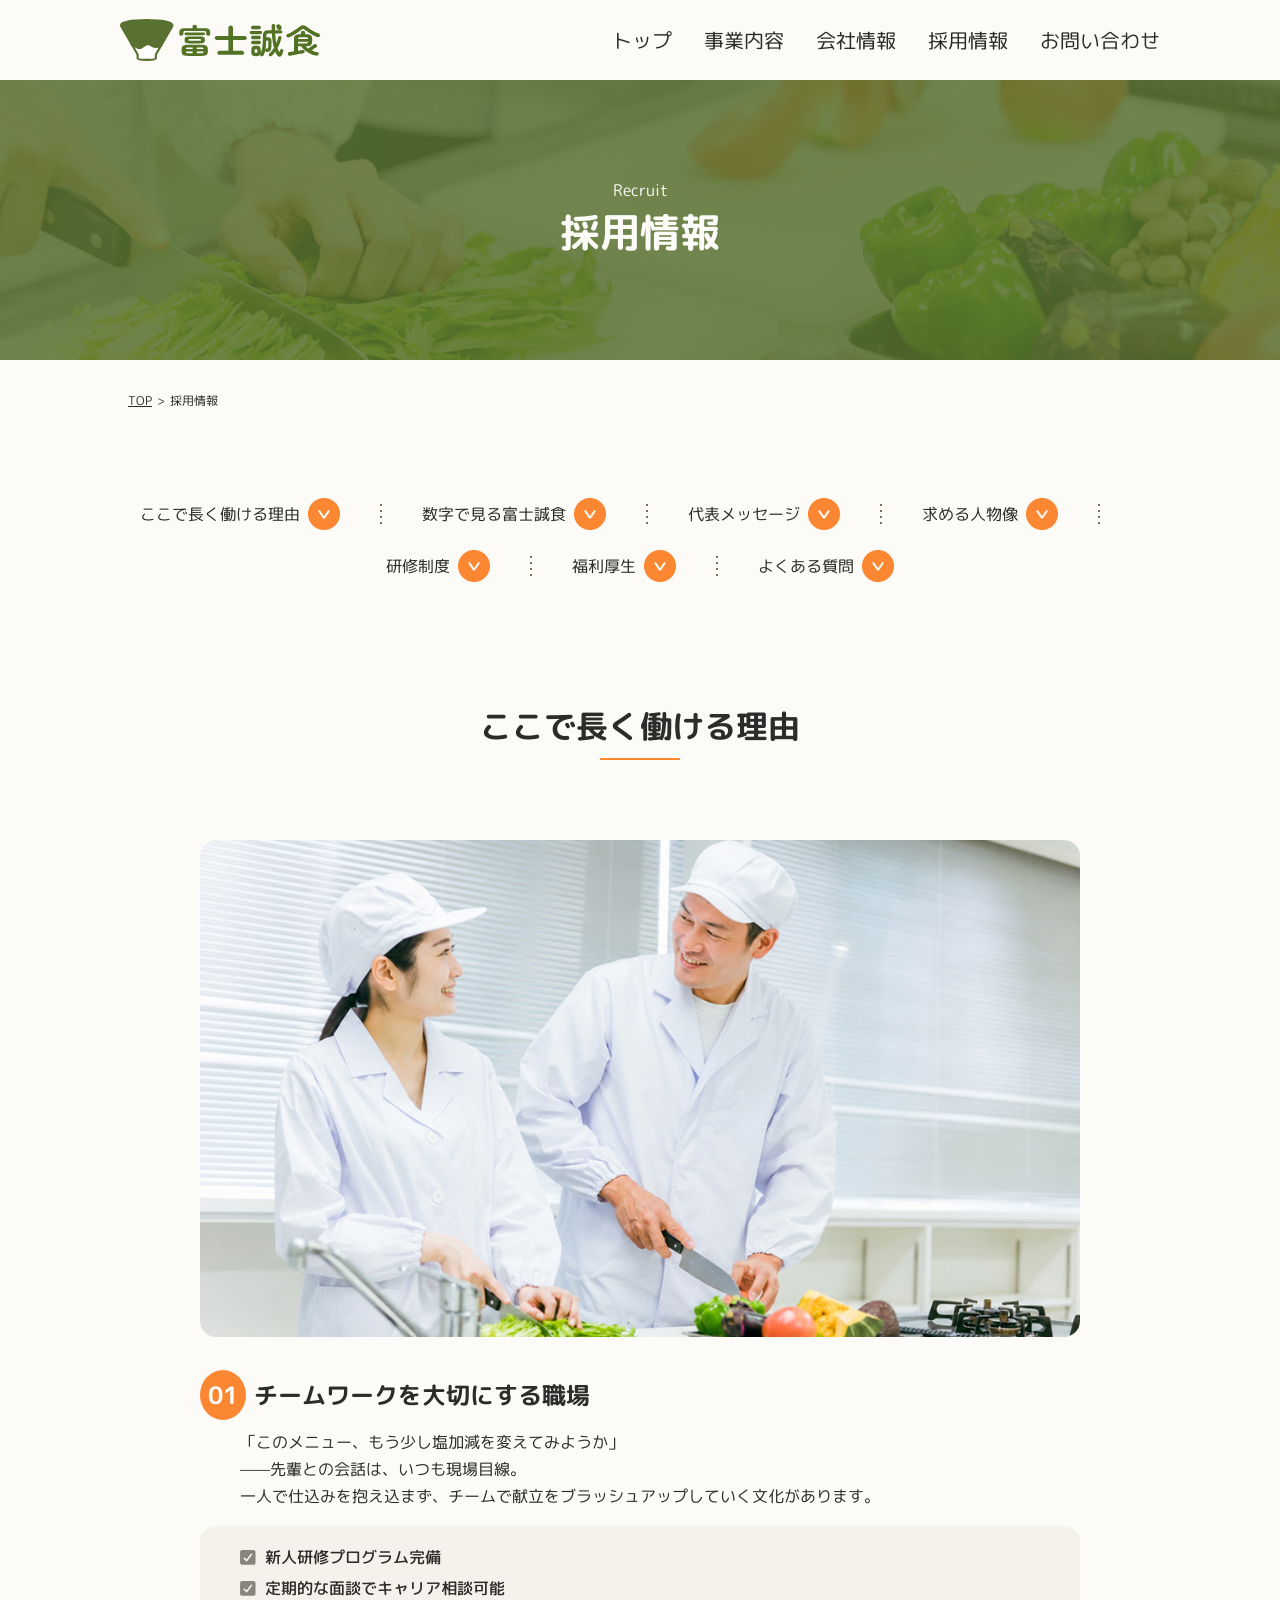
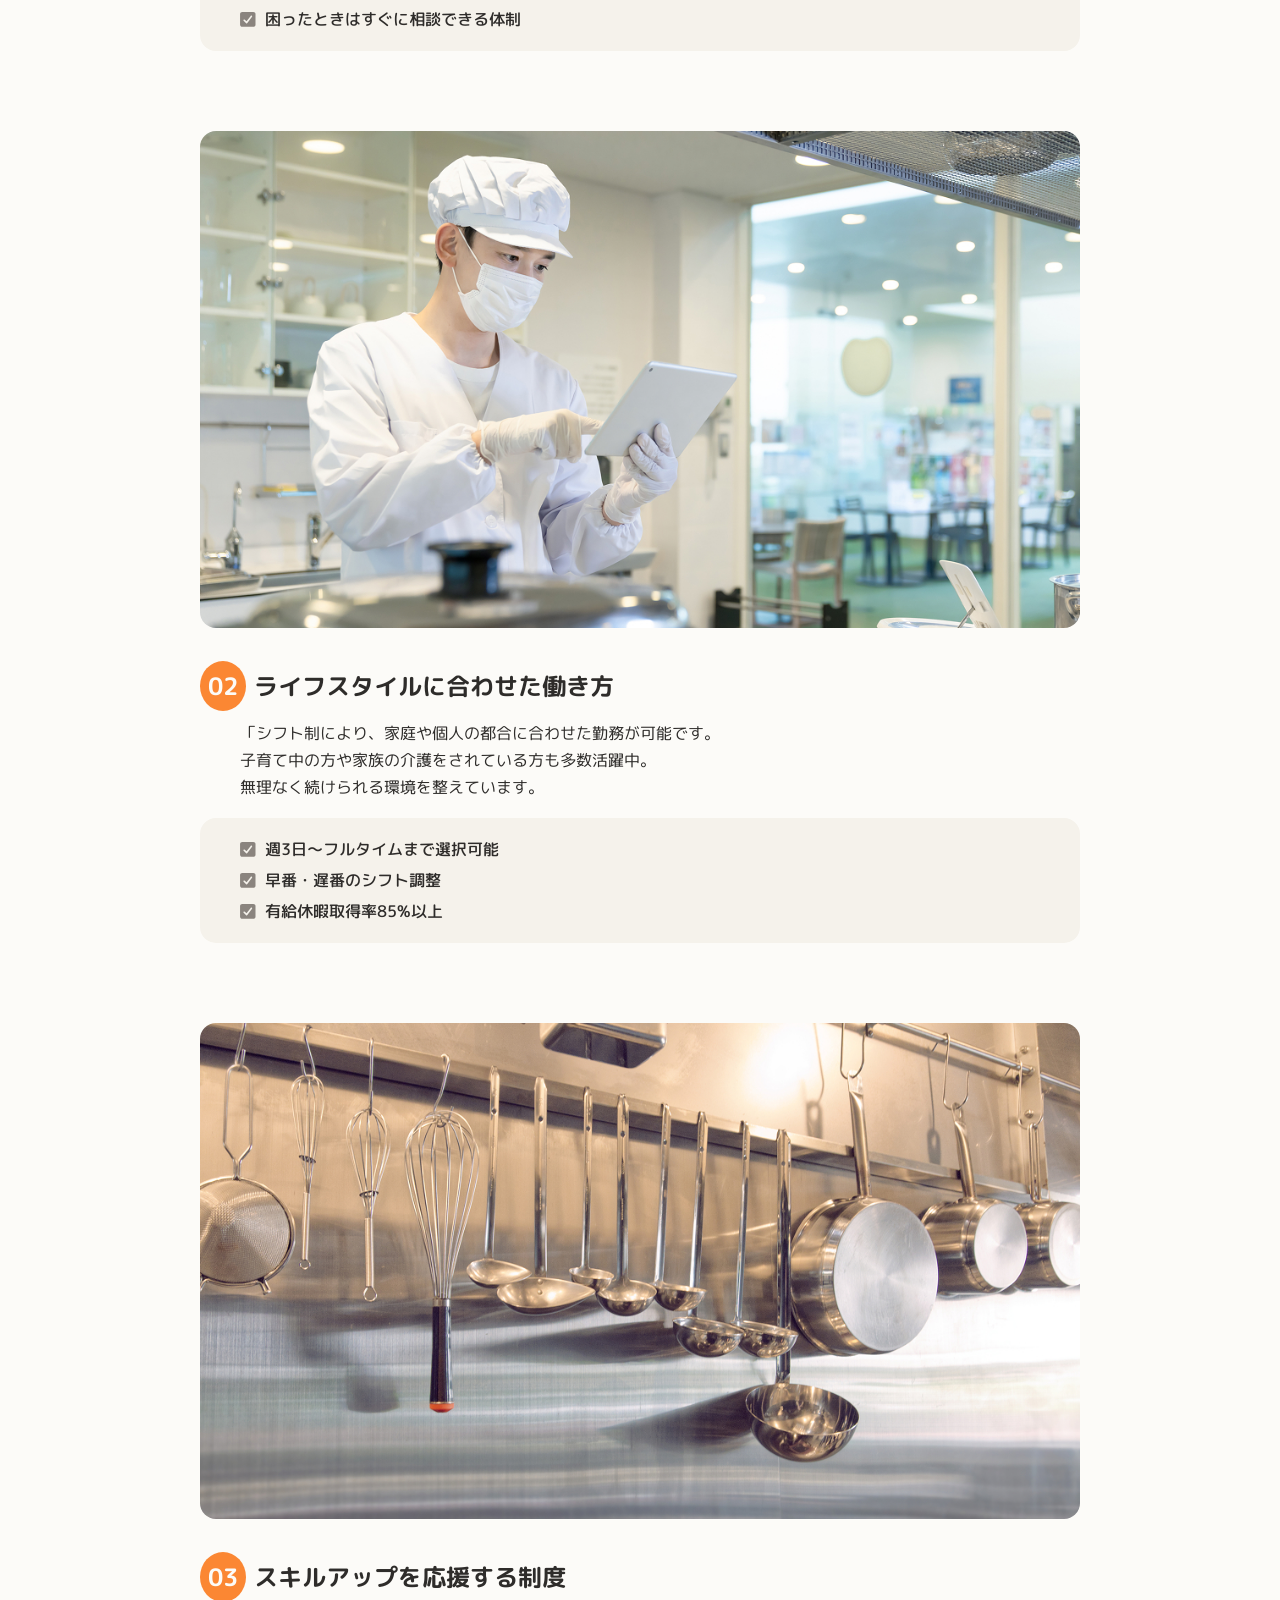
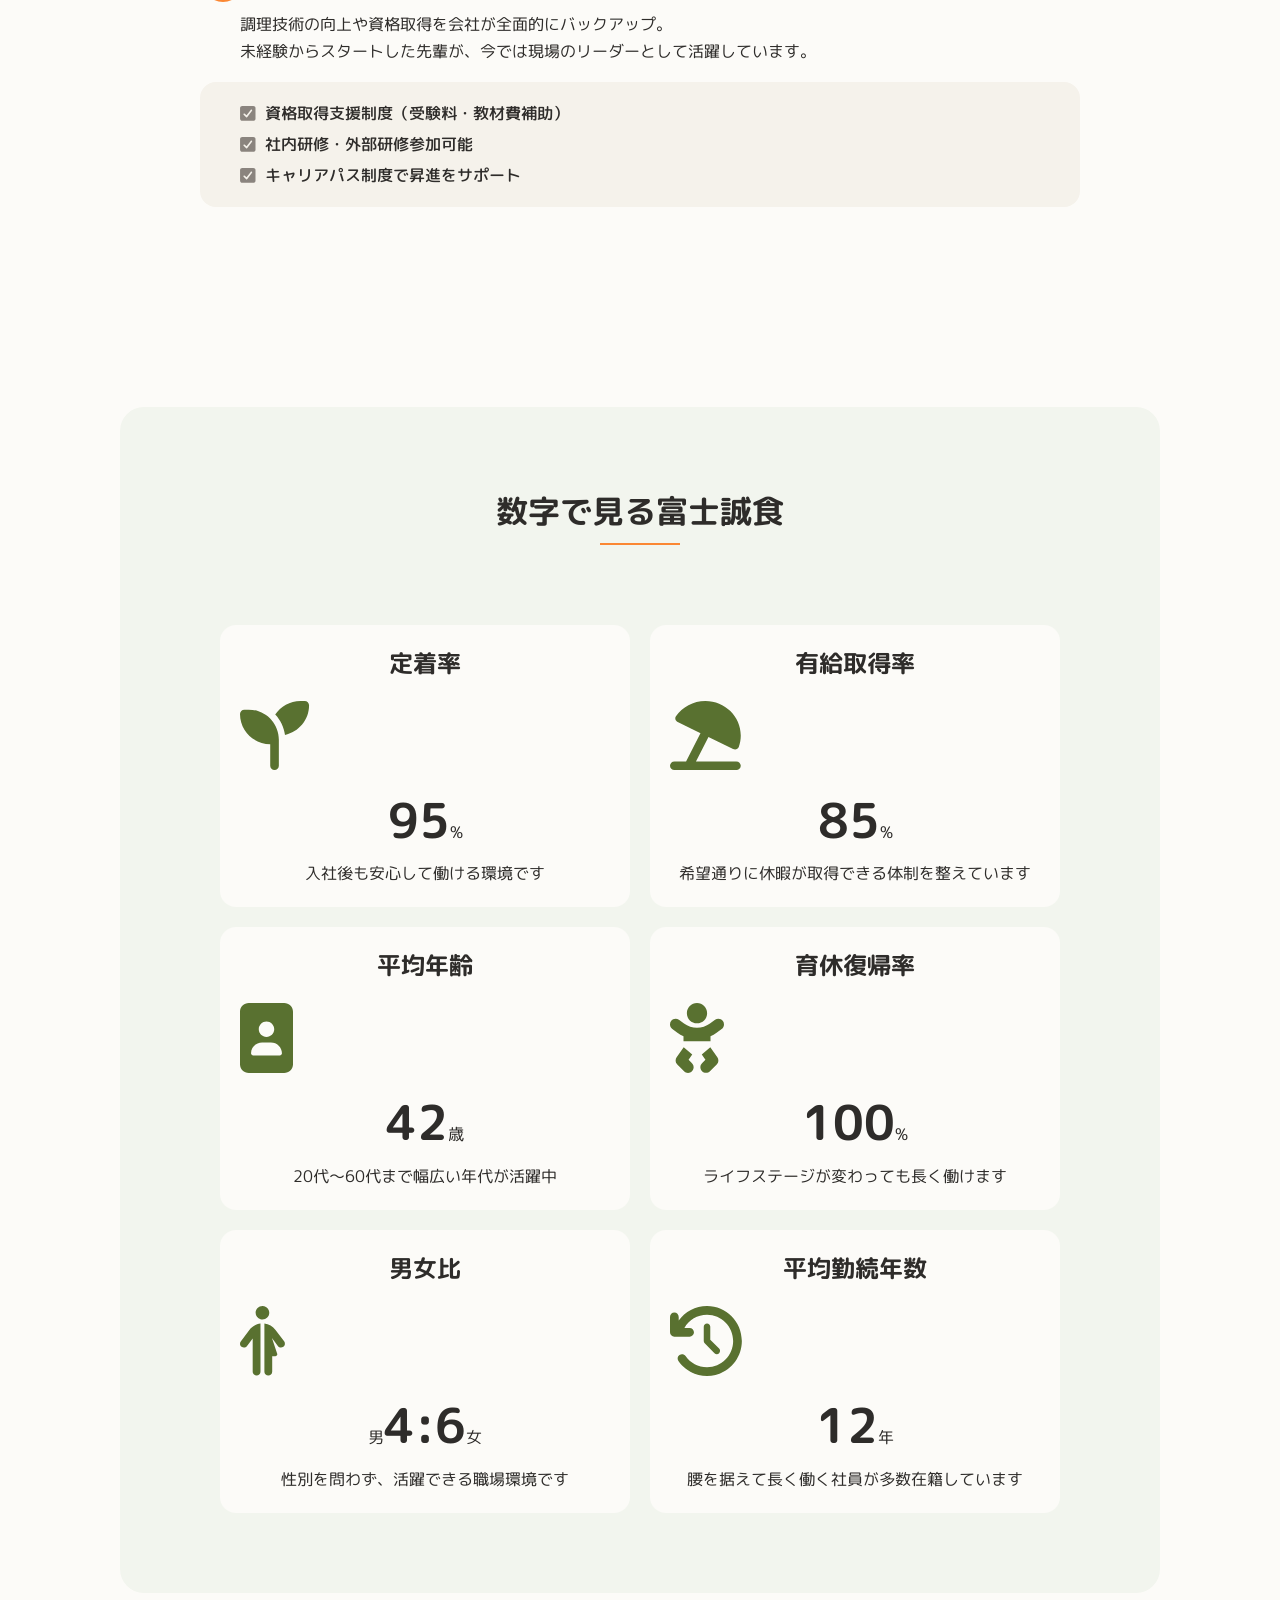
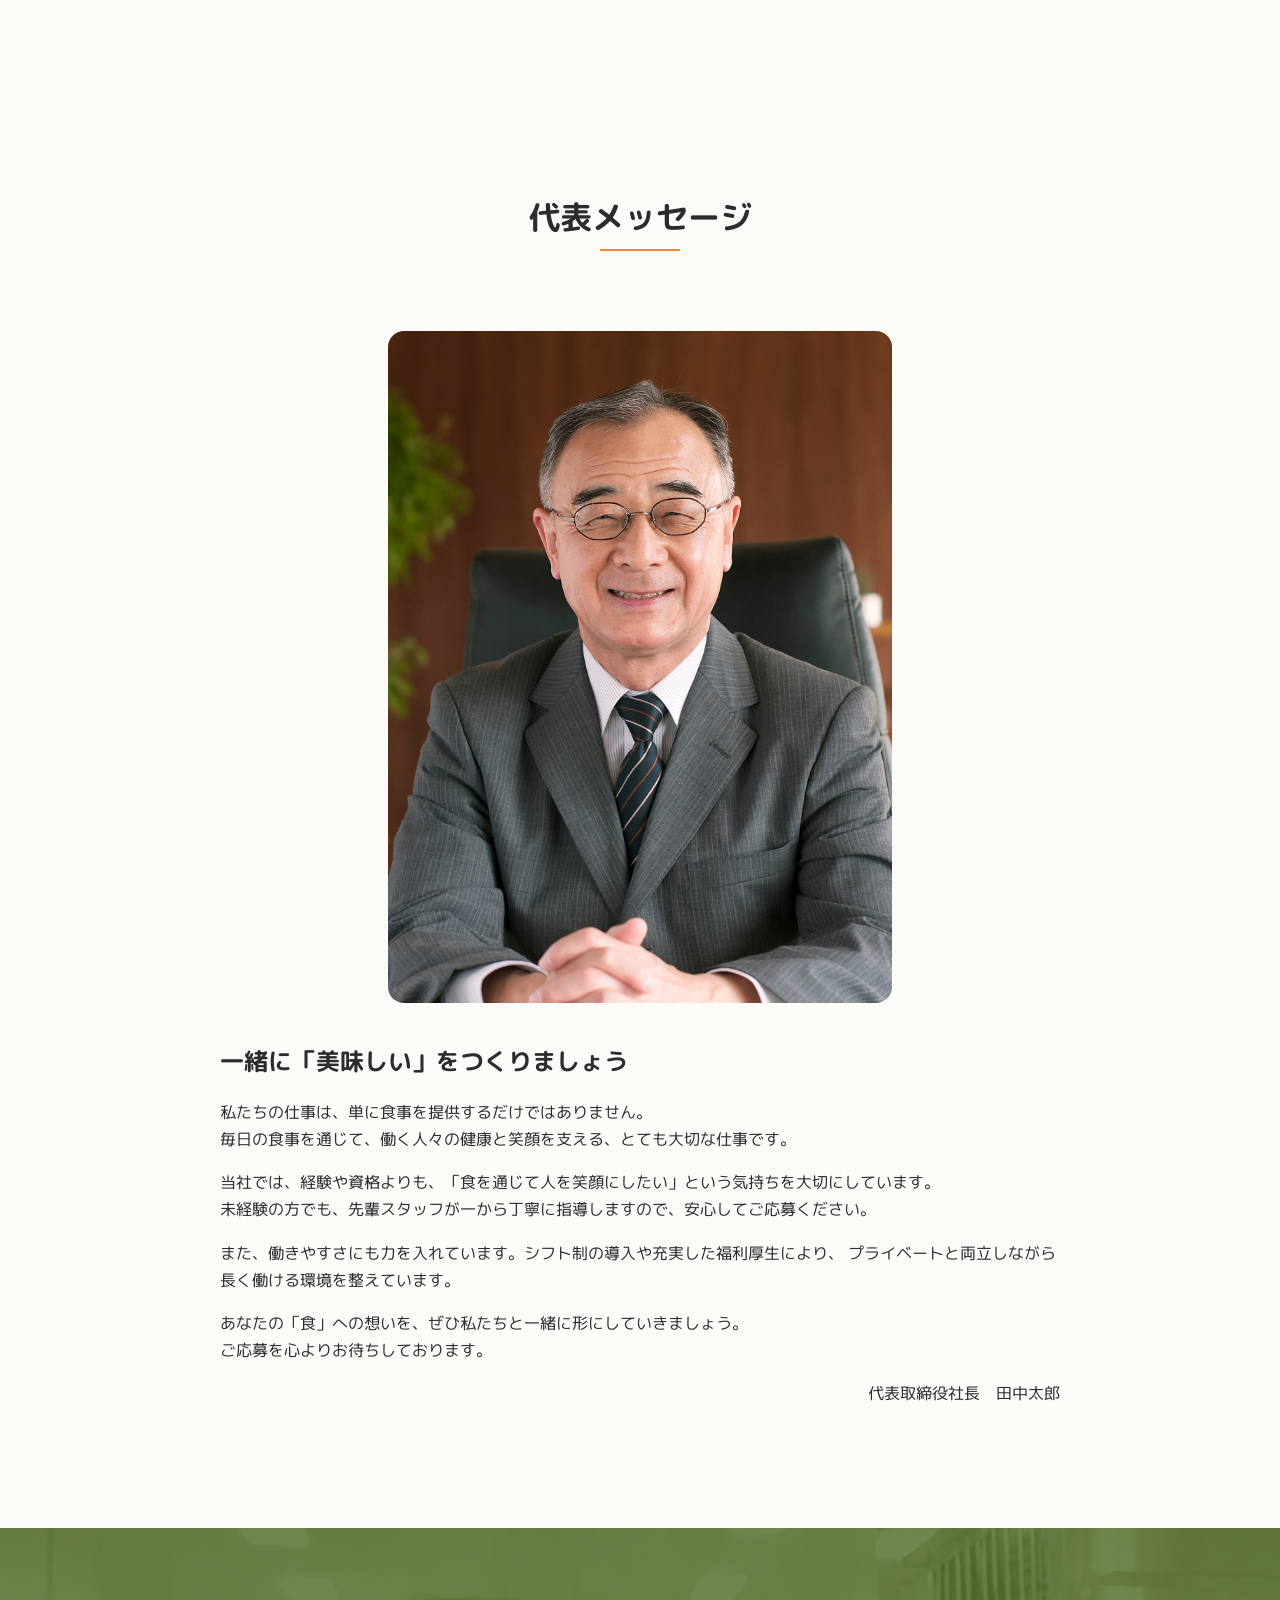
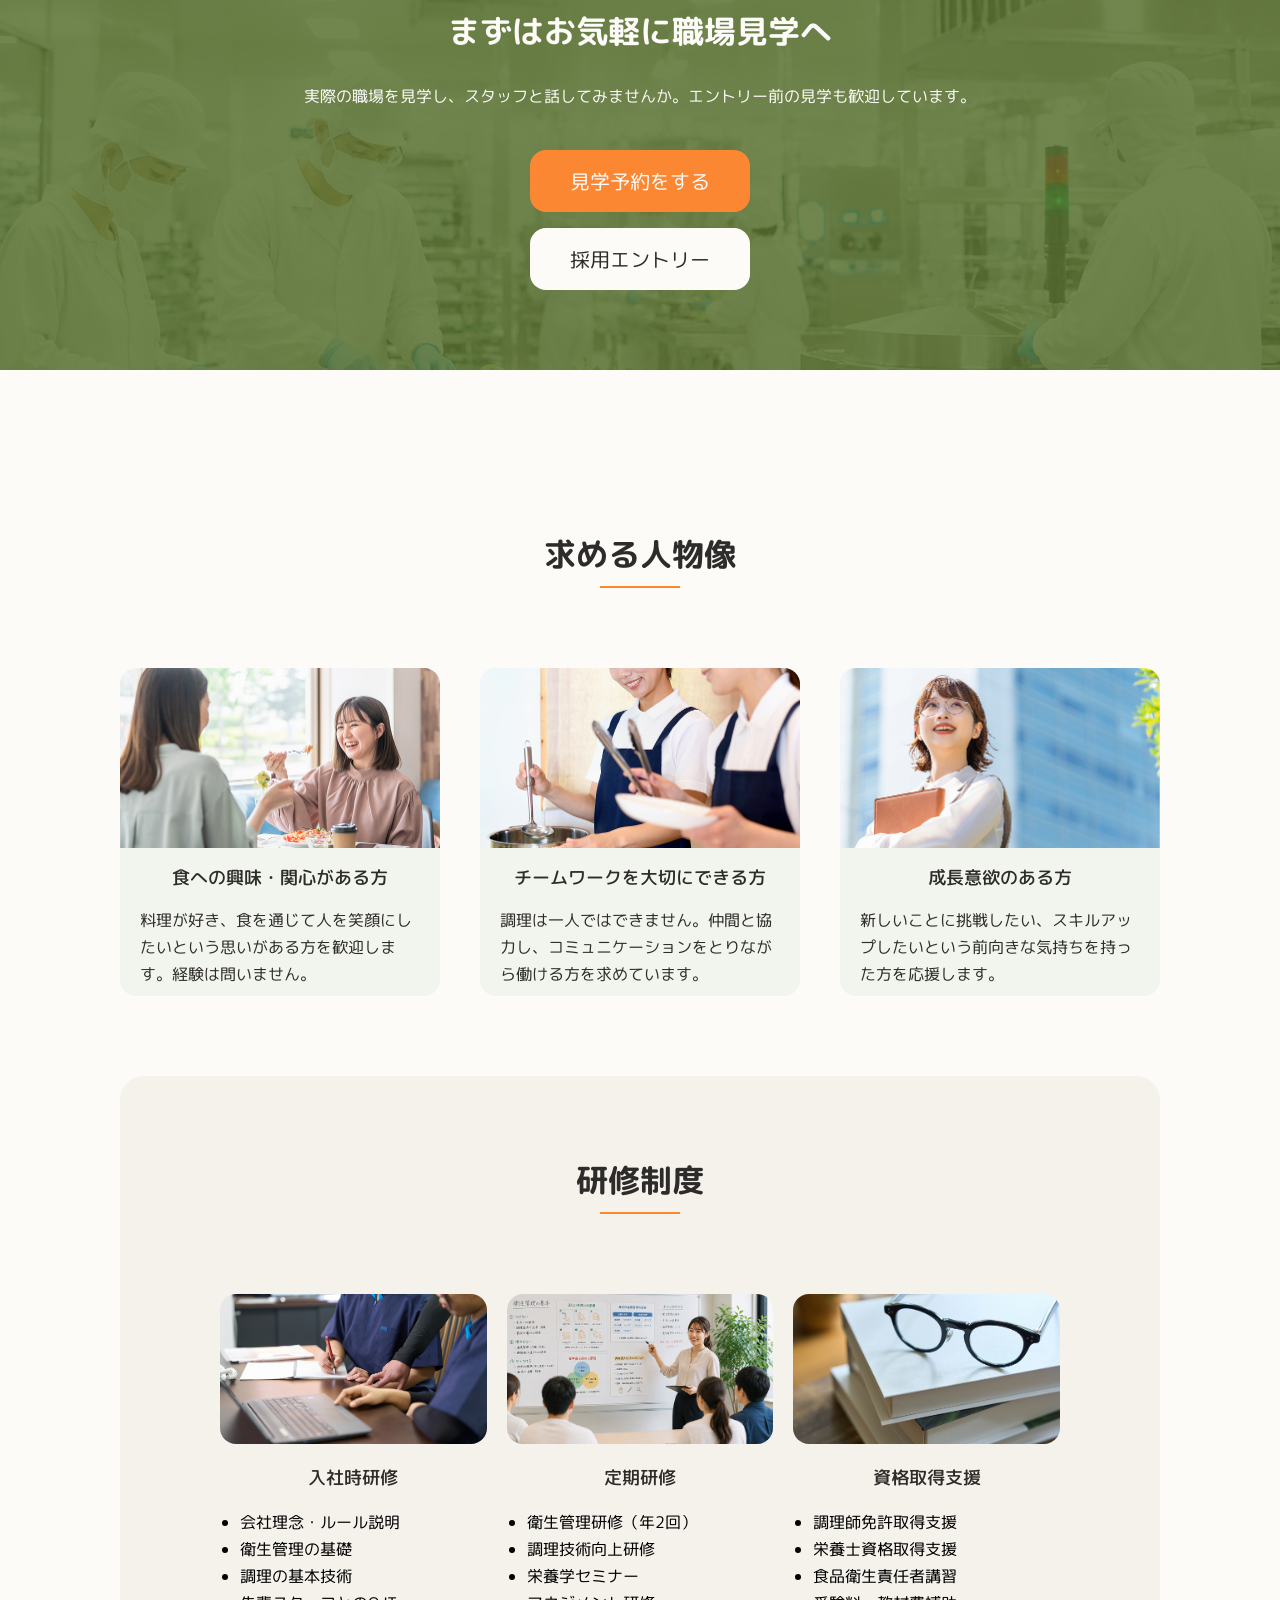
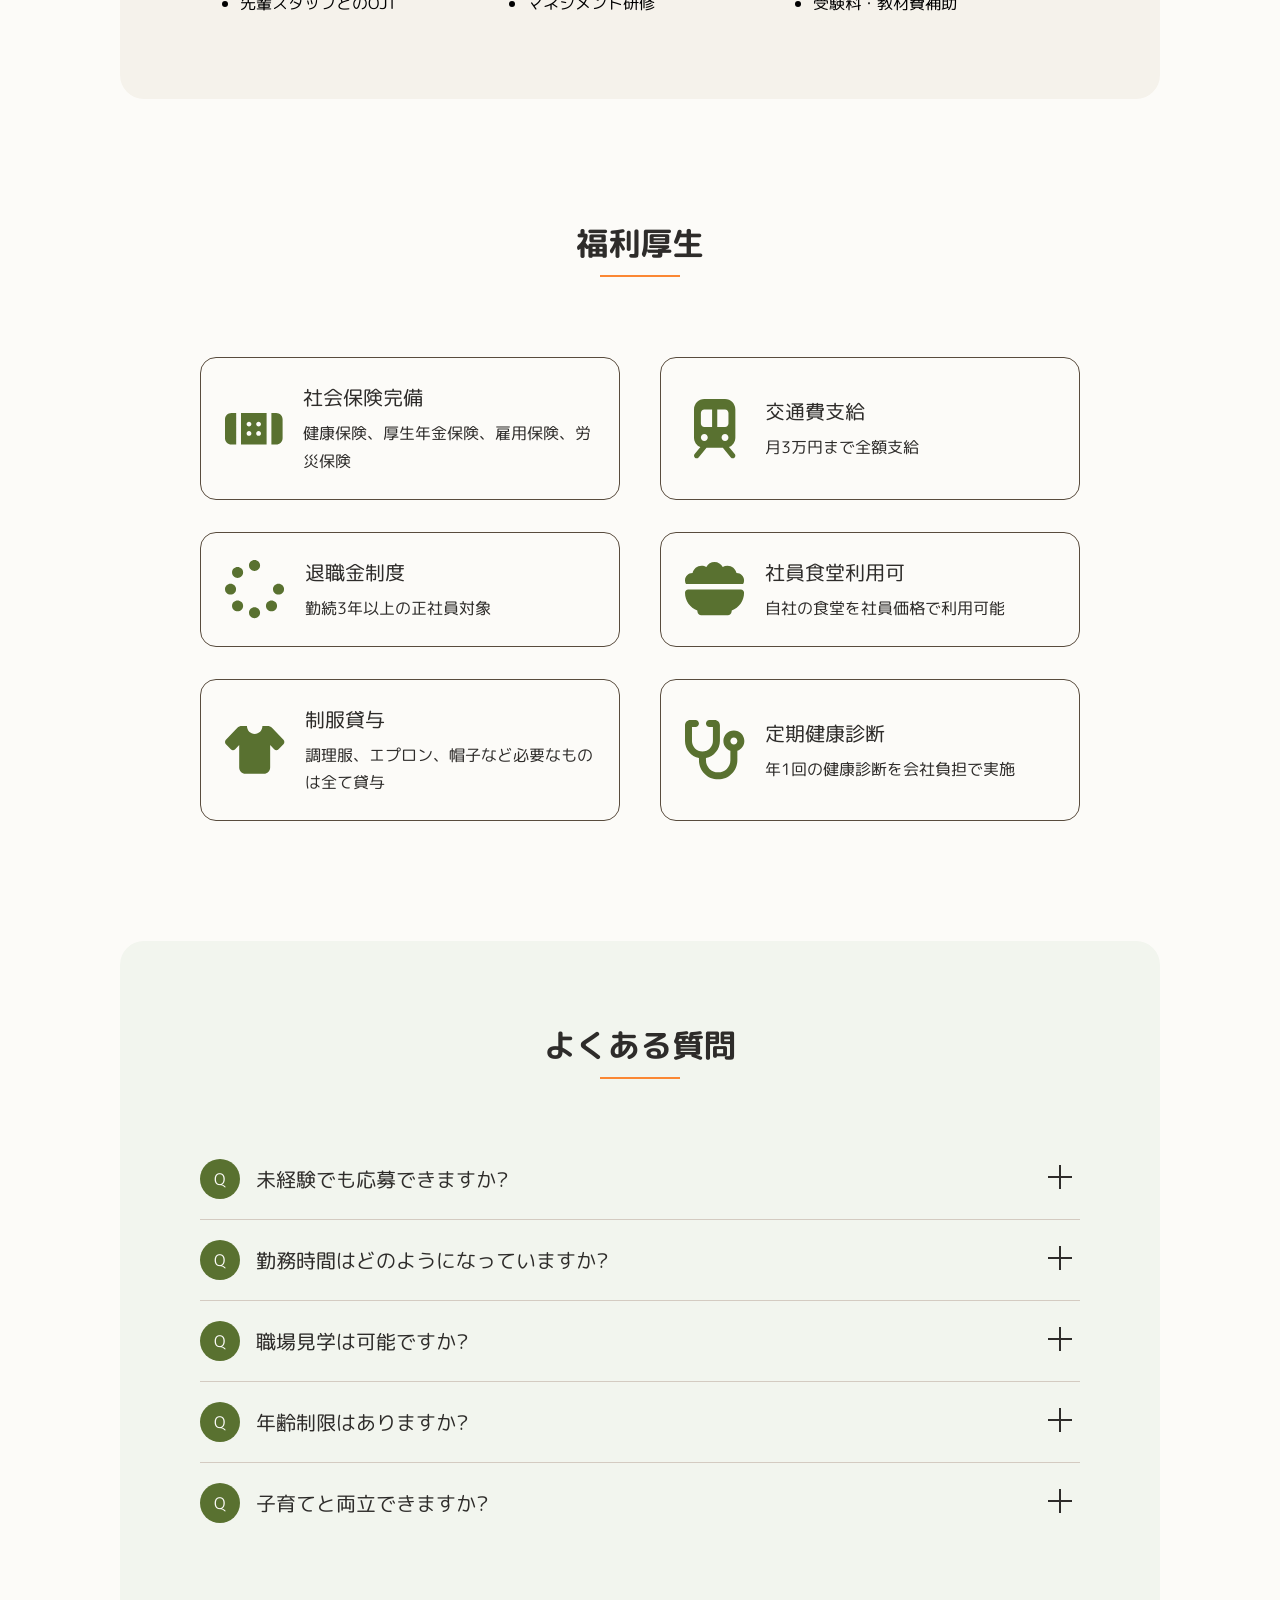
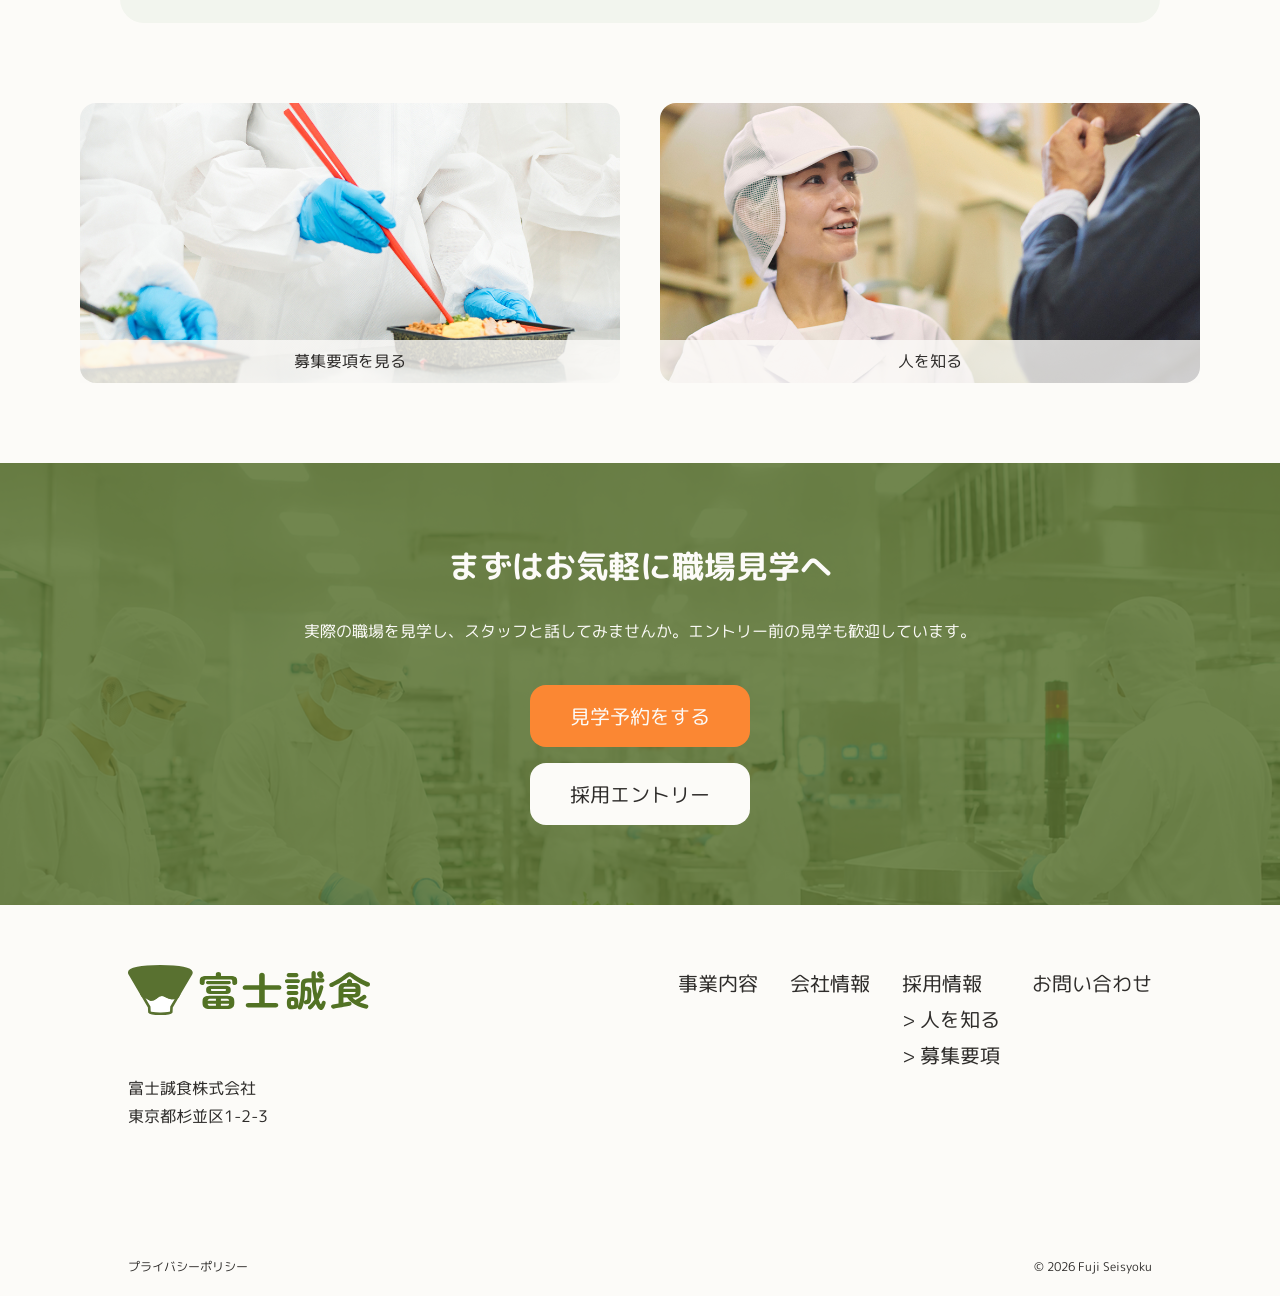
==== recruit/index.html @ f11d18db "リンク修正" ====
<!DOCTYPE html>
<html lang="ja">

<head>
	<meta charset="UTF-8">
	<meta name="viewport" content="width=device-width, initial-scale=1.0">
	<title>採用情報｜富士誠食株式会社</title>
	<link rel="shortcut icon" href="/images/favicon.png">
	<link rel="stylesheet" href="/css/ress.css">
	<link rel="stylesheet" href="/css/style.css">
	<link rel="preconnect" href="https://fonts.googleapis.com">
	<link rel="preconnect" href="https://fonts.gstatic.com" crossorigin>
	<link href="https://fonts.googleapis.com/css2?family=M+PLUS+Rounded+1c:wght@400;500;700&display=swap"
		rel="stylesheet">

</head>

<body>

	<header class="l-header">
		<h1>
			<a href="/"><img src="/images/fuji-seisyoku.svg" alt="富士誠食株式会社のロゴ"></a>
		</h1>

		<button class="l-header__hamburger js-hamburger" aria-label="メニューを開く">
			<span></span>
			<span></span>
			<span></span>
		</button>

		<nav class="l-header__nav js-gnav" aria-label="グローバルナビゲーション">
			<ul class="js-gnav__ul">
				<li><a href="/">トップ</a></li>
				<li><a href="/business.html">事業内容</a></li>
				<li><a href="/company.html">会社情報</a></li>
				<li><a href="/recruit/">採用情報</a>
					<ul class="l-header__nav__sub js-gnav__sub">
						<li><a href="/recruit/people/">人を知る</a></li>
						<li><a href="/recruit/requirements/">募集要項</a></li>
					</ul>
				</li>
				<li><a href="/contact.html">お問い合わせ</a></li>
			</ul>
		</nav>

		<nav class="l-header__drawer js-drawer">
			<ul>
				<li><a href="/">トップ</a></li>
				<li><a href="/business.html">事業内容</a></li>
				<li><a href="/company.html">会社情報</a></li>
				<li><a href="/recruit/">採用情報</a>
					<ul class="l-header__drawer__sub">
						<li><a href="/recruit/people/">> 人を知る</a></li>
						<li><a href="/recruit/requirements/">> 募集要項</a></li>
					</ul>
				</li>
				<li><a href="/contact.html">お問い合わせ</a></li>
			</ul>
		</nav>
	</header>

	<main>

		<div class="p-page-header">
			<span class="p-page-header__en">Recruit</span>
			<h2 class="p-page-header__title">採用情報</h2>
		</div>

		<nav class="c-breadcrumb" aria-label="パンくず">
			<ol class="c-breadcrumb__list">
				<li><a href="/">TOP</a></li>
				<span>></span>
				<li>採用情報</li>
			</ol>
		</nav>

		<nav class="c-anchor-nav p-recruit_nav" aria-label="ページ内リンク">
			<ul class="c-anchor-nav__list">
				<li class="c-anchor-nav__item"><a href="#reason" class="c-anchor-nav__link">ここで長く働ける理由<img
							src="/images/anchor-link_icon.png" alt=""></a></li>
				<li class="c-anchor-nav__item"><a href="#numbers" class="c-anchor-nav__link">数字で見る富士誠食<img
							src="/images/anchor-link_icon.png" alt=""></a></li>
				<li class="c-anchor-nav__item"><a href="#message" class="c-anchor-nav__link">代表メッセージ<img
							src="/images/anchor-link_icon.png" alt=""></a></li>
				<li class="c-anchor-nav__item"><a href="#candidate" class="c-anchor-nav__link">求める人物像<img
							src="/images/anchor-link_icon.png" alt=""></a></li>
				<li class="c-anchor-nav__item"><a href="#training" class="c-anchor-nav__link">研修制度<img
							src="/images/anchor-link_icon.png" alt=""></a></li>
				<li class="c-anchor-nav__item"><a href="#benefit" class="c-anchor-nav__link">福利厚生<img
							src="/images/anchor-link_icon.png" alt=""></a></li>
				<li class="c-anchor-nav__item"><a href="#faq" class="c-anchor-nav__link">よくある質問<img
							src="/images/anchor-link_icon.png" alt=""></a></li>

			</ul>
		</nav>

		<section id="reason" class="p-work-reason">
			<h2 class="c-ttl">ここで長く働ける理由</h2>
			<article class="p-work-reason__cont">
				<div class="p-work-reason__txt">
					<h3 class="p-work-reason__ttl"><span>01</span>チームワークを大切にする職場</h3>
					<p>「このメニュー、もう少し塩加減を変えてみようか」<br>
						——先輩との会話は、いつも現場目線。 <br>
						一人で仕込みを抱え込まず、チームで献立をブラッシュアップしていく文化があります。</p>
					<ul class="p-work-reason__list">
						<li>新人研修プログラム完備</li>
						<li>定期的な面談でキャリア相談可能</li>
						<li>困ったときはすぐに相談できる体制</li>
					</ul>
				</div>
				<div class="p-work-reason__image">
					<img src="/images/recruit/work-reason01.jpg" alt="笑顔で調理するスタッフ">
				</div>
			</article>
			<article class="p-work-reason__cont">
				<div class="p-work-reason__txt">
					<h3 class="p-work-reason__ttl"><span>02</span>ライフスタイルに合わせた働き方</h3>
					<p>「シフト制により、家庭や個人の都合に合わせた勤務が可能です。<br>
						子育て中の方や家族の介護をされている方も多数活躍中。<br>
						無理なく続けられる環境を整えています。</p>
					<ul class="p-work-reason__list">
						<li>週3日〜フルタイムまで選択可能</li>
						<li>早番・遅番のシフト調整</li>
						<li>有給休暇取得率85%以上</li>
					</ul>
				</div>
				<div class="p-work-reason__image">
					<img src="/images/recruit/work-reason03.jpg" alt="調理中の男性スタッフ">
				</div>
			</article>
			<article class="p-work-reason__cont">
				<div class="p-work-reason__txt">
					<h3 class="p-work-reason__ttl"><span>03</span>スキルアップを応援する制度</h3>
					<p>調理技術の向上や資格取得を会社が全面的にバックアップ。<br>
						未経験からスタートした先輩が、今では現場のリーダーとして活躍しています。</p>
					<ul class="p-work-reason__list">
						<li>資格取得支援制度（受験料・教材費補助）</li>
						<li>社内研修・外部研修参加可能</li>
						<li>キャリアパス制度で昇進をサポート</li>
					</ul>
				</div>
				<div class="p-work-reason__image">
					<img src="/images/recruit/work-reason02.jpg" alt="厨房に並ぶ調理器具">
				</div>
			</article>

		</section>

		<section id="numbers" class="p-numbers">

			<div class="p-numbers__inner">
				<h2 class="c-ttl">数字で見る富士誠食</h2>

				<div class="p-numbers__grid">

					<article class="p-numbers__grid-item">
						<h3>定着率</h3>
						<img src="/images/recruit/num01.svg" alt="若葉のアイコン">
						<p><span>95</span>%</p>
						<p>入社後も安心して働ける環境です</p>
					</article>
					<article class="p-numbers__grid-item">
						<h3>有給取得率</h3>
						<img src="/images/recruit/num02.svg" alt="パラソルのアイコン">
						<p><span>85</span>%</p>
						<p>希望通りに休暇が取得できる体制を整えています</p>
					</article>
					<article class="p-numbers__grid-item">
						<h3>平均年齢</h3>
						<img src="/images/recruit/num03.svg" alt="人間のアイコン">
						<p><span>42</span>歳</p>
						<p>20代〜60代まで幅広い年代が活躍中</p>
					</article>
					<article class="p-numbers__grid-item">
						<h3>育休復帰率</h3>
						<img src="/images/recruit/num04.svg" alt="赤ちゃんのアイコン">
						<p><span>100</span>%</p>
						<p>ライフステージが変わっても長く働けます</p>
					</article>
					<article class="p-numbers__grid-item">
						<h3>男女比</h3>
						<img src="/images/recruit/num05.svg" alt="男女のアイコン">
						<p>男<span>4:6</span>女</p>
						<p>性別を問わず、活躍できる職場環境です</p>
					</article>
					<article class="p-numbers__grid-item">
						<h3>平均勤続年数</h3>
						<img src="/images/recruit/num06.svg" alt="時計のアイコン">
						<p><span>12</span>年</p>
						<p>腰を据えて長く働く社員が多数在籍しています</p>
					</article>

				</div>
			</div>
		</section>

		<section id="message" class="p-message">
			<h2 class="c-ttl">代表メッセージ</h2>
			<div class="p-message__cont">
				<div class="p-message__image">
					<img src="/images/ceo.jpg" alt="代表取締役社長の写真">
				</div>
				<div class="p-message__txt">
					<h3>一緒に「美味しい」をつくりましょう</h3>
					<p>
						私たちの仕事は、単に食事を提供するだけではありません。<br>
						毎日の食事を通じて、働く人々の健康と笑顔を支える、とても大切な仕事です。
					</p>
					<p>当社では、経験や資格よりも、「食を通じて人を笑顔にしたい」という気持ちを大切にしています。<br>
						未経験の方でも、先輩スタッフが一から丁寧に指導しますので、安心してご応募ください。</p>
					<p>また、働きやすさにも力を入れています。シフト制の導入や充実した福利厚生により、
						プライベートと両立しながら長く働ける環境を整えています。</p>

					<p>あなたの「食」への想いを、ぜひ私たちと一緒に形にしていきましょう。<br>
						ご応募を心よりお待ちしております。</p>

					<p class="p-message__txt-area__name">代表取締役社長　田中太郎</p>
				</div>
			</div>
		</section>

		<section class="p-cta-1col p-cta__gap">
			<article class="p-cta p-cta__recruit">
				<div class="p-cta__inner">
					<h2>まずはお気軽に職場見学へ</h2>
					<p>実際の職場を見学し、スタッフと話してみませんか。エントリー前の見学も歓迎しています。</p>
					<div class="p-cta__recruit__btn">
						<a href="/contact.html#visit" class="c-btn__orange">見学予約をする</a>
						<a href="/contact.html#entry" class="c-btn__white">採用エントリー</a>
					</div>
				</div>
			</article>
		</section>

		<section id="candidate" class="p-candidate">
			<h2 class="c-ttl">求める人物像</h2>

			<div class="p-candidate__wrap">
				<article class="p-candidate__cont">
					<img src="/images/recruit/candidate01.jpg" alt="食事中に微笑み合う女性たち">
					<h3>食への興味・関心がある方</h3>
					<p>料理が好き、食を通じて人を笑顔にしたいという思いがある方を歓迎します。経験は問いません。</p>
				</article>
				<article class="p-candidate__cont">
					<img src="/images/recruit/candidate02.jpg" alt="盛り付け中に会話する女性調理師たち">
					<h3>チームワークを大切にできる方</h3>
					<p>調理は一人ではできません。仲間と協力し、コミュニケーションをとりながら働ける方を求めています。</p>
				</article>
				<article class="p-candidate__cont">
					<img src="/images/recruit/candidate03.jpg" alt="前向きな表情で書類を腕に抱える女性">
					<h3>成長意欲のある方</h3>
					<p>新しいことに挑戦したい、スキルアップしたいという前向きな気持ちを持った方を応援します。</p>
				</article>
			</div>

		</section>


		<section id="training" class="p-training">
			<div class="p-training__inner">
				<h2 class="c-ttl">研修制度</h2>

				<div class="p-training__wrap">
					<article>
						<img src="/images/recruit/training01.jpg" alt="ノートPCの前で研修している二人のスタッフ">
						<h3>入社時研修</h3>
						<ul>
							<li>会社理念・ルール説明</li>
							<li>衛生管理の基礎</li>
							<li>調理の基本技術</li>
							<li>先輩スタッフとのOJT</li>
						</ul>
					</article>
					<article>
						<img src="/images/recruit/training02.jpg" alt="ホワイトボードを見ながら研修をしているスタッフたち">
						<h3>定期研修</h3>
						<ul>
							<li>衛生管理研修（年2回）</li>
							<li>調理技術向上研修</li>
							<li>栄養学セミナー</li>
							<li>マネジメント研修</li>
						</ul>
					</article>
					<article>
						<img src="/images/recruit/training03.jpg" alt="積まれた書籍の上に、メガネが置かれている写真">
						<h3>資格取得支援</h3>
						<ul>
							<li>調理師免許取得支援</li>
							<li>栄養士資格取得支援</li>
							<li>食品衛生責任者講習</li>
							<li>受験料・教材費補助</li>
						</ul>
					</article>

				</div>
			</div>


		</section>

		<section id="benefit" class="p-benefit">
			<h2 class="c-ttl">福利厚生</h2>

			<div class="p-benefit__wrap">
				<article class="p-benefit__item">
					<img src="/images/recruit/benefit01.svg" alt="絆創膏のアイコン">
					<div class="p-benefit__txt">
						<h3>社会保険完備</h3>
						<p>健康保険、厚生年金保険、雇用保険、労災保険</p>
					</div>
				</article>
				<article class="p-benefit__item">
					<img src="/images/recruit/benefit02.svg" alt="電車のアイコン">
					<div class="p-benefit__txt">
						<h3>交通費支給</h3>
						<p>月3万円まで全額支給</p>
					</div>
				</article>
				<article class="p-benefit__item">
					<img src="/images/recruit/benefit03.svg" alt="ドットでできた円形のアイコン">
					<div class="p-benefit__txt">
						<h3>退職金制度</h3>
						<p>勤続3年以上の正社員対象</p>
					</div>
				</article>
				<article class="p-benefit__item">
					<img src="/images/recruit/benefit04.svg" alt="茶碗に盛られたご飯のアイコン">
					<div class="p-benefit__txt">
						<h3>社員食堂利用可</h3>
						<p>自社の食堂を社員価格で利用可能</p>
					</div>
				</article>
				<article class="p-benefit__item">
					<img src="/images/recruit/benefit05.svg" alt="Tシャツのアイコン">
					<div class="p-benefit__txt">
						<h3>制服貸与</h3>
						<p>調理服、エプロン、帽子など必要なものは全て貸与</p>
					</div>
				</article>
				<article class="p-benefit__item">
					<img src="/images/recruit/benefit06.svg" alt="聴診器のアイコン">
					<div class="p-benefit__txt">
						<h3>定期健康診断</h3>
						<p>年1回の健康診断を会社負担で実施</p>
					</div>
				</article>
			</div>

		</section>


		<section id="faq" class="p-faq">
			<div class="p-faq__inner">
				<h2 class="c-ttl">よくある質問</h2>

				<div class="p-faq__cont">
					<div class="p-faq__q js-faq_q">
						<div class="p-faq__q-ttl">
							<span>Q</span>
							<h3>未経験でも応募できますか?</h3>
						</div>
						<div class="p-faq__icon">
							<span></span>
							<span></span>
						</div>
					</div>
					<div class="p-faq__a js-faq_a">
						<div class="p-faq__a-cont">
							<span>A</span>
							<p>
								はい、未経験の方も大歓迎です。先輩スタッフが丁寧に指導しますので、安心してご応募ください。 <br>
								実際に、現在活躍中のスタッフの約40%が未経験からのスタートです。
							</p>
						</div>
					</div>
				</div>
				<div class="p-faq__cont">
					<div class="p-faq__q js-faq_q">
						<div class="p-faq__q-ttl">
							<span>Q</span>
							<h3>勤務時間はどのようになっていますか?</h3>
						</div>
						<div class="p-faq__icon">
							<span></span>
							<span></span>
						</div>
					</div>
					<div class="p-faq__a js-faq_a">
						<div class="p-faq__a-cont">
							<span>A</span>
							<p>
								シフト制で、早番（6:00〜15:00）、遅番（10:00〜19:00）などがあります。 <br>
								希望のシフトを考慮して調整しますので、ライフスタイルに合わせた働き方が可能です。
							</p>
						</div>
					</div>
				</div>
				<div class="p-faq__cont">
					<div class="p-faq__q js-faq_q">
						<div class="p-faq__q-ttl">
							<span>Q</span>
							<h3>職場見学は可能ですか?</h3>
						</div>
						<div class="p-faq__icon">
							<span></span>
							<span></span>
						</div>
					</div>
					<div class="p-faq__a js-faq_a">
						<div class="p-faq__a-cont">
							<span>A</span>
							<p>
								はい、可能です。実際の職場の雰囲気を見ていただき、疑問にお答えします。 <br>
								見学予約フォームまたはお電話でお申し込みください。
							</p>
						</div>
					</div>
				</div>
				<div class="p-faq__cont">
					<div class="p-faq__q js-faq_q">
						<div class="p-faq__q-ttl">
							<span>Q</span>
							<h3>年齢制限はありますか?</h3>
						</div>
						<div class="p-faq__icon">
							<span></span>
							<span></span>
						</div>
					</div>
					<div class="p-faq__a js-faq_a">
						<div class="p-faq__a-cont">
							<span>A</span>
							<p>
								年齢制限は設けておりません。<br>
								20代から60代まで、幅広い年代のスタッフが活躍しています。
							</p>
						</div>
					</div>
				</div>
				<div class="p-faq__cont">
					<div class="p-faq__q js-faq_q">
						<div class="p-faq__q-ttl">
							<span>Q</span>
							<h3>子育てと両立できますか?</h3>
						</div>
						<div class="p-faq__icon">
							<span></span>
							<span></span>
						</div>
					</div>
					<div class="p-faq__a js-faq_a">
						<div class="p-faq__a-cont">
							<span>A</span>
							<p>
								はい、シフト制で働きやすく、お子さまの急な病気などにも柔軟に対応しています。 <br>
								実際に子育て中のスタッフも多数在籍しており、互いに理解し合える環境です。
							</p>
						</div>
					</div>
				</div>
			</div>
		</section>

		<section class="p-recruit__links">

			<div class="p-recruit__link-item p-recruit__link-item01">
				<a href="/recruit/requirements">
					<p>募集要項を見る</p>
				</a>
			</div>

			<div class="p-recruit__link-item p-recruit__link-item02">
				<a href="/recruit/people">
					<p>人を知る</p>
				</a>
			</div>


		</section>




		<section class="p-cta-1col">
			<article class="p-cta p-cta__recruit">
				<div class="p-cta__inner">
					<h2>まずはお気軽に職場見学へ</h2>
					<p>実際の職場を見学し、スタッフと話してみませんか。エントリー前の見学も歓迎しています。</p>
					<div class="p-cta__recruit__btn">
						<a href="/contact.html#visit" class="c-btn__orange">見学予約をする</a>
						<a href="/contact.html#entry" class="c-btn__white">採用エントリー</a>
					</div>
				</div>
			</article>
		</section>
	</main>

	<footer class="l-footer">
		<div class="l-footer__wrap">
			<div class="l-footer__profile">
				<a href="/"><img src="/images/fuji-seisyoku.svg" alt="富士誠食株式会社のロゴ"></a>
				<address>
					<p>富士誠食株式会社</p>
					<p>東京都杉並区1-2-3</p>
				</address>
			</div>
			<nav class="l-footer__nav" aria-label="フッターナビゲーション">
				<ul>
					<li><a href="/business.html">事業内容</a></li>
					<li><a href="/company.html">会社情報</a></li>
					<li><a href="/recruit/">採用情報</a>
						<ul>
							<li><a href="/recruit/people/">> 人を知る</a></li>
							<li><a href="/recruit/requirements/">> 募集要項</a></li>
						</ul>
					</li>
					<li><a href="/contact.html">お問い合わせ</a></li>
				</ul>
			</nav>
		</div>
		<div class="l-footer__bottom">
			<div class="l-footer__bottom__links">
				<a href="/privacy.html">プライバシーポリシー</a>
			</div>
			<small>&copy; 2026 Fuji Seisyoku</small>
		</div>

	</footer>

	<script src="https://ajax.googleapis.com/ajax/libs/jquery/1.12.4/jquery.min.js"></script>
	<script src="/js/dropdown.js"></script>
	<script src="/js/hamburger.js"></script>
	<script src="/js/rec_accordion.js"></script>

</body>

</html>
---- css/style.css ----
@charset "UTF-8";
html {
  font-size: 62.5%;
  scroll-behavior: smooth;
}

body {
  margin: 0;
  font-family: "M PLUS Rounded 1c", sans-serif, YuGothic, "Yu Gothic", "游ゴシック体", "游ゴシック", "Hiragino Kaku Gothic ProN", "HiraKakuPro-W3", "メイリオ", Meiryo, Verdana, sans-serif;
  background-color: #FCFBF8;
}

*,
*::before,
*::after {
  box-sizing: border-box;
}

ul {
  list-style-type: none;
  padding: 0;
  margin: 0;
}

ol {
  padding: 0;
  margin: 0;
}

a {
  text-decoration: none;
  color: #2E2C2A;
}

p {
  font-size: 1.6rem;
  font-weight: 400;
  line-height: 1.7;
}

small {
  color: #2E2C2A;
}

h1,
h2,
h3,
h4,
h5,
h6,
p {
  margin: 0;
  color: #2E2C2A;
}

img {
  display: block;
}

.l-header {
  height: 80px;
  display: flex;
  font-size: 2rem;
  line-height: 1.5;
  padding: 0 120px;
  align-items: center;
  justify-content: space-between;
}
@media (max-width: 1024px) {
  .l-header {
    height: 64px;
    padding-left: 16px;
  }
}

h1 img {
  width: 200px;
  height: auto;
}
@media (max-width: 1024px) {
  h1 img {
    width: 160px;
  }
}
@media (max-width: 768px) {
  h1 img {
    height: 32px;
    width: auto;
  }
}

.l-header__nav > ul {
  display: flex;
  height: 100%;
}
.l-header__nav a {
  transition: 0.3s;
}

.l-header__nav > ul > li {
  position: relative;
  display: flex;
  align-items: center;
  padding: 0 1.6rem;
}
@media (max-width: 1024px) {
  .l-header__nav > ul > li {
    padding: 0 0.8rem;
  }
}

.l-header__nav > ul > li:last-child {
  padding: 0 0 0 1.6rem;
}

.l-header__nav > ul > li > a {
  display: flex;
  align-items: center;
  height: 80px;
}

.l-header__nav__sub {
  position: absolute;
  top: 80px;
  left: 0;
  background-color: #FCFBF8;
  display: none;
  z-index: 1000;
}
.l-header__nav__sub li {
  border-top: 1px solid #D4CBC1;
  transition: 0.3s;
}
.l-header__nav__sub li a {
  white-space: nowrap;
  display: block;
  padding: 1.6rem;
}

.l-header__nav a:hover {
  color: #D4CBC1;
}

.l-header__nav__sub li:hover {
  background-color: #D4CBC1;
}

.l-header__nav__sub a:hover {
  color: #F5F2EB;
}

@media (max-width: 1024px) {
  .l-header__nav {
    display: none;
  }
}

.l-header__hamburger {
  display: none;
}
@media (max-width: 1024px) {
  .l-header__hamburger {
    display: block;
    width: 40px;
    height: 40px;
    border-radius: 50%;
    background-color: #597130;
    border: none;
    position: absolute;
    right: 16px;
    top: 12px;
    z-index: 1000;
  }
}

.l-header__hamburger span {
  display: block;
  width: 16px;
  height: 1px;
  background-color: #FCFBF8;
  position: absolute;
  left: 12px;
  transform: translate(0, -50%);
  border-radius: 1px;
  transition: 0.3s;
}

.l-header__hamburger span:first-child {
  top: 35%;
}
.l-header__hamburger span:nth-child(2) {
  top: 50%;
}
.l-header__hamburger span:last-child {
  top: 65%;
}

.l-header__hamburger.close span:first-child {
  top: 50%;
  transform: translate(0, -50%) rotate(225deg);
}

.l-header__hamburger.close span:nth-child(2) {
  transform: translate(0, -50%) rotate(45deg);
  opacity: 0;
}

.l-header__hamburger.close span:last-child {
  top: 50%;
  transform: translate(0, -50%) rotate(315deg);
}

/* ドロワー */
.l-header__drawer {
  display: none;
}
@media (max-width: 1024px) {
  .l-header__drawer {
    display: block;
    background: rgba(245, 242, 235, 0.95);
    position: fixed;
    left: 0;
    top: 0;
    width: 100%;
    height: 100%;
    text-align: left;
    padding: 10% 0 10% 20%;
    overflow: auto;
    transform: translate(100%, 0);
    transition: 0.3s;
    z-index: 100;
  }
}

.l-header__drawer.is-open {
  transform: translate(0, 0);
}

.l-header__drawer ul li {
  margin-top: 0;
}

.l-header__drawer ul li a {
  display: block;
  color: #2E2C2A;
  font-size: 2rem;
  text-decoration: none;
  margin: 30px 0;
}

.l-header__drawer__sub {
  padding-left: 5%;
}

.l-header__drawer li:has(> ul) > a {
  margin-bottom: 0;
}

.l-header__drawer .l-header__drawer__sub li a {
  margin: 8px 0 0;
}

body.is-open {
  overflow: hidden;
}

.l-footer {
  padding: 60px 10% 20px;
}
@media (max-width: 1024px) {
  .l-footer {
    padding: 40px 60px;
  }
}
@media (max-width: 1024px) {
  .l-footer {
    padding: 40px 24px 20px;
  }
}

.l-footer__wrap {
  display: flex;
  justify-content: space-between;
}
@media (max-width: 1024px) {
  .l-footer__wrap {
    flex-wrap: wrap;
  }
}
@media (max-width: 768px) {
  .l-footer__wrap {
    flex-direction: column;
  }
}

.l-footer__profile a img {
  height: 50px;
  width: auto;
}
@media (max-width: 1024px) {
  .l-footer__profile a img {
    height: auto;
    width: 160px;
  }
}
@media (max-width: 768px) {
  .l-footer__profile a img {
    width: 120px;
  }
}

.l-footer__profile address {
  font-style: normal;
  margin: 60px 0 120px 0;
}
.l-footer__profile address p {
  margin: 0;
}
@media (max-width: 1024px) {
  .l-footer__profile address {
    margin: 32px 0 48px;
  }
}
@media (max-width: 768px) {
  .l-footer__profile address {
    margin: 16px 0;
  }
}

.l-footer__nav {
  font-size: 2rem;
  line-height: 1.8;
}
@media (max-width: 768px) {
  .l-footer__nav {
    font-size: 1.6rem;
    border-top: 1px solid #D4CBC1;
    padding-top: 16px;
  }
}

.l-footer__nav > ul {
  display: flex;
  gap: 32px;
}
@media (max-width: 1024px) {
  .l-footer__nav > ul {
    margin-top: 0;
    gap: 20px;
  }
}
@media (max-width: 768px) {
  .l-footer__nav > ul {
    flex-wrap: wrap;
    -moz-column-gap: 64px;
         column-gap: 64px;
    row-gap: 20px;
  }
}

.l-footer__nav a {
  transition: 0.3s;
}

.l-footer__nav a:hover {
  color: #D4CBC1;
}

.l-footer__bottom {
  display: flex;
  justify-content: space-between;
  align-items: flex-end;
}
@media (max-width: 768px) {
  .l-footer__bottom {
    flex-direction: column;
    align-items: stretch;
    margin-top: 80px;
  }
}

.l-footer__bottom,
.l-footer__bottom small {
  font-size: 1.2rem;
}

.l-footer__bottom__links a {
  display: block;
  margin-top: 8px;
  transition: 0.3s;
}
@media (max-width: 768px) {
  .l-footer__bottom__links a {
    margin-top: 0;
  }
}

.l-footer__bottom__links a:hover {
  color: #D4CBC1;
}

@media (max-width: 768px) {
  .l-footer__bottom small {
    align-self: center;
    text-align: center;
    margin-top: 40px;
  }
}

.c-ttl {
  font-size: 3.2rem;
  line-height: 1.5;
  text-align: center;
  color: #2E2C2A;
  margin: 80px 0;
}
@media (max-width: 768px) {
  .c-ttl {
    font-size: 2.4rem;
    margin: 60px 0 40px;
  }
}

.c-ttl::after {
  content: "";
  display: block;
  width: 8rem;
  height: 2px;
  background-color: #FB8733;
  margin: 8px auto 0;
}

.c-btn__orange,
.c-btn__white {
  font-size: 2rem;
  border-radius: 16px;
  padding: 1.6rem 4rem;
  width: -webkit-fit-content;
  width: -moz-fit-content;
  width: fit-content;
  transition: 0.3s;
  display: block;
}

.c-btn__orange {
  color: #FCFBF8;
  background-color: #FB8733;
}

.c-btn__orange:hover {
  background-color: #E9721D;
}

.c-btn__white {
  color: #2E2C2A;
  background-color: #FCFBF8;
}

.c-btn__white:hover {
  background-color: #D4CBC1;
}

.c-breadcrumb {
  padding: 32px 0 0 10%;
}
@media (max-width: 768px) {
  .c-breadcrumb {
    padding: 16px 0 0 24px;
  }
}

.c-breadcrumb__list {
  display: flex;
  list-style: none;
  font-size: 1.2rem;
  color: #2E2C2A;
}
.c-breadcrumb__list span {
  padding: 0 0.5rem;
}

.c-breadcrumb__list a {
  text-decoration: underline;
  color: #2E2C2A;
}

.c-anchor-nav {
  margin: 68px 0 120px 0;
}
@media (max-width: 1024px) {
  .c-anchor-nav {
    margin: 40px 0;
  }
}

.c-anchor-nav__list {
  display: flex;
  justify-content: center;
  align-items: center;
  flex-wrap: wrap;
}
@media (max-width: 1024px) {
  .c-anchor-nav__list {
    padding-inline: clamp(24px, -89.25px + 30.2003vw, 220px);
    -moz-column-gap: 20px;
         column-gap: 20px;
    row-gap: 16px;
    justify-content: flex-start;
  }
}

.c-anchor-nav__item {
  display: flex;
  align-items: center;
  justify-content: center;
  margin-top: 20px;
}
@media (max-width: 1024px) {
  .c-anchor-nav__item {
    padding: 8px 0;
    flex: 0 0 calc((100% - 24px) / 2);
    justify-content: flex-start;
    margin-top: 0;
  }
}
.c-anchor-nav__item a {
  white-space: nowrap;
}

.c-anchor-nav__item:not(:last-child)::after {
  content: "";
  display: block;
  width: 0.2rem;
  height: 2rem;
  margin: 0 4rem;
  background: url("../images/anchor-link_dots.png") center/contain no-repeat;
}
@media (max-width: 1024px) {
  .c-anchor-nav__item:not(:last-child)::after {
    content: none;
  }
}

.c-anchor-nav__link {
  display: flex;
  align-items: center;
  gap: 8px;
  font-size: 1.6rem;
  color: #2E2C2A;
  white-space: nowrap;
}
@media (max-width: 1024px) {
  .c-anchor-nav__link {
    flex-direction: row-reverse;
  }
}

.c-anchor-nav__link img {
  display: block;
  width: 32px;
  height: auto;
}
@media (max-width: 1024px) {
  .c-anchor-nav__link img {
    width: 16px;
  }
}

.c-anchor-nav.p-recruit_nav {
  padding: 0 80px;
}
@media (max-width: 768px) {
  .c-anchor-nav.p-recruit_nav {
    padding: 0 24px;
  }
}

.c-required {
  background-color: red;
  color: #FCFBF8;
  font-size: 1.2rem;
  padding: 2px 8px;
  border-radius: 4px;
  flex-shrink: 0;
}
@media (max-width: 768px) {
  .c-required {
    display: none;
  }
}

.c-required--hidden {
  visibility: hidden;
}

.c-required__sp {
  display: none;
  background-color: red;
  color: #FCFBF8;
  font-size: 1.2rem;
  padding: 2px 8px;
  border-radius: 4px;
}
@media (max-width: 768px) {
  .c-required__sp {
    display: inline-block;
  }
}

.p-mv {
  position: relative;
  height: calc(100vh - 80px);
}

.p-mv__hero {
  height: 100%;
}

.p-mv__hero img {
  width: 100%;
  height: 100%;
  -o-object-fit: cover;
     object-fit: cover;
}
@media (max-width: 1024px) {
  .p-mv__hero img {
    -o-object-position: 70% center;
       object-position: 70% center;
  }
}

.p-mv__title-area,
.p-mv__lead-body {
  position: absolute;
  left: 10%;
}

.p-mv__title-area {
  top: 28%;
}

.p-mv__lead {
  position: static;
}

.p-mv__lead img {
  display: none;
}

.p-mv__lead-body {
  top: 60%;
}

@media (max-width: 768px) {
  .p-mv {
    height: calc(100vh - 64px);
  }
  .p-mv__hero,
.p-mv__lead {
    position: relative;
  }
  .p-mv__hero {
    height: 60%;
  }
  .p-mv__lead {
    height: 40%;
    transform: unset;
  }
  .p-mv__hero img,
.p-mv__lead img {
    display: block;
    width: 100%;
    height: 100%;
    -o-object-fit: cover;
       object-fit: cover;
  }
  .p-mv__title-area,
.p-mv__lead-body {
    position: absolute;
    left: 32px;
    right: 32px;
  }
  .p-mv__title-area {
    top: 50%;
    transform: translateY(-50%);
  }
  .p-mv__lead-body {
    top: 50%;
    transform: translateY(-50%);
  }
}
.p-mv__title {
  font-size: 6.4rem;
  font-weight: 700;
  margin: 0;
}
@media (max-width: 1024px) {
  .p-mv__title {
    font-size: 4.8rem;
  }
}
@media (max-width: 768px) {
  .p-mv__title {
    font-size: 2.4rem;
  }
}
.p-mv__title span {
  display: inline;
  background-color: rgba(252, 251, 248, 0.6);
}

.p-mv__txtarea {
  padding-left: 10%;
}

@media (max-width: 1024px) {
  .p-mv__txt {
    background-color: rgba(252, 251, 248, 0.6);
  }
}
@media (max-width: 768px) {
  .p-mv__txt {
    background-color: unset;
    color: #FCFBF8;
  }
}

.p-about-us {
  margin-bottom: 160px;
}
@media (max-width: 768px) {
  .p-about-us {
    margin-bottom: 80px;
  }
}

.p-about-us__txt {
  text-align: center;
  margin-bottom: 80px;
}
@media (max-width: 768px) {
  .p-about-us__txt {
    -moz-text-align-last: left;
         text-align-last: left;
    margin: 0 24px;
  }
}

.p-top-slider {
  overflow: hidden;
}

.p-top-slider__track {
  display: flex;
  gap: 20px;
  width: -webkit-max-content;
  width: -moz-max-content;
  width: max-content;
  -webkit-animation: scroll 30s linear infinite;
          animation: scroll 30s linear infinite;
}

.p-top-slider__track img {
  width: 320px;
  border-radius: 16px;
}
@media (max-width: 1024px) {
  .p-top-slider__track img {
    width: 240px;
  }
}
@media (max-width: 768px) {
  .p-top-slider__track img {
    width: 124px;
    margin-top: 40px;
  }
}

@-webkit-keyframes scroll {
  from {
    transform: translateX(0);
  }
  to {
    transform: translateX(-50%);
  }
}

@keyframes scroll {
  from {
    transform: translateX(0);
  }
  to {
    transform: translateX(-50%);
  }
}
.p-top-card__p-left {
  padding-left: 10%;
  margin-bottom: 120px;
}
@media (max-width: 1024px) {
  .p-top-card__p-left {
    padding-left: 8%;
    margin-bottom: 80px;
  }
}
@media (max-width: 768px) {
  .p-top-card__p-left {
    padding: 0 24px;
    margin-bottom: 40px;
  }
}

.p-top-card__img-right {
  display: flex;
  overflow: hidden;
  border-radius: 24px 0 0 24px;
  background-color: #597130;
}
@media (max-width: 768px) {
  .p-top-card__img-right {
    flex-direction: column-reverse;
    border-radius: 24px;
  }
}

.p-top-card__content {
  flex: 5;
  padding: 80px;
  display: flex;
  flex-direction: column;
}
@media (max-width: 1024px) {
  .p-top-card__content {
    padding: 40px;
  }
}
@media (max-width: 768px) {
  .p-top-card__content {
    padding: 20px 16px;
  }
}

.p-top-card__content h2,
.p-top-card__content p {
  color: #FCFBF8;
}

.p-top-card__content h2 {
  margin: 0;
  font-size: 3.2rem;
}
@media (max-width: 768px) {
  .p-top-card__content h2 {
    margin-bottom: 20px;
    font-size: 2.4rem;
  }
}

.p-top-card__content p {
  margin-bottom: 80px;
}
@media (max-width: 768px) {
  .p-top-card__content p {
    margin-bottom: 20px;
  }
}

.p-top-card__content a {
  margin: auto auto 0 auto;
}

.p-top-card__image {
  flex: 8;
}

.p-top-card__image img {
  height: 100%;
  width: 100%;
  -o-object-fit: cover;
     object-fit: cover;
}
@media (max-width: 768px) {
  .p-top-card__image img {
    width: calc(100% - 12px);
  }
}

.p-top-card__img-right .p-top-card__image img {
  border-radius: 24px 0 0 24px;
}
@media (max-width: 768px) {
  .p-top-card__img-right .p-top-card__image img {
    border-radius: 24px;
    border: 6px solid #597130;
  }
}

.p-top-card__p-right {
  padding-right: 10%;
  margin-bottom: 120px;
}
@media (max-width: 1024px) {
  .p-top-card__p-right {
    padding-right: 8%;
    margin-bottom: 80px;
  }
}
@media (max-width: 768px) {
  .p-top-card__p-right {
    padding: 0 24px;
    margin-bottom: 40px;
  }
}

.p-top-card__img-left {
  display: flex;
  overflow: hidden;
  border-radius: 0 24px 24px 0;
  background-color: #597130;
}
@media (max-width: 768px) {
  .p-top-card__img-left {
    flex-direction: column;
    border-radius: 24px;
  }
}

.p-top-card__img-left .p-top-card__image img {
  border-radius: 0 24px 24px 0;
}
@media (max-width: 768px) {
  .p-top-card__img-left .p-top-card__image img {
    border-radius: 24px;
    border: 6px solid #597130;
  }
}

.p-cta-2col {
  display: flex;
}
@media (max-width: 768px) {
  .p-cta-2col {
    flex-direction: column;
  }
}

.p-cta__contact,
.p-cta__recruit {
  background: center center/cover no-repeat;
  position: relative;
}

.p-cta__contact {
  background-image: url(../../../images/cta_contact.jpg);
  border-right: solid 1px #FCFBF8;
}
@media (max-width: 768px) {
  .p-cta__contact {
    border-right: none;
    border-bottom: solid 1px #FCFBF8;
  }
}

.p-cta__recruit {
  background-image: url(../../../images/cta_recruit.jpg);
}

.p-cta__contact::before,
.p-cta__recruit::before {
  content: "";
  position: absolute;
  inset: 0;
  background: rgba(89, 113, 48, 0.8509803922);
  z-index: 1;
}

.p-cta__inner {
  position: relative;
  z-index: 2;
}

.p-cta {
  padding: 80px 110px;
  text-align: center;
}
@media (max-width: 1024px) {
  .p-cta {
    padding: 40px 32px;
  }
}
@media (max-width: 1024px) {
  .p-cta {
    padding: 40px 24px;
  }
}
.p-cta h2 {
  font-size: 3.2rem;
  font-weight: 700;
  margin-bottom: 28px;
  margin-top: 0;
}
@media (max-width: 1024px) {
  .p-cta h2 {
    font-size: 2.4rem;
  }
}
.p-cta h3 {
  font-size: 2rem;
  margin-bottom: 1.6rem;
  font-weight: 400;
}
@media (max-width: 1024px) {
  .p-cta h3 {
    font-size: 1.6rem;
    font-weight: 700;
  }
}
.p-cta p {
  margin-bottom: 40px;
}

.p-cta h2,
.p-cta h3,
.p-cta p {
  color: #FCFBF8;
}

.p-cta__contact a {
  margin: 0 auto;
}

.p-cta__recruit__btn {
  display: flex;
  gap: 16px;
  justify-content: center;
}
@media (max-width: 1300px) {
  .p-cta__recruit__btn {
    flex-direction: column;
    align-items: center;
  }
}

.p-cta-1col {
  display: block;
}
@media (max-width: 1024px) {
  .p-cta-1col .p-cta__recruit__btn {
    flex-direction: row;
  }
}
@media (max-width: 768px) {
  .p-cta-1col .p-cta__recruit__btn {
    flex-direction: column;
  }
}

.p-cta__gap {
  margin-top: 120px;
}
@media (max-width: 768px) {
  .p-cta__gap {
    margin-top: 60px;
  }
}

.p-page-header {
  height: 280px;
  background: center center/cover url(../../../images/page-header.jpg) no-repeat;
  display: flex;
  flex-direction: column;
  justify-content: center;
  align-items: center;
}
@media (max-width: 768px) {
  .p-page-header {
    height: 160px;
  }
}

.p-page-header__en,
.p-page-header__title {
  color: #FCFBF8;
}

.p-page-header__en {
  font-size: 1.6rem;
}
@media (max-width: 768px) {
  .p-page-header__en {
    font-size: 1.2rem;
  }
}

.p-page-header__title {
  font-size: 4rem;
}
@media (max-width: 768px) {
  .p-page-header__title {
    font-size: 2.4rem;
  }
}

.p-business {
  padding: 0 220px;
  margin-bottom: 160px;
}
@media (max-width: 1024px) {
  .p-business {
    padding: 0 clamp(24px, -89.25px + 30.2003vw, 220px);
  }
}
@media (max-width: 768px) {
  .p-business {
    margin-bottom: 80px;
  }
}
.p-business p {
  width: 55%;
  margin: 0 auto;
  margin-bottom: 80px;
}
@media (max-width: 1024px) {
  .p-business p {
    width: 100%;
  }
}

.p-business__images {
  display: flex;
  gap: 20px;
  justify-content: center;
}
@media (max-width: 768px) {
  .p-business__images {
    flex-direction: column;
    align-items: center;
    gap: 40px;
  }
}

.p-business__images figure {
  width: 320px;
  margin: 0;
}

.p-business__images img {
  width: 100%;
  height: auto;
  border-radius: 16px;
}

.p-card__caption {
  margin-top: 16px;
  text-align: center;
  font-size: 2rem;
  color: #2E2C2A;
}

.p-reason {
  background-color: #F5F2EB;
  border-radius: 24px;
  padding: 80px 100px;
  margin: 0 5vw;
}
@media (max-width: 768px) {
  .p-reason {
    padding: 40px 24px;
  }
}
.p-reason .c-ttl {
  margin-top: 0;
}

.p-reason__items {
  display: flex;
  gap: 20px;
  justify-content: center;
}
@media (max-width: 768px) {
  .p-reason__items {
    flex-direction: column;
  }
}

.p-reason__item {
  background-color: #FCFBF8;
  border-radius: 16px;
  padding: 40px 20px;
  display: flex;
  flex-direction: column;
  align-items: center;
}
.p-reason__item h3 {
  font-size: 2rem;
  font-weight: 400;
  margin: 16px 0;
}
.p-reason__item p {
  width: 100%;
  text-align: center;
}
@media (max-width: 768px) {
  .p-reason__item p {
    text-align: left;
  }
}

.p-reason__item img {
  height: 50%;
  width: auto;
  max-height: 80px;
}

.p-case__card {
  display: flex;
  padding: 0 20%;
  gap: 32px;
  justify-content: center;
}
@media (max-width: 768px) {
  .p-case__card {
    flex-direction: column;
    background-color: #F5F2EB;
    border-radius: 16px;
    align-items: center;
    padding: 16px;
  }
}

.p-case__card > img {
  width: 50%;
  height: 480px;
  border-radius: 16px;
  -o-object-fit: cover;
     object-fit: cover;
  flex: 3;
}
@media (max-width: 768px) {
  .p-case__card > img {
    width: 100%;
    aspect-ratio: 1/1;
    -o-object-fit: cover;
       object-fit: cover;
  }
}

.p-case__card__txt-area {
  color: #2E2C2A;
  display: flex;
  flex-direction: column;
  flex: 2;
  min-width: 300px;
}
@media (max-width: 768px) {
  .p-case__card__txt-area {
    min-width: 100%;
  }
}
.p-case__card__txt-area h3 {
  font-size: 2rem;
  margin-bottom: 40px;
}
@media (max-width: 768px) {
  .p-case__card__txt-area h3 {
    margin-bottom: 10px;
  }
}
.p-case__card__txt-area dt {
  display: flex;
  gap: 16px;
  align-items: center;
  font-size: 1.6rem;
  font-weight: 700;
  white-space: nowrap;
  width: 10rem;
  flex-shrink: 0;
}
.p-case__card__txt-area dd {
  font-size: 1.6rem;
  flex: 1;
  white-space: nowrap;
}

.p-case__info {
  border-bottom: 1px solid #8A847E;
  display: flex;
  align-items: center;
  padding: 10px;
}

.p-case__comment {
  background-color: rgba(251, 135, 51, 0.1019607843);
  border-radius: 16px;
  padding: 24px 36px;
  position: relative;
  margin-top: auto;
}
.p-case__comment h4 {
  font-size: 1.6rem;
  font-weight: 700;
  color: #FB8733;
  margin-bottom: 20px;
}
@media (max-width: 768px) {
  .p-case__comment h4 {
    margin-bottom: 0;
    display: flex;
    justify-content: space-between;
  }
}

.p-case__comment::before {
  content: "";
  position: absolute;
  top: 24px;
  bottom: 24px;
  left: 16px;
  width: 4px;
  background-color: #FB8733;
  border-radius: 2px;
}

.p-case__comment__icon {
  display: none;
}
@media (max-width: 768px) {
  .p-case__comment__icon {
    position: relative;
    width: 20px;
    height: 20px;
    display: block;
  }
}

.p-case__comment__icon span {
  position: absolute;
  top: 13px;
  left: 100%;
  width: 16px;
  height: 2px;
  background: #2E2C2A;
  transform: translate(-50%, -50%);
  transition: transform 0.3s;
}

/* 縦棒 */
.p-case__comment__icon span:first-child {
  transform: translate(-50%, -50%) rotate(90deg);
}

/* 横棒 */
.p-case__comment__icon span:last-child {
  transform: translate(-50%, -50%);
}

@media (max-width: 768px) {
  .p-case__comment p {
    display: none;
    padding-top: 20px;
  }
  .p-case__comment.is-open .p-case__comment__icon span:first-child {
    opacity: 0;
  }
}
.p-flow {
  background-color: #F2F5EE;
  padding: 80px clamp(120px, 8.94vw + 28.4px, 200px);
  margin: 80px 0;
}
.p-flow .c-ttl {
  margin: 0;
  padding-bottom: 30px;
}
@media (max-width: 768px) {
  .p-flow {
    padding: 40px 24px 8px;
    margin: 80px 0 40px;
  }
}

.p-flow__item {
  display: flex;
  background-color: #FCFBF8;
  border: 1px solid #594C3E;
  padding: 40px;
  margin: 50px 0;
  gap: 5%;
  border-radius: 16px;
  position: relative;
}
@media (max-width: 768px) {
  .p-flow__item {
    flex-direction: column;
    margin: 0 0 32px 0;
    padding: 16px;
  }
}

.p-flow__num-area {
  border-right: 1px solid #594C3E;
  padding: 0 40px;
  display: flex;
  flex-direction: column;
  justify-content: center;
}
@media (max-width: 768px) {
  .p-flow__num-area {
    border-right: none;
    border-bottom: 1px solid #D4CBC1;
    flex-direction: row;
    justify-content: flex-start;
    align-items: baseline;
    padding: 0;
    gap: 8px;
  }
}
.p-flow__num-area span {
  font-size: 1.2rem;
}
.p-flow__num-area p {
  font-size: 4rem;
  font-weight: 700;
}
@media (max-width: 768px) {
  .p-flow__num-area p {
    font-size: 2.4rem;
  }
}

.p-flow__txt-area {
  display: flex;
  align-items: center;
  justify-content: center;
  gap: 40px;
}
.p-flow__txt-area img {
  width: 60px;
  height: auto;
}
@media (max-width: 768px) {
  .p-flow__txt-area img {
    display: none;
  }
}
.p-flow__txt-area h3 {
  font-size: 2rem;
  font-weight: 400;
  margin-bottom: 16px;
}
@media (max-width: 768px) {
  .p-flow__txt-area h3 {
    margin-bottom: 0;
  }
}

.p-flow__item:not(:last-child)::after {
  content: "";
  position: absolute;
  left: 50%;
  bottom: -32px;
  transform: translateX(-50%);
  width: 0;
  height: 0;
  border-left: 40px solid transparent;
  border-right: 40px solid transparent;
  border-top: 32px solid #597130;
}

.p-flow__txt-area__sp span img {
  display: none;
}
@media (max-width: 768px) {
  .p-flow__txt-area__sp span img {
    display: block;
    max-height: 60px;
  }
}

.p-flow__txt-area__sp span {
  display: flex;
  align-items: center;
  justify-content: space-between;
  padding: 20px;
}

.p-message {
  padding: 0 clamp(24px, -89.25px + 30.2003vw, 220px);
}

.p-message__cont {
  display: flex;
  gap: 40px;
}
@media (max-width: 1300px) {
  .p-message__cont {
    flex-direction: column;
    justify-content: center;
    align-items: center;
  }
}
@media (max-width: 768px) {
  .p-message__cont {
    gap: 20px;
  }
}
.p-message__cont img {
  width: 100%;
  display: block;
  border-radius: 16px;
}

.p-message__image {
  flex: 2;
}
@media (max-width: 1300px) {
  .p-message__image {
    width: 60%;
  }
}

.p-message__txt {
  flex: 3;
  display: flex;
  flex-direction: column;
  justify-content: center;
}

.p-message__cont p + p {
  margin-top: 1em;
}

.p-message__txt-area__name {
  display: block;
  text-align: right;
}

.p-message h3 {
  font-size: 2.4rem;
  padding-bottom: 20px;
}
@media (max-width: 768px) {
  .p-message h3 {
    font-size: 1.6rem;
    text-align: center;
    padding-bottom: 16px;
  }
}

.p-philosophy {
  background: center center/cover url(../../../images/company/philosophy.jpg) no-repeat;
  padding: 80px;
  margin-top: 120px;
}
@media (max-width: 768px) {
  .p-philosophy {
    padding: 40px 24px;
  }
}
.p-philosophy .c-ttl {
  margin-top: 0;
}

.p-philosophy__ttl {
  font-size: 4rem;
  font-weight: 700;
  text-align: center;
}
@media (max-width: 1024px) {
  .p-philosophy__ttl {
    font-size: 3.2rem;
  }
}
@media (max-width: 768px) {
  .p-philosophy__ttl {
    font-size: 2.4rem;
    text-align: left;
  }
}

.p-philosophy__en {
  text-align: center;
  padding-top: 20px;
}
@media (max-width: 768px) {
  .p-philosophy__en {
    text-align: left;
  }
}

.p-guidelines {
  margin-bottom: 160px;
  width: 100%;
}
@media (max-width: 768px) {
  .p-guidelines {
    margin-bottom: 120px;
  }
}

.p-guidelines__item {
  display: flex;
  justify-content: flex-start;
  gap: 32px;
}
@media (max-width: 768px) {
  .p-guidelines__item {
    flex-direction: column;
    justify-content: center;
    align-items: center;
    gap: 20px;
  }
}

.p-guidelines__cont {
  width: 60%;
  margin: 0 auto;
  display: flex;
  flex-direction: column;
  gap: 40px;
}
@media (max-width: 1024px) {
  .p-guidelines__cont {
    width: auto;
    padding: 0 120px;
  }
}
@media (max-width: 768px) {
  .p-guidelines__cont {
    padding: 0 24px;
  }
}

.p-guidelines__image {
  background-color: #597130;
  border-radius: 50%;
  width: 80px;
  height: 80px;
  display: flex;
  justify-content: center;
  align-items: center;
  aspect-ratio: 1/1;
}
@media (max-width: 768px) {
  .p-guidelines__image {
    width: 100px;
    height: 100px;
  }
}
.p-guidelines__image img {
  width: 50px;
  height: auto;
  aspect-ratio: 1/1;
}
@media (max-width: 768px) {
  .p-guidelines__image img {
    width: 65px;
  }
}

.p-guidelines__txt h3 {
  color: #597130;
  font-size: 2.4rem;
  padding-bottom: 24px;
}
@media (max-width: 768px) {
  .p-guidelines__txt h3 {
    text-align: center;
    padding-bottom: 16px;
  }
}

.p-company {
  background-color: #F2F5EE;
  padding: 80px 200px;
}
@media (max-width: 1024px) {
  .p-company {
    padding: 80px 40px;
  }
}
@media (max-width: 768px) {
  .p-company {
    padding: 40px 24px;
  }
}
.p-company .c-ttl {
  margin-top: 0;
}

.p-company__wrap {
  background-color: #FCFBF8;
  padding: 80px;
  border-radius: 24px;
}
@media (max-width: 768px) {
  .p-company__wrap {
    padding: 40px 24px;
  }
}

.p-company__table {
  font-size: 1.6rem;
  width: 100%;
}
.p-company__table th,
.p-company__table td {
  padding: 8px 0 4px 20px;
}
@media (max-width: 768px) {
  .p-company__table th,
.p-company__table td {
    padding: 8px 0;
  }
}
.p-company__table td {
  border-bottom: 1px solid #D4CBC1;
  font-weight: 400;
}
@media (max-width: 768px) {
  .p-company__table td {
    border-bottom: none;
  }
}
.p-company__table th {
  color: #597130;
  text-align: left;
  vertical-align: top;
  border-bottom: 1px solid #597130;
  width: 20%;
  min-width: 160px;
  font-weight: 500;
}
@media (max-width: 768px) {
  .p-company__table th {
    min-width: auto;
  }
}
.p-company__table tr:last-child td,
.p-company__table tr:last-child th {
  border-bottom: none;
}

@media (max-width: 768px) {
  .p-company__table th br {
    display: none;
  }
}

@media (max-width: 768px) {
  .p-company__table,
.p-company__table tbody,
.p-company__table tr,
.p-company__table th,
.p-company__table td {
    display: block;
    width: 100%;
  }
}

@media (max-width: 768px) {
  .p-company__table tr {
    padding: 4px 0;
  }
}

.p-history {
  padding: 100px clamp(24px, -89.25px + 30.2003vw, 220px);
}
@media (max-width: 1024px) {
  .p-history {
    padding: 0 80px;
  }
}
@media (max-width: 768px) {
  .p-history {
    padding: 0 24px;
  }
}

.p-history__item {
  border-bottom: 1px solid #D4CBC1;
  padding: 16px;
  display: grid;
  grid-template-columns: 150px 1fr;
  align-items: center;
  position: relative;
}
@media (max-width: 768px) {
  .p-history__item {
    grid-template-columns: 1fr;
    padding-left: 50px;
  }
}

.p-history__item:last-child {
  border-bottom: none;
}

.p-history__year {
  font-size: 4rem;
  color: rgba(89, 113, 48, 0.4);
  font-weight: 700;
  position: relative;
}
@media (max-width: 768px) {
  .p-history__year {
    font-size: 2rem;
  }
}

.p-history__cont {
  padding-left: 8px;
}

.p-history__item:first-child .p-history__year::after {
  content: "";
  position: absolute;
  right: 14px;
  top: -16px;
  width: 0;
  height: 40px;
  border-right: 4px dotted rgba(89, 113, 48, 0.4);
}
@media (max-width: 768px) {
  .p-history__item:first-child .p-history__year::after {
    display: none;
  }
}

.p-history__cont::before {
  content: "";
  position: absolute;
  left: 148px;
  top: 50%;
  bottom: 0;
  width: 4px;
  height: 100%;
  background-color: rgba(89, 113, 48, 0.4);
}
@media (max-width: 768px) {
  .p-history__cont::before {
    display: none;
  }
}

.p-history__cont::after {
  content: "";
  position: absolute;
  left: 146px;
  top: calc(50% - 4px);
  width: 8px;
  height: 8px;
  background-color: #597130;
  border-radius: 50%;
}
@media (max-width: 768px) {
  .p-history__cont::after {
    left: 8px;
    top: 32px;
  }
}

@media (max-width: 768px) {
  .p-history__wrap {
    position: relative;
  }
}

@media (max-width: 768px) {
  .p-history__wrap::after {
    content: "";
    position: absolute;
    left: 10px;
    top: 32px;
    bottom: 0;
    width: 4px;
    height: 100%;
    background-color: rgba(89, 113, 48, 0.4);
  }
}

@media (max-width: 768px) {
  .p-history__wrap::before {
    content: "";
    position: absolute;
    left: 10px;
    top: 0;
    bottom: 0;
    width: 0;
    height: 40px;
    border-right: 4px dotted rgba(89, 113, 48, 0.4);
  }
}

.p-history__image-area {
  display: grid;
  grid-template-columns: repeat(3, 1fr);
  gap: 20px;
  margin-top: 100px;
}
@media (max-width: 768px) {
  .p-history__image-area {
    grid-template-columns: repeat(2, 1fr);
    gap: 16px;
  }
}
.p-history__image-area img {
  width: 100%;
  height: auto;
  border-radius: 16px;
  aspect-ratio: 16/9;
  -o-object-fit: cover;
     object-fit: cover;
}
@media (max-width: 768px) {
  .p-history__image-area img {
    border-radius: 8px;
  }
}

.p-access {
  padding: 0 200px;
}
@media (max-width: 1300px) {
  .p-access {
    padding: 0 120px;
  }
}
@media (max-width: 1024px) {
  .p-access {
    padding: 40px 80px;
  }
}
@media (max-width: 768px) {
  .p-access {
    padding: 40px 24px 60px;
  }
}

.p-access__wrap {
  margin: 80px 0;
}
@media (max-width: 768px) {
  .p-access__wrap {
    margin: 40px 0;
  }
}
.p-access__wrap h3 {
  font-size: 2.4rem;
  color: #597130;
  padding-bottom: 16px;
}
@media (max-width: 768px) {
  .p-access__wrap h3 {
    font-size: 2rem;
    padding-bottom: 8px;
  }
}

.p-access__honsya-ttl {
  border-bottom: 3px solid #597130;
}

.p-access_aco-ttl {
  border-bottom: 3px solid #597130;
}

.p-access__item {
  padding: 40px 0 40px 40px;
  display: grid;
  grid-template-columns: 200px 1fr 1fr;
  gap: 40px;
  align-items: center;
  border-bottom: solid 1px #D4CBC1;
}
@media (max-width: 1300px) {
  .p-access__item {
    grid-template-columns: 200px 1fr;
  }
}
@media (max-width: 1024px) {
  .p-access__item {
    padding: 40px;
  }
}
@media (max-width: 768px) {
  .p-access__item {
    grid-template-columns: 1fr;
    padding: 16px 8px;
    gap: 8px;
  }
}
.p-access__item h4 {
  font-size: 2rem;
  font-weight: 400;
}
@media (max-width: 768px) {
  .p-access__item h4 {
    font-size: 1.6rem;
    font-weight: 700;
  }
}
.p-access__item p {
  white-space: nowrap;
}

.p-access__map {
  min-height: 180px;
  max-height: 300px;
  width: 100%;
  border-radius: 16px;
}
@media (max-width: 1300px) {
  .p-access__map {
    grid-column: 1/-1;
  }
}

.p-access_aco-ttl {
  display: flex;
  align-items: center;
  justify-content: space-between;
}

.p-access__icon {
  position: relative;
  width: 20px;
  height: 20px;
  display: block;
}

.p-access__icon span {
  position: absolute;
  top: 8px;
  left: 0;
  width: 24px;
  height: 2px;
  background: #597130;
  transform: translate(-50%, -50%);
  transition: transform 0.3s;
}

/* 縦棒 */
.p-access__icon span:first-child {
  transform: translate(-50%, -50%) rotate(90deg);
}

/* 横棒 */
.p-access__icon span:last-child {
  transform: translate(-50%, -50%);
}

.p-access__list {
  display: none;
}

.p-access__icon span:first-child {
  transform: translate(-50%, -50%) rotate(90deg);
  transition: transform 0.3s ease;
}

.p-access_aco-ttl.is-open .p-access__icon span:first-child {
  transform: translate(-50%, -50%) rotate(0deg);
}

.p-privacy {
  padding: 100px 200px;
}
@media (max-width: 1024px) {
  .p-privacy {
    padding: 80px;
  }
}
@media (max-width: 768px) {
  .p-privacy {
    padding: 40px 24px;
  }
}

.p-privacy > p {
  padding-bottom: 80px;
}
@media (max-width: 768px) {
  .p-privacy > p {
    padding-bottom: 20px;
  }
}

.p-privacy__main-cont h2 {
  font-size: 2.4rem;
}
@media (max-width: 768px) {
  .p-privacy__main-cont h2 {
    font-size: 2rem;
    padding-top: 20px;
  }
}
.p-privacy__main-cont h3 {
  font-size: 1.6rem;
}
@media (max-width: 768px) {
  .p-privacy__main-cont h3 {
    padding: 16px 0;
  }
}
.p-privacy__main-cont p {
  padding: 16px 0 16px 2.5rem;
}
@media (max-width: 768px) {
  .p-privacy__main-cont p {
    padding: 16px 0 0 1.5rem;
  }
}

.p-privacy__main-cont ul {
  list-style-type: disc;
  padding-left: 2.5rem;
}
@media (max-width: 768px) {
  .p-privacy__main-cont ul {
    padding-left: 1.5rem;
  }
}
.p-privacy__main-cont li {
  padding: 4px 0 8px;
  font-size: 1.6rem;
}

.p-privacy__list {
  padding-left: 5rem;
  padding-bottom: 8px;
}
@media (max-width: 768px) {
  .p-privacy__list {
    padding-left: 2.5rem;
  }
}

.p-privacy__info {
  padding-left: 5rem;
}
@media (max-width: 768px) {
  .p-privacy__info {
    padding: 16px 0 0 2.5rem;
  }
}
.p-privacy__info p {
  padding: 0 0 8px 0;
}

.p-tabs_wrap {
  padding: 160px 200px;
}
@media (max-width: 1300px) {
  .p-tabs_wrap {
    padding: 120px;
  }
}
@media (max-width: 1024px) {
  .p-tabs_wrap {
    padding: 80px;
  }
}
@media (max-width: 768px) {
  .p-tabs_wrap {
    padding: 40px 24px;
  }
}

.p-tabs {
  display: flex;
  align-items: center;
  justify-content: space-between;
  gap: 40px;
}
@media (max-width: 768px) {
  .p-tabs {
    gap: 16px;
    justify-content: center;
  }
}

.p-tab {
  flex: 1;
  padding: 16px 0;
  border-radius: 16px;
  background-color: #F5F2EB;
  color: #2E2C2A;
  border: 1px solid #8A847E;
  font-size: 2rem;
}
@media (max-width: 768px) {
  .p-tab {
    flex: unset;
    padding: 8px 16px;
    font-size: 1.6rem;
  }
}

.p-tab.is-active {
  background-color: #594C3E;
  color: #FCFBF8;
  border: 1px solid #594C3E;
}

.p-tab-content {
  padding: 40px 20px;
}
@media (max-width: 768px) {
  .p-tab-content {
    padding: 0;
  }
}

.p-tab-content_ttl {
  display: flex;
  align-items: center;
  gap: 12px;
  padding-bottom: 40px;
}
@media (max-width: 768px) {
  .p-tab-content_ttl {
    padding-top: 40px;
    padding-bottom: 16px;
  }
}
.p-tab-content_ttl h2 {
  font-size: 2.4rem;
}
@media (max-width: 768px) {
  .p-tab-content_ttl h2 {
    font-size: 1.6rem;
  }
}
.p-tab-content_ttl img {
  height: 32px;
}
@media (max-width: 768px) {
  .p-tab-content_ttl img {
    height: 24px;
  }
}

.p-tab__table {
  font-size: 1.6rem;
  padding: 40px 20px;
  border-collapse: collapse;
  width: 100%;
}
@media (max-width: 768px) {
  .p-tab__table {
    padding: 0;
  }
}
.p-tab__table th,
.p-tab__table td {
  border: 1px solid #D4CBC1;
  padding: 8px 16px;
}
.p-tab__table th {
  background-color: #F5F2EB;
  text-align: left;
  min-width: 250px;
}
@media (max-width: 1024px) {
  .p-tab__table th {
    min-width: 160px;
  }
}

.p-tab-content a {
  margin: 40px auto 0;
  font-size: 1.6rem;
}
@media (max-width: 768px) {
  .p-tab-content a {
    margin-top: 16px;
  }
}

@media (max-width: 768px) {
  .p-tabs_wrap,
.p-tab__table tbody,
.p-tab__table tr,
.p-tab__table th,
.p-tab__table td {
    display: block;
  }
}

.p-tab-content {
  display: none;
}

.p-tab-content.is-active {
  display: block;
}

.p-work-reason {
  padding: 0 200px;
}
@media (max-width: 1024px) {
  .p-work-reason {
    padding: 0 120px;
  }
}
@media (max-width: 768px) {
  .p-work-reason {
    padding: 0 24px;
  }
}

.p-work-reason__cont {
  display: flex;
  align-items: center;
  gap: 40px;
  margin: 80px 0;
}
@media (max-width: 1300px) {
  .p-work-reason__cont {
    flex-direction: column-reverse;
    align-items: flex-start;
  }
}
@media (max-width: 768px) {
  .p-work-reason__cont {
    gap: 16px;
    margin: 60px 0;
  }
}

.p-work-reason__image {
  border-radius: 16px;
  flex: 1;
  overflow: hidden;
}
.p-work-reason__image img {
  width: 100%;
  -o-object-fit: cover;
     object-fit: cover;
}

.p-work-reason__txt {
  flex: 1;
  width: 100%;
}

.p-work-reason__ttl {
  font-size: 2.4rem;
  color: #2E2C2A;
  white-space: nowrap;
}
@media (max-width: 768px) {
  .p-work-reason__ttl {
    font-size: 1.6rem;
  }
}
.p-work-reason__ttl span {
  background-color: #FB8733;
  border-radius: 50%;
  color: #FCFBF8;
  padding: 8px;
  margin-right: 8px;
}
@media (max-width: 768px) {
  .p-work-reason__ttl span {
    padding: 4px;
  }
}

.p-work-reason__txt p {
  padding: 16px 0 16px 40px;
  color: #2E2C2A;
}
@media (max-width: 1024px) {
  .p-work-reason__txt p {
    padding: 16px 40px;
  }
}
@media (max-width: 768px) {
  .p-work-reason__txt p {
    padding: 16px 0;
  }
}

.p-work-reason__txt ul {
  background-color: #F5F2EB;
  padding: 20px 40px;
  border-radius: 16px;
}
@media (max-width: 768px) {
  .p-work-reason__txt ul {
    padding: 20px;
  }
}
.p-work-reason__txt ul li {
  font-size: 1.6rem;
  font-weight: 500;
  color: #2E2C2A;
  position: relative;
  padding-left: 25px;
}
.p-work-reason__txt ul li:not(:last-child) {
  margin-bottom: 8px;
}

.p-work-reason__txt ul li::before {
  content: "";
  position: absolute;
  left: 0;
  top: 50%;
  transform: translateY(-50%);
  width: 16px;
  height: 16px;
  background: url("../../../images/recruit/check.svg") no-repeat center/contain;
}

.p-work-reason__cont:nth-child(odd) {
  flex-direction: row-reverse;
}
@media (max-width: 1300px) {
  .p-work-reason__cont:nth-child(odd) {
    flex-direction: column-reverse;
    align-items: flex-start;
  }
}

.p-numbers {
  padding: 120px;
}
@media (max-width: 1024px) {
  .p-numbers {
    padding: 40px;
  }
}
.p-numbers .c-ttl {
  margin-top: 0;
}

.p-numbers__inner {
  padding: 80px 100px;
  background-color: #F2F5EE;
  border-radius: 24px;
}
@media (max-width: 768px) {
  .p-numbers__inner {
    padding: 40px 24px;
  }
}

.p-numbers__grid {
  display: grid;
  grid-template-columns: repeat(3, 1fr);
  gap: 20px;
}
@media (max-width: 1300px) {
  .p-numbers__grid {
    grid-template-columns: repeat(2, 1fr);
  }
}
@media (max-width: 768px) {
  .p-numbers__grid {
    grid-template-columns: repeat(1, 1fr);
  }
}

.p-numbers__grid-item {
  place-items: center;
  background-color: #FCFBF8;
  border-radius: 16px;
  text-align: center;
  padding: 20px;
}
.p-numbers__grid-item h3 {
  font-size: 2.4rem;
}
.p-numbers__grid-item img {
  height: 70px;
  margin: 20px 0 8px;
}
.p-numbers__grid-item span {
  font-size: 4.8rem;
  font-weight: 700;
}

.p-candidate {
  padding: 120px 200px;
}
@media (max-width: 1300px) {
  .p-candidate {
    padding: 80px 120px;
  }
}
@media (max-width: 768px) {
  .p-candidate {
    padding: 0 24px;
  }
}

.p-candidate__wrap {
  display: flex;
  align-items: flex-start;
  gap: 40px;
  width: 100%;
}
@media (max-width: 1024px) {
  .p-candidate__wrap {
    flex-direction: column;
  }
}

.p-candidate__cont {
  background-color: #F2F5EE;
  border-radius: 16px;
  flex: 1;
}
.p-candidate__cont img {
  width: 100%;
  aspect-ratio: 16/9;
  -o-object-fit: cover;
     object-fit: cover;
  border-radius: 16px 16px 0 0;
}
.p-candidate__cont h3 {
  font-size: 1.8rem;
  font-weight: 500;
  text-align: center;
  margin: 16px 8px;
}
.p-candidate__cont p {
  padding: 0 20px 8px;
}

.p-training {
  padding: 0 120px;
}
@media (max-width: 768px) {
  .p-training {
    padding: 0;
    margin-top: 60px;
  }
}

.p-training__inner {
  background-color: #F5F2EB;
  padding: 80px 100px;
  border-radius: 24px;
}
@media (max-width: 768px) {
  .p-training__inner {
    padding: 40px 24px;
  }
}
.p-training__inner .c-ttl {
  margin-top: 0;
}

.p-training__wrap {
  display: flex;
  gap: 20px;
}
@media (max-width: 1024px) {
  .p-training__wrap {
    gap: 60px;
    flex-direction: column;
  }
}
.p-training__wrap img {
  width: 100%;
  aspect-ratio: 16/9;
  -o-object-fit: cover;
     object-fit: cover;
  border-radius: 16px;
}
.p-training__wrap h3 {
  font-size: 1.8rem;
  font-weight: 500;
  text-align: center;
  margin: 20px 0;
}
.p-training__wrap ul {
  list-style-type: disc;
  padding-left: 20px;
}
@media (max-width: 768px) {
  .p-training__wrap ul {
    padding: 0 20px 0 40px;
  }
}
.p-training__wrap li {
  font-size: 1.6rem;
  margin: 4px 0;
}

.p-benefit {
  padding: 120px 200px;
}
@media (max-width: 1024px) {
  .p-benefit {
    padding: 80px;
  }
}
@media (max-width: 768px) {
  .p-benefit {
    padding: 60px 24px;
  }
}
.p-benefit .c-ttl {
  margin-top: 0;
}

.p-benefit__wrap {
  display: grid;
  grid-template-columns: repeat(2, 1fr);
  gap: 32px 40px;
}
@media (max-width: 1024px) {
  .p-benefit__wrap {
    grid-template-columns: repeat(1, 1fr);
  }
}
@media (max-width: 768px) {
  .p-benefit__wrap {
    gap: 16px 40px;
  }
}

.p-benefit__item {
  border: 1px solid #594C3E;
  border-radius: 16px;
  padding: 24px;
  display: flex;
  align-items: center;
  gap: 20px;
}
.p-benefit__item img {
  width: 60px;
  aspect-ratio: 1/1;
  -o-object-fit: contain;
     object-fit: contain;
}
@media (max-width: 768px) {
  .p-benefit__item img {
    width: 40px;
  }
}
.p-benefit__item h3 {
  font-size: 2rem;
  font-weight: 400;
  margin-bottom: 8px;
}

.p-faq {
  padding: 0 120px;
}
@media (max-width: 1024px) {
  .p-faq {
    padding: 0 80px;
  }
}
@media (max-width: 768px) {
  .p-faq {
    padding: 0;
  }
}

.p-faq__inner {
  background-color: #F2F5EE;
  border-radius: 24px;
  padding: 80px 160px;
}
@media (max-width: 1300px) {
  .p-faq__inner {
    padding: 80px;
  }
}
@media (max-width: 768px) {
  .p-faq__inner {
    padding: 40px 24px;
  }
}
.p-faq__inner .c-ttl {
  margin-top: 0;
}

.p-faq__cont {
  border-bottom: solid 1px #D4CBC1;
}

.p-faq__cont:last-child {
  border-bottom: none;
}

.p-faq__q span {
  background-color: #597130;
}

.p-faq__a span {
  background-color: #FB8733;
}

.p-faq__q,
.p-faq__a {
  display: flex;
  align-items: center;
  margin: 20px 0;
  justify-content: space-between;
}
.p-faq__q span,
.p-faq__a span {
  font-size: 1.6rem;
  color: #FCFBF8;
  border-radius: 50%;
  width: 40px;
  height: 40px;
  display: flex;
  justify-content: center;
  align-items: center;
  flex-shrink: 0;
}

.p-faq__q {
  cursor: pointer;
}
.p-faq__q h3 {
  font-size: 2rem;
  font-weight: 400;
}
@media (max-width: 768px) {
  .p-faq__q h3 {
    font-size: 1.6rem;
    font-weight: 700;
    padding-right: 16px;
  }
}

.p-faq__q-ttl,
.p-faq__a-cont {
  display: flex;
  align-items: center;
  gap: 16px;
}

@media (max-width: 768px) {
  .p-faq__a-cont {
    align-items: flex-start;
  }
}

.p-faq__icon {
  position: relative;
  width: 20px;
  height: 20px;
  display: block;
}

.p-faq__icon span {
  position: absolute;
  top: 8px;
  left: 0;
  width: 24px;
  height: 2px;
  background: #2E2C2A;
  transform: translate(-50%, -50%);
  transition: transform 0.3s;
  border-radius: 0;
}

.p-faq__icon span:first-child {
  transform: translate(-50%, -50%) rotate(90deg);
  transition: transform 0.3s ease;
}

.p-faq__icon span:last-child {
  transform: translate(-50%, -50%);
}

.p-faq__a {
  display: none;
}

.p-faq__q.is-open .p-faq__icon span:first-child {
  transform: translate(-50%, -50%) rotate(0deg);
}

.p-recruit__links {
  display: flex;
  padding: 80px 200px;
  gap: 40px;
}
@media (max-width: 1300px) {
  .p-recruit__links {
    padding: 80px;
  }
}
@media (max-width: 768px) {
  .p-recruit__links {
    padding: 40px 24px;
    flex-direction: column;
  }
}

.p-recruit__link-item01 {
  background: center center/cover url(../../../images/recruit/link01.jpg) no-repeat;
}

.p-recruit__link-item02 {
  background: center center/cover url(../../../images/recruit/link02.jpg) no-repeat;
}

.p-recruit__link-item {
  flex: 1;
  min-height: 250px;
  border-radius: 16px;
}
@media (max-width: 768px) {
  .p-recruit__link-item {
    min-height: 180px;
  }
}
.p-recruit__link-item a {
  display: flex;
  justify-content: center;
  align-items: flex-end;
  min-height: 280px;
}
@media (max-width: 768px) {
  .p-recruit__link-item a {
    min-height: 180px;
  }
}
.p-recruit__link-item p {
  background-color: rgba(252, 251, 248, 0.8);
  width: 100%;
  text-align: center;
  padding: 8px 0;
}

.p-interview__img {
  flex: 2;
  margin-top: -10%;
}
@media (max-width: 1024px) {
  .p-interview__img {
    margin-top: -100%;
  }
}
@media (max-width: 768px) {
  .p-interview__img {
    margin-top: -250px;
  }
}
.p-interview__img img {
  width: 100%;
  aspect-ratio: 3/4;
  -o-object-fit: cover;
     object-fit: cover;
  border-radius: 16px;
}
@media (max-width: 1300px) {
  .p-interview__img img {
    min-width: 350px;
  }
}
@media (max-width: 1024px) {
  .p-interview__img img {
    border-radius: 24px;
    width: 80%;
    margin: 0 auto;
  }
}
@media (max-width: 768px) {
  .p-interview__img img {
    min-width: 0;
  }
}

.p-interview__txt {
  flex: 3;
}
@media (max-width: 1300px) {
  .p-interview__txt {
    min-width: 460px;
  }
}
@media (max-width: 768px) {
  .p-interview__txt {
    min-width: 0;
  }
}
.p-interview__txt p {
  margin: 2rem 0;
}
.p-interview__txt p,
.p-interview__txt h3 {
  color: #FCFBF8;
}
.p-interview__txt h3 {
  font-size: 2.4rem;
  margin: 36px 0 40px;
}
@media (max-width: 768px) {
  .p-interview__txt h3 {
    margin: 16px 0;
  }
}

.p-interview__sub-cont {
  background-color: #FCFBF8;
  border: 3px solid #597130;
  width: 700px;
  padding: 40px 120px;
  position: relative;
  z-index: 1000;
}
@media (max-width: 1300px) {
  .p-interview__sub-cont {
    width: 560px;
  }
}
@media (max-width: 1024px) {
  .p-interview__sub-cont {
    width: 80%;
  }
}
@media (max-width: 768px) {
  .p-interview__sub-cont {
    padding: 20px;
    width: 90%;
  }
}
.p-interview__sub-cont h4 {
  font-size: 2rem;
  color: #597130;
  margin-bottom: 20px;
}
@media (max-width: 768px) {
  .p-interview__sub-cont h4 {
    text-align: center;
  }
}
.p-interview__sub-cont table {
  border-collapse: collapse;
}
@media (max-width: 768px) {
  .p-interview__sub-cont table {
    margin: 0 auto;
  }
}
.p-interview__sub-cont th,
.p-interview__sub-cont td {
  font-size: 1.6rem;
  padding: 4px 0;
}
.p-interview__sub-cont th {
  font-weight: 400;
  padding-right: 16px;
  border-right: solid 1px #FB8733;
}
.p-interview__sub-cont td {
  padding-left: 16px;
}

.p-interview__odd {
  padding: 0 120px;
  margin-top: 15%;
}
@media (max-width: 1300px) {
  .p-interview__odd {
    padding: 0 80px;
  }
}
@media (max-width: 1024px) {
  .p-interview__odd {
    padding: 0;
    margin-top: 85%;
  }
}
@media (max-width: 768px) {
  .p-interview__odd {
    padding-bottom: 40px;
    margin-top: 0;
  }
}

.p-interview__odd .p-interview__inner {
  display: flex;
  align-items: center;
  gap: 60px;
  position: relative;
  background: #597130;
  padding: 40px 40px 120px 120px;
  margin: 0 auto 0 -120px;
  border-radius: 0 24px 24px 0;
}
@media (max-width: 1300px) {
  .p-interview__odd .p-interview__inner {
    gap: 20px;
  }
}
@media (max-width: 1024px) {
  .p-interview__odd .p-interview__inner {
    flex-direction: column;
    margin: 0;
    padding: 40px;
    border-radius: 24px;
    padding: 40px 80px 200px;
  }
}
@media (max-width: 768px) {
  .p-interview__odd .p-interview__inner {
    padding: 40px 24px 380px;
    margin-top: 280px;
  }
}

.p-interview__odd .p-interview__sub-cont {
  margin: -80px -120px 0 auto;
  border-radius: 24px 0 0 24px;
  border-right: none;
}
@media (max-width: 1300px) {
  .p-interview__odd .p-interview__sub-cont {
    margin: -80px -80px 0 auto;
  }
}
@media (max-width: 1024px) {
  .p-interview__odd .p-interview__sub-cont {
    border-radius: 24px;
    margin: -180px auto 0 auto;
    border: 3px solid #597130;
  }
}
@media (max-width: 768px) {
  .p-interview__odd .p-interview__sub-cont {
    margin: -374px auto 0 auto;
  }
}

.p-interview__even {
  padding: 0 120px;
  margin-top: 15%;
}
@media (max-width: 1300px) {
  .p-interview__even {
    padding: 0 80px;
  }
}
@media (max-width: 1024px) {
  .p-interview__even {
    padding: 0;
    margin-top: 85%;
  }
}
@media (max-width: 768px) {
  .p-interview__even {
    margin-top: 290px;
    padding-bottom: 40px;
  }
}

.p-interview__even .p-interview__inner {
  display: flex;
  align-items: center;
  gap: 60px;
  position: relative;
  background: #597130;
  padding: 40px 120px 120px 40px;
  margin: 0 -120px 0 auto;
  border-radius: 24px 0 0 24px;
}
@media (max-width: 1300px) {
  .p-interview__even .p-interview__inner {
    gap: 20px;
    margin: 0 -80px 0 auto;
  }
}
@media (max-width: 1024px) {
  .p-interview__even .p-interview__inner {
    flex-direction: column;
    margin: 0;
    border-radius: 24px;
    padding: 40px 80px 200px;
  }
}
@media (max-width: 768px) {
  .p-interview__even .p-interview__inner {
    padding: 40px 24px 380px;
  }
}

.p-interview__even .p-interview__img {
  order: 1;
}
@media (max-width: 1024px) {
  .p-interview__even .p-interview__img {
    order: unset;
  }
}

.p-interview__even .p-interview__sub-cont {
  margin: -80px auto 0 -120px;
  border-radius: 0 24px 24px 0;
  border-left: none;
}
@media (max-width: 1024px) {
  .p-interview__even .p-interview__sub-cont {
    border-radius: 24px;
    margin: -180px auto 0 auto;
    border: 3px solid #597130;
  }
}
@media (max-width: 768px) {
  .p-interview__even .p-interview__sub-cont {
    margin: -374px auto 0 auto;
  }
}

.p-interview__sub-cont__item {
  display: flex;
  align-items: center;
  gap: 16px;
  padding-bottom: 16px;
}
.p-interview__sub-cont__item span {
  background-color: #FB8733;
  border-radius: 50%;
  aspect-ratio: 1/1;
  width: 24px;
  display: flex;
  align-items: center;
  justify-content: center;
  color: #FCFBF8;
  font-size: 1.6rem;
  font-weight: 700;
  flex-shrink: 0;
}
.p-interview__sub-cont__item h5 {
  font-size: 1.6rem;
  color: #FB8733;
}

span.p-interview__check-icon {
  background: center center/cover url(../../../images/people/check.svg) no-repeat;
  background-color: unset;
}

.p-crosstalk {
  background-color: #F5F2EB;
  padding: 80px 200px;
  margin-top: 80px;
}
@media (max-width: 1300px) {
  .p-crosstalk {
    padding: 40px 80px;
  }
}
@media (max-width: 768px) {
  .p-crosstalk {
    padding: 40px 24px;
  }
}
@media (max-width: 768px) {
  .p-crosstalk .c-ttl {
    margin-top: 0;
  }
}

.p-crosstalk__inner {
  background-color: #FCFBF8;
  padding: 40px;
  border-radius: 24px;
}
@media (max-width: 768px) {
  .p-crosstalk__inner {
    padding: 24px;
  }
}

.p-crosstalk__inner > p {
  text-align: center;
  margin-bottom: 40px;
}
@media (max-width: 768px) {
  .p-crosstalk__inner > p {
    margin-bottom: 20px;
  }
}

.p-crosstalk__people {
  display: flex;
  align-items: center;
  justify-content: center;
  gap: 120px;
}
@media (max-width: 1024px) {
  .p-crosstalk__people {
    gap: 40px;
  }
}
@media (max-width: 768px) {
  .p-crosstalk__people {
    flex-direction: column;
    align-items: flex-start;
    gap: 20px;
  }
}

.p-crosstalk__profile {
  display: flex;
  flex-direction: column;
  align-items: center;
  justify-content: center;
}
@media (max-width: 768px) {
  .p-crosstalk__profile {
    display: grid;
    grid-template-columns: 60px 1fr;
    grid-template-rows: auto auto;
    -moz-column-gap: 16px;
         column-gap: 16px;
    align-items: center;
  }
}
.p-crosstalk__profile img {
  width: 120px;
  aspect-ratio: 1/1;
  -o-object-fit: cover;
     object-fit: cover;
  border-radius: 50%;
  overflow: hidden;
}
@media (max-width: 768px) {
  .p-crosstalk__profile img {
    grid-row: 1/3;
    width: 60px;
  }
}

@media (max-width: 768px) {
  .p-crosstalk__profile p:first-of-type {
    align-self: end;
  }
}

@media (max-width: 768px) {
  .p-crosstalk__profile p:last-of-type {
    align-self: start;
  }
}

.p-crosstalk__cont h3 {
  font-size: 1.6rem;
  font-weight: 700;
  border-bottom: 1px solid #D4CBC1;
  padding: 40px 0 4px 0;
}

.p-crosstalk__comment {
  display: flex;
  align-items: flex-start;
  margin: 16px 0;
}

.p-crosstalk__comment p:first-child {
  width: 10%;
  flex-shrink: 0;
}
@media (max-width: 768px) {
  .p-crosstalk__comment p:first-child {
    min-width: 50px;
  }
}

.p-gallery {
  padding: 120px 200px;
}
@media (max-width: 1300px) {
  .p-gallery {
    padding: 80px 120px;
  }
}
@media (max-width: 1024px) {
  .p-gallery {
    padding: 0 80px 80px;
  }
}
@media (max-width: 768px) {
  .p-gallery {
    padding: 0 24px 40px;
  }
}

.p-gallery__wrap {
  display: grid;
  grid-template-columns: repeat(3, 1fr);
  gap: 80px 40px;
}
@media (max-width: 1300px) {
  .p-gallery__wrap {
    gap: 40px 20px;
  }
}
@media (max-width: 768px) {
  .p-gallery__wrap {
    grid-template-columns: repeat(2, 1fr);
    gap: 16px;
  }
}
.p-gallery__wrap img {
  width: 100%;
  aspect-ratio: 16/9;
  border-radius: 16px;
  -o-object-fit: cover;
     object-fit: cover;
}

.p-contact {
  padding: 40px 200px;
}
@media (max-width: 1300px) {
  .p-contact {
    padding: 40px 80px;
  }
}
@media (max-width: 1024px) {
  .p-contact {
    padding: 40px;
  }
}
@media (max-width: 768px) {
  .p-contact {
    padding: 40px 16px 60px;
  }
}

.p-contact_aco-ttl {
  border-bottom: 1px solid #8A847E;
}
.p-contact_aco-ttl h3 {
  font-size: 2.4rem;
  display: flex;
  align-items: center;
  gap: 8px;
}
.p-contact_aco-ttl img {
  width: 32px;
  height: 32px;
  aspect-ratio: 1/1;
}

.p-contact__item {
  display: flex;
  align-items: flex-start;
  margin-bottom: 16px;
  padding: 0 40px;
}
@media (max-width: 768px) {
  .p-contact__item {
    flex-direction: column;
    padding: 0 8px;
  }
}

.p-contact__item dt {
  width: 240px;
  font-size: 1.6rem;
}
@media (max-width: 1300px) {
  .p-contact__item dt {
    width: 200px;
  }
}
@media (max-width: 1024px) {
  .p-contact__item dt {
    width: 160px;
  }
}
@media (max-width: 768px) {
  .p-contact__item dt {
    padding-bottom: 8px;
    display: flex;
    align-items: center;
    gap: 8px;
    width: 100%;
  }
}

.p-contact__item dd {
  flex: 1;
  display: flex;
  align-items: flex-start;
  gap: 16px;
}
@media (max-width: 768px) {
  .p-contact__item dd {
    margin: 0;
    width: 100%;
  }
}

.p-contact input,
.p-contact select,
.p-contact textarea {
  border: 1px solid #594C3E;
  padding: 4px 16px 0;
  border-radius: 8px;
  height: 32px;
}

.p-contact__txt-s {
  width: 250px;
}
@media (max-width: 1024px) {
  .p-contact__txt-s {
    width: 200px;
  }
}

.p-contact__txt-m {
  width: 350px;
}
@media (max-width: 1024px) {
  .p-contact__txt-m {
    width: 300px;
  }
}

.p-contact__txt-l {
  width: 100%;
}

.p-contact__txt-box {
  flex: 1;
  min-height: 160px;
  font-size: 1.6rem;
}
@media (max-width: 768px) {
  .p-contact__txt-box {
    width: 100%;
  }
}

.p-contact__form {
  padding-top: 20px;
}
@media (max-width: 768px) {
  .p-contact__form {
    padding-top: 16px;
  }
}

.p-contact__form input::-moz-placeholder, .p-contact__form textarea::-moz-placeholder {
  font-size: 1.6rem;
  color: #999;
  font-family: "M PLUS Rounded 1c", sans-serif, YuGothic, "Yu Gothic", "游ゴシック体", "游ゴシック", "Hiragino Kaku Gothic ProN", "HiraKakuPro-W3", "メイリオ", Meiryo, Verdana, sans-serif;
}

.p-contact__form input::placeholder,
.p-contact__form textarea::placeholder {
  font-size: 1.6rem;
  color: #999;
  font-family: "M PLUS Rounded 1c", sans-serif, YuGothic, "Yu Gothic", "游ゴシック体", "游ゴシック", "Hiragino Kaku Gothic ProN", "HiraKakuPro-W3", "メイリオ", Meiryo, Verdana, sans-serif;
}

.p-contact__item select,
.p-contact__item input[type=date] {
  cursor: pointer;
  font-size: 1.6rem;
  font-family: "M PLUS Rounded 1c", sans-serif, YuGothic, "Yu Gothic", "游ゴシック体", "游ゴシック", "Hiragino Kaku Gothic ProN", "HiraKakuPro-W3", "メイリオ", Meiryo, Verdana, sans-serif;
}

.p-contact__item input[type=file] {
  border: none;
  padding-left: 0;
}

.p-contact__radio label {
  display: flex;
  align-items: center;
  gap: 8px;
  font-size: 1.6rem;
  font-family: "M PLUS Rounded 1c", sans-serif, YuGothic, "Yu Gothic", "游ゴシック体", "游ゴシック", "Hiragino Kaku Gothic ProN", "HiraKakuPro-W3", "メイリオ", Meiryo, Verdana, sans-serif;
}

.p-contact__form .c-btn__orange {
  border: none;
  font-size: 2rem;
  font-family: "M PLUS Rounded 1c", sans-serif, YuGothic, "Yu Gothic", "游ゴシック体", "游ゴシック", "Hiragino Kaku Gothic ProN", "HiraKakuPro-W3", "メイリオ", Meiryo, Verdana, sans-serif;
  margin: 40px auto 0;
}

.p-contact__privacy {
  margin-top: 16px;
  font-size: 1.2rem;
  text-align: center;
}
.p-contact__privacy a {
  text-decoration: underline;
}

.p-contact_aco-ttl {
  display: flex;
  align-items: center;
  justify-content: space-between;
  padding: 0 20px 8px;
  cursor: pointer;
}
@media (max-width: 768px) {
  .p-contact_aco-ttl {
    padding: 0 8px 8px;
  }
}

.p-contact__icon {
  position: relative;
  width: 20px;
  height: 20px;
  display: block;
}

.p-contact__icon span {
  position: absolute;
  top: 8px;
  left: 0;
  width: 24px;
  height: 2px;
  background: #2E2C2A;
  transform: translate(-50%, -50%);
  transition: transform 0.3s;
}

/* 縦棒 */
.p-contact__icon span:first-child {
  transform: translate(-50%, -50%) rotate(90deg);
}

/* 横棒 */
.p-contact__icon span:last-child {
  transform: translate(-50%, -50%);
}

.p-contact__form {
  display: none;
}

.p-contact__icon span:first-child {
  transform: translate(-50%, -50%) rotate(90deg);
  transition: transform 0.3s ease;
}

.p-contact_aco-ttl.is-open .p-contact__icon span:first-child {
  transform: translate(-50%, -50%) rotate(0deg);
}

.p-contact_aco-ttl.is-open + .p-contact__form {
  display: block;
}

.u-txt__left {
  text-align: left;
}

.u-br_md {
  display: none;
}
@media (max-width: 1300px) {
  .u-br_md {
    display: inline;
  }
}

.u-br_sp {
  display: none;
}
@media (max-width: 768px) {
  .u-br_sp {
    display: inline;
  }
}
/*# sourceMappingURL=style.css.map */
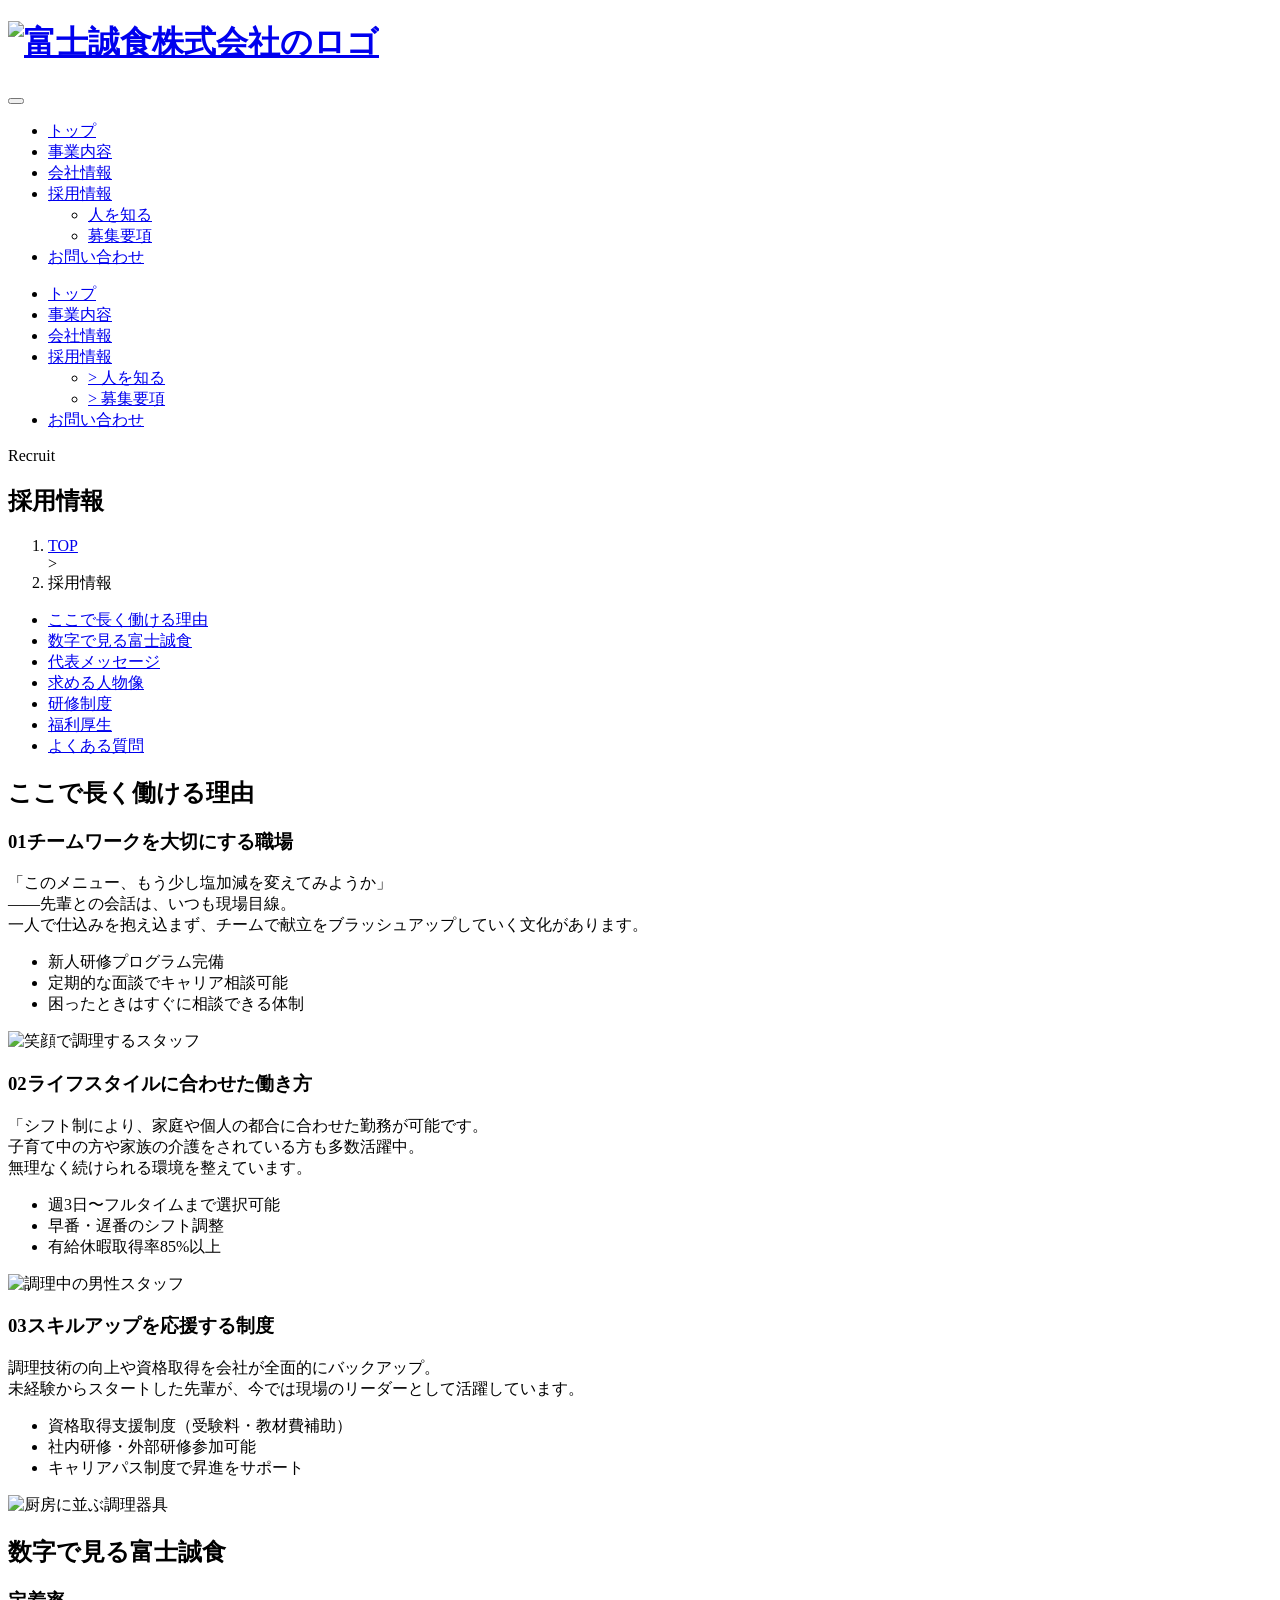
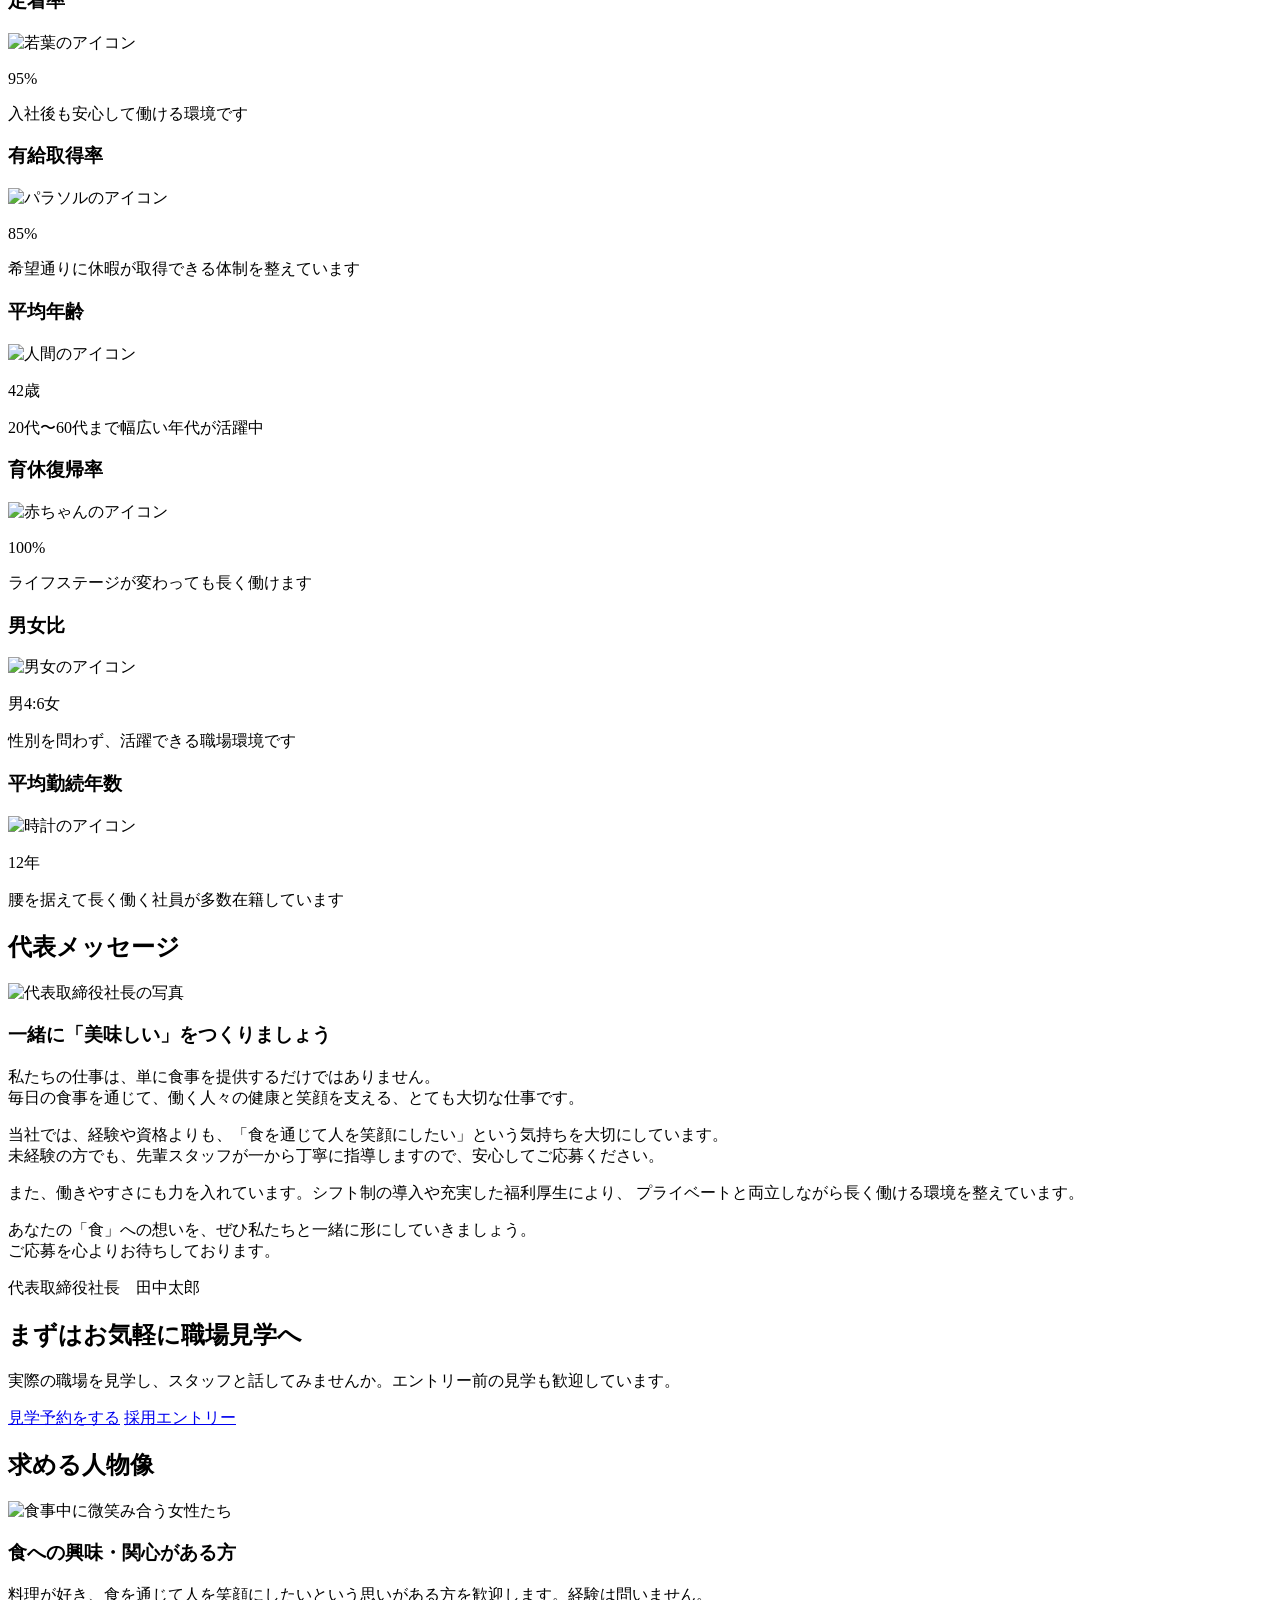
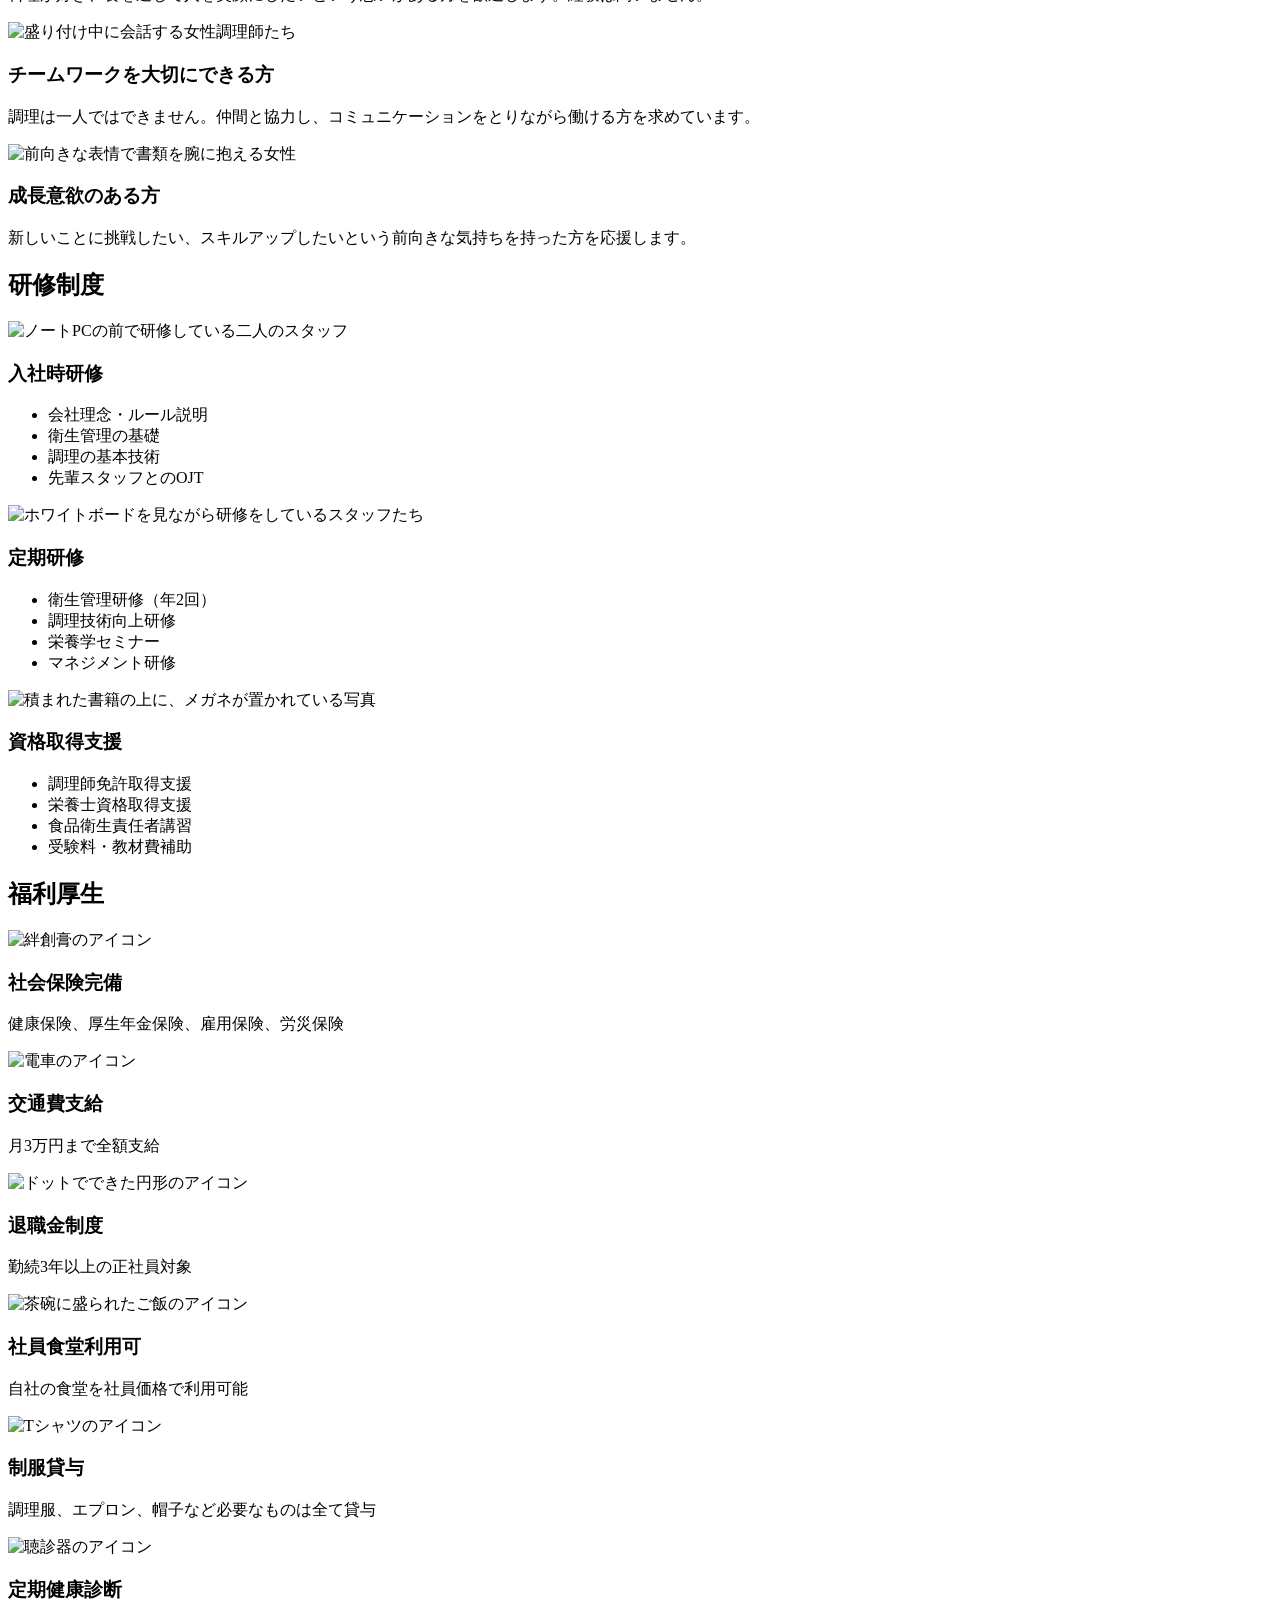
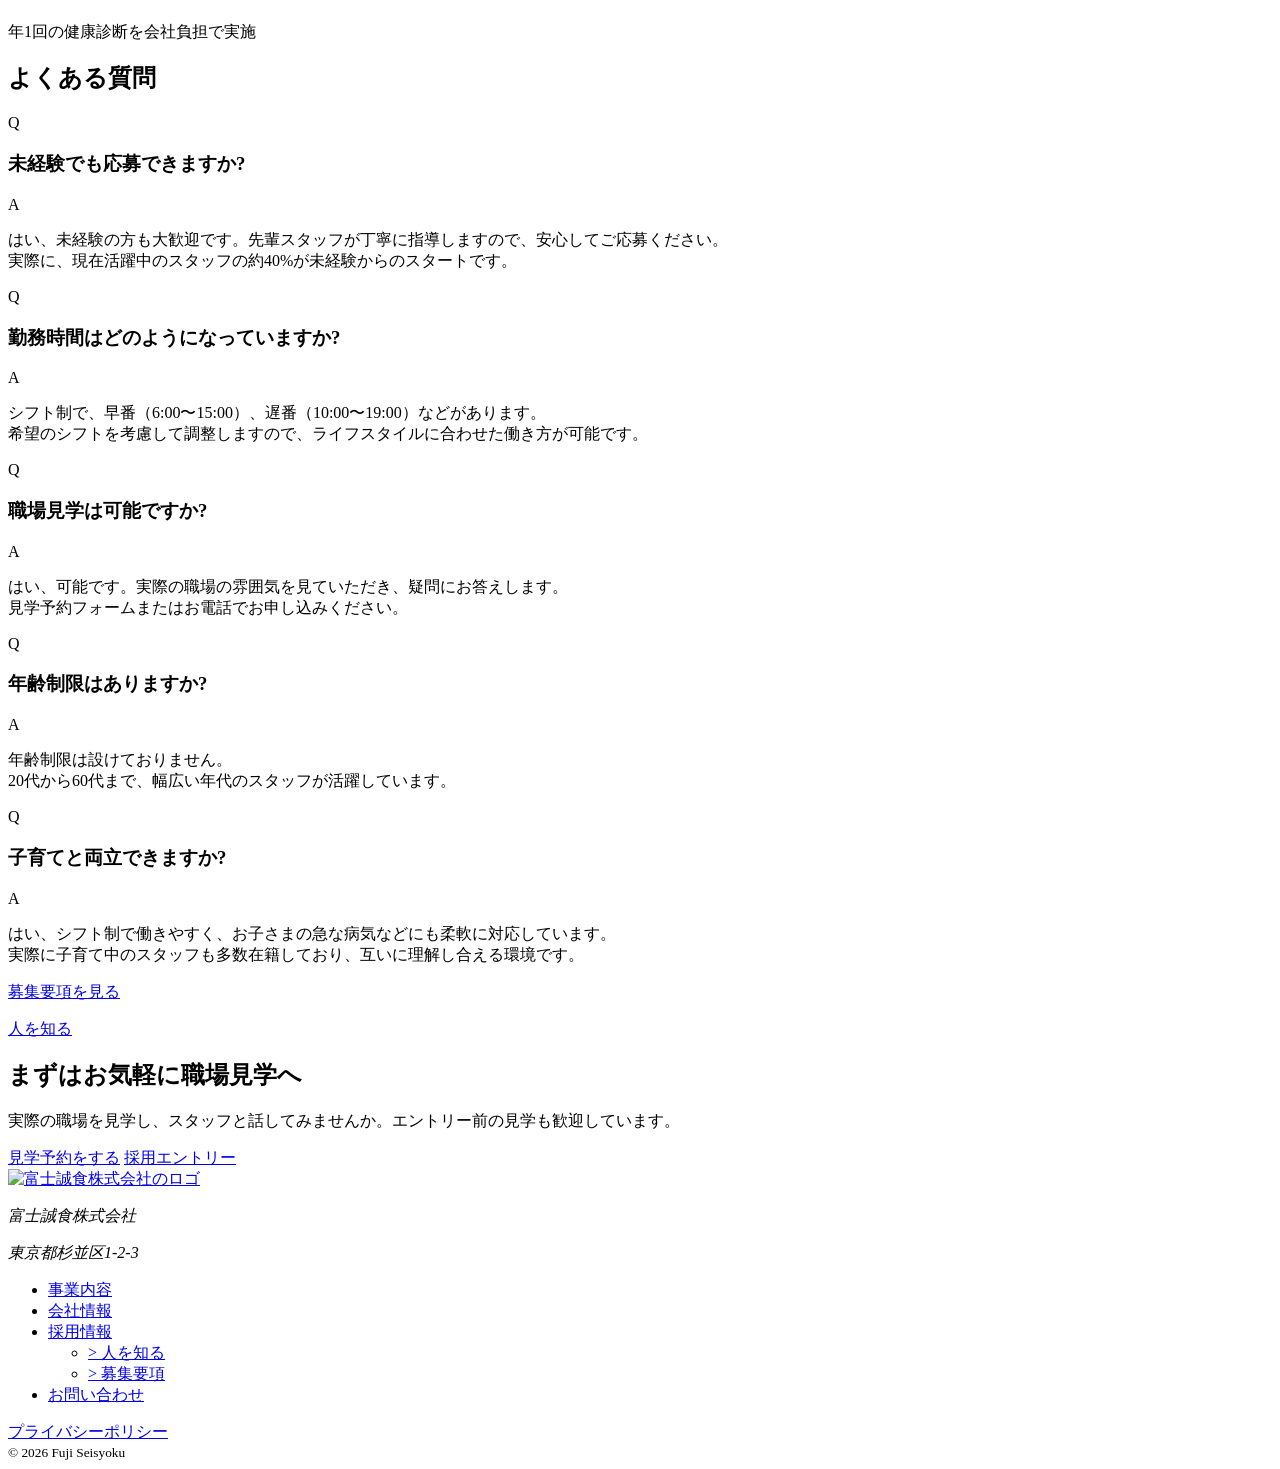
==== commit d2a52e7e: "絶対パスに変更" ====
--- a/recruit/index.html
+++ b/recruit/index.html
@@ -5,9 +5,9 @@
 	<meta charset="UTF-8">
 	<meta name="viewport" content="width=device-width, initial-scale=1.0">
 	<title>採用情報｜富士誠食株式会社</title>
-	<link rel="shortcut icon" href="/images/favicon.png">
-	<link rel="stylesheet" href="/css/ress.css">
-	<link rel="stylesheet" href="/css/style.css">
+	<link rel="shortcut icon" href="/~26G_miyauchi/tdp-kadai_fuji/images/favicon.png">
+	<link rel="stylesheet" href="/~26G_miyauchi/tdp-kadai_fuji/css/ress.css">
+	<link rel="stylesheet" href="/~26G_miyauchi/tdp-kadai_fuji/css/style.css">
 	<link rel="preconnect" href="https://fonts.googleapis.com">
 	<link rel="preconnect" href="https://fonts.gstatic.com" crossorigin>
 	<link href="https://fonts.googleapis.com/css2?family=M+PLUS+Rounded+1c:wght@400;500;700&display=swap"
@@ -19,7 +19,8 @@
 
 	<header class="l-header">
 		<h1>
-			<a href="/"><img src="/images/fuji-seisyoku.svg" alt="富士誠食株式会社のロゴ"></a>
+			<a href="/~26G_miyauchi/tdp-kadai_fuji/"><img src="/~26G_miyauchi/tdp-kadai_fuji/images/fuji-seisyoku.svg"
+					alt="富士誠食株式会社のロゴ"></a>
 		</h1>
 
 		<button class="l-header__hamburger js-hamburger" aria-label="メニューを開く">
@@ -30,31 +31,31 @@
 
 		<nav class="l-header__nav js-gnav" aria-label="グローバルナビゲーション">
 			<ul class="js-gnav__ul">
-				<li><a href="/">トップ</a></li>
-				<li><a href="/business.html">事業内容</a></li>
-				<li><a href="/company.html">会社情報</a></li>
-				<li><a href="/recruit/">採用情報</a>
+				<li><a href="/~26G_miyauchi/tdp-kadai_fuji/">トップ</a></li>
+				<li><a href="/~26G_miyauchi/tdp-kadai_fuji/business.html">事業内容</a></li>
+				<li><a href="/~26G_miyauchi/tdp-kadai_fuji/company.html">会社情報</a></li>
+				<li><a href="/~26G_miyauchi/tdp-kadai_fuji/recruit/">採用情報</a>
 					<ul class="l-header__nav__sub js-gnav__sub">
-						<li><a href="/recruit/people/">人を知る</a></li>
-						<li><a href="/recruit/requirements/">募集要項</a></li>
+						<li><a href="/~26G_miyauchi/tdp-kadai_fuji/recruit/people/">人を知る</a></li>
+						<li><a href="/~26G_miyauchi/tdp-kadai_fuji/recruit/requirements/">募集要項</a></li>
 					</ul>
 				</li>
-				<li><a href="/contact.html">お問い合わせ</a></li>
+				<li><a href="/~26G_miyauchi/tdp-kadai_fuji/contact.html">お問い合わせ</a></li>
 			</ul>
 		</nav>
 
 		<nav class="l-header__drawer js-drawer">
 			<ul>
-				<li><a href="/">トップ</a></li>
-				<li><a href="/business.html">事業内容</a></li>
-				<li><a href="/company.html">会社情報</a></li>
-				<li><a href="/recruit/">採用情報</a>
+				<li><a href="/~26G_miyauchi/tdp-kadai_fuji/">トップ</a></li>
+				<li><a href="/~26G_miyauchi/tdp-kadai_fuji/business.html">事業内容</a></li>
+				<li><a href="/~26G_miyauchi/tdp-kadai_fuji/company.html">会社情報</a></li>
+				<li><a href="/~26G_miyauchi/tdp-kadai_fuji/recruit/">採用情報</a>
 					<ul class="l-header__drawer__sub">
-						<li><a href="/recruit/people/">> 人を知る</a></li>
-						<li><a href="/recruit/requirements/">> 募集要項</a></li>
+						<li><a href="/~26G_miyauchi/tdp-kadai_fuji/recruit/people/">> 人を知る</a></li>
+						<li><a href="/~26G_miyauchi/tdp-kadai_fuji/recruit/requirements/">> 募集要項</a></li>
 					</ul>
 				</li>
-				<li><a href="/contact.html">お問い合わせ</a></li>
+				<li><a href="/~26G_miyauchi/tdp-kadai_fuji/contact.html">お問い合わせ</a></li>
 			</ul>
 		</nav>
 	</header>
@@ -68,7 +69,7 @@
 
 		<nav class="c-breadcrumb" aria-label="パンくず">
 			<ol class="c-breadcrumb__list">
-				<li><a href="/">TOP</a></li>
+				<li><a href="/~26G_miyauchi/tdp-kadai_fuji/">TOP</a></li>
 				<span>></span>
 				<li>採用情報</li>
 			</ol>
@@ -77,19 +78,19 @@
 		<nav class="c-anchor-nav p-recruit_nav" aria-label="ページ内リンク">
 			<ul class="c-anchor-nav__list">
 				<li class="c-anchor-nav__item"><a href="#reason" class="c-anchor-nav__link">ここで長く働ける理由<img
-							src="/images/anchor-link_icon.png" alt=""></a></li>
+							src="/~26G_miyauchi/tdp-kadai_fuji/images/anchor-link_icon.png" alt=""></a></li>
 				<li class="c-anchor-nav__item"><a href="#numbers" class="c-anchor-nav__link">数字で見る富士誠食<img
-							src="/images/anchor-link_icon.png" alt=""></a></li>
+							src="/~26G_miyauchi/tdp-kadai_fuji/images/anchor-link_icon.png" alt=""></a></li>
 				<li class="c-anchor-nav__item"><a href="#message" class="c-anchor-nav__link">代表メッセージ<img
-							src="/images/anchor-link_icon.png" alt=""></a></li>
+							src="/~26G_miyauchi/tdp-kadai_fuji/images/anchor-link_icon.png" alt=""></a></li>
 				<li class="c-anchor-nav__item"><a href="#candidate" class="c-anchor-nav__link">求める人物像<img
-							src="/images/anchor-link_icon.png" alt=""></a></li>
+							src="/~26G_miyauchi/tdp-kadai_fuji/images/anchor-link_icon.png" alt=""></a></li>
 				<li class="c-anchor-nav__item"><a href="#training" class="c-anchor-nav__link">研修制度<img
-							src="/images/anchor-link_icon.png" alt=""></a></li>
+							src="/~26G_miyauchi/tdp-kadai_fuji/images/anchor-link_icon.png" alt=""></a></li>
 				<li class="c-anchor-nav__item"><a href="#benefit" class="c-anchor-nav__link">福利厚生<img
-							src="/images/anchor-link_icon.png" alt=""></a></li>
+							src="/~26G_miyauchi/tdp-kadai_fuji/images/anchor-link_icon.png" alt=""></a></li>
 				<li class="c-anchor-nav__item"><a href="#faq" class="c-anchor-nav__link">よくある質問<img
-							src="/images/anchor-link_icon.png" alt=""></a></li>
+							src="/~26G_miyauchi/tdp-kadai_fuji/images/anchor-link_icon.png" alt=""></a></li>
 
 			</ul>
 		</nav>
@@ -109,7 +110,7 @@
 					</ul>
 				</div>
 				<div class="p-work-reason__image">
-					<img src="/images/recruit/work-reason01.jpg" alt="笑顔で調理するスタッフ">
+					<img src="/~26G_miyauchi/tdp-kadai_fuji/images/recruit/work-reason01.jpg" alt="笑顔で調理するスタッフ">
 				</div>
 			</article>
 			<article class="p-work-reason__cont">
@@ -125,7 +126,7 @@
 					</ul>
 				</div>
 				<div class="p-work-reason__image">
-					<img src="/images/recruit/work-reason03.jpg" alt="調理中の男性スタッフ">
+					<img src="/~26G_miyauchi/tdp-kadai_fuji/images/recruit/work-reason03.jpg" alt="調理中の男性スタッフ">
 				</div>
 			</article>
 			<article class="p-work-reason__cont">
@@ -140,7 +141,7 @@
 					</ul>
 				</div>
 				<div class="p-work-reason__image">
-					<img src="/images/recruit/work-reason02.jpg" alt="厨房に並ぶ調理器具">
+					<img src="/~26G_miyauchi/tdp-kadai_fuji/images/recruit/work-reason02.jpg" alt="厨房に並ぶ調理器具">
 				</div>
 			</article>
 
@@ -155,37 +156,37 @@
 
 					<article class="p-numbers__grid-item">
 						<h3>定着率</h3>
-						<img src="/images/recruit/num01.svg" alt="若葉のアイコン">
+						<img src="/~26G_miyauchi/tdp-kadai_fuji/images/recruit/num01.svg" alt="若葉のアイコン">
 						<p><span>95</span>%</p>
 						<p>入社後も安心して働ける環境です</p>
 					</article>
 					<article class="p-numbers__grid-item">
 						<h3>有給取得率</h3>
-						<img src="/images/recruit/num02.svg" alt="パラソルのアイコン">
+						<img src="/~26G_miyauchi/tdp-kadai_fuji/images/recruit/num02.svg" alt="パラソルのアイコン">
 						<p><span>85</span>%</p>
 						<p>希望通りに休暇が取得できる体制を整えています</p>
 					</article>
 					<article class="p-numbers__grid-item">
 						<h3>平均年齢</h3>
-						<img src="/images/recruit/num03.svg" alt="人間のアイコン">
+						<img src="/~26G_miyauchi/tdp-kadai_fuji/images/recruit/num03.svg" alt="人間のアイコン">
 						<p><span>42</span>歳</p>
 						<p>20代〜60代まで幅広い年代が活躍中</p>
 					</article>
 					<article class="p-numbers__grid-item">
 						<h3>育休復帰率</h3>
-						<img src="/images/recruit/num04.svg" alt="赤ちゃんのアイコン">
+						<img src="/~26G_miyauchi/tdp-kadai_fuji/images/recruit/num04.svg" alt="赤ちゃんのアイコン">
 						<p><span>100</span>%</p>
 						<p>ライフステージが変わっても長く働けます</p>
 					</article>
 					<article class="p-numbers__grid-item">
 						<h3>男女比</h3>
-						<img src="/images/recruit/num05.svg" alt="男女のアイコン">
+						<img src="/~26G_miyauchi/tdp-kadai_fuji/images/recruit/num05.svg" alt="男女のアイコン">
 						<p>男<span>4:6</span>女</p>
 						<p>性別を問わず、活躍できる職場環境です</p>
 					</article>
 					<article class="p-numbers__grid-item">
 						<h3>平均勤続年数</h3>
-						<img src="/images/recruit/num06.svg" alt="時計のアイコン">
+						<img src="/~26G_miyauchi/tdp-kadai_fuji/images/recruit/num06.svg" alt="時計のアイコン">
 						<p><span>12</span>年</p>
 						<p>腰を据えて長く働く社員が多数在籍しています</p>
 					</article>
@@ -198,7 +199,7 @@
 			<h2 class="c-ttl">代表メッセージ</h2>
 			<div class="p-message__cont">
 				<div class="p-message__image">
-					<img src="/images/ceo.jpg" alt="代表取締役社長の写真">
+					<img src="/~26G_miyauchi/tdp-kadai_fuji/images/ceo.jpg" alt="代表取締役社長の写真">
 				</div>
 				<div class="p-message__txt">
 					<h3>一緒に「美味しい」をつくりましょう</h3>
@@ -225,8 +226,8 @@
 					<h2>まずはお気軽に職場見学へ</h2>
 					<p>実際の職場を見学し、スタッフと話してみませんか。エントリー前の見学も歓迎しています。</p>
 					<div class="p-cta__recruit__btn">
-						<a href="/contact.html#visit" class="c-btn__orange">見学予約をする</a>
-						<a href="/contact.html#entry" class="c-btn__white">採用エントリー</a>
+						<a href="/~26G_miyauchi/tdp-kadai_fuji/contact.html#visit" class="c-btn__orange">見学予約をする</a>
+						<a href="/~26G_miyauchi/tdp-kadai_fuji/contact.html#entry" class="c-btn__white">採用エントリー</a>
 					</div>
 				</div>
 			</article>
@@ -237,17 +238,17 @@
 
 			<div class="p-candidate__wrap">
 				<article class="p-candidate__cont">
-					<img src="/images/recruit/candidate01.jpg" alt="食事中に微笑み合う女性たち">
+					<img src="/~26G_miyauchi/tdp-kadai_fuji/images/recruit/candidate01.jpg" alt="食事中に微笑み合う女性たち">
 					<h3>食への興味・関心がある方</h3>
 					<p>料理が好き、食を通じて人を笑顔にしたいという思いがある方を歓迎します。経験は問いません。</p>
 				</article>
 				<article class="p-candidate__cont">
-					<img src="/images/recruit/candidate02.jpg" alt="盛り付け中に会話する女性調理師たち">
+					<img src="/~26G_miyauchi/tdp-kadai_fuji/images/recruit/candidate02.jpg" alt="盛り付け中に会話する女性調理師たち">
 					<h3>チームワークを大切にできる方</h3>
 					<p>調理は一人ではできません。仲間と協力し、コミュニケーションをとりながら働ける方を求めています。</p>
 				</article>
 				<article class="p-candidate__cont">
-					<img src="/images/recruit/candidate03.jpg" alt="前向きな表情で書類を腕に抱える女性">
+					<img src="/~26G_miyauchi/tdp-kadai_fuji/images/recruit/candidate03.jpg" alt="前向きな表情で書類を腕に抱える女性">
 					<h3>成長意欲のある方</h3>
 					<p>新しいことに挑戦したい、スキルアップしたいという前向きな気持ちを持った方を応援します。</p>
 				</article>
@@ -262,7 +263,8 @@
 
 				<div class="p-training__wrap">
 					<article>
-						<img src="/images/recruit/training01.jpg" alt="ノートPCの前で研修している二人のスタッフ">
+						<img src="/~26G_miyauchi/tdp-kadai_fuji/images/recruit/training01.jpg"
+							alt="ノートPCの前で研修している二人のスタッフ">
 						<h3>入社時研修</h3>
 						<ul>
 							<li>会社理念・ルール説明</li>
@@ -272,7 +274,8 @@
 						</ul>
 					</article>
 					<article>
-						<img src="/images/recruit/training02.jpg" alt="ホワイトボードを見ながら研修をしているスタッフたち">
+						<img src="/~26G_miyauchi/tdp-kadai_fuji/images/recruit/training02.jpg"
+							alt="ホワイトボードを見ながら研修をしているスタッフたち">
 						<h3>定期研修</h3>
 						<ul>
 							<li>衛生管理研修（年2回）</li>
@@ -282,7 +285,8 @@
 						</ul>
 					</article>
 					<article>
-						<img src="/images/recruit/training03.jpg" alt="積まれた書籍の上に、メガネが置かれている写真">
+						<img src="/~26G_miyauchi/tdp-kadai_fuji/images/recruit/training03.jpg"
+							alt="積まれた書籍の上に、メガネが置かれている写真">
 						<h3>資格取得支援</h3>
 						<ul>
 							<li>調理師免許取得支援</li>
@@ -303,42 +307,42 @@
 
 			<div class="p-benefit__wrap">
 				<article class="p-benefit__item">
-					<img src="/images/recruit/benefit01.svg" alt="絆創膏のアイコン">
+					<img src="/~26G_miyauchi/tdp-kadai_fuji/images/recruit/benefit01.svg" alt="絆創膏のアイコン">
 					<div class="p-benefit__txt">
 						<h3>社会保険完備</h3>
 						<p>健康保険、厚生年金保険、雇用保険、労災保険</p>
 					</div>
 				</article>
 				<article class="p-benefit__item">
-					<img src="/images/recruit/benefit02.svg" alt="電車のアイコン">
+					<img src="/~26G_miyauchi/tdp-kadai_fuji/images/recruit/benefit02.svg" alt="電車のアイコン">
 					<div class="p-benefit__txt">
 						<h3>交通費支給</h3>
 						<p>月3万円まで全額支給</p>
 					</div>
 				</article>
 				<article class="p-benefit__item">
-					<img src="/images/recruit/benefit03.svg" alt="ドットでできた円形のアイコン">
+					<img src="/~26G_miyauchi/tdp-kadai_fuji/images/recruit/benefit03.svg" alt="ドットでできた円形のアイコン">
 					<div class="p-benefit__txt">
 						<h3>退職金制度</h3>
 						<p>勤続3年以上の正社員対象</p>
 					</div>
 				</article>
 				<article class="p-benefit__item">
-					<img src="/images/recruit/benefit04.svg" alt="茶碗に盛られたご飯のアイコン">
+					<img src="/~26G_miyauchi/tdp-kadai_fuji/images/recruit/benefit04.svg" alt="茶碗に盛られたご飯のアイコン">
 					<div class="p-benefit__txt">
 						<h3>社員食堂利用可</h3>
 						<p>自社の食堂を社員価格で利用可能</p>
 					</div>
 				</article>
 				<article class="p-benefit__item">
-					<img src="/images/recruit/benefit05.svg" alt="Tシャツのアイコン">
+					<img src="/~26G_miyauchi/tdp-kadai_fuji/images/recruit/benefit05.svg" alt="Tシャツのアイコン">
 					<div class="p-benefit__txt">
 						<h3>制服貸与</h3>
 						<p>調理服、エプロン、帽子など必要なものは全て貸与</p>
 					</div>
 				</article>
 				<article class="p-benefit__item">
-					<img src="/images/recruit/benefit06.svg" alt="聴診器のアイコン">
+					<img src="/~26G_miyauchi/tdp-kadai_fuji/images/recruit/benefit06.svg" alt="聴診器のアイコン">
 					<div class="p-benefit__txt">
 						<h3>定期健康診断</h3>
 						<p>年1回の健康診断を会社負担で実施</p>
@@ -464,13 +468,13 @@
 		<section class="p-recruit__links">
 
 			<div class="p-recruit__link-item p-recruit__link-item01">
-				<a href="/recruit/requirements">
+				<a href="/~26G_miyauchi/tdp-kadai_fuji/recruit/requirements">
 					<p>募集要項を見る</p>
 				</a>
 			</div>
 
 			<div class="p-recruit__link-item p-recruit__link-item02">
-				<a href="/recruit/people">
+				<a href="/~26G_miyauchi/tdp-kadai_fuji/recruit/people">
 					<p>人を知る</p>
 				</a>
 			</div>
@@ -487,8 +491,8 @@
 					<h2>まずはお気軽に職場見学へ</h2>
 					<p>実際の職場を見学し、スタッフと話してみませんか。エントリー前の見学も歓迎しています。</p>
 					<div class="p-cta__recruit__btn">
-						<a href="/contact.html#visit" class="c-btn__orange">見学予約をする</a>
-						<a href="/contact.html#entry" class="c-btn__white">採用エントリー</a>
+						<a href="/~26G_miyauchi/tdp-kadai_fuji/contact.html#visit" class="c-btn__orange">見学予約をする</a>
+						<a href="/~26G_miyauchi/tdp-kadai_fuji/contact.html#entry" class="c-btn__white">採用エントリー</a>
 					</div>
 				</div>
 			</article>
@@ -498,7 +502,8 @@
 	<footer class="l-footer">
 		<div class="l-footer__wrap">
 			<div class="l-footer__profile">
-				<a href="/"><img src="/images/fuji-seisyoku.svg" alt="富士誠食株式会社のロゴ"></a>
+				<a href="/~26G_miyauchi/tdp-kadai_fuji/"><img
+						src="/~26G_miyauchi/tdp-kadai_fuji/images/fuji-seisyoku.svg" alt="富士誠食株式会社のロゴ"></a>
 				<address>
 					<p>富士誠食株式会社</p>
 					<p>東京都杉並区1-2-3</p>
@@ -506,21 +511,21 @@
 			</div>
 			<nav class="l-footer__nav" aria-label="フッターナビゲーション">
 				<ul>
-					<li><a href="/business.html">事業内容</a></li>
-					<li><a href="/company.html">会社情報</a></li>
-					<li><a href="/recruit/">採用情報</a>
+					<li><a href="/~26G_miyauchi/tdp-kadai_fuji/business.html">事業内容</a></li>
+					<li><a href="/~26G_miyauchi/tdp-kadai_fuji/company.html">会社情報</a></li>
+					<li><a href="/~26G_miyauchi/tdp-kadai_fuji/recruit/">採用情報</a>
 						<ul>
-							<li><a href="/recruit/people/">> 人を知る</a></li>
-							<li><a href="/recruit/requirements/">> 募集要項</a></li>
+							<li><a href="/~26G_miyauchi/tdp-kadai_fuji/recruit/people/">> 人を知る</a></li>
+							<li><a href="/~26G_miyauchi/tdp-kadai_fuji/recruit/requirements/">> 募集要項</a></li>
 						</ul>
 					</li>
-					<li><a href="/contact.html">お問い合わせ</a></li>
+					<li><a href="/~26G_miyauchi/tdp-kadai_fuji/contact.html">お問い合わせ</a></li>
 				</ul>
 			</nav>
 		</div>
 		<div class="l-footer__bottom">
 			<div class="l-footer__bottom__links">
-				<a href="/privacy.html">プライバシーポリシー</a>
+				<a href="/~26G_miyauchi/tdp-kadai_fuji/privacy.html">プライバシーポリシー</a>
 			</div>
 			<small>&copy; 2026 Fuji Seisyoku</small>
 		</div>
@@ -528,9 +533,9 @@
 	</footer>
 
 	<script src="https://ajax.googleapis.com/ajax/libs/jquery/1.12.4/jquery.min.js"></script>
-	<script src="/js/dropdown.js"></script>
-	<script src="/js/hamburger.js"></script>
-	<script src="/js/rec_accordion.js"></script>
+	<script src="/~26G_miyauchi/tdp-kadai_fuji/js/dropdown.js"></script>
+	<script src="/~26G_miyauchi/tdp-kadai_fuji/js/hamburger.js"></script>
+	<script src="/~26G_miyauchi/tdp-kadai_fuji/js/rec_accordion.js"></script>
 
 </body>
 
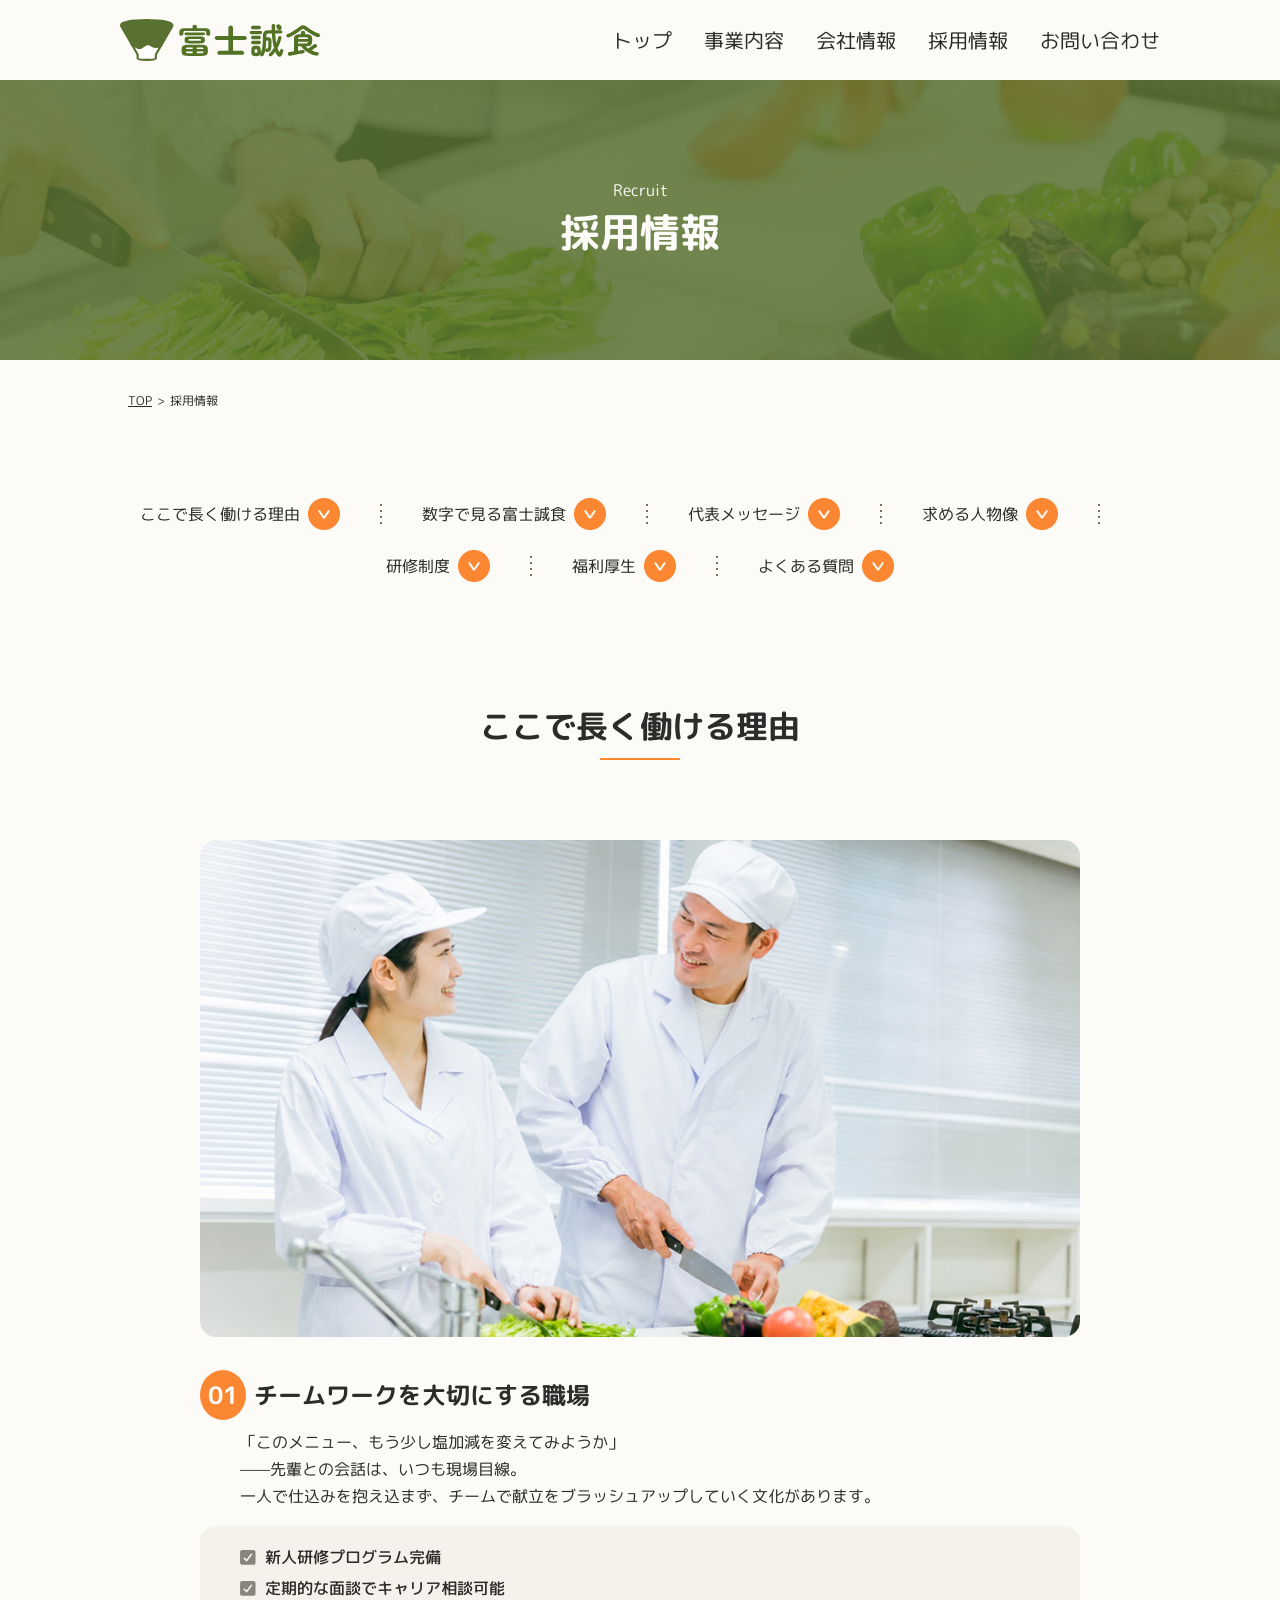
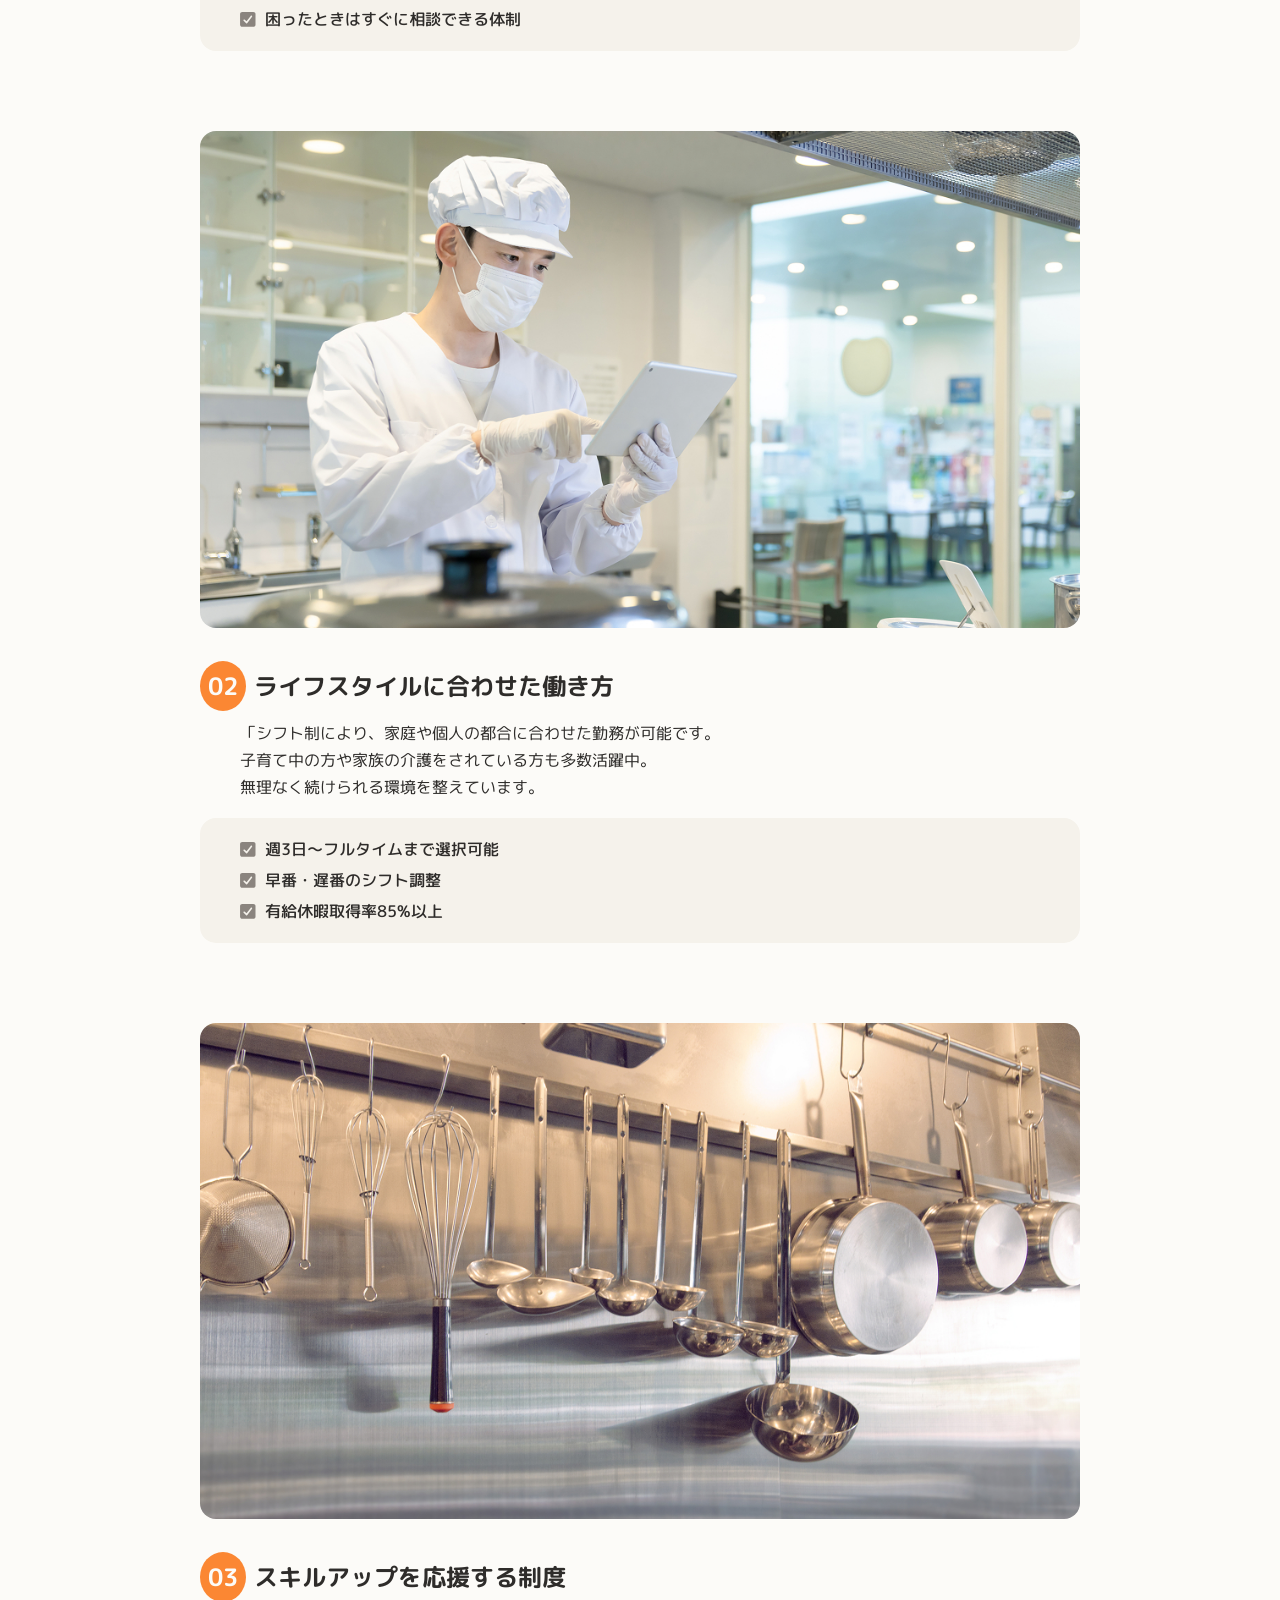
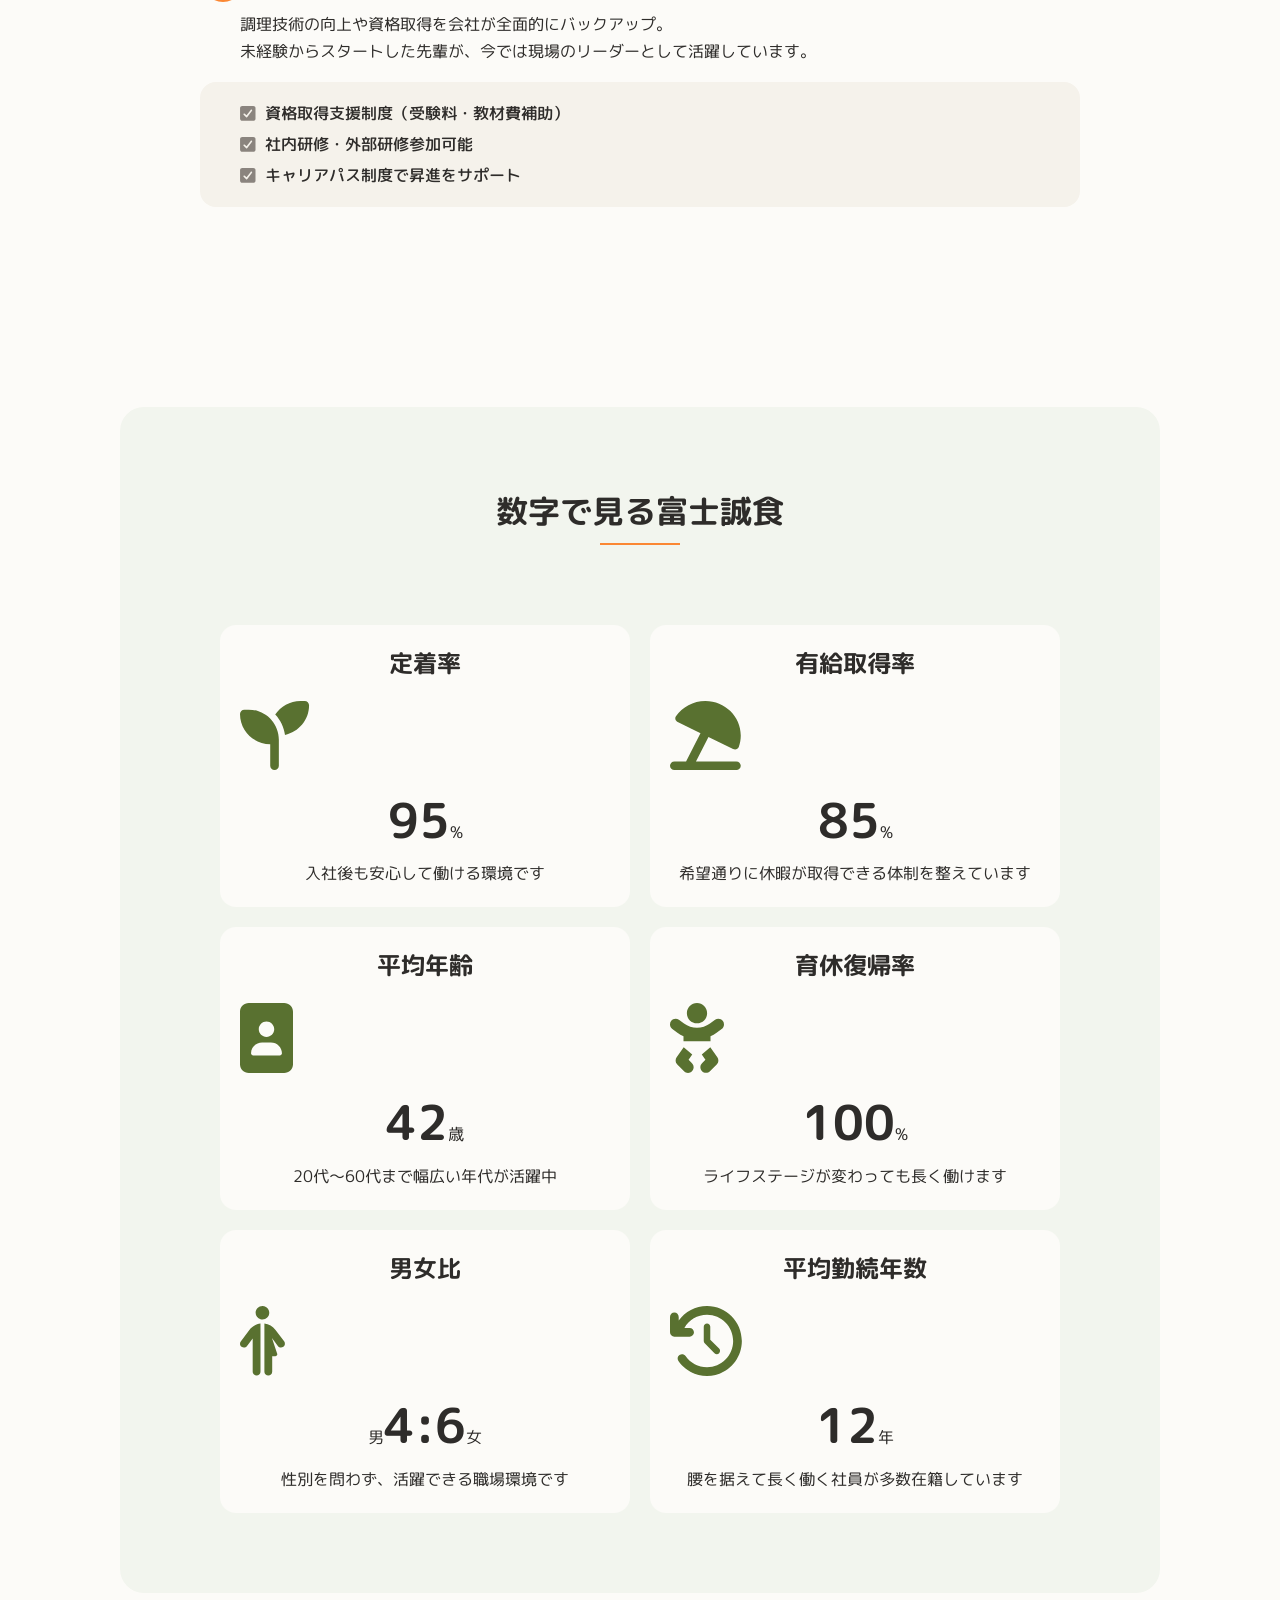
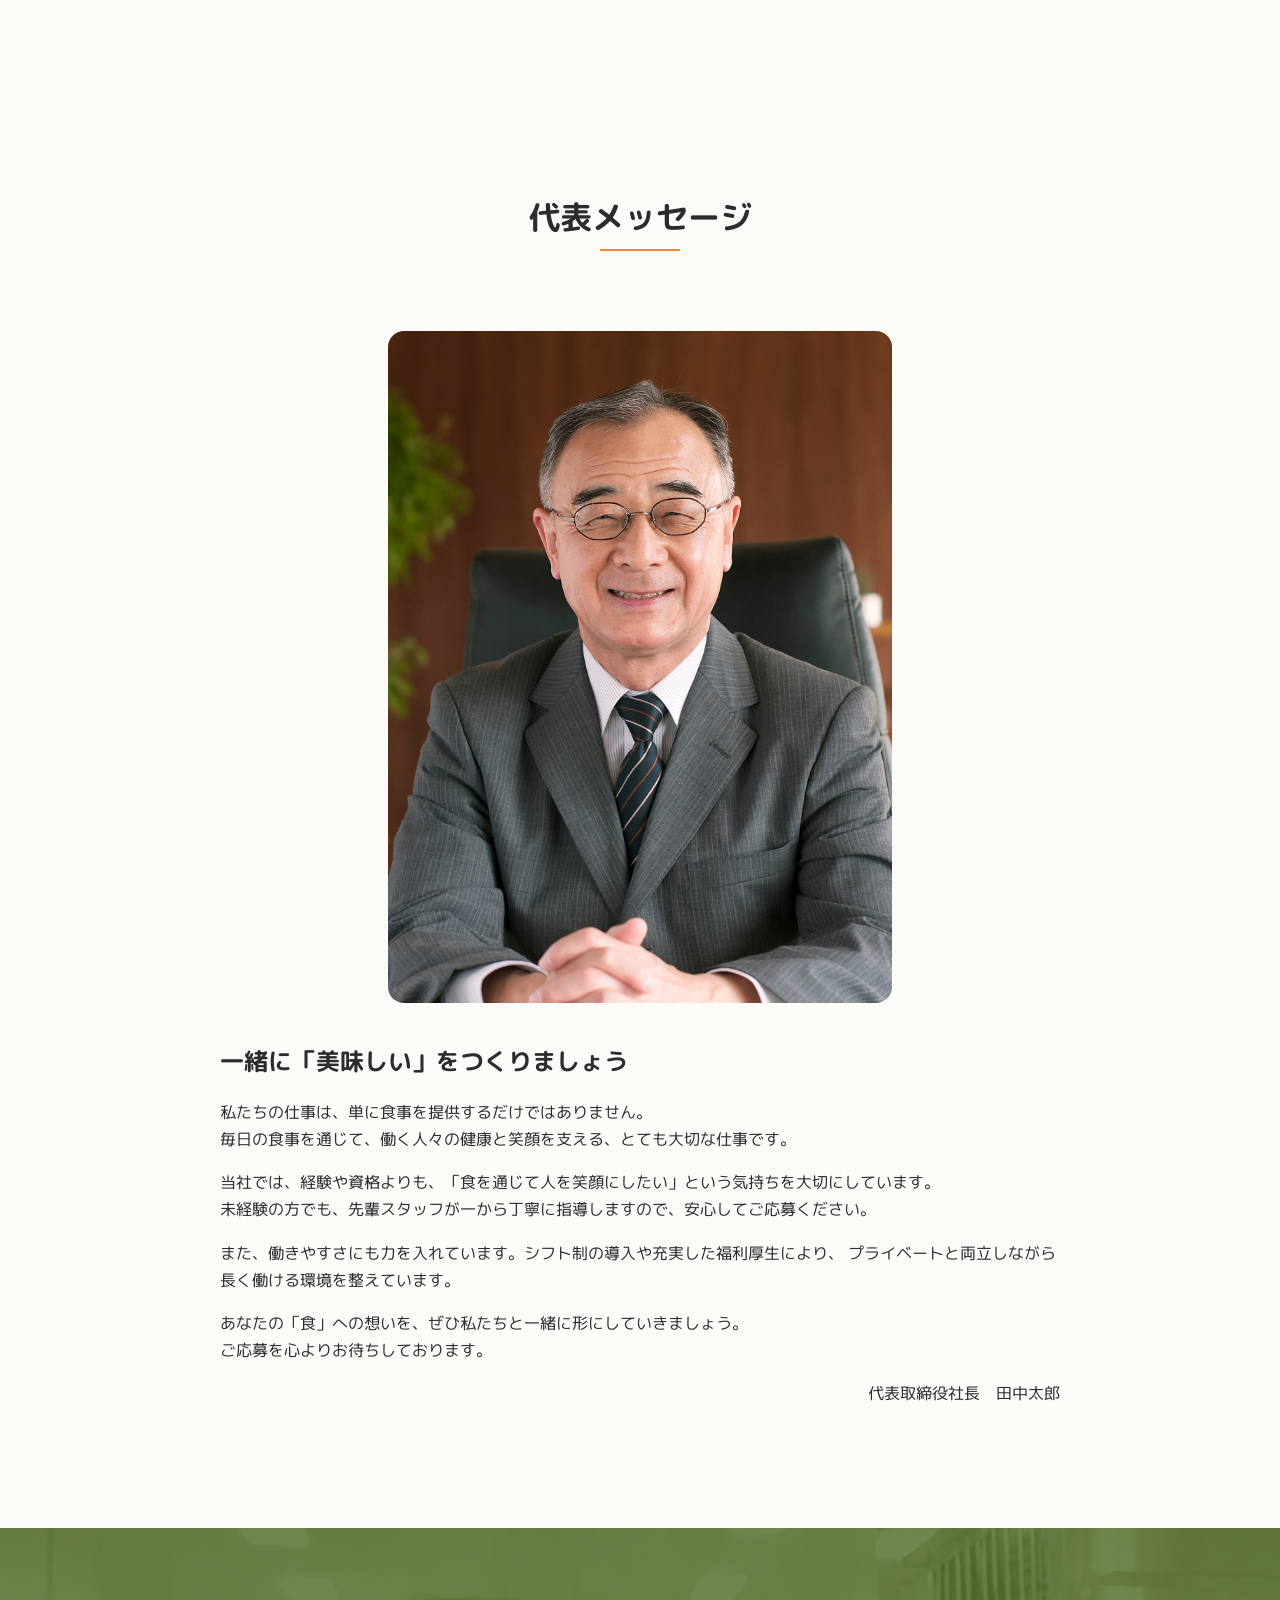
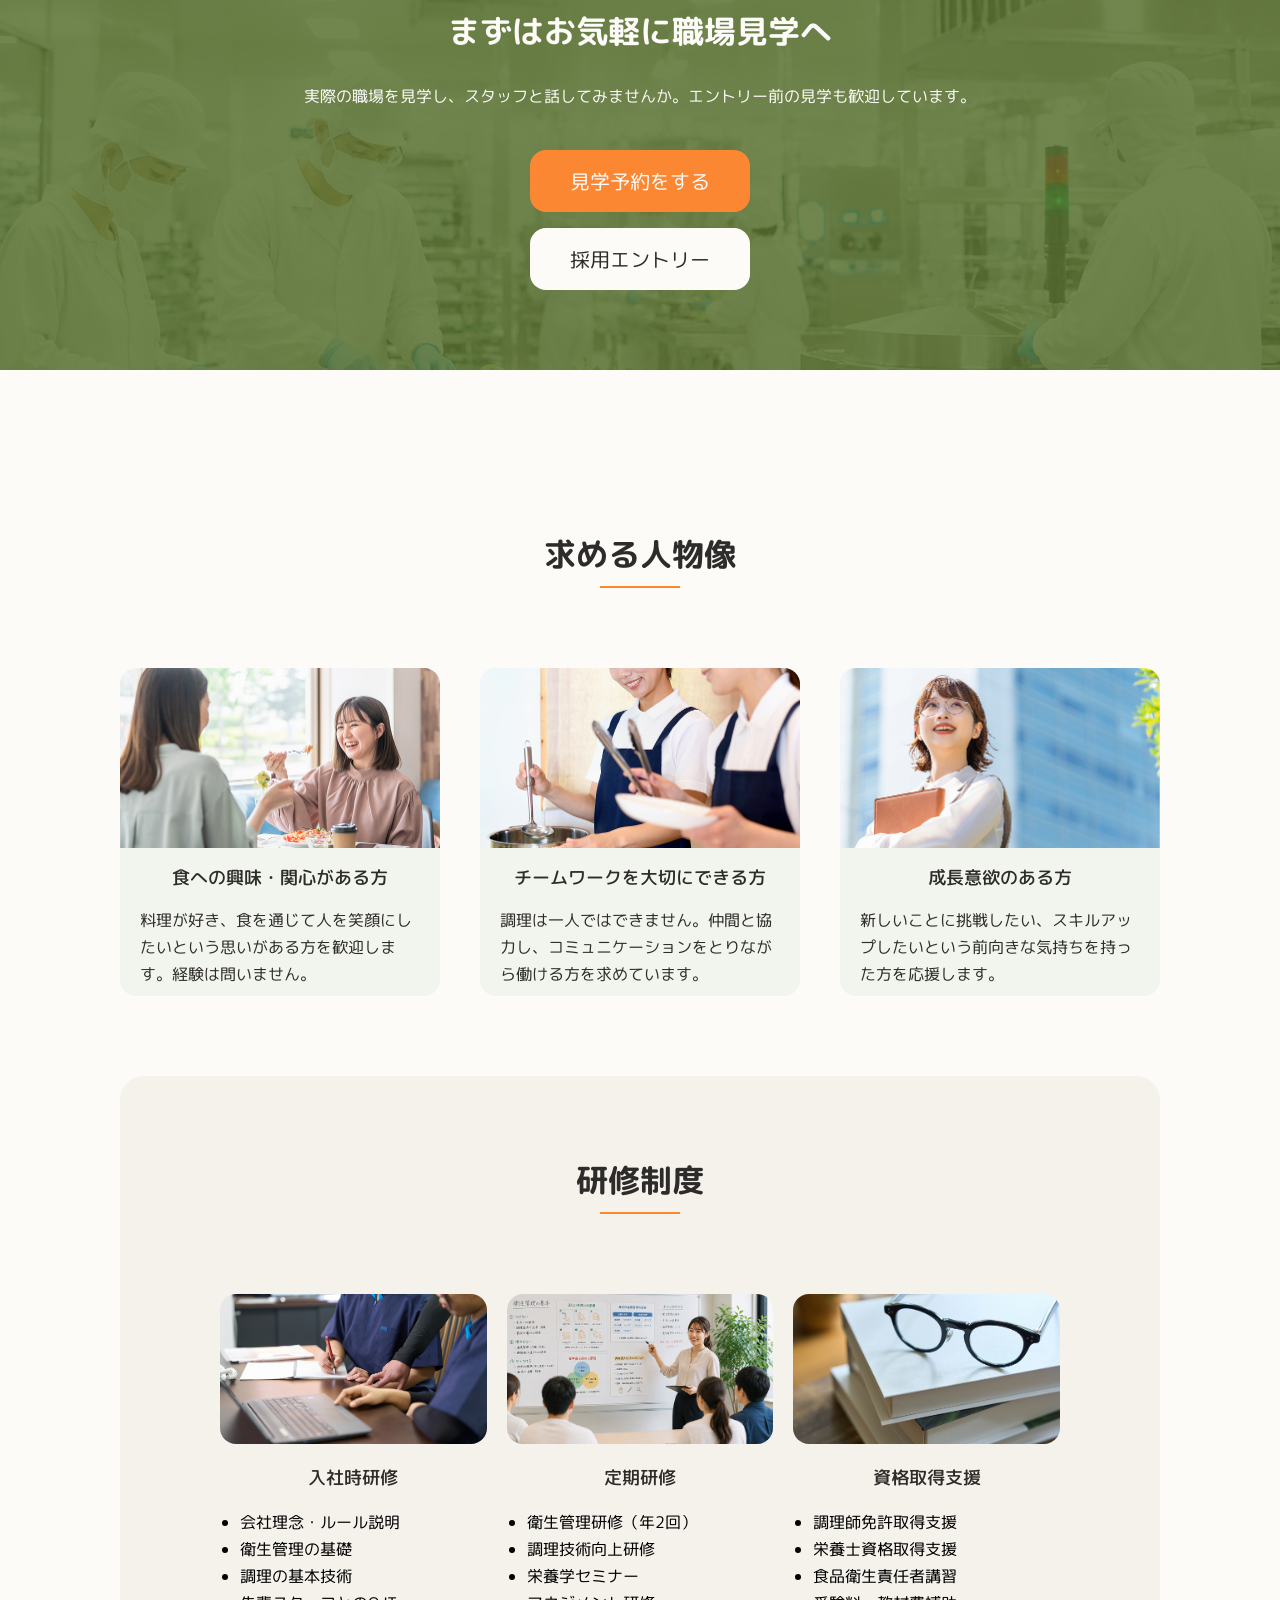
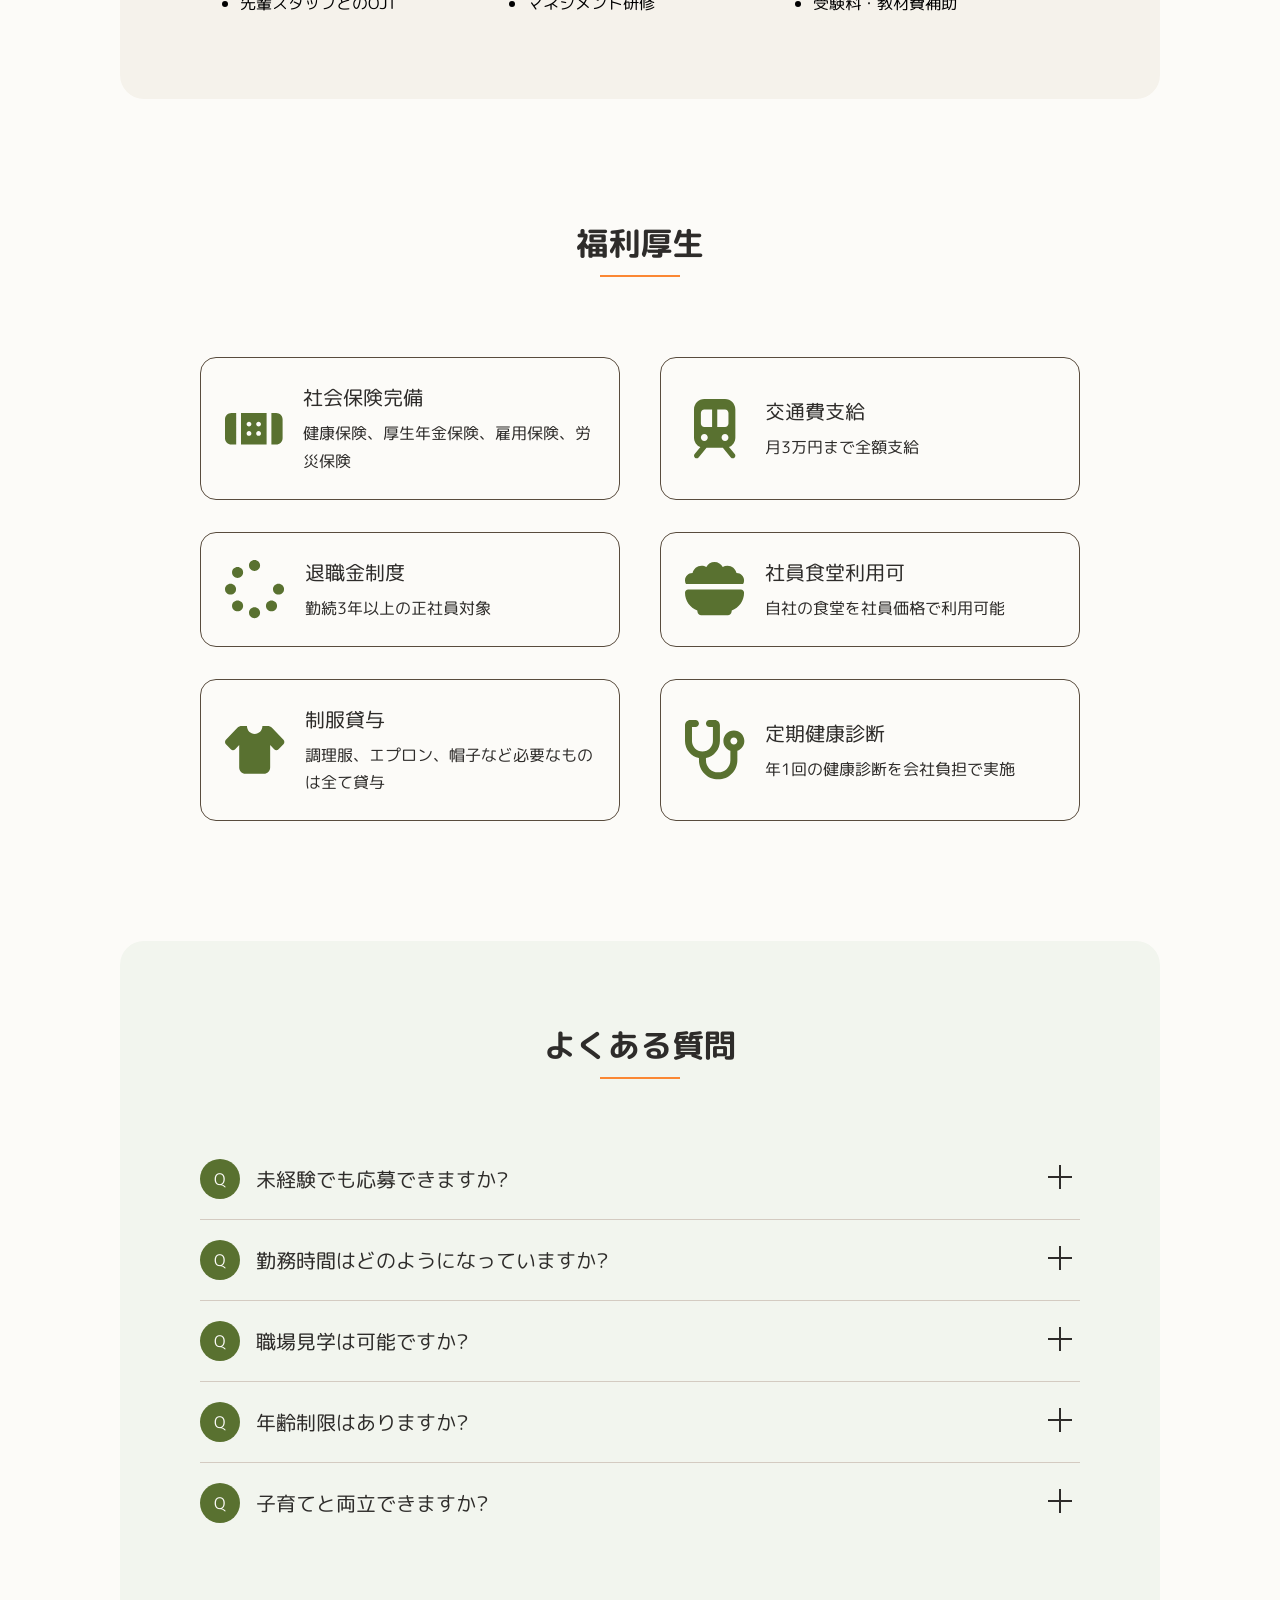
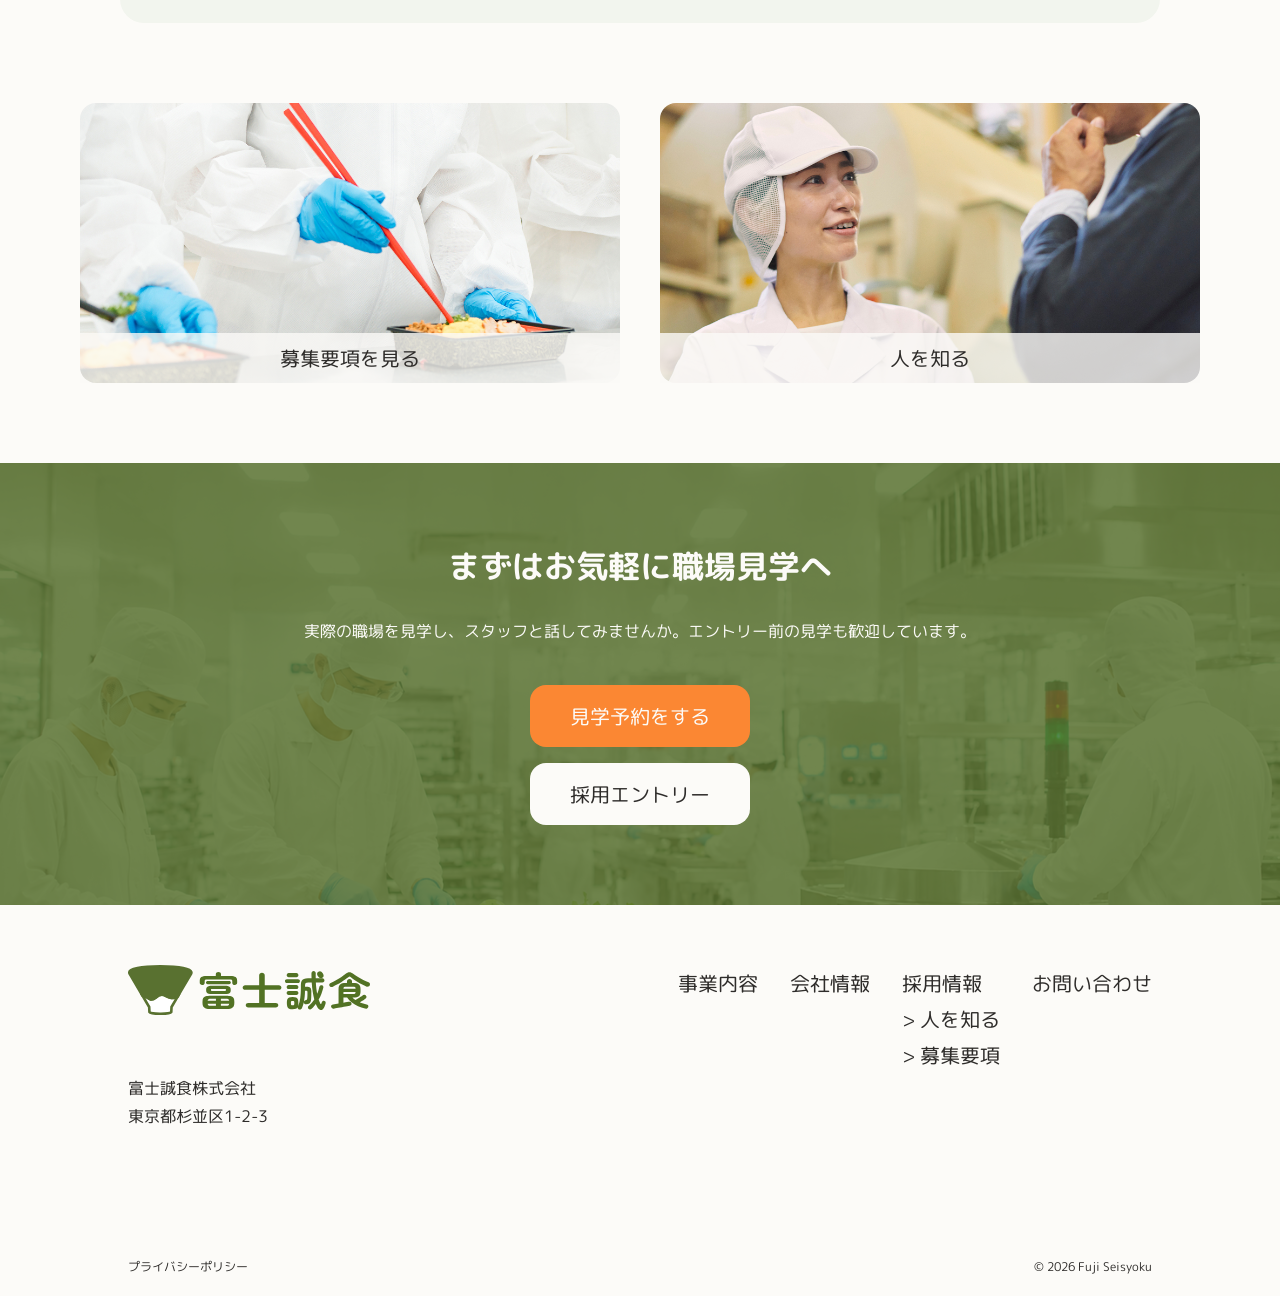
==== commit 9efee420: "相対パスに全て修正" ====
--- a/recruit/index.html
+++ b/recruit/index.html
@@ -5,9 +5,9 @@
 	<meta charset="UTF-8">
 	<meta name="viewport" content="width=device-width, initial-scale=1.0">
 	<title>採用情報｜富士誠食株式会社</title>
-	<link rel="shortcut icon" href="/~26G_miyauchi/tdp-kadai_fuji/images/favicon.png">
-	<link rel="stylesheet" href="/~26G_miyauchi/tdp-kadai_fuji/css/ress.css">
-	<link rel="stylesheet" href="/~26G_miyauchi/tdp-kadai_fuji/css/style.css">
+	<link rel="shortcut icon" href="../images/favicon.png">
+	<link rel="stylesheet" href="../css/ress.css">
+	<link rel="stylesheet" href="../css/style.css">
 	<link rel="preconnect" href="https://fonts.googleapis.com">
 	<link rel="preconnect" href="https://fonts.gstatic.com" crossorigin>
 	<link href="https://fonts.googleapis.com/css2?family=M+PLUS+Rounded+1c:wght@400;500;700&display=swap"
@@ -19,7 +19,7 @@
 
 	<header class="l-header">
 		<h1>
-			<a href="/~26G_miyauchi/tdp-kadai_fuji/"><img src="/~26G_miyauchi/tdp-kadai_fuji/images/fuji-seisyoku.svg"
+			<a href="https://tokyo-designplex.jp/~26G_miyauchi/project/"><img src="../images/fuji-seisyoku.svg"
 					alt="富士誠食株式会社のロゴ"></a>
 		</h1>
 
@@ -31,31 +31,31 @@
 
 		<nav class="l-header__nav js-gnav" aria-label="グローバルナビゲーション">
 			<ul class="js-gnav__ul">
-				<li><a href="/~26G_miyauchi/tdp-kadai_fuji/">トップ</a></li>
-				<li><a href="/~26G_miyauchi/tdp-kadai_fuji/business.html">事業内容</a></li>
-				<li><a href="/~26G_miyauchi/tdp-kadai_fuji/company.html">会社情報</a></li>
-				<li><a href="/~26G_miyauchi/tdp-kadai_fuji/recruit/">採用情報</a>
+				<li><a href="https://tokyo-designplex.jp/~26G_miyauchi/project/">トップ</a></li>
+				<li><a href="../business.html">事業内容</a></li>
+				<li><a href="../company.html">会社情報</a></li>
+				<li><a href="../recruit/">採用情報</a>
 					<ul class="l-header__nav__sub js-gnav__sub">
-						<li><a href="/~26G_miyauchi/tdp-kadai_fuji/recruit/people/">人を知る</a></li>
-						<li><a href="/~26G_miyauchi/tdp-kadai_fuji/recruit/requirements/">募集要項</a></li>
+						<li><a href="../recruit/people/">人を知る</a></li>
+						<li><a href="../recruit/requirements/">募集要項</a></li>
 					</ul>
 				</li>
-				<li><a href="/~26G_miyauchi/tdp-kadai_fuji/contact.html">お問い合わせ</a></li>
+				<li><a href="../contact.html">お問い合わせ</a></li>
 			</ul>
 		</nav>
 
 		<nav class="l-header__drawer js-drawer">
 			<ul>
-				<li><a href="/~26G_miyauchi/tdp-kadai_fuji/">トップ</a></li>
-				<li><a href="/~26G_miyauchi/tdp-kadai_fuji/business.html">事業内容</a></li>
-				<li><a href="/~26G_miyauchi/tdp-kadai_fuji/company.html">会社情報</a></li>
-				<li><a href="/~26G_miyauchi/tdp-kadai_fuji/recruit/">採用情報</a>
+				<li><a href="https://tokyo-designplex.jp/~26G_miyauchi/project/">トップ</a></li>
+				<li><a href="../business.html">事業内容</a></li>
+				<li><a href="../company.html">会社情報</a></li>
+				<li><a href="../recruit/">採用情報</a>
 					<ul class="l-header__drawer__sub">
-						<li><a href="/~26G_miyauchi/tdp-kadai_fuji/recruit/people/">> 人を知る</a></li>
-						<li><a href="/~26G_miyauchi/tdp-kadai_fuji/recruit/requirements/">> 募集要項</a></li>
+						<li><a href="../recruit/people/">> 人を知る</a></li>
+						<li><a href="../recruit/requirements/">> 募集要項</a></li>
 					</ul>
 				</li>
-				<li><a href="/~26G_miyauchi/tdp-kadai_fuji/contact.html">お問い合わせ</a></li>
+				<li><a href="../contact.html">お問い合わせ</a></li>
 			</ul>
 		</nav>
 	</header>
@@ -69,7 +69,7 @@
 
 		<nav class="c-breadcrumb" aria-label="パンくず">
 			<ol class="c-breadcrumb__list">
-				<li><a href="/~26G_miyauchi/tdp-kadai_fuji/">TOP</a></li>
+				<li><a href="../">TOP</a></li>
 				<span>></span>
 				<li>採用情報</li>
 			</ol>
@@ -78,19 +78,19 @@
 		<nav class="c-anchor-nav p-recruit_nav" aria-label="ページ内リンク">
 			<ul class="c-anchor-nav__list">
 				<li class="c-anchor-nav__item"><a href="#reason" class="c-anchor-nav__link">ここで長く働ける理由<img
-							src="/~26G_miyauchi/tdp-kadai_fuji/images/anchor-link_icon.png" alt=""></a></li>
+							src="../images/anchor-link_icon.png" alt=""></a></li>
 				<li class="c-anchor-nav__item"><a href="#numbers" class="c-anchor-nav__link">数字で見る富士誠食<img
-							src="/~26G_miyauchi/tdp-kadai_fuji/images/anchor-link_icon.png" alt=""></a></li>
+							src="../images/anchor-link_icon.png" alt=""></a></li>
 				<li class="c-anchor-nav__item"><a href="#message" class="c-anchor-nav__link">代表メッセージ<img
-							src="/~26G_miyauchi/tdp-kadai_fuji/images/anchor-link_icon.png" alt=""></a></li>
+							src="../images/anchor-link_icon.png" alt=""></a></li>
 				<li class="c-anchor-nav__item"><a href="#candidate" class="c-anchor-nav__link">求める人物像<img
-							src="/~26G_miyauchi/tdp-kadai_fuji/images/anchor-link_icon.png" alt=""></a></li>
+							src="../images/anchor-link_icon.png" alt=""></a></li>
 				<li class="c-anchor-nav__item"><a href="#training" class="c-anchor-nav__link">研修制度<img
-							src="/~26G_miyauchi/tdp-kadai_fuji/images/anchor-link_icon.png" alt=""></a></li>
+							src="../images/anchor-link_icon.png" alt=""></a></li>
 				<li class="c-anchor-nav__item"><a href="#benefit" class="c-anchor-nav__link">福利厚生<img
-							src="/~26G_miyauchi/tdp-kadai_fuji/images/anchor-link_icon.png" alt=""></a></li>
+							src="../images/anchor-link_icon.png" alt=""></a></li>
 				<li class="c-anchor-nav__item"><a href="#faq" class="c-anchor-nav__link">よくある質問<img
-							src="/~26G_miyauchi/tdp-kadai_fuji/images/anchor-link_icon.png" alt=""></a></li>
+							src="../images/anchor-link_icon.png" alt=""></a></li>
 
 			</ul>
 		</nav>
@@ -110,7 +110,7 @@
 					</ul>
 				</div>
 				<div class="p-work-reason__image">
-					<img src="/~26G_miyauchi/tdp-kadai_fuji/images/recruit/work-reason01.jpg" alt="笑顔で調理するスタッフ">
+					<img src="../images/recruit/work-reason01.jpg" alt="笑顔で調理するスタッフ">
 				</div>
 			</article>
 			<article class="p-work-reason__cont">
@@ -126,7 +126,7 @@
 					</ul>
 				</div>
 				<div class="p-work-reason__image">
-					<img src="/~26G_miyauchi/tdp-kadai_fuji/images/recruit/work-reason03.jpg" alt="調理中の男性スタッフ">
+					<img src="../images/recruit/work-reason03.jpg" alt="調理中の男性スタッフ">
 				</div>
 			</article>
 			<article class="p-work-reason__cont">
@@ -141,7 +141,7 @@
 					</ul>
 				</div>
 				<div class="p-work-reason__image">
-					<img src="/~26G_miyauchi/tdp-kadai_fuji/images/recruit/work-reason02.jpg" alt="厨房に並ぶ調理器具">
+					<img src="../images/recruit/work-reason02.jpg" alt="厨房に並ぶ調理器具">
 				</div>
 			</article>
 
@@ -156,37 +156,37 @@
 
 					<article class="p-numbers__grid-item">
 						<h3>定着率</h3>
-						<img src="/~26G_miyauchi/tdp-kadai_fuji/images/recruit/num01.svg" alt="若葉のアイコン">
+						<img src="../images/recruit/num01.svg" alt="若葉のアイコン">
 						<p><span>95</span>%</p>
 						<p>入社後も安心して働ける環境です</p>
 					</article>
 					<article class="p-numbers__grid-item">
 						<h3>有給取得率</h3>
-						<img src="/~26G_miyauchi/tdp-kadai_fuji/images/recruit/num02.svg" alt="パラソルのアイコン">
+						<img src="../images/recruit/num02.svg" alt="パラソルのアイコン">
 						<p><span>85</span>%</p>
 						<p>希望通りに休暇が取得できる体制を整えています</p>
 					</article>
 					<article class="p-numbers__grid-item">
 						<h3>平均年齢</h3>
-						<img src="/~26G_miyauchi/tdp-kadai_fuji/images/recruit/num03.svg" alt="人間のアイコン">
+						<img src="../images/recruit/num03.svg" alt="人間のアイコン">
 						<p><span>42</span>歳</p>
 						<p>20代〜60代まで幅広い年代が活躍中</p>
 					</article>
 					<article class="p-numbers__grid-item">
 						<h3>育休復帰率</h3>
-						<img src="/~26G_miyauchi/tdp-kadai_fuji/images/recruit/num04.svg" alt="赤ちゃんのアイコン">
+						<img src="../images/recruit/num04.svg" alt="赤ちゃんのアイコン">
 						<p><span>100</span>%</p>
 						<p>ライフステージが変わっても長く働けます</p>
 					</article>
 					<article class="p-numbers__grid-item">
 						<h3>男女比</h3>
-						<img src="/~26G_miyauchi/tdp-kadai_fuji/images/recruit/num05.svg" alt="男女のアイコン">
+						<img src="../images/recruit/num05.svg" alt="男女のアイコン">
 						<p>男<span>4:6</span>女</p>
 						<p>性別を問わず、活躍できる職場環境です</p>
 					</article>
 					<article class="p-numbers__grid-item">
 						<h3>平均勤続年数</h3>
-						<img src="/~26G_miyauchi/tdp-kadai_fuji/images/recruit/num06.svg" alt="時計のアイコン">
+						<img src="../images/recruit/num06.svg" alt="時計のアイコン">
 						<p><span>12</span>年</p>
 						<p>腰を据えて長く働く社員が多数在籍しています</p>
 					</article>
@@ -199,7 +199,7 @@
 			<h2 class="c-ttl">代表メッセージ</h2>
 			<div class="p-message__cont">
 				<div class="p-message__image">
-					<img src="/~26G_miyauchi/tdp-kadai_fuji/images/ceo.jpg" alt="代表取締役社長の写真">
+					<img src="../images/ceo.jpg" alt="代表取締役社長の写真">
 				</div>
 				<div class="p-message__txt">
 					<h3>一緒に「美味しい」をつくりましょう</h3>
@@ -226,8 +226,8 @@
 					<h2>まずはお気軽に職場見学へ</h2>
 					<p>実際の職場を見学し、スタッフと話してみませんか。エントリー前の見学も歓迎しています。</p>
 					<div class="p-cta__recruit__btn">
-						<a href="/~26G_miyauchi/tdp-kadai_fuji/contact.html#visit" class="c-btn__orange">見学予約をする</a>
-						<a href="/~26G_miyauchi/tdp-kadai_fuji/contact.html#entry" class="c-btn__white">採用エントリー</a>
+						<a href="../contact.html#visit" class="c-btn__orange">見学予約をする</a>
+						<a href="../contact.html#entry" class="c-btn__white">採用エントリー</a>
 					</div>
 				</div>
 			</article>
@@ -238,17 +238,17 @@
 
 			<div class="p-candidate__wrap">
 				<article class="p-candidate__cont">
-					<img src="/~26G_miyauchi/tdp-kadai_fuji/images/recruit/candidate01.jpg" alt="食事中に微笑み合う女性たち">
+					<img src="../images/recruit/candidate01.jpg" alt="食事中に微笑み合う女性たち">
 					<h3>食への興味・関心がある方</h3>
 					<p>料理が好き、食を通じて人を笑顔にしたいという思いがある方を歓迎します。経験は問いません。</p>
 				</article>
 				<article class="p-candidate__cont">
-					<img src="/~26G_miyauchi/tdp-kadai_fuji/images/recruit/candidate02.jpg" alt="盛り付け中に会話する女性調理師たち">
+					<img src="../images/recruit/candidate02.jpg" alt="盛り付け中に会話する女性調理師たち">
 					<h3>チームワークを大切にできる方</h3>
 					<p>調理は一人ではできません。仲間と協力し、コミュニケーションをとりながら働ける方を求めています。</p>
 				</article>
 				<article class="p-candidate__cont">
-					<img src="/~26G_miyauchi/tdp-kadai_fuji/images/recruit/candidate03.jpg" alt="前向きな表情で書類を腕に抱える女性">
+					<img src="../images/recruit/candidate03.jpg" alt="前向きな表情で書類を腕に抱える女性">
 					<h3>成長意欲のある方</h3>
 					<p>新しいことに挑戦したい、スキルアップしたいという前向きな気持ちを持った方を応援します。</p>
 				</article>
@@ -263,8 +263,7 @@
 
 				<div class="p-training__wrap">
 					<article>
-						<img src="/~26G_miyauchi/tdp-kadai_fuji/images/recruit/training01.jpg"
-							alt="ノートPCの前で研修している二人のスタッフ">
+						<img src="../images/recruit/training01.jpg" alt="ノートPCの前で研修している二人のスタッフ">
 						<h3>入社時研修</h3>
 						<ul>
 							<li>会社理念・ルール説明</li>
@@ -274,8 +273,7 @@
 						</ul>
 					</article>
 					<article>
-						<img src="/~26G_miyauchi/tdp-kadai_fuji/images/recruit/training02.jpg"
-							alt="ホワイトボードを見ながら研修をしているスタッフたち">
+						<img src="../images/recruit/training02.jpg" alt="ホワイトボードを見ながら研修をしているスタッフたち">
 						<h3>定期研修</h3>
 						<ul>
 							<li>衛生管理研修（年2回）</li>
@@ -285,8 +283,7 @@
 						</ul>
 					</article>
 					<article>
-						<img src="/~26G_miyauchi/tdp-kadai_fuji/images/recruit/training03.jpg"
-							alt="積まれた書籍の上に、メガネが置かれている写真">
+						<img src="../images/recruit/training03.jpg" alt="積まれた書籍の上に、メガネが置かれている写真">
 						<h3>資格取得支援</h3>
 						<ul>
 							<li>調理師免許取得支援</li>
@@ -307,42 +304,42 @@
 
 			<div class="p-benefit__wrap">
 				<article class="p-benefit__item">
-					<img src="/~26G_miyauchi/tdp-kadai_fuji/images/recruit/benefit01.svg" alt="絆創膏のアイコン">
+					<img src="../images/recruit/benefit01.svg" alt="絆創膏のアイコン">
 					<div class="p-benefit__txt">
 						<h3>社会保険完備</h3>
 						<p>健康保険、厚生年金保険、雇用保険、労災保険</p>
 					</div>
 				</article>
 				<article class="p-benefit__item">
-					<img src="/~26G_miyauchi/tdp-kadai_fuji/images/recruit/benefit02.svg" alt="電車のアイコン">
+					<img src="../images/recruit/benefit02.svg" alt="電車のアイコン">
 					<div class="p-benefit__txt">
 						<h3>交通費支給</h3>
 						<p>月3万円まで全額支給</p>
 					</div>
 				</article>
 				<article class="p-benefit__item">
-					<img src="/~26G_miyauchi/tdp-kadai_fuji/images/recruit/benefit03.svg" alt="ドットでできた円形のアイコン">
+					<img src="../images/recruit/benefit03.svg" alt="ドットでできた円形のアイコン">
 					<div class="p-benefit__txt">
 						<h3>退職金制度</h3>
 						<p>勤続3年以上の正社員対象</p>
 					</div>
 				</article>
 				<article class="p-benefit__item">
-					<img src="/~26G_miyauchi/tdp-kadai_fuji/images/recruit/benefit04.svg" alt="茶碗に盛られたご飯のアイコン">
+					<img src="../images/recruit/benefit04.svg" alt="茶碗に盛られたご飯のアイコン">
 					<div class="p-benefit__txt">
 						<h3>社員食堂利用可</h3>
 						<p>自社の食堂を社員価格で利用可能</p>
 					</div>
 				</article>
 				<article class="p-benefit__item">
-					<img src="/~26G_miyauchi/tdp-kadai_fuji/images/recruit/benefit05.svg" alt="Tシャツのアイコン">
+					<img src="../images/recruit/benefit05.svg" alt="Tシャツのアイコン">
 					<div class="p-benefit__txt">
 						<h3>制服貸与</h3>
 						<p>調理服、エプロン、帽子など必要なものは全て貸与</p>
 					</div>
 				</article>
 				<article class="p-benefit__item">
-					<img src="/~26G_miyauchi/tdp-kadai_fuji/images/recruit/benefit06.svg" alt="聴診器のアイコン">
+					<img src="../images/recruit/benefit06.svg" alt="聴診器のアイコン">
 					<div class="p-benefit__txt">
 						<h3>定期健康診断</h3>
 						<p>年1回の健康診断を会社負担で実施</p>
@@ -468,13 +465,13 @@
 		<section class="p-recruit__links">
 
 			<div class="p-recruit__link-item p-recruit__link-item01">
-				<a href="/~26G_miyauchi/tdp-kadai_fuji/recruit/requirements">
+				<a href="../recruit/requirements">
 					<p>募集要項を見る</p>
 				</a>
 			</div>
 
 			<div class="p-recruit__link-item p-recruit__link-item02">
-				<a href="/~26G_miyauchi/tdp-kadai_fuji/recruit/people">
+				<a href="../recruit/people">
 					<p>人を知る</p>
 				</a>
 			</div>
@@ -491,8 +488,8 @@
 					<h2>まずはお気軽に職場見学へ</h2>
 					<p>実際の職場を見学し、スタッフと話してみませんか。エントリー前の見学も歓迎しています。</p>
 					<div class="p-cta__recruit__btn">
-						<a href="/~26G_miyauchi/tdp-kadai_fuji/contact.html#visit" class="c-btn__orange">見学予約をする</a>
-						<a href="/~26G_miyauchi/tdp-kadai_fuji/contact.html#entry" class="c-btn__white">採用エントリー</a>
+						<a href="../contact.html#visit" class="c-btn__orange">見学予約をする</a>
+						<a href="../contact.html#entry" class="c-btn__white">採用エントリー</a>
 					</div>
 				</div>
 			</article>
@@ -502,8 +499,8 @@
 	<footer class="l-footer">
 		<div class="l-footer__wrap">
 			<div class="l-footer__profile">
-				<a href="/~26G_miyauchi/tdp-kadai_fuji/"><img
-						src="/~26G_miyauchi/tdp-kadai_fuji/images/fuji-seisyoku.svg" alt="富士誠食株式会社のロゴ"></a>
+				<a href="https://tokyo-designplex.jp/~26G_miyauchi/project/"><img src="../images/fuji-seisyoku.svg"
+						alt="富士誠食株式会社のロゴ"></a>
 				<address>
 					<p>富士誠食株式会社</p>
 					<p>東京都杉並区1-2-3</p>
@@ -511,21 +508,21 @@
 			</div>
 			<nav class="l-footer__nav" aria-label="フッターナビゲーション">
 				<ul>
-					<li><a href="/~26G_miyauchi/tdp-kadai_fuji/business.html">事業内容</a></li>
-					<li><a href="/~26G_miyauchi/tdp-kadai_fuji/company.html">会社情報</a></li>
-					<li><a href="/~26G_miyauchi/tdp-kadai_fuji/recruit/">採用情報</a>
+					<li><a href="../business.html">事業内容</a></li>
+					<li><a href="../company.html">会社情報</a></li>
+					<li><a href="../recruit/">採用情報</a>
 						<ul>
-							<li><a href="/~26G_miyauchi/tdp-kadai_fuji/recruit/people/">> 人を知る</a></li>
-							<li><a href="/~26G_miyauchi/tdp-kadai_fuji/recruit/requirements/">> 募集要項</a></li>
+							<li><a href="../recruit/people/">> 人を知る</a></li>
+							<li><a href="../recruit/requirements/">> 募集要項</a></li>
 						</ul>
 					</li>
-					<li><a href="/~26G_miyauchi/tdp-kadai_fuji/contact.html">お問い合わせ</a></li>
+					<li><a href="../contact.html">お問い合わせ</a></li>
 				</ul>
 			</nav>
 		</div>
 		<div class="l-footer__bottom">
 			<div class="l-footer__bottom__links">
-				<a href="/~26G_miyauchi/tdp-kadai_fuji/privacy.html">プライバシーポリシー</a>
+				<a href="../privacy.html">プライバシーポリシー</a>
 			</div>
 			<small>&copy; 2026 Fuji Seisyoku</small>
 		</div>
@@ -533,9 +530,9 @@
 	</footer>
 
 	<script src="https://ajax.googleapis.com/ajax/libs/jquery/1.12.4/jquery.min.js"></script>
-	<script src="/~26G_miyauchi/tdp-kadai_fuji/js/dropdown.js"></script>
-	<script src="/~26G_miyauchi/tdp-kadai_fuji/js/hamburger.js"></script>
-	<script src="/~26G_miyauchi/tdp-kadai_fuji/js/rec_accordion.js"></script>
+	<script src="../js/dropdown.js"></script>
+	<script src="../js/hamburger.js"></script>
+	<script src="../js/rec_accordion.js"></script>
 
 </body>
 
--- a/css/style.css
+++ b/css/style.css
@@ -0,0 +1,3584 @@
+@charset "UTF-8";
+html {
+  font-size: 62.5%;
+  scroll-behavior: smooth;
+}
+
+body {
+  margin: 0;
+  font-family: "M PLUS Rounded 1c", sans-serif, YuGothic, "Yu Gothic", "游ゴシック体", "游ゴシック", "Hiragino Kaku Gothic ProN", "HiraKakuPro-W3", "メイリオ", Meiryo, Verdana, sans-serif;
+  background-color: #FCFBF8;
+}
+
+*,
+*::before,
+*::after {
+  box-sizing: border-box;
+}
+
+ul {
+  list-style-type: none;
+  padding: 0;
+  margin: 0;
+}
+
+ol {
+  padding: 0;
+  margin: 0;
+}
+
+a {
+  text-decoration: none;
+  color: #2E2C2A;
+}
+
+p {
+  font-size: 1.6rem;
+  font-weight: 400;
+  line-height: 1.7;
+}
+
+small {
+  color: #2E2C2A;
+}
+
+h1,
+h2,
+h3,
+h4,
+h5,
+h6,
+p {
+  margin: 0;
+  color: #2E2C2A;
+}
+
+img {
+  display: block;
+}
+
+.l-header {
+  height: 80px;
+  display: flex;
+  font-size: 2rem;
+  line-height: 1.5;
+  padding: 0 120px;
+  align-items: center;
+  justify-content: space-between;
+}
+@media (max-width: 1024px) {
+  .l-header {
+    height: 64px;
+    padding-left: 16px;
+  }
+}
+
+h1 img {
+  width: 200px;
+  height: auto;
+}
+@media (max-width: 1024px) {
+  h1 img {
+    width: 160px;
+  }
+}
+@media (max-width: 768px) {
+  h1 img {
+    height: 32px;
+    width: auto;
+  }
+}
+
+.l-header__nav > ul {
+  display: flex;
+  height: 100%;
+}
+.l-header__nav a {
+  transition: 0.3s;
+}
+
+.l-header__nav > ul > li {
+  position: relative;
+  display: flex;
+  align-items: center;
+  padding: 0 1.6rem;
+}
+@media (max-width: 1024px) {
+  .l-header__nav > ul > li {
+    padding: 0 0.8rem;
+  }
+}
+
+.l-header__nav > ul > li:last-child {
+  padding: 0 0 0 1.6rem;
+}
+
+.l-header__nav > ul > li > a {
+  display: flex;
+  align-items: center;
+  height: 80px;
+}
+
+.l-header__nav__sub {
+  position: absolute;
+  top: 80px;
+  left: 0;
+  background-color: #FCFBF8;
+  display: none;
+  z-index: 1000;
+}
+.l-header__nav__sub li {
+  border-top: 1px solid #D4CBC1;
+  transition: 0.3s;
+}
+.l-header__nav__sub li a {
+  white-space: nowrap;
+  display: block;
+  padding: 1.6rem;
+}
+
+.l-header__nav a:hover {
+  color: #D4CBC1;
+}
+
+.l-header__nav__sub li:hover {
+  background-color: #D4CBC1;
+}
+
+.l-header__nav__sub a:hover {
+  color: #F5F2EB;
+}
+
+@media (max-width: 1024px) {
+  .l-header__nav {
+    display: none;
+  }
+}
+
+.l-header__hamburger {
+  display: none;
+}
+@media (max-width: 1024px) {
+  .l-header__hamburger {
+    display: block;
+    width: 40px;
+    height: 40px;
+    border-radius: 50%;
+    background-color: #597130;
+    border: none;
+    position: absolute;
+    right: 16px;
+    top: 12px;
+    z-index: 1000;
+  }
+}
+
+.l-header__hamburger span {
+  display: block;
+  width: 16px;
+  height: 1px;
+  background-color: #FCFBF8;
+  position: absolute;
+  left: 12px;
+  transform: translate(0, -50%);
+  border-radius: 1px;
+  transition: 0.3s;
+}
+
+.l-header__hamburger span:first-child {
+  top: 35%;
+}
+.l-header__hamburger span:nth-child(2) {
+  top: 50%;
+}
+.l-header__hamburger span:last-child {
+  top: 65%;
+}
+
+.l-header__hamburger.close span:first-child {
+  top: 50%;
+  transform: translate(0, -50%) rotate(225deg);
+}
+
+.l-header__hamburger.close span:nth-child(2) {
+  transform: translate(0, -50%) rotate(45deg);
+  opacity: 0;
+}
+
+.l-header__hamburger.close span:last-child {
+  top: 50%;
+  transform: translate(0, -50%) rotate(315deg);
+}
+
+/* ドロワー */
+.l-header__drawer {
+  display: none;
+}
+@media (max-width: 1024px) {
+  .l-header__drawer {
+    display: block;
+    background: rgba(245, 242, 235, 0.95);
+    position: fixed;
+    left: 0;
+    top: 0;
+    width: 100%;
+    height: 100%;
+    text-align: left;
+    padding: 10% 0 10% 20%;
+    overflow: auto;
+    transform: translate(100%, 0);
+    transition: 0.3s;
+    z-index: 100;
+  }
+}
+
+.l-header__drawer.is-open {
+  transform: translate(0, 0);
+}
+
+.l-header__drawer ul li {
+  margin-top: 0;
+}
+
+.l-header__drawer ul li a {
+  display: block;
+  color: #2E2C2A;
+  font-size: 2rem;
+  text-decoration: none;
+  margin: 30px 0;
+}
+
+.l-header__drawer__sub {
+  padding-left: 5%;
+}
+
+.l-header__drawer li:has(> ul) > a {
+  margin-bottom: 0;
+}
+
+.l-header__drawer .l-header__drawer__sub li a {
+  margin: 8px 0 0;
+}
+
+body.is-open {
+  overflow: hidden;
+}
+
+.l-footer {
+  padding: 60px 10% 20px;
+}
+@media (max-width: 1024px) {
+  .l-footer {
+    padding: 40px 60px;
+  }
+}
+@media (max-width: 1024px) {
+  .l-footer {
+    padding: 40px 24px 20px;
+  }
+}
+
+.l-footer__wrap {
+  display: flex;
+  justify-content: space-between;
+}
+@media (max-width: 1024px) {
+  .l-footer__wrap {
+    flex-wrap: wrap;
+  }
+}
+@media (max-width: 768px) {
+  .l-footer__wrap {
+    flex-direction: column;
+  }
+}
+
+.l-footer__profile a img {
+  height: 50px;
+  width: auto;
+}
+@media (max-width: 1024px) {
+  .l-footer__profile a img {
+    height: auto;
+    width: 160px;
+  }
+}
+@media (max-width: 768px) {
+  .l-footer__profile a img {
+    width: 120px;
+  }
+}
+
+.l-footer__profile address {
+  font-style: normal;
+  margin: 60px 0 120px 0;
+}
+.l-footer__profile address p {
+  margin: 0;
+}
+@media (max-width: 1024px) {
+  .l-footer__profile address {
+    margin: 32px 0 48px;
+  }
+}
+@media (max-width: 768px) {
+  .l-footer__profile address {
+    margin: 16px 0;
+  }
+}
+
+.l-footer__nav {
+  font-size: 2rem;
+  line-height: 1.8;
+}
+@media (max-width: 768px) {
+  .l-footer__nav {
+    font-size: 1.6rem;
+    border-top: 1px solid #D4CBC1;
+    padding-top: 16px;
+  }
+}
+
+.l-footer__nav > ul {
+  display: flex;
+  gap: 32px;
+}
+@media (max-width: 1024px) {
+  .l-footer__nav > ul {
+    margin-top: 0;
+    gap: 20px;
+  }
+}
+@media (max-width: 768px) {
+  .l-footer__nav > ul {
+    flex-wrap: wrap;
+    -moz-column-gap: 64px;
+         column-gap: 64px;
+    row-gap: 20px;
+  }
+}
+
+.l-footer__nav a {
+  transition: 0.3s;
+}
+
+.l-footer__nav a:hover {
+  color: #D4CBC1;
+}
+
+.l-footer__bottom {
+  display: flex;
+  justify-content: space-between;
+  align-items: flex-end;
+}
+@media (max-width: 768px) {
+  .l-footer__bottom {
+    flex-direction: column;
+    align-items: stretch;
+    margin-top: 80px;
+  }
+}
+
+.l-footer__bottom,
+.l-footer__bottom small {
+  font-size: 1.2rem;
+}
+
+.l-footer__bottom__links a {
+  display: block;
+  margin-top: 8px;
+  transition: 0.3s;
+}
+@media (max-width: 768px) {
+  .l-footer__bottom__links a {
+    margin-top: 0;
+  }
+}
+
+.l-footer__bottom__links a:hover {
+  color: #D4CBC1;
+}
+
+@media (max-width: 768px) {
+  .l-footer__bottom small {
+    align-self: center;
+    text-align: center;
+    margin-top: 40px;
+  }
+}
+
+.c-ttl {
+  font-size: 3.2rem;
+  line-height: 1.5;
+  text-align: center;
+  color: #2E2C2A;
+  margin: 80px 0;
+}
+@media (max-width: 768px) {
+  .c-ttl {
+    font-size: 2.4rem;
+    margin: 60px 0 40px;
+  }
+}
+
+.c-ttl::after {
+  content: "";
+  display: block;
+  width: 8rem;
+  height: 2px;
+  background-color: #FB8733;
+  margin: 8px auto 0;
+}
+
+.c-btn__orange,
+.c-btn__white {
+  font-size: 2rem;
+  border-radius: 16px;
+  padding: 1.6rem 4rem;
+  width: -webkit-fit-content;
+  width: -moz-fit-content;
+  width: fit-content;
+  transition: 0.3s;
+  display: block;
+}
+
+.c-btn__orange {
+  color: #FCFBF8;
+  background-color: #FB8733;
+}
+
+.c-btn__orange:hover {
+  background-color: #E9721D;
+}
+
+.c-btn__white {
+  color: #2E2C2A;
+  background-color: #FCFBF8;
+}
+
+.c-btn__white:hover {
+  background-color: #D4CBC1;
+}
+
+.c-breadcrumb {
+  padding: 32px 0 0 10%;
+}
+@media (max-width: 768px) {
+  .c-breadcrumb {
+    padding: 16px 0 0 24px;
+  }
+}
+
+.c-breadcrumb__list {
+  display: flex;
+  list-style: none;
+  font-size: 1.2rem;
+  color: #2E2C2A;
+}
+.c-breadcrumb__list span {
+  padding: 0 0.5rem;
+}
+
+.c-breadcrumb__list a {
+  text-decoration: underline;
+  color: #2E2C2A;
+}
+
+.c-anchor-nav {
+  margin: 68px 0 120px 0;
+}
+@media (max-width: 1024px) {
+  .c-anchor-nav {
+    margin: 40px 0;
+  }
+}
+
+.c-anchor-nav__list {
+  display: flex;
+  justify-content: center;
+  align-items: center;
+  flex-wrap: wrap;
+}
+@media (max-width: 1024px) {
+  .c-anchor-nav__list {
+    padding-inline: clamp(24px, -89.25px + 30.2003vw, 220px);
+    -moz-column-gap: 20px;
+         column-gap: 20px;
+    row-gap: 16px;
+    justify-content: flex-start;
+  }
+}
+
+.c-anchor-nav__item {
+  display: flex;
+  align-items: center;
+  justify-content: center;
+  margin-top: 20px;
+}
+@media (max-width: 1024px) {
+  .c-anchor-nav__item {
+    padding: 8px 0;
+    flex: 0 0 calc((100% - 24px) / 2);
+    justify-content: flex-start;
+    margin-top: 0;
+  }
+}
+.c-anchor-nav__item a {
+  white-space: nowrap;
+}
+
+.c-anchor-nav__item:not(:last-child)::after {
+  content: "";
+  display: block;
+  width: 0.2rem;
+  height: 2rem;
+  margin: 0 4rem;
+  background: url("../images/anchor-link_dots.png") center/contain no-repeat;
+}
+@media (max-width: 1024px) {
+  .c-anchor-nav__item:not(:last-child)::after {
+    content: none;
+  }
+}
+
+.c-anchor-nav__link {
+  display: flex;
+  align-items: center;
+  gap: 8px;
+  font-size: 1.6rem;
+  color: #2E2C2A;
+  white-space: nowrap;
+}
+@media (max-width: 1024px) {
+  .c-anchor-nav__link {
+    flex-direction: row-reverse;
+  }
+}
+
+.c-anchor-nav__link img {
+  display: block;
+  width: 32px;
+  height: auto;
+}
+@media (max-width: 1024px) {
+  .c-anchor-nav__link img {
+    width: 16px;
+  }
+}
+
+.c-anchor-nav.p-recruit_nav {
+  padding: 0 80px;
+}
+@media (max-width: 768px) {
+  .c-anchor-nav.p-recruit_nav {
+    padding: 0 24px;
+  }
+}
+
+.c-required {
+  background-color: red;
+  color: #FCFBF8;
+  font-size: 1.2rem;
+  padding: 2px 8px;
+  border-radius: 4px;
+  flex-shrink: 0;
+}
+@media (max-width: 768px) {
+  .c-required {
+    display: none;
+  }
+}
+
+.c-required--hidden {
+  visibility: hidden;
+}
+
+.c-required__sp {
+  display: none;
+  background-color: red;
+  color: #FCFBF8;
+  font-size: 1.2rem;
+  padding: 2px 8px;
+  border-radius: 4px;
+}
+@media (max-width: 768px) {
+  .c-required__sp {
+    display: inline-block;
+  }
+}
+
+.p-mv {
+  position: relative;
+  height: calc(100vh - 80px);
+}
+
+.p-mv__hero {
+  height: 100%;
+}
+
+.p-mv__hero img {
+  width: 100%;
+  height: 100%;
+  -o-object-fit: cover;
+     object-fit: cover;
+}
+@media (max-width: 1024px) {
+  .p-mv__hero img {
+    -o-object-position: 70% center;
+       object-position: 70% center;
+  }
+}
+
+.p-mv__title-area,
+.p-mv__lead-body {
+  position: absolute;
+  left: 10%;
+}
+
+.p-mv__title-area {
+  top: 28%;
+}
+
+.p-mv__lead {
+  position: static;
+}
+
+.p-mv__lead img {
+  display: none;
+}
+
+.p-mv__lead-body {
+  top: 60%;
+}
+
+@media (max-width: 768px) {
+  .p-mv {
+    height: calc(100vh - 64px);
+  }
+  .p-mv__hero,
+.p-mv__lead {
+    position: relative;
+  }
+  .p-mv__hero {
+    height: 60%;
+  }
+  .p-mv__lead {
+    height: 40%;
+    transform: unset;
+  }
+  .p-mv__hero img,
+.p-mv__lead img {
+    display: block;
+    width: 100%;
+    height: 100%;
+    -o-object-fit: cover;
+       object-fit: cover;
+  }
+  .p-mv__title-area,
+.p-mv__lead-body {
+    position: absolute;
+    left: 32px;
+    right: 32px;
+  }
+  .p-mv__title-area {
+    top: 50%;
+    transform: translateY(-50%);
+  }
+  .p-mv__lead-body {
+    top: 50%;
+    transform: translateY(-50%);
+  }
+}
+.p-mv__title {
+  font-size: 6.4rem;
+  font-weight: 700;
+  margin: 0;
+}
+@media (max-width: 1024px) {
+  .p-mv__title {
+    font-size: 4.8rem;
+  }
+}
+@media (max-width: 768px) {
+  .p-mv__title {
+    font-size: 2.4rem;
+  }
+}
+.p-mv__title span {
+  display: inline;
+  background-color: rgba(252, 251, 248, 0.6);
+}
+
+.p-mv__txtarea {
+  padding-left: 10%;
+}
+
+@media (max-width: 1024px) {
+  .p-mv__txt {
+    background-color: rgba(252, 251, 248, 0.6);
+  }
+}
+@media (max-width: 768px) {
+  .p-mv__txt {
+    background-color: unset;
+    color: #FCFBF8;
+  }
+}
+
+.p-about-us {
+  margin-bottom: 160px;
+}
+@media (max-width: 768px) {
+  .p-about-us {
+    margin-bottom: 80px;
+  }
+}
+
+.p-about-us__txt {
+  text-align: center;
+  margin-bottom: 80px;
+}
+@media (max-width: 768px) {
+  .p-about-us__txt {
+    -moz-text-align-last: left;
+         text-align-last: left;
+    margin: 0 24px;
+  }
+}
+
+.p-top-slider {
+  overflow: hidden;
+}
+
+.p-top-slider__track {
+  display: flex;
+  gap: 20px;
+  width: -webkit-max-content;
+  width: -moz-max-content;
+  width: max-content;
+  -webkit-animation: scroll 30s linear infinite;
+          animation: scroll 30s linear infinite;
+}
+
+.p-top-slider__track img {
+  width: 320px;
+  border-radius: 16px;
+}
+@media (max-width: 1024px) {
+  .p-top-slider__track img {
+    width: 240px;
+  }
+}
+@media (max-width: 768px) {
+  .p-top-slider__track img {
+    width: 124px;
+    margin-top: 40px;
+  }
+}
+
+@-webkit-keyframes scroll {
+  from {
+    transform: translateX(0);
+  }
+  to {
+    transform: translateX(-50%);
+  }
+}
+
+@keyframes scroll {
+  from {
+    transform: translateX(0);
+  }
+  to {
+    transform: translateX(-50%);
+  }
+}
+.p-top-card__p-left {
+  padding-left: 10%;
+  margin-bottom: 120px;
+}
+@media (max-width: 1024px) {
+  .p-top-card__p-left {
+    padding-left: 8%;
+    margin-bottom: 80px;
+  }
+}
+@media (max-width: 768px) {
+  .p-top-card__p-left {
+    padding: 0 24px;
+    margin-bottom: 40px;
+  }
+}
+
+.p-top-card__img-right {
+  display: flex;
+  overflow: hidden;
+  border-radius: 24px 0 0 24px;
+  background-color: #597130;
+}
+@media (max-width: 768px) {
+  .p-top-card__img-right {
+    flex-direction: column-reverse;
+    border-radius: 24px;
+  }
+}
+
+.p-top-card__content {
+  flex: 5;
+  padding: 80px;
+  display: flex;
+  flex-direction: column;
+}
+@media (max-width: 1024px) {
+  .p-top-card__content {
+    padding: 40px;
+  }
+}
+@media (max-width: 768px) {
+  .p-top-card__content {
+    padding: 20px 16px;
+  }
+}
+
+.p-top-card__content h2,
+.p-top-card__content p {
+  color: #FCFBF8;
+}
+
+.p-top-card__content h2 {
+  margin: 0;
+  font-size: 3.2rem;
+}
+@media (max-width: 768px) {
+  .p-top-card__content h2 {
+    margin-bottom: 20px;
+    font-size: 2.4rem;
+  }
+}
+
+.p-top-card__content p {
+  margin-bottom: 80px;
+}
+@media (max-width: 768px) {
+  .p-top-card__content p {
+    margin-bottom: 20px;
+  }
+}
+
+.p-top-card__content a {
+  margin: auto auto 0 auto;
+}
+
+.p-top-card__image {
+  flex: 8;
+}
+
+.p-top-card__image img {
+  height: 100%;
+  width: 100%;
+  -o-object-fit: cover;
+     object-fit: cover;
+}
+@media (max-width: 768px) {
+  .p-top-card__image img {
+    width: calc(100% - 12px);
+  }
+}
+
+.p-top-card__img-right .p-top-card__image img {
+  border-radius: 24px 0 0 24px;
+}
+@media (max-width: 768px) {
+  .p-top-card__img-right .p-top-card__image img {
+    border-radius: 24px;
+    border: 6px solid #597130;
+  }
+}
+
+.p-top-card__p-right {
+  padding-right: 10%;
+  margin-bottom: 120px;
+}
+@media (max-width: 1024px) {
+  .p-top-card__p-right {
+    padding-right: 8%;
+    margin-bottom: 80px;
+  }
+}
+@media (max-width: 768px) {
+  .p-top-card__p-right {
+    padding: 0 24px;
+    margin-bottom: 40px;
+  }
+}
+
+.p-top-card__img-left {
+  display: flex;
+  overflow: hidden;
+  border-radius: 0 24px 24px 0;
+  background-color: #597130;
+}
+@media (max-width: 768px) {
+  .p-top-card__img-left {
+    flex-direction: column;
+    border-radius: 24px;
+  }
+}
+
+.p-top-card__img-left .p-top-card__image img {
+  border-radius: 0 24px 24px 0;
+}
+@media (max-width: 768px) {
+  .p-top-card__img-left .p-top-card__image img {
+    border-radius: 24px;
+    border: 6px solid #597130;
+  }
+}
+
+.p-cta-2col {
+  display: flex;
+}
+@media (max-width: 768px) {
+  .p-cta-2col {
+    flex-direction: column;
+  }
+}
+
+.p-cta__contact,
+.p-cta__recruit {
+  background: center center/cover no-repeat;
+  position: relative;
+}
+
+.p-cta__contact {
+  background-image: url(../images/cta_contact.jpg);
+  border-right: solid 1px #FCFBF8;
+}
+@media (max-width: 768px) {
+  .p-cta__contact {
+    border-right: none;
+    border-bottom: solid 1px #FCFBF8;
+  }
+}
+
+.p-cta__recruit {
+  background-image: url(../images/cta_recruit.jpg);
+}
+
+.p-cta__contact::before,
+.p-cta__recruit::before {
+  content: "";
+  position: absolute;
+  inset: 0;
+  background: rgba(89, 113, 48, 0.8509803922);
+  z-index: 1;
+}
+
+.p-cta__inner {
+  position: relative;
+  z-index: 2;
+}
+
+.p-cta {
+  padding: 80px 110px;
+  text-align: center;
+}
+@media (max-width: 1024px) {
+  .p-cta {
+    padding: 40px 32px;
+  }
+}
+@media (max-width: 1024px) {
+  .p-cta {
+    padding: 40px 24px;
+  }
+}
+.p-cta h2 {
+  font-size: 3.2rem;
+  font-weight: 700;
+  margin-bottom: 28px;
+  margin-top: 0;
+}
+@media (max-width: 1024px) {
+  .p-cta h2 {
+    font-size: 2.4rem;
+  }
+}
+.p-cta h3 {
+  font-size: 2rem;
+  margin-bottom: 1.6rem;
+  font-weight: 400;
+}
+@media (max-width: 1024px) {
+  .p-cta h3 {
+    font-size: 1.6rem;
+    font-weight: 700;
+  }
+}
+.p-cta p {
+  margin-bottom: 40px;
+}
+
+.p-cta h2,
+.p-cta h3,
+.p-cta p {
+  color: #FCFBF8;
+}
+
+.p-cta__contact a {
+  margin: 0 auto;
+}
+
+.p-cta__recruit__btn {
+  display: flex;
+  gap: 16px;
+  justify-content: center;
+}
+@media (max-width: 1300px) {
+  .p-cta__recruit__btn {
+    flex-direction: column;
+    align-items: center;
+  }
+}
+
+.p-cta-1col {
+  display: block;
+}
+@media (max-width: 1024px) {
+  .p-cta-1col .p-cta__recruit__btn {
+    flex-direction: row;
+  }
+}
+@media (max-width: 768px) {
+  .p-cta-1col .p-cta__recruit__btn {
+    flex-direction: column;
+  }
+}
+
+.p-cta__gap {
+  margin-top: 120px;
+}
+@media (max-width: 768px) {
+  .p-cta__gap {
+    margin-top: 60px;
+  }
+}
+
+.p-page-header {
+  height: 280px;
+  background: center center/cover url(../images/page-header.jpg) no-repeat;
+  display: flex;
+  flex-direction: column;
+  justify-content: center;
+  align-items: center;
+}
+@media (max-width: 768px) {
+  .p-page-header {
+    height: 160px;
+  }
+}
+
+.p-page-header__en,
+.p-page-header__title {
+  color: #FCFBF8;
+}
+
+.p-page-header__en {
+  font-size: 1.6rem;
+}
+@media (max-width: 768px) {
+  .p-page-header__en {
+    font-size: 1.2rem;
+  }
+}
+
+.p-page-header__title {
+  font-size: 4rem;
+}
+@media (max-width: 768px) {
+  .p-page-header__title {
+    font-size: 2.4rem;
+  }
+}
+
+.p-business {
+  padding: 0 220px;
+  margin-bottom: 160px;
+}
+@media (max-width: 1024px) {
+  .p-business {
+    padding: 0 clamp(24px, -89.25px + 30.2003vw, 220px);
+  }
+}
+@media (max-width: 768px) {
+  .p-business {
+    margin-bottom: 80px;
+  }
+}
+.p-business p {
+  width: 55%;
+  margin: 0 auto;
+  margin-bottom: 80px;
+}
+@media (max-width: 1024px) {
+  .p-business p {
+    width: 100%;
+  }
+}
+
+.p-business__images {
+  display: flex;
+  gap: 20px;
+  justify-content: center;
+}
+@media (max-width: 768px) {
+  .p-business__images {
+    flex-direction: column;
+    align-items: center;
+    gap: 40px;
+  }
+}
+
+.p-business__images figure {
+  width: 320px;
+  margin: 0;
+}
+
+.p-business__images img {
+  width: 100%;
+  height: auto;
+  border-radius: 16px;
+}
+
+.p-card__caption {
+  margin-top: 16px;
+  text-align: center;
+  font-size: 2rem;
+  color: #2E2C2A;
+}
+
+.p-reason {
+  background-color: #F5F2EB;
+  border-radius: 24px;
+  padding: 80px 100px;
+  margin: 0 5vw;
+}
+@media (max-width: 768px) {
+  .p-reason {
+    padding: 40px 24px;
+  }
+}
+.p-reason .c-ttl {
+  margin-top: 0;
+}
+
+.p-reason__items {
+  display: flex;
+  gap: 20px;
+  justify-content: center;
+}
+@media (max-width: 768px) {
+  .p-reason__items {
+    flex-direction: column;
+  }
+}
+
+.p-reason__item {
+  background-color: #FCFBF8;
+  border-radius: 16px;
+  padding: 40px 20px;
+  display: flex;
+  flex-direction: column;
+  align-items: center;
+}
+.p-reason__item h3 {
+  font-size: 2rem;
+  font-weight: 400;
+  margin: 16px 0;
+}
+.p-reason__item p {
+  width: 100%;
+  text-align: center;
+}
+@media (max-width: 768px) {
+  .p-reason__item p {
+    text-align: left;
+  }
+}
+
+.p-reason__item img {
+  height: 50%;
+  width: auto;
+  max-height: 80px;
+}
+
+.p-case__card {
+  display: flex;
+  padding: 0 20%;
+  gap: 32px;
+  justify-content: center;
+}
+@media (max-width: 768px) {
+  .p-case__card {
+    flex-direction: column;
+    background-color: #F5F2EB;
+    border-radius: 16px;
+    align-items: center;
+    padding: 16px;
+  }
+}
+
+.p-case__card > img {
+  width: 50%;
+  height: 480px;
+  border-radius: 16px;
+  -o-object-fit: cover;
+     object-fit: cover;
+  flex: 3;
+}
+@media (max-width: 768px) {
+  .p-case__card > img {
+    width: 100%;
+    aspect-ratio: 1/1;
+    -o-object-fit: cover;
+       object-fit: cover;
+  }
+}
+
+.p-case__card__txt-area {
+  color: #2E2C2A;
+  display: flex;
+  flex-direction: column;
+  flex: 2;
+  min-width: 300px;
+}
+@media (max-width: 768px) {
+  .p-case__card__txt-area {
+    min-width: 100%;
+  }
+}
+.p-case__card__txt-area h3 {
+  font-size: 2rem;
+  margin-bottom: 40px;
+}
+@media (max-width: 768px) {
+  .p-case__card__txt-area h3 {
+    margin-bottom: 10px;
+  }
+}
+.p-case__card__txt-area dt {
+  display: flex;
+  gap: 16px;
+  align-items: center;
+  font-size: 1.6rem;
+  font-weight: 700;
+  white-space: nowrap;
+  width: 10rem;
+  flex-shrink: 0;
+}
+.p-case__card__txt-area dd {
+  font-size: 1.6rem;
+  flex: 1;
+  white-space: nowrap;
+}
+
+.p-case__info {
+  border-bottom: 1px solid #8A847E;
+  display: flex;
+  align-items: center;
+  padding: 10px;
+}
+
+.p-case__comment {
+  background-color: rgba(251, 135, 51, 0.1019607843);
+  border-radius: 16px;
+  padding: 24px 36px;
+  position: relative;
+  margin-top: auto;
+}
+.p-case__comment h4 {
+  font-size: 1.6rem;
+  font-weight: 700;
+  color: #FB8733;
+  margin-bottom: 20px;
+}
+@media (max-width: 768px) {
+  .p-case__comment h4 {
+    margin-bottom: 0;
+    display: flex;
+    justify-content: space-between;
+  }
+}
+
+.p-case__comment::before {
+  content: "";
+  position: absolute;
+  top: 24px;
+  bottom: 24px;
+  left: 16px;
+  width: 4px;
+  background-color: #FB8733;
+  border-radius: 2px;
+}
+
+.p-case__comment__icon {
+  display: none;
+}
+@media (max-width: 768px) {
+  .p-case__comment__icon {
+    position: relative;
+    width: 20px;
+    height: 20px;
+    display: block;
+  }
+}
+
+.p-case__comment__icon span {
+  position: absolute;
+  top: 13px;
+  left: 100%;
+  width: 16px;
+  height: 2px;
+  background: #2E2C2A;
+  transform: translate(-50%, -50%);
+  transition: transform 0.3s;
+}
+
+/* 縦棒 */
+.p-case__comment__icon span:first-child {
+  transform: translate(-50%, -50%) rotate(90deg);
+}
+
+/* 横棒 */
+.p-case__comment__icon span:last-child {
+  transform: translate(-50%, -50%);
+}
+
+@media (max-width: 768px) {
+  .p-case__comment p {
+    display: none;
+    padding-top: 20px;
+  }
+  .p-case__comment.is-open .p-case__comment__icon span:first-child {
+    opacity: 0;
+  }
+}
+.p-flow {
+  background-color: #F2F5EE;
+  padding: 80px clamp(120px, 8.94vw + 28.4px, 200px);
+  margin: 80px 0;
+}
+.p-flow .c-ttl {
+  margin: 0;
+  padding-bottom: 30px;
+}
+@media (max-width: 768px) {
+  .p-flow {
+    padding: 40px 24px 8px;
+    margin: 80px 0 40px;
+  }
+}
+
+.p-flow__item {
+  display: flex;
+  background-color: #FCFBF8;
+  border: 1px solid #594C3E;
+  padding: 40px;
+  margin: 50px 0;
+  gap: 5%;
+  border-radius: 16px;
+  position: relative;
+}
+@media (max-width: 768px) {
+  .p-flow__item {
+    flex-direction: column;
+    margin: 0 0 32px 0;
+    padding: 16px;
+  }
+}
+
+.p-flow__num-area {
+  border-right: 1px solid #594C3E;
+  padding: 0 40px;
+  display: flex;
+  flex-direction: column;
+  justify-content: center;
+}
+@media (max-width: 768px) {
+  .p-flow__num-area {
+    border-right: none;
+    border-bottom: 1px solid #D4CBC1;
+    flex-direction: row;
+    justify-content: flex-start;
+    align-items: baseline;
+    padding: 0;
+    gap: 8px;
+  }
+}
+.p-flow__num-area span {
+  font-size: 1.2rem;
+}
+.p-flow__num-area p {
+  font-size: 4rem;
+  font-weight: 700;
+}
+@media (max-width: 768px) {
+  .p-flow__num-area p {
+    font-size: 2.4rem;
+  }
+}
+
+.p-flow__txt-area {
+  display: flex;
+  align-items: center;
+  justify-content: center;
+  gap: 40px;
+}
+.p-flow__txt-area img {
+  width: 60px;
+  height: auto;
+}
+@media (max-width: 768px) {
+  .p-flow__txt-area img {
+    display: none;
+  }
+}
+.p-flow__txt-area h3 {
+  font-size: 2rem;
+  font-weight: 400;
+  margin-bottom: 16px;
+}
+@media (max-width: 768px) {
+  .p-flow__txt-area h3 {
+    margin-bottom: 0;
+  }
+}
+
+.p-flow__item:not(:last-child)::after {
+  content: "";
+  position: absolute;
+  left: 50%;
+  bottom: -32px;
+  transform: translateX(-50%);
+  width: 0;
+  height: 0;
+  border-left: 40px solid transparent;
+  border-right: 40px solid transparent;
+  border-top: 32px solid #597130;
+}
+
+.p-flow__txt-area__sp span img {
+  display: none;
+}
+@media (max-width: 768px) {
+  .p-flow__txt-area__sp span img {
+    display: block;
+    max-height: 60px;
+  }
+}
+
+.p-flow__txt-area__sp span {
+  display: flex;
+  align-items: center;
+  justify-content: space-between;
+  padding: 20px;
+}
+
+.p-message {
+  padding: 0 clamp(24px, -89.25px + 30.2003vw, 220px);
+}
+
+.p-message__cont {
+  display: flex;
+  gap: 40px;
+}
+@media (max-width: 1300px) {
+  .p-message__cont {
+    flex-direction: column;
+    justify-content: center;
+    align-items: center;
+  }
+}
+@media (max-width: 768px) {
+  .p-message__cont {
+    gap: 20px;
+  }
+}
+.p-message__cont img {
+  width: 100%;
+  display: block;
+  border-radius: 16px;
+}
+
+.p-message__image {
+  flex: 2;
+}
+@media (max-width: 1300px) {
+  .p-message__image {
+    width: 60%;
+  }
+}
+
+.p-message__txt {
+  flex: 3;
+  display: flex;
+  flex-direction: column;
+  justify-content: center;
+}
+
+.p-message__cont p + p {
+  margin-top: 1em;
+}
+
+.p-message__txt-area__name {
+  display: block;
+  text-align: right;
+}
+
+.p-message h3 {
+  font-size: 2.4rem;
+  padding-bottom: 20px;
+}
+@media (max-width: 768px) {
+  .p-message h3 {
+    font-size: 1.6rem;
+    text-align: center;
+    padding-bottom: 16px;
+  }
+}
+
+.p-philosophy {
+  background: center center/cover url(../images/company/philosophy.jpg) no-repeat;
+  padding: 80px;
+  margin-top: 120px;
+}
+@media (max-width: 768px) {
+  .p-philosophy {
+    padding: 40px 24px;
+  }
+}
+.p-philosophy .c-ttl {
+  margin-top: 0;
+}
+
+.p-philosophy__ttl {
+  font-size: 4rem;
+  font-weight: 700;
+  text-align: center;
+}
+@media (max-width: 1024px) {
+  .p-philosophy__ttl {
+    font-size: 3.2rem;
+  }
+}
+@media (max-width: 768px) {
+  .p-philosophy__ttl {
+    font-size: 2.4rem;
+    text-align: left;
+  }
+}
+
+.p-philosophy__en {
+  text-align: center;
+  padding-top: 20px;
+}
+@media (max-width: 768px) {
+  .p-philosophy__en {
+    text-align: left;
+  }
+}
+
+.p-guidelines {
+  margin-bottom: 160px;
+  width: 100%;
+}
+@media (max-width: 768px) {
+  .p-guidelines {
+    margin-bottom: 120px;
+  }
+}
+
+.p-guidelines__item {
+  display: flex;
+  justify-content: flex-start;
+  gap: 32px;
+}
+@media (max-width: 768px) {
+  .p-guidelines__item {
+    flex-direction: column;
+    justify-content: center;
+    align-items: center;
+    gap: 20px;
+  }
+}
+
+.p-guidelines__cont {
+  width: 60%;
+  margin: 0 auto;
+  display: flex;
+  flex-direction: column;
+  gap: 40px;
+}
+@media (max-width: 1024px) {
+  .p-guidelines__cont {
+    width: auto;
+    padding: 0 120px;
+  }
+}
+@media (max-width: 768px) {
+  .p-guidelines__cont {
+    padding: 0 24px;
+  }
+}
+
+.p-guidelines__image {
+  background-color: #597130;
+  border-radius: 50%;
+  width: 80px;
+  height: 80px;
+  display: flex;
+  justify-content: center;
+  align-items: center;
+  aspect-ratio: 1/1;
+}
+@media (max-width: 768px) {
+  .p-guidelines__image {
+    width: 100px;
+    height: 100px;
+  }
+}
+.p-guidelines__image img {
+  width: 50px;
+  height: auto;
+  aspect-ratio: 1/1;
+}
+@media (max-width: 768px) {
+  .p-guidelines__image img {
+    width: 65px;
+  }
+}
+
+.p-guidelines__txt h3 {
+  color: #597130;
+  font-size: 2.4rem;
+  padding-bottom: 24px;
+}
+@media (max-width: 768px) {
+  .p-guidelines__txt h3 {
+    text-align: center;
+    padding-bottom: 16px;
+  }
+}
+
+.p-company {
+  background-color: #F2F5EE;
+  padding: 80px 200px;
+}
+@media (max-width: 1024px) {
+  .p-company {
+    padding: 80px 40px;
+  }
+}
+@media (max-width: 768px) {
+  .p-company {
+    padding: 40px 24px;
+  }
+}
+.p-company .c-ttl {
+  margin-top: 0;
+}
+
+.p-company__wrap {
+  background-color: #FCFBF8;
+  padding: 80px;
+  border-radius: 24px;
+}
+@media (max-width: 768px) {
+  .p-company__wrap {
+    padding: 40px 24px;
+  }
+}
+
+.p-company__table {
+  font-size: 1.6rem;
+  width: 100%;
+}
+.p-company__table th,
+.p-company__table td {
+  padding: 8px 0 4px 20px;
+}
+@media (max-width: 768px) {
+  .p-company__table th,
+.p-company__table td {
+    padding: 8px 0;
+  }
+}
+.p-company__table td {
+  border-bottom: 1px solid #D4CBC1;
+  font-weight: 400;
+}
+@media (max-width: 768px) {
+  .p-company__table td {
+    border-bottom: none;
+  }
+}
+.p-company__table th {
+  color: #597130;
+  text-align: left;
+  vertical-align: top;
+  border-bottom: 1px solid #597130;
+  width: 20%;
+  min-width: 160px;
+  font-weight: 500;
+}
+@media (max-width: 768px) {
+  .p-company__table th {
+    min-width: auto;
+  }
+}
+.p-company__table tr:last-child td,
+.p-company__table tr:last-child th {
+  border-bottom: none;
+}
+
+@media (max-width: 768px) {
+  .p-company__table th br {
+    display: none;
+  }
+}
+
+@media (max-width: 768px) {
+  .p-company__table,
+.p-company__table tbody,
+.p-company__table tr,
+.p-company__table th,
+.p-company__table td {
+    display: block;
+    width: 100%;
+  }
+}
+
+@media (max-width: 768px) {
+  .p-company__table tr {
+    padding: 4px 0;
+  }
+}
+
+.p-history {
+  padding: 100px clamp(24px, -89.25px + 30.2003vw, 220px);
+}
+@media (max-width: 1024px) {
+  .p-history {
+    padding: 0 80px;
+  }
+}
+@media (max-width: 768px) {
+  .p-history {
+    padding: 0 24px;
+  }
+}
+
+.p-history__item {
+  border-bottom: 1px solid #D4CBC1;
+  padding: 16px;
+  display: grid;
+  grid-template-columns: 150px 1fr;
+  align-items: center;
+  position: relative;
+}
+@media (max-width: 768px) {
+  .p-history__item {
+    grid-template-columns: 1fr;
+    padding-left: 50px;
+  }
+}
+
+.p-history__item:last-child {
+  border-bottom: none;
+}
+
+.p-history__year {
+  font-size: 4rem;
+  color: rgba(89, 113, 48, 0.4);
+  font-weight: 700;
+  position: relative;
+}
+@media (max-width: 768px) {
+  .p-history__year {
+    font-size: 2rem;
+  }
+}
+
+.p-history__cont {
+  padding-left: 8px;
+}
+
+.p-history__item:first-child .p-history__year::after {
+  content: "";
+  position: absolute;
+  right: 14px;
+  top: -16px;
+  width: 0;
+  height: 40px;
+  border-right: 4px dotted rgba(89, 113, 48, 0.4);
+}
+@media (max-width: 768px) {
+  .p-history__item:first-child .p-history__year::after {
+    display: none;
+  }
+}
+
+.p-history__cont::before {
+  content: "";
+  position: absolute;
+  left: 148px;
+  top: 50%;
+  bottom: 0;
+  width: 4px;
+  height: 100%;
+  background-color: rgba(89, 113, 48, 0.4);
+}
+@media (max-width: 768px) {
+  .p-history__cont::before {
+    display: none;
+  }
+}
+
+.p-history__cont::after {
+  content: "";
+  position: absolute;
+  left: 146px;
+  top: calc(50% - 4px);
+  width: 8px;
+  height: 8px;
+  background-color: #597130;
+  border-radius: 50%;
+}
+@media (max-width: 768px) {
+  .p-history__cont::after {
+    left: 8px;
+    top: 32px;
+  }
+}
+
+@media (max-width: 768px) {
+  .p-history__wrap {
+    position: relative;
+  }
+}
+
+@media (max-width: 768px) {
+  .p-history__wrap::after {
+    content: "";
+    position: absolute;
+    left: 10px;
+    top: 32px;
+    bottom: 0;
+    width: 4px;
+    height: 100%;
+    background-color: rgba(89, 113, 48, 0.4);
+  }
+}
+
+@media (max-width: 768px) {
+  .p-history__wrap::before {
+    content: "";
+    position: absolute;
+    left: 10px;
+    top: 0;
+    bottom: 0;
+    width: 0;
+    height: 40px;
+    border-right: 4px dotted rgba(89, 113, 48, 0.4);
+  }
+}
+
+.p-history__image-area {
+  display: grid;
+  grid-template-columns: repeat(3, 1fr);
+  gap: 20px;
+  margin-top: 100px;
+}
+@media (max-width: 768px) {
+  .p-history__image-area {
+    grid-template-columns: repeat(2, 1fr);
+    gap: 16px;
+  }
+}
+.p-history__image-area img {
+  width: 100%;
+  height: auto;
+  border-radius: 16px;
+  aspect-ratio: 16/9;
+  -o-object-fit: cover;
+     object-fit: cover;
+}
+@media (max-width: 768px) {
+  .p-history__image-area img {
+    border-radius: 8px;
+  }
+}
+
+.p-access {
+  padding: 0 200px;
+}
+@media (max-width: 1300px) {
+  .p-access {
+    padding: 0 120px;
+  }
+}
+@media (max-width: 1024px) {
+  .p-access {
+    padding: 40px 80px;
+  }
+}
+@media (max-width: 768px) {
+  .p-access {
+    padding: 40px 24px 60px;
+  }
+}
+
+.p-access__wrap {
+  margin: 80px 0;
+}
+@media (max-width: 768px) {
+  .p-access__wrap {
+    margin: 40px 0;
+  }
+}
+.p-access__wrap h3 {
+  font-size: 2.4rem;
+  color: #597130;
+  padding-bottom: 16px;
+}
+@media (max-width: 768px) {
+  .p-access__wrap h3 {
+    font-size: 2rem;
+    padding-bottom: 8px;
+  }
+}
+
+.p-access__honsya-ttl {
+  border-bottom: 3px solid #597130;
+}
+
+.p-access_aco-ttl {
+  border-bottom: 3px solid #597130;
+}
+
+.p-access__item {
+  padding: 40px 0 40px 40px;
+  display: grid;
+  grid-template-columns: 200px 1fr 1fr;
+  gap: 40px;
+  align-items: center;
+  border-bottom: solid 1px #D4CBC1;
+}
+@media (max-width: 1300px) {
+  .p-access__item {
+    grid-template-columns: 200px 1fr;
+  }
+}
+@media (max-width: 1024px) {
+  .p-access__item {
+    padding: 40px;
+  }
+}
+@media (max-width: 768px) {
+  .p-access__item {
+    grid-template-columns: 1fr;
+    padding: 16px 8px;
+    gap: 8px;
+  }
+}
+.p-access__item h4 {
+  font-size: 2rem;
+  font-weight: 400;
+}
+@media (max-width: 768px) {
+  .p-access__item h4 {
+    font-size: 1.6rem;
+    font-weight: 700;
+  }
+}
+.p-access__item p {
+  white-space: nowrap;
+}
+
+.p-access__map {
+  min-height: 180px;
+  max-height: 300px;
+  width: 100%;
+  border-radius: 16px;
+}
+@media (max-width: 1300px) {
+  .p-access__map {
+    grid-column: 1/-1;
+  }
+}
+
+.p-access_aco-ttl {
+  display: flex;
+  align-items: center;
+  justify-content: space-between;
+}
+
+.p-access__icon {
+  position: relative;
+  width: 20px;
+  height: 20px;
+  display: block;
+}
+
+.p-access__icon span {
+  position: absolute;
+  top: 8px;
+  left: 0;
+  width: 24px;
+  height: 2px;
+  background: #597130;
+  transform: translate(-50%, -50%);
+  transition: transform 0.3s;
+}
+
+/* 縦棒 */
+.p-access__icon span:first-child {
+  transform: translate(-50%, -50%) rotate(90deg);
+}
+
+/* 横棒 */
+.p-access__icon span:last-child {
+  transform: translate(-50%, -50%);
+}
+
+.p-access__list {
+  display: none;
+}
+
+.p-access__icon span:first-child {
+  transform: translate(-50%, -50%) rotate(90deg);
+  transition: transform 0.3s ease;
+}
+
+.p-access_aco-ttl.is-open .p-access__icon span:first-child {
+  transform: translate(-50%, -50%) rotate(0deg);
+}
+
+.p-privacy {
+  padding: 100px 200px;
+}
+@media (max-width: 1024px) {
+  .p-privacy {
+    padding: 80px;
+  }
+}
+@media (max-width: 768px) {
+  .p-privacy {
+    padding: 40px 24px;
+  }
+}
+
+.p-privacy > p {
+  padding-bottom: 80px;
+}
+@media (max-width: 768px) {
+  .p-privacy > p {
+    padding-bottom: 20px;
+  }
+}
+
+.p-privacy__main-cont h2 {
+  font-size: 2.4rem;
+}
+@media (max-width: 768px) {
+  .p-privacy__main-cont h2 {
+    font-size: 2rem;
+    padding-top: 20px;
+  }
+}
+.p-privacy__main-cont h3 {
+  font-size: 1.6rem;
+}
+@media (max-width: 768px) {
+  .p-privacy__main-cont h3 {
+    padding: 16px 0;
+  }
+}
+.p-privacy__main-cont p {
+  padding: 16px 0 16px 2.5rem;
+}
+@media (max-width: 768px) {
+  .p-privacy__main-cont p {
+    padding: 16px 0 0 1.5rem;
+  }
+}
+
+.p-privacy__main-cont ul {
+  list-style-type: disc;
+  padding-left: 2.5rem;
+}
+@media (max-width: 768px) {
+  .p-privacy__main-cont ul {
+    padding-left: 1.5rem;
+  }
+}
+.p-privacy__main-cont li {
+  padding: 4px 0 8px;
+  font-size: 1.6rem;
+}
+
+.p-privacy__list {
+  padding-left: 5rem;
+  padding-bottom: 8px;
+}
+@media (max-width: 768px) {
+  .p-privacy__list {
+    padding-left: 2.5rem;
+  }
+}
+
+.p-privacy__info {
+  padding-left: 5rem;
+}
+@media (max-width: 768px) {
+  .p-privacy__info {
+    padding: 16px 0 0 2.5rem;
+  }
+}
+.p-privacy__info p {
+  padding: 0 0 8px 0;
+}
+
+.p-tabs_wrap {
+  padding: 160px 200px;
+}
+@media (max-width: 1300px) {
+  .p-tabs_wrap {
+    padding: 120px;
+  }
+}
+@media (max-width: 1024px) {
+  .p-tabs_wrap {
+    padding: 80px;
+  }
+}
+@media (max-width: 768px) {
+  .p-tabs_wrap {
+    padding: 40px 24px;
+  }
+}
+
+.p-tabs {
+  display: flex;
+  align-items: center;
+  justify-content: space-between;
+  gap: 40px;
+}
+@media (max-width: 768px) {
+  .p-tabs {
+    gap: 16px;
+    justify-content: center;
+  }
+}
+
+.p-tab {
+  flex: 1;
+  padding: 16px 0;
+  border-radius: 16px;
+  background-color: #F5F2EB;
+  color: #2E2C2A;
+  border: 1px solid #8A847E;
+  font-size: 2rem;
+  cursor: pointer;
+}
+@media (max-width: 768px) {
+  .p-tab {
+    flex: unset;
+    padding: 8px 16px;
+    font-size: 1.6rem;
+  }
+}
+
+.p-tab.is-active {
+  background-color: #594C3E;
+  color: #FCFBF8;
+  border: 1px solid #594C3E;
+}
+
+.p-tab-content {
+  padding: 40px 20px;
+}
+@media (max-width: 768px) {
+  .p-tab-content {
+    padding: 0;
+  }
+}
+
+.p-tab-content_ttl {
+  display: flex;
+  align-items: center;
+  gap: 12px;
+  padding-bottom: 40px;
+}
+@media (max-width: 768px) {
+  .p-tab-content_ttl {
+    padding-top: 40px;
+    padding-bottom: 16px;
+  }
+}
+.p-tab-content_ttl h2 {
+  font-size: 2.4rem;
+}
+@media (max-width: 768px) {
+  .p-tab-content_ttl h2 {
+    font-size: 1.6rem;
+  }
+}
+.p-tab-content_ttl img {
+  height: 32px;
+}
+@media (max-width: 768px) {
+  .p-tab-content_ttl img {
+    height: 24px;
+  }
+}
+
+.p-tab__table {
+  font-size: 1.6rem;
+  padding: 40px 20px;
+  border-collapse: collapse;
+  width: 100%;
+}
+@media (max-width: 768px) {
+  .p-tab__table {
+    padding: 0;
+  }
+}
+.p-tab__table th,
+.p-tab__table td {
+  border: 1px solid #D4CBC1;
+  padding: 8px 16px;
+}
+.p-tab__table th {
+  background-color: #F5F2EB;
+  text-align: left;
+  min-width: 250px;
+}
+@media (max-width: 1024px) {
+  .p-tab__table th {
+    min-width: 160px;
+  }
+}
+
+.p-tab-content a {
+  margin: 40px auto 0;
+  font-size: 1.6rem;
+}
+@media (max-width: 768px) {
+  .p-tab-content a {
+    margin-top: 16px;
+  }
+}
+
+@media (max-width: 768px) {
+  .p-tabs_wrap,
+.p-tab__table tbody,
+.p-tab__table tr,
+.p-tab__table th,
+.p-tab__table td {
+    display: block;
+  }
+}
+
+.p-tab-content {
+  display: none;
+}
+
+.p-tab-content.is-active {
+  display: block;
+}
+
+.p-work-reason {
+  padding: 0 200px;
+}
+@media (max-width: 1024px) {
+  .p-work-reason {
+    padding: 0 120px;
+  }
+}
+@media (max-width: 768px) {
+  .p-work-reason {
+    padding: 0 24px;
+  }
+}
+
+.p-work-reason__cont {
+  display: flex;
+  align-items: center;
+  gap: 40px;
+  margin: 80px 0;
+}
+@media (max-width: 1300px) {
+  .p-work-reason__cont {
+    flex-direction: column-reverse;
+    align-items: flex-start;
+  }
+}
+@media (max-width: 768px) {
+  .p-work-reason__cont {
+    gap: 16px;
+    margin: 60px 0;
+  }
+}
+
+.p-work-reason__image {
+  border-radius: 16px;
+  flex: 1;
+  overflow: hidden;
+}
+.p-work-reason__image img {
+  width: 100%;
+  -o-object-fit: cover;
+     object-fit: cover;
+}
+
+.p-work-reason__txt {
+  flex: 1;
+  width: 100%;
+}
+
+.p-work-reason__ttl {
+  font-size: 2.4rem;
+  color: #2E2C2A;
+  white-space: nowrap;
+}
+@media (max-width: 768px) {
+  .p-work-reason__ttl {
+    font-size: 1.6rem;
+  }
+}
+.p-work-reason__ttl span {
+  background-color: #FB8733;
+  border-radius: 50%;
+  color: #FCFBF8;
+  padding: 8px;
+  margin-right: 8px;
+}
+@media (max-width: 768px) {
+  .p-work-reason__ttl span {
+    padding: 4px;
+  }
+}
+
+.p-work-reason__txt p {
+  padding: 16px 0 16px 40px;
+  color: #2E2C2A;
+}
+@media (max-width: 1024px) {
+  .p-work-reason__txt p {
+    padding: 16px 40px;
+  }
+}
+@media (max-width: 768px) {
+  .p-work-reason__txt p {
+    padding: 16px 0;
+  }
+}
+
+.p-work-reason__txt ul {
+  background-color: #F5F2EB;
+  padding: 20px 40px;
+  border-radius: 16px;
+}
+@media (max-width: 768px) {
+  .p-work-reason__txt ul {
+    padding: 20px;
+  }
+}
+.p-work-reason__txt ul li {
+  font-size: 1.6rem;
+  font-weight: 500;
+  color: #2E2C2A;
+  position: relative;
+  padding-left: 25px;
+}
+.p-work-reason__txt ul li:not(:last-child) {
+  margin-bottom: 8px;
+}
+
+.p-work-reason__txt ul li::before {
+  content: "";
+  position: absolute;
+  left: 0;
+  top: 50%;
+  transform: translateY(-50%);
+  width: 16px;
+  height: 16px;
+  background: url("../images/recruit/check.svg") no-repeat center/contain;
+}
+
+.p-work-reason__cont:nth-child(odd) {
+  flex-direction: row-reverse;
+}
+@media (max-width: 1300px) {
+  .p-work-reason__cont:nth-child(odd) {
+    flex-direction: column-reverse;
+    align-items: flex-start;
+  }
+}
+
+.p-numbers {
+  padding: 120px;
+}
+@media (max-width: 1024px) {
+  .p-numbers {
+    padding: 40px;
+  }
+}
+.p-numbers .c-ttl {
+  margin-top: 0;
+}
+
+.p-numbers__inner {
+  padding: 80px 100px;
+  background-color: #F2F5EE;
+  border-radius: 24px;
+}
+@media (max-width: 768px) {
+  .p-numbers__inner {
+    padding: 40px 24px;
+  }
+}
+
+.p-numbers__grid {
+  display: grid;
+  grid-template-columns: repeat(3, 1fr);
+  gap: 20px;
+}
+@media (max-width: 1300px) {
+  .p-numbers__grid {
+    grid-template-columns: repeat(2, 1fr);
+  }
+}
+@media (max-width: 768px) {
+  .p-numbers__grid {
+    grid-template-columns: repeat(1, 1fr);
+  }
+}
+
+.p-numbers__grid-item {
+  place-items: center;
+  background-color: #FCFBF8;
+  border-radius: 16px;
+  text-align: center;
+  padding: 20px;
+}
+.p-numbers__grid-item h3 {
+  font-size: 2.4rem;
+}
+.p-numbers__grid-item img {
+  height: 70px;
+  margin: 20px 0 8px;
+}
+.p-numbers__grid-item span {
+  font-size: 4.8rem;
+  font-weight: 700;
+}
+
+.p-candidate {
+  padding: 120px 200px;
+}
+@media (max-width: 1300px) {
+  .p-candidate {
+    padding: 80px 120px;
+  }
+}
+@media (max-width: 768px) {
+  .p-candidate {
+    padding: 0 24px;
+  }
+}
+
+.p-candidate__wrap {
+  display: flex;
+  align-items: flex-start;
+  gap: 40px;
+  width: 100%;
+}
+@media (max-width: 1024px) {
+  .p-candidate__wrap {
+    flex-direction: column;
+  }
+}
+
+.p-candidate__cont {
+  background-color: #F2F5EE;
+  border-radius: 16px;
+  flex: 1;
+}
+.p-candidate__cont img {
+  width: 100%;
+  aspect-ratio: 16/9;
+  -o-object-fit: cover;
+     object-fit: cover;
+  border-radius: 16px 16px 0 0;
+}
+.p-candidate__cont h3 {
+  font-size: 1.8rem;
+  font-weight: 500;
+  text-align: center;
+  margin: 16px 8px;
+}
+.p-candidate__cont p {
+  padding: 0 20px 8px;
+}
+
+.p-training {
+  padding: 0 120px;
+}
+@media (max-width: 768px) {
+  .p-training {
+    padding: 0;
+    margin-top: 60px;
+  }
+}
+
+.p-training__inner {
+  background-color: #F5F2EB;
+  padding: 80px 100px;
+  border-radius: 24px;
+}
+@media (max-width: 768px) {
+  .p-training__inner {
+    padding: 40px 24px;
+  }
+}
+.p-training__inner .c-ttl {
+  margin-top: 0;
+}
+
+.p-training__wrap {
+  display: flex;
+  gap: 20px;
+}
+@media (max-width: 1024px) {
+  .p-training__wrap {
+    gap: 60px;
+    flex-direction: column;
+  }
+}
+.p-training__wrap img {
+  width: 100%;
+  aspect-ratio: 16/9;
+  -o-object-fit: cover;
+     object-fit: cover;
+  border-radius: 16px;
+}
+.p-training__wrap h3 {
+  font-size: 1.8rem;
+  font-weight: 500;
+  text-align: center;
+  margin: 20px 0;
+}
+.p-training__wrap ul {
+  list-style-type: disc;
+  padding-left: 20px;
+}
+@media (max-width: 768px) {
+  .p-training__wrap ul {
+    padding: 0 20px 0 40px;
+  }
+}
+.p-training__wrap li {
+  font-size: 1.6rem;
+  margin: 4px 0;
+}
+
+.p-benefit {
+  padding: 120px 200px;
+}
+@media (max-width: 1024px) {
+  .p-benefit {
+    padding: 80px;
+  }
+}
+@media (max-width: 768px) {
+  .p-benefit {
+    padding: 60px 24px;
+  }
+}
+.p-benefit .c-ttl {
+  margin-top: 0;
+}
+
+.p-benefit__wrap {
+  display: grid;
+  grid-template-columns: repeat(2, 1fr);
+  gap: 32px 40px;
+}
+@media (max-width: 1024px) {
+  .p-benefit__wrap {
+    grid-template-columns: repeat(1, 1fr);
+  }
+}
+@media (max-width: 768px) {
+  .p-benefit__wrap {
+    gap: 16px 40px;
+  }
+}
+
+.p-benefit__item {
+  border: 1px solid #594C3E;
+  border-radius: 16px;
+  padding: 24px;
+  display: flex;
+  align-items: center;
+  gap: 20px;
+}
+.p-benefit__item img {
+  width: 60px;
+  aspect-ratio: 1/1;
+  -o-object-fit: contain;
+     object-fit: contain;
+}
+@media (max-width: 768px) {
+  .p-benefit__item img {
+    width: 40px;
+  }
+}
+.p-benefit__item h3 {
+  font-size: 2rem;
+  font-weight: 400;
+  margin-bottom: 8px;
+}
+
+.p-faq {
+  padding: 0 120px;
+}
+@media (max-width: 1024px) {
+  .p-faq {
+    padding: 0 80px;
+  }
+}
+@media (max-width: 768px) {
+  .p-faq {
+    padding: 0;
+  }
+}
+
+.p-faq__inner {
+  background-color: #F2F5EE;
+  border-radius: 24px;
+  padding: 80px 160px;
+}
+@media (max-width: 1300px) {
+  .p-faq__inner {
+    padding: 80px;
+  }
+}
+@media (max-width: 768px) {
+  .p-faq__inner {
+    padding: 40px 24px;
+  }
+}
+.p-faq__inner .c-ttl {
+  margin-top: 0;
+}
+
+.p-faq__cont {
+  border-bottom: solid 1px #D4CBC1;
+}
+
+.p-faq__cont:last-child {
+  border-bottom: none;
+}
+
+.p-faq__q span {
+  background-color: #597130;
+}
+
+.p-faq__a span {
+  background-color: #FB8733;
+}
+
+.p-faq__q,
+.p-faq__a {
+  display: flex;
+  align-items: center;
+  margin: 20px 0;
+  justify-content: space-between;
+}
+.p-faq__q span,
+.p-faq__a span {
+  font-size: 1.6rem;
+  color: #FCFBF8;
+  border-radius: 50%;
+  width: 40px;
+  height: 40px;
+  display: flex;
+  justify-content: center;
+  align-items: center;
+  flex-shrink: 0;
+}
+
+.p-faq__q {
+  cursor: pointer;
+}
+.p-faq__q h3 {
+  font-size: 2rem;
+  font-weight: 400;
+}
+@media (max-width: 768px) {
+  .p-faq__q h3 {
+    font-size: 1.6rem;
+    font-weight: 700;
+    padding-right: 16px;
+  }
+}
+
+.p-faq__q-ttl,
+.p-faq__a-cont {
+  display: flex;
+  align-items: center;
+  gap: 16px;
+}
+
+@media (max-width: 768px) {
+  .p-faq__a-cont {
+    align-items: flex-start;
+  }
+}
+
+.p-faq__icon {
+  position: relative;
+  width: 20px;
+  height: 20px;
+  display: block;
+}
+
+.p-faq__icon span {
+  position: absolute;
+  top: 8px;
+  left: 0;
+  width: 24px;
+  height: 2px;
+  background: #2E2C2A;
+  transform: translate(-50%, -50%);
+  transition: transform 0.3s;
+  border-radius: 0;
+}
+
+.p-faq__icon span:first-child {
+  transform: translate(-50%, -50%) rotate(90deg);
+  transition: transform 0.3s ease;
+}
+
+.p-faq__icon span:last-child {
+  transform: translate(-50%, -50%);
+}
+
+.p-faq__a {
+  display: none;
+}
+
+.p-faq__q.is-open .p-faq__icon span:first-child {
+  transform: translate(-50%, -50%) rotate(0deg);
+}
+
+.p-recruit__links {
+  display: flex;
+  padding: 80px 200px;
+  gap: 40px;
+}
+@media (max-width: 1300px) {
+  .p-recruit__links {
+    padding: 80px;
+  }
+}
+@media (max-width: 768px) {
+  .p-recruit__links {
+    padding: 40px 24px;
+    flex-direction: column;
+  }
+}
+
+.p-recruit__link-item01 {
+  background: center center/cover url(../images/recruit/link01.jpg) no-repeat;
+}
+
+.p-recruit__link-item02 {
+  background: center center/cover url(../images/recruit/link02.jpg) no-repeat;
+}
+
+.p-recruit__link-item {
+  flex: 1;
+  min-height: 250px;
+  border-radius: 16px;
+}
+@media (max-width: 768px) {
+  .p-recruit__link-item {
+    min-height: 180px;
+  }
+}
+.p-recruit__link-item a {
+  display: flex;
+  justify-content: center;
+  align-items: flex-end;
+  min-height: 280px;
+}
+@media (max-width: 768px) {
+  .p-recruit__link-item a {
+    min-height: 180px;
+  }
+}
+.p-recruit__link-item p {
+  background-color: rgba(252, 251, 248, 0.8);
+  width: 100%;
+  text-align: center;
+  padding: 8px 0;
+  font-size: 2rem;
+}
+
+.p-interview__img {
+  flex: 2;
+  margin-top: -10%;
+}
+@media (max-width: 1024px) {
+  .p-interview__img {
+    margin-top: -100%;
+  }
+}
+@media (max-width: 768px) {
+  .p-interview__img {
+    margin-top: -250px;
+  }
+}
+.p-interview__img img {
+  width: 100%;
+  aspect-ratio: 3/4;
+  -o-object-fit: cover;
+     object-fit: cover;
+  border-radius: 16px;
+}
+@media (max-width: 1300px) {
+  .p-interview__img img {
+    min-width: 350px;
+  }
+}
+@media (max-width: 1024px) {
+  .p-interview__img img {
+    border-radius: 24px;
+    width: 80%;
+    margin: 0 auto;
+  }
+}
+@media (max-width: 768px) {
+  .p-interview__img img {
+    min-width: 0;
+  }
+}
+
+.p-interview__txt {
+  flex: 3;
+}
+@media (max-width: 1300px) {
+  .p-interview__txt {
+    min-width: 460px;
+  }
+}
+@media (max-width: 768px) {
+  .p-interview__txt {
+    min-width: 0;
+  }
+}
+.p-interview__txt p {
+  margin: 2rem 0;
+}
+.p-interview__txt p,
+.p-interview__txt h3 {
+  color: #FCFBF8;
+}
+.p-interview__txt h3 {
+  font-size: 2.4rem;
+  margin: 36px 0 40px;
+}
+@media (max-width: 768px) {
+  .p-interview__txt h3 {
+    margin: 16px 0;
+  }
+}
+
+.p-interview__sub-cont {
+  background-color: #FCFBF8;
+  border: 3px solid #597130;
+  width: 700px;
+  padding: 40px 120px;
+  position: relative;
+  z-index: 1000;
+}
+@media (max-width: 1300px) {
+  .p-interview__sub-cont {
+    width: 560px;
+  }
+}
+@media (max-width: 1024px) {
+  .p-interview__sub-cont {
+    width: 80%;
+  }
+}
+@media (max-width: 768px) {
+  .p-interview__sub-cont {
+    padding: 20px;
+    width: 90%;
+  }
+}
+.p-interview__sub-cont h4 {
+  font-size: 2rem;
+  color: #597130;
+  margin-bottom: 20px;
+}
+@media (max-width: 768px) {
+  .p-interview__sub-cont h4 {
+    text-align: center;
+  }
+}
+.p-interview__sub-cont table {
+  border-collapse: collapse;
+}
+@media (max-width: 768px) {
+  .p-interview__sub-cont table {
+    margin: 0 auto;
+  }
+}
+.p-interview__sub-cont th,
+.p-interview__sub-cont td {
+  font-size: 1.6rem;
+  padding: 4px 0;
+}
+.p-interview__sub-cont th {
+  font-weight: 400;
+  padding-right: 16px;
+  border-right: solid 1px #FB8733;
+}
+.p-interview__sub-cont td {
+  padding-left: 16px;
+}
+
+.p-interview__odd {
+  padding: 0 120px;
+  margin-top: 15%;
+}
+@media (max-width: 1300px) {
+  .p-interview__odd {
+    padding: 0 80px;
+  }
+}
+@media (max-width: 1024px) {
+  .p-interview__odd {
+    padding: 0;
+    margin-top: 85%;
+  }
+}
+@media (max-width: 768px) {
+  .p-interview__odd {
+    padding-bottom: 40px;
+    margin-top: 0;
+  }
+}
+
+.p-interview__odd .p-interview__inner {
+  display: flex;
+  align-items: center;
+  gap: 60px;
+  position: relative;
+  background: #597130;
+  padding: 40px 40px 120px 120px;
+  margin: 0 auto 0 -120px;
+  border-radius: 0 24px 24px 0;
+}
+@media (max-width: 1300px) {
+  .p-interview__odd .p-interview__inner {
+    gap: 20px;
+  }
+}
+@media (max-width: 1024px) {
+  .p-interview__odd .p-interview__inner {
+    flex-direction: column;
+    margin: 0;
+    padding: 40px;
+    border-radius: 24px;
+    padding: 40px 80px 200px;
+  }
+}
+@media (max-width: 768px) {
+  .p-interview__odd .p-interview__inner {
+    padding: 40px 24px 380px;
+    margin-top: 280px;
+  }
+}
+
+.p-interview__odd .p-interview__sub-cont {
+  margin: -80px -120px 0 auto;
+  border-radius: 24px 0 0 24px;
+  border-right: none;
+}
+@media (max-width: 1300px) {
+  .p-interview__odd .p-interview__sub-cont {
+    margin: -80px -80px 0 auto;
+  }
+}
+@media (max-width: 1024px) {
+  .p-interview__odd .p-interview__sub-cont {
+    border-radius: 24px;
+    margin: -180px auto 0 auto;
+    border: 3px solid #597130;
+  }
+}
+@media (max-width: 768px) {
+  .p-interview__odd .p-interview__sub-cont {
+    margin: -374px auto 0 auto;
+  }
+}
+
+.p-interview__even {
+  padding: 0 120px;
+  margin-top: 15%;
+}
+@media (max-width: 1300px) {
+  .p-interview__even {
+    padding: 0 80px;
+  }
+}
+@media (max-width: 1024px) {
+  .p-interview__even {
+    padding: 0;
+    margin-top: 85%;
+  }
+}
+@media (max-width: 768px) {
+  .p-interview__even {
+    margin-top: 290px;
+    padding-bottom: 40px;
+  }
+}
+
+.p-interview__even .p-interview__inner {
+  display: flex;
+  align-items: center;
+  gap: 60px;
+  position: relative;
+  background: #597130;
+  padding: 40px 120px 120px 40px;
+  margin: 0 -120px 0 auto;
+  border-radius: 24px 0 0 24px;
+}
+@media (max-width: 1300px) {
+  .p-interview__even .p-interview__inner {
+    gap: 20px;
+    margin: 0 -80px 0 auto;
+  }
+}
+@media (max-width: 1024px) {
+  .p-interview__even .p-interview__inner {
+    flex-direction: column;
+    margin: 0;
+    border-radius: 24px;
+    padding: 40px 80px 200px;
+  }
+}
+@media (max-width: 768px) {
+  .p-interview__even .p-interview__inner {
+    padding: 40px 24px 380px;
+  }
+}
+
+.p-interview__even .p-interview__img {
+  order: 1;
+}
+@media (max-width: 1024px) {
+  .p-interview__even .p-interview__img {
+    order: unset;
+  }
+}
+
+.p-interview__even .p-interview__sub-cont {
+  margin: -80px auto 0 -120px;
+  border-radius: 0 24px 24px 0;
+  border-left: none;
+}
+@media (max-width: 1024px) {
+  .p-interview__even .p-interview__sub-cont {
+    border-radius: 24px;
+    margin: -180px auto 0 auto;
+    border: 3px solid #597130;
+  }
+}
+@media (max-width: 768px) {
+  .p-interview__even .p-interview__sub-cont {
+    margin: -374px auto 0 auto;
+  }
+}
+
+.p-interview__sub-cont__item {
+  display: flex;
+  align-items: center;
+  gap: 16px;
+  padding-bottom: 16px;
+}
+.p-interview__sub-cont__item span {
+  background-color: #FB8733;
+  border-radius: 50%;
+  aspect-ratio: 1/1;
+  width: 24px;
+  display: flex;
+  align-items: center;
+  justify-content: center;
+  color: #FCFBF8;
+  font-size: 1.6rem;
+  font-weight: 700;
+  flex-shrink: 0;
+}
+.p-interview__sub-cont__item h5 {
+  font-size: 1.6rem;
+  color: #FB8733;
+}
+
+span.p-interview__check-icon {
+  background: center center/cover url(../images/people/check.svg) no-repeat;
+  background-color: unset;
+}
+
+.p-crosstalk {
+  background-color: #F5F2EB;
+  padding: 80px 200px;
+  margin-top: 80px;
+}
+@media (max-width: 1300px) {
+  .p-crosstalk {
+    padding: 40px 80px;
+  }
+}
+@media (max-width: 768px) {
+  .p-crosstalk {
+    padding: 40px 24px;
+  }
+}
+@media (max-width: 768px) {
+  .p-crosstalk .c-ttl {
+    margin-top: 0;
+  }
+}
+
+.p-crosstalk__inner {
+  background-color: #FCFBF8;
+  padding: 40px;
+  border-radius: 24px;
+}
+@media (max-width: 768px) {
+  .p-crosstalk__inner {
+    padding: 24px;
+  }
+}
+
+.p-crosstalk__inner > p {
+  text-align: center;
+  margin-bottom: 40px;
+}
+@media (max-width: 768px) {
+  .p-crosstalk__inner > p {
+    margin-bottom: 20px;
+  }
+}
+
+.p-crosstalk__people {
+  display: flex;
+  align-items: center;
+  justify-content: center;
+  gap: 120px;
+}
+@media (max-width: 1024px) {
+  .p-crosstalk__people {
+    gap: 40px;
+  }
+}
+@media (max-width: 768px) {
+  .p-crosstalk__people {
+    flex-direction: column;
+    align-items: flex-start;
+    gap: 20px;
+  }
+}
+
+.p-crosstalk__profile {
+  display: flex;
+  flex-direction: column;
+  align-items: center;
+  justify-content: center;
+}
+@media (max-width: 768px) {
+  .p-crosstalk__profile {
+    display: grid;
+    grid-template-columns: 60px 1fr;
+    grid-template-rows: auto auto;
+    -moz-column-gap: 16px;
+         column-gap: 16px;
+    align-items: center;
+  }
+}
+.p-crosstalk__profile img {
+  width: 120px;
+  aspect-ratio: 1/1;
+  -o-object-fit: cover;
+     object-fit: cover;
+  border-radius: 50%;
+  overflow: hidden;
+}
+@media (max-width: 768px) {
+  .p-crosstalk__profile img {
+    grid-row: 1/3;
+    width: 60px;
+  }
+}
+
+@media (max-width: 768px) {
+  .p-crosstalk__profile p:first-of-type {
+    align-self: end;
+  }
+}
+
+@media (max-width: 768px) {
+  .p-crosstalk__profile p:last-of-type {
+    align-self: start;
+  }
+}
+
+.p-crosstalk__cont h3 {
+  font-size: 1.6rem;
+  font-weight: 700;
+  border-bottom: 1px solid #D4CBC1;
+  padding: 40px 0 4px 0;
+}
+
+.p-crosstalk__comment {
+  display: flex;
+  align-items: flex-start;
+  margin: 16px 0;
+}
+
+.p-crosstalk__comment p:first-child {
+  width: 10%;
+  flex-shrink: 0;
+}
+@media (max-width: 768px) {
+  .p-crosstalk__comment p:first-child {
+    min-width: 50px;
+  }
+}
+
+.p-gallery {
+  padding: 120px 200px;
+}
+@media (max-width: 1300px) {
+  .p-gallery {
+    padding: 80px 120px;
+  }
+}
+@media (max-width: 1024px) {
+  .p-gallery {
+    padding: 0 80px 80px;
+  }
+}
+@media (max-width: 768px) {
+  .p-gallery {
+    padding: 0 24px 40px;
+  }
+}
+
+.p-gallery__wrap {
+  display: grid;
+  grid-template-columns: repeat(3, 1fr);
+  gap: 80px 40px;
+}
+@media (max-width: 1300px) {
+  .p-gallery__wrap {
+    gap: 40px 20px;
+  }
+}
+@media (max-width: 768px) {
+  .p-gallery__wrap {
+    grid-template-columns: repeat(2, 1fr);
+    gap: 16px;
+  }
+}
+.p-gallery__wrap img {
+  width: 100%;
+  aspect-ratio: 16/9;
+  border-radius: 16px;
+  -o-object-fit: cover;
+     object-fit: cover;
+}
+
+.p-contact {
+  padding: 40px 200px;
+}
+@media (max-width: 1300px) {
+  .p-contact {
+    padding: 40px 80px;
+  }
+}
+@media (max-width: 1024px) {
+  .p-contact {
+    padding: 40px;
+  }
+}
+@media (max-width: 768px) {
+  .p-contact {
+    padding: 40px 16px 60px;
+  }
+}
+
+.p-contact_aco-ttl {
+  border-bottom: 1px solid #8A847E;
+}
+.p-contact_aco-ttl h3 {
+  font-size: 2.4rem;
+  display: flex;
+  align-items: center;
+  gap: 8px;
+}
+.p-contact_aco-ttl img {
+  width: 32px;
+  height: 32px;
+  aspect-ratio: 1/1;
+}
+
+.p-contact__item {
+  display: flex;
+  align-items: flex-start;
+  margin-bottom: 16px;
+  padding: 0 40px;
+}
+@media (max-width: 768px) {
+  .p-contact__item {
+    flex-direction: column;
+    padding: 0 8px;
+  }
+}
+
+.p-contact__item dt {
+  width: 240px;
+  font-size: 1.6rem;
+}
+@media (max-width: 1300px) {
+  .p-contact__item dt {
+    width: 200px;
+  }
+}
+@media (max-width: 1024px) {
+  .p-contact__item dt {
+    width: 160px;
+  }
+}
+@media (max-width: 768px) {
+  .p-contact__item dt {
+    padding-bottom: 8px;
+    display: flex;
+    align-items: center;
+    gap: 8px;
+    width: 100%;
+  }
+}
+
+.p-contact__item dd {
+  flex: 1;
+  display: flex;
+  align-items: flex-start;
+  gap: 16px;
+}
+@media (max-width: 768px) {
+  .p-contact__item dd {
+    margin: 0;
+    width: 100%;
+  }
+}
+
+.p-contact input,
+.p-contact select,
+.p-contact textarea {
+  border: 1px solid #594C3E;
+  padding: 4px 16px 0;
+  border-radius: 8px;
+  height: 32px;
+}
+
+.p-contact__txt-s {
+  width: 250px;
+}
+@media (max-width: 1024px) {
+  .p-contact__txt-s {
+    width: 200px;
+  }
+}
+
+.p-contact__txt-m {
+  width: 350px;
+}
+@media (max-width: 1024px) {
+  .p-contact__txt-m {
+    width: 300px;
+  }
+}
+
+.p-contact__txt-l {
+  width: 100%;
+}
+
+.p-contact__txt-box {
+  flex: 1;
+  min-height: 160px;
+  font-size: 1.6rem;
+}
+@media (max-width: 768px) {
+  .p-contact__txt-box {
+    width: 100%;
+  }
+}
+
+.p-contact__form {
+  padding-top: 20px;
+}
+@media (max-width: 768px) {
+  .p-contact__form {
+    padding-top: 16px;
+  }
+}
+
+.p-contact__form input::-moz-placeholder, .p-contact__form textarea::-moz-placeholder {
+  font-size: 1.6rem;
+  color: #999;
+  font-family: "M PLUS Rounded 1c", sans-serif, YuGothic, "Yu Gothic", "游ゴシック体", "游ゴシック", "Hiragino Kaku Gothic ProN", "HiraKakuPro-W3", "メイリオ", Meiryo, Verdana, sans-serif;
+}
+
+.p-contact__form input::placeholder,
+.p-contact__form textarea::placeholder {
+  font-size: 1.6rem;
+  color: #999;
+  font-family: "M PLUS Rounded 1c", sans-serif, YuGothic, "Yu Gothic", "游ゴシック体", "游ゴシック", "Hiragino Kaku Gothic ProN", "HiraKakuPro-W3", "メイリオ", Meiryo, Verdana, sans-serif;
+}
+
+.p-contact__item select,
+.p-contact__item input[type=date] {
+  cursor: pointer;
+  font-size: 1.6rem;
+  font-family: "M PLUS Rounded 1c", sans-serif, YuGothic, "Yu Gothic", "游ゴシック体", "游ゴシック", "Hiragino Kaku Gothic ProN", "HiraKakuPro-W3", "メイリオ", Meiryo, Verdana, sans-serif;
+}
+
+.p-contact__item input[type=file] {
+  border: none;
+  padding-left: 0;
+}
+
+.p-contact__radio label {
+  display: flex;
+  align-items: center;
+  gap: 8px;
+  font-size: 1.6rem;
+  font-family: "M PLUS Rounded 1c", sans-serif, YuGothic, "Yu Gothic", "游ゴシック体", "游ゴシック", "Hiragino Kaku Gothic ProN", "HiraKakuPro-W3", "メイリオ", Meiryo, Verdana, sans-serif;
+}
+
+.p-contact__form .c-btn__orange {
+  border: none;
+  font-size: 2rem;
+  font-family: "M PLUS Rounded 1c", sans-serif, YuGothic, "Yu Gothic", "游ゴシック体", "游ゴシック", "Hiragino Kaku Gothic ProN", "HiraKakuPro-W3", "メイリオ", Meiryo, Verdana, sans-serif;
+  margin: 40px auto 0;
+}
+
+.p-contact__privacy {
+  margin-top: 16px;
+  font-size: 1.2rem;
+  text-align: center;
+}
+.p-contact__privacy a {
+  text-decoration: underline;
+}
+
+.p-contact_aco-ttl {
+  display: flex;
+  align-items: center;
+  justify-content: space-between;
+  padding: 0 20px 8px;
+  cursor: pointer;
+}
+@media (max-width: 768px) {
+  .p-contact_aco-ttl {
+    padding: 0 8px 8px;
+  }
+}
+
+.p-contact__icon {
+  position: relative;
+  width: 20px;
+  height: 20px;
+  display: block;
+}
+
+.p-contact__icon span {
+  position: absolute;
+  top: 8px;
+  left: 0;
+  width: 24px;
+  height: 2px;
+  background: #2E2C2A;
+  transform: translate(-50%, -50%);
+  transition: transform 0.3s;
+}
+
+/* 縦棒 */
+.p-contact__icon span:first-child {
+  transform: translate(-50%, -50%) rotate(90deg);
+}
+
+/* 横棒 */
+.p-contact__icon span:last-child {
+  transform: translate(-50%, -50%);
+}
+
+.p-contact__form {
+  display: none;
+}
+
+.p-contact__icon span:first-child {
+  transform: translate(-50%, -50%) rotate(90deg);
+  transition: transform 0.3s ease;
+}
+
+.p-contact_aco-ttl.is-open .p-contact__icon span:first-child {
+  transform: translate(-50%, -50%) rotate(0deg);
+}
+
+.p-contact_aco-ttl.is-open + .p-contact__form {
+  display: block;
+}
+
+.u-txt__left {
+  text-align: left;
+}
+
+.u-br_md {
+  display: none;
+}
+@media (max-width: 1300px) {
+  .u-br_md {
+    display: inline;
+  }
+}
+
+.u-br_sp {
+  display: none;
+}
+@media (max-width: 768px) {
+  .u-br_sp {
+    display: inline;
+  }
+}
+/*# sourceMappingURL=style.css.map */
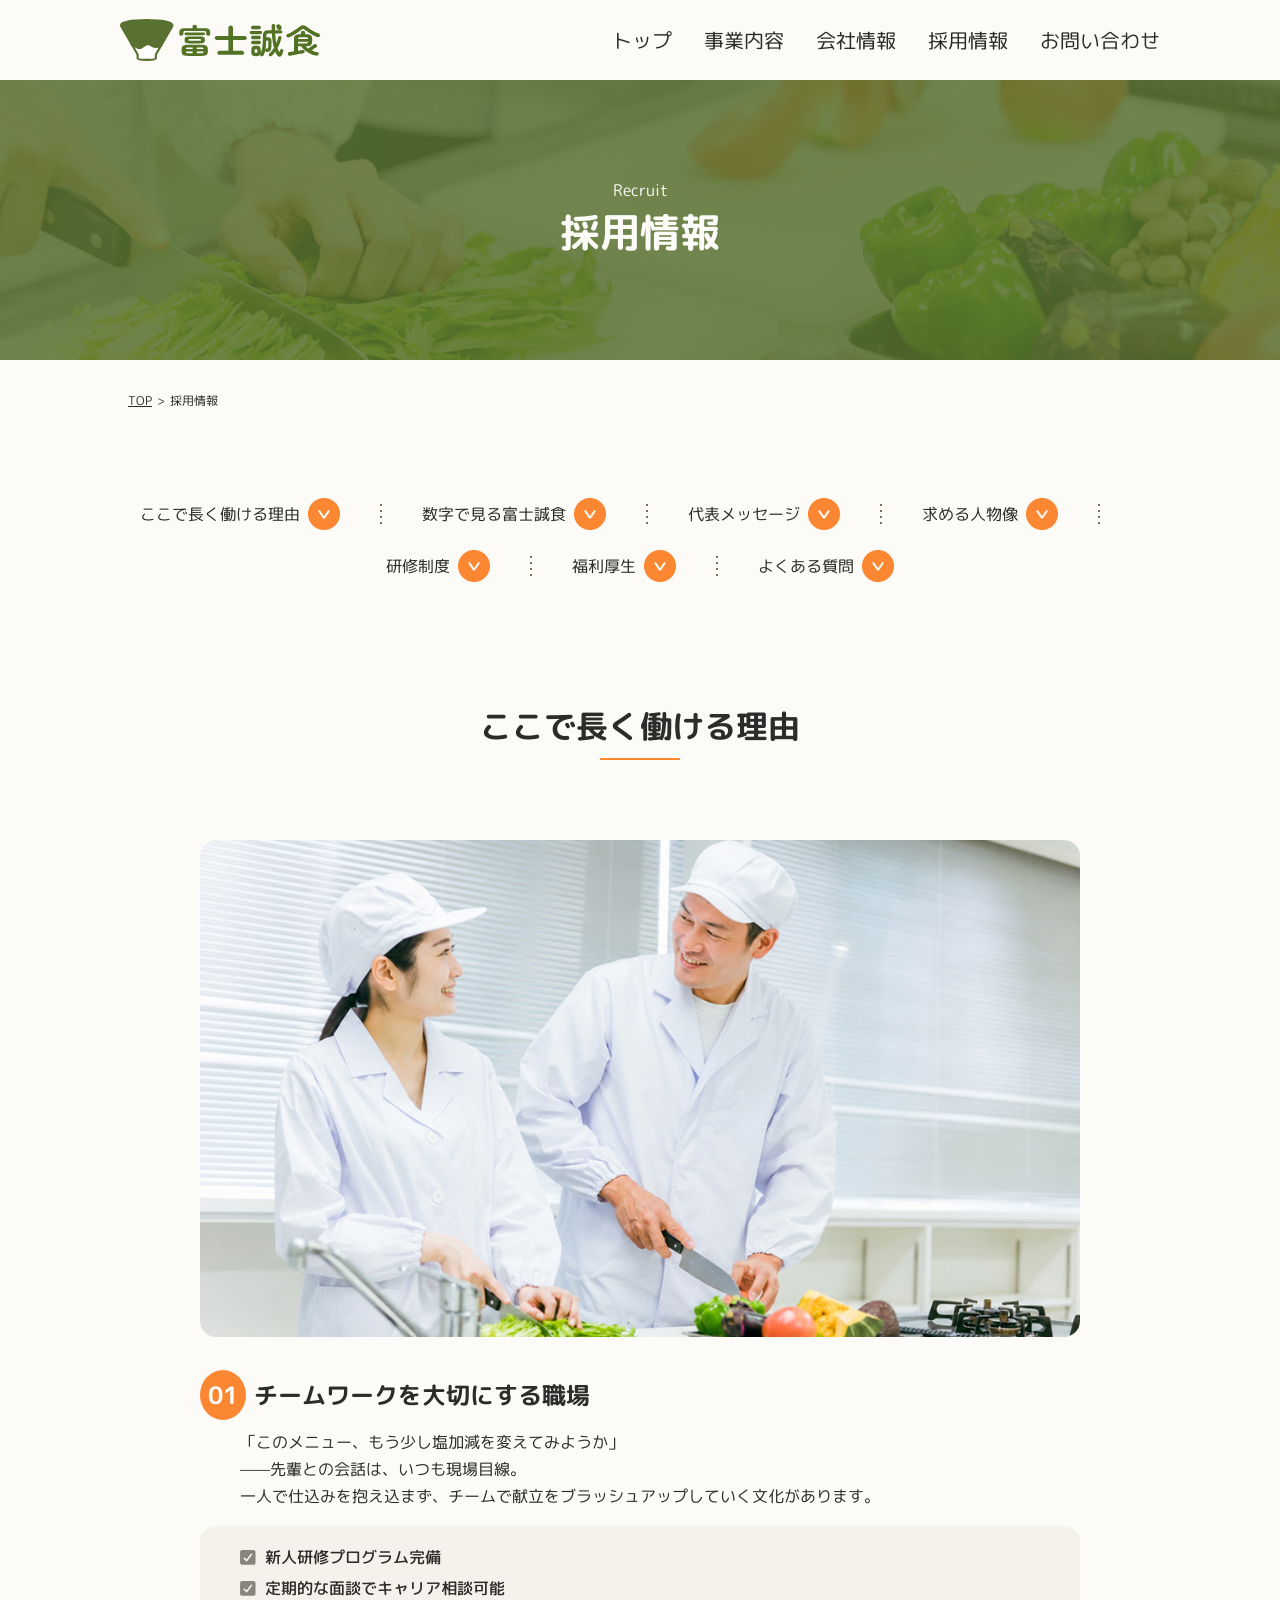
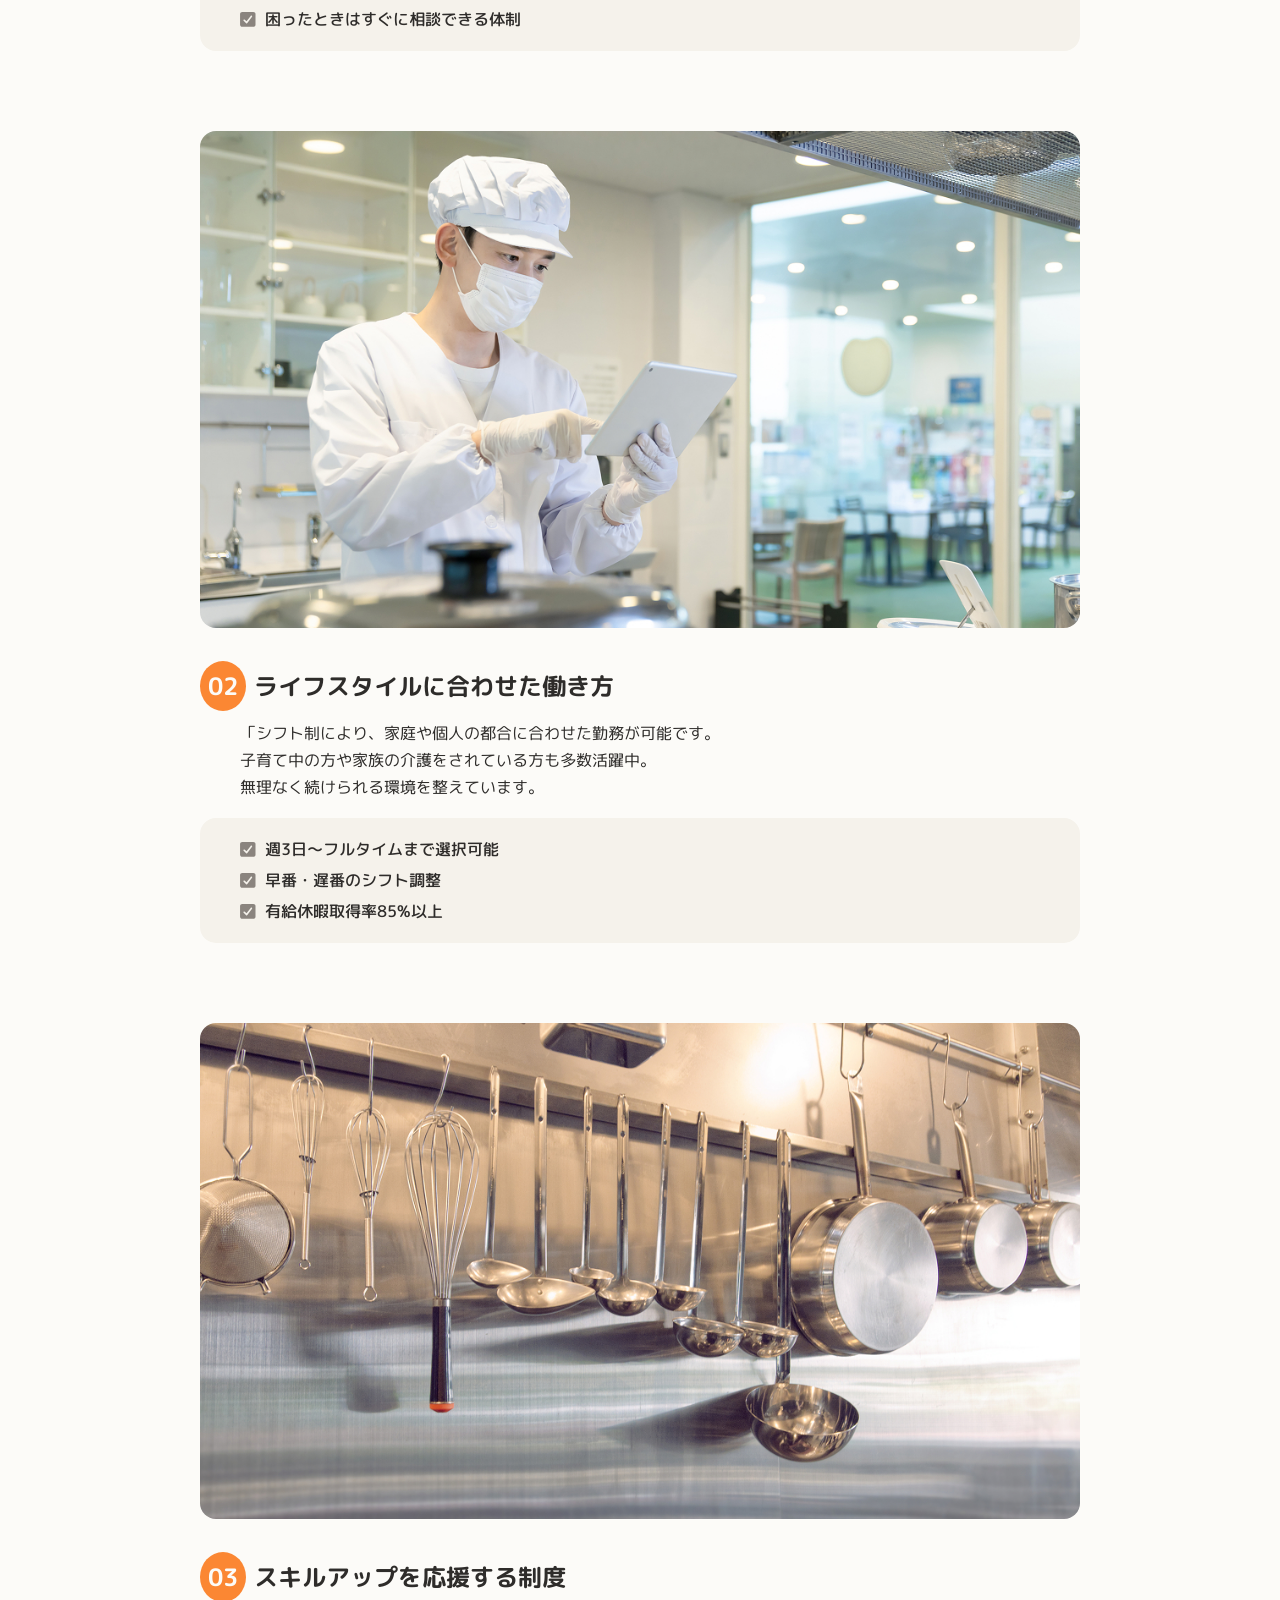
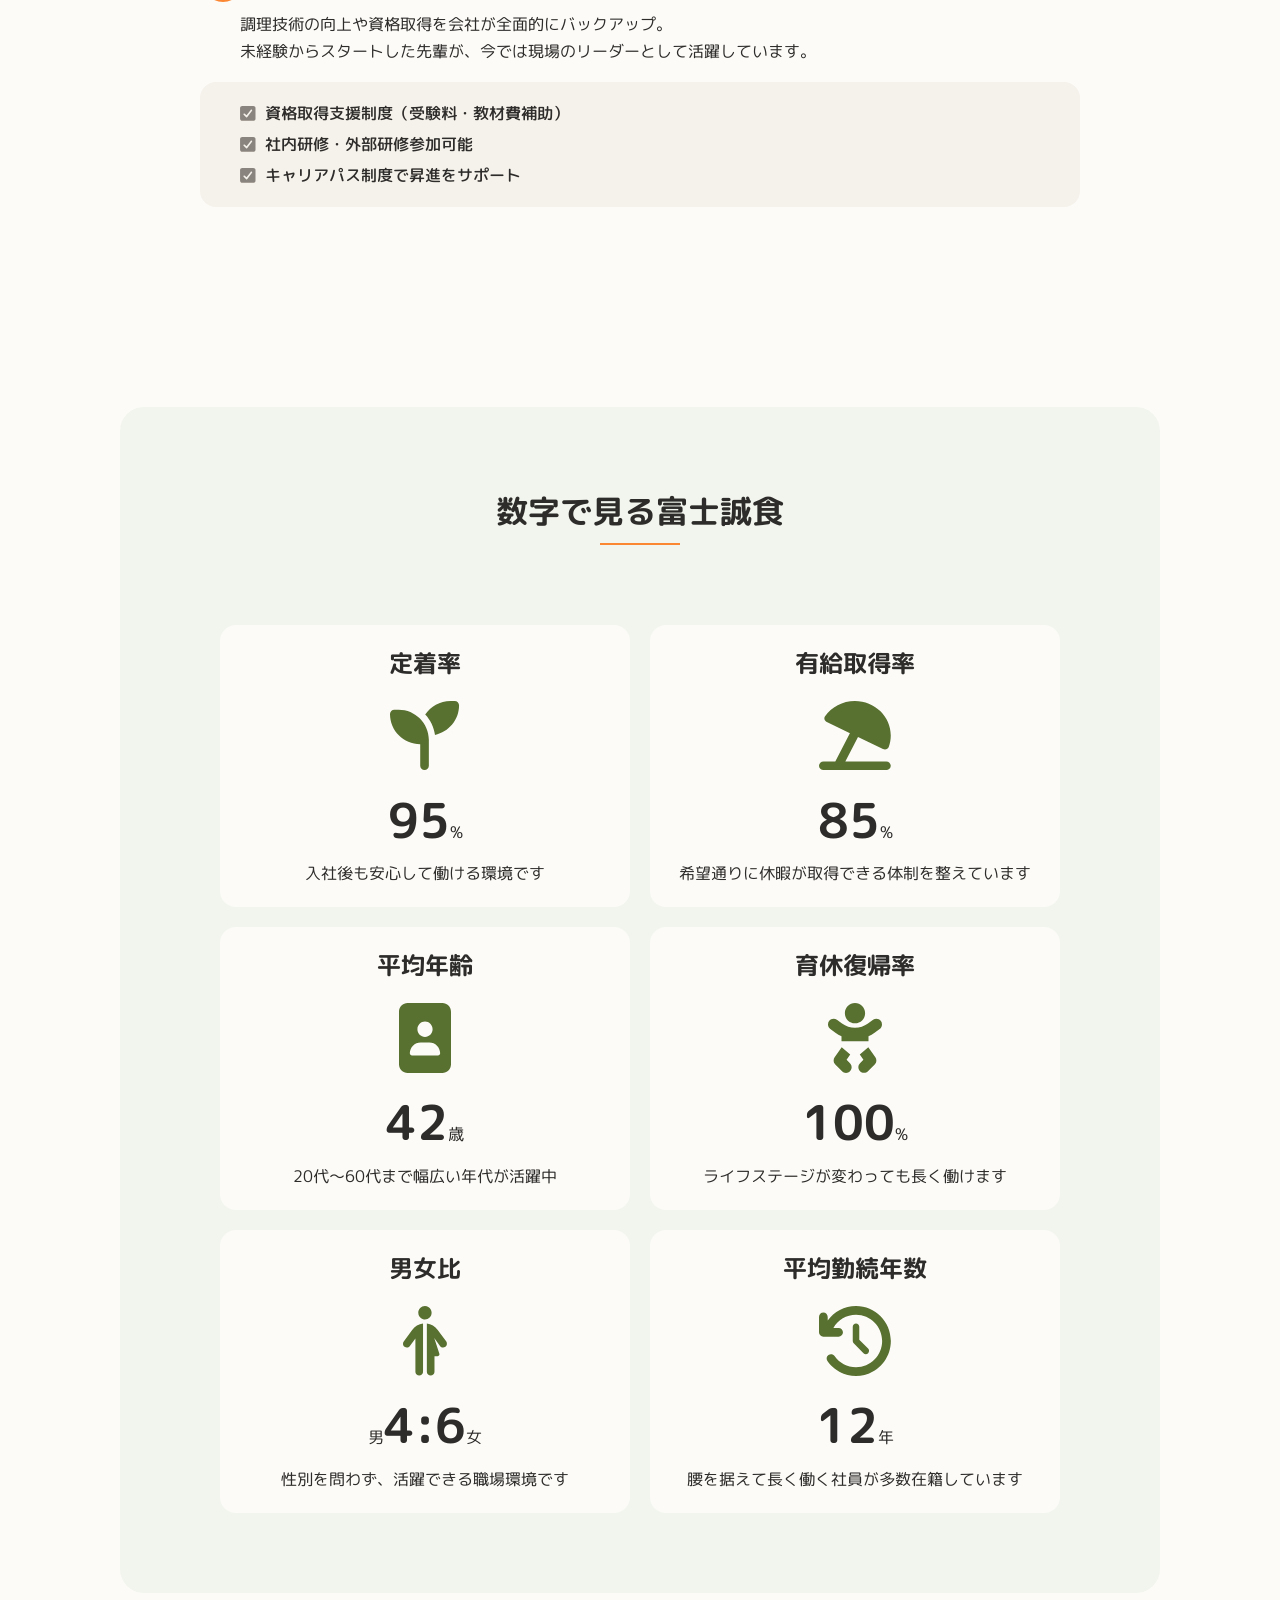
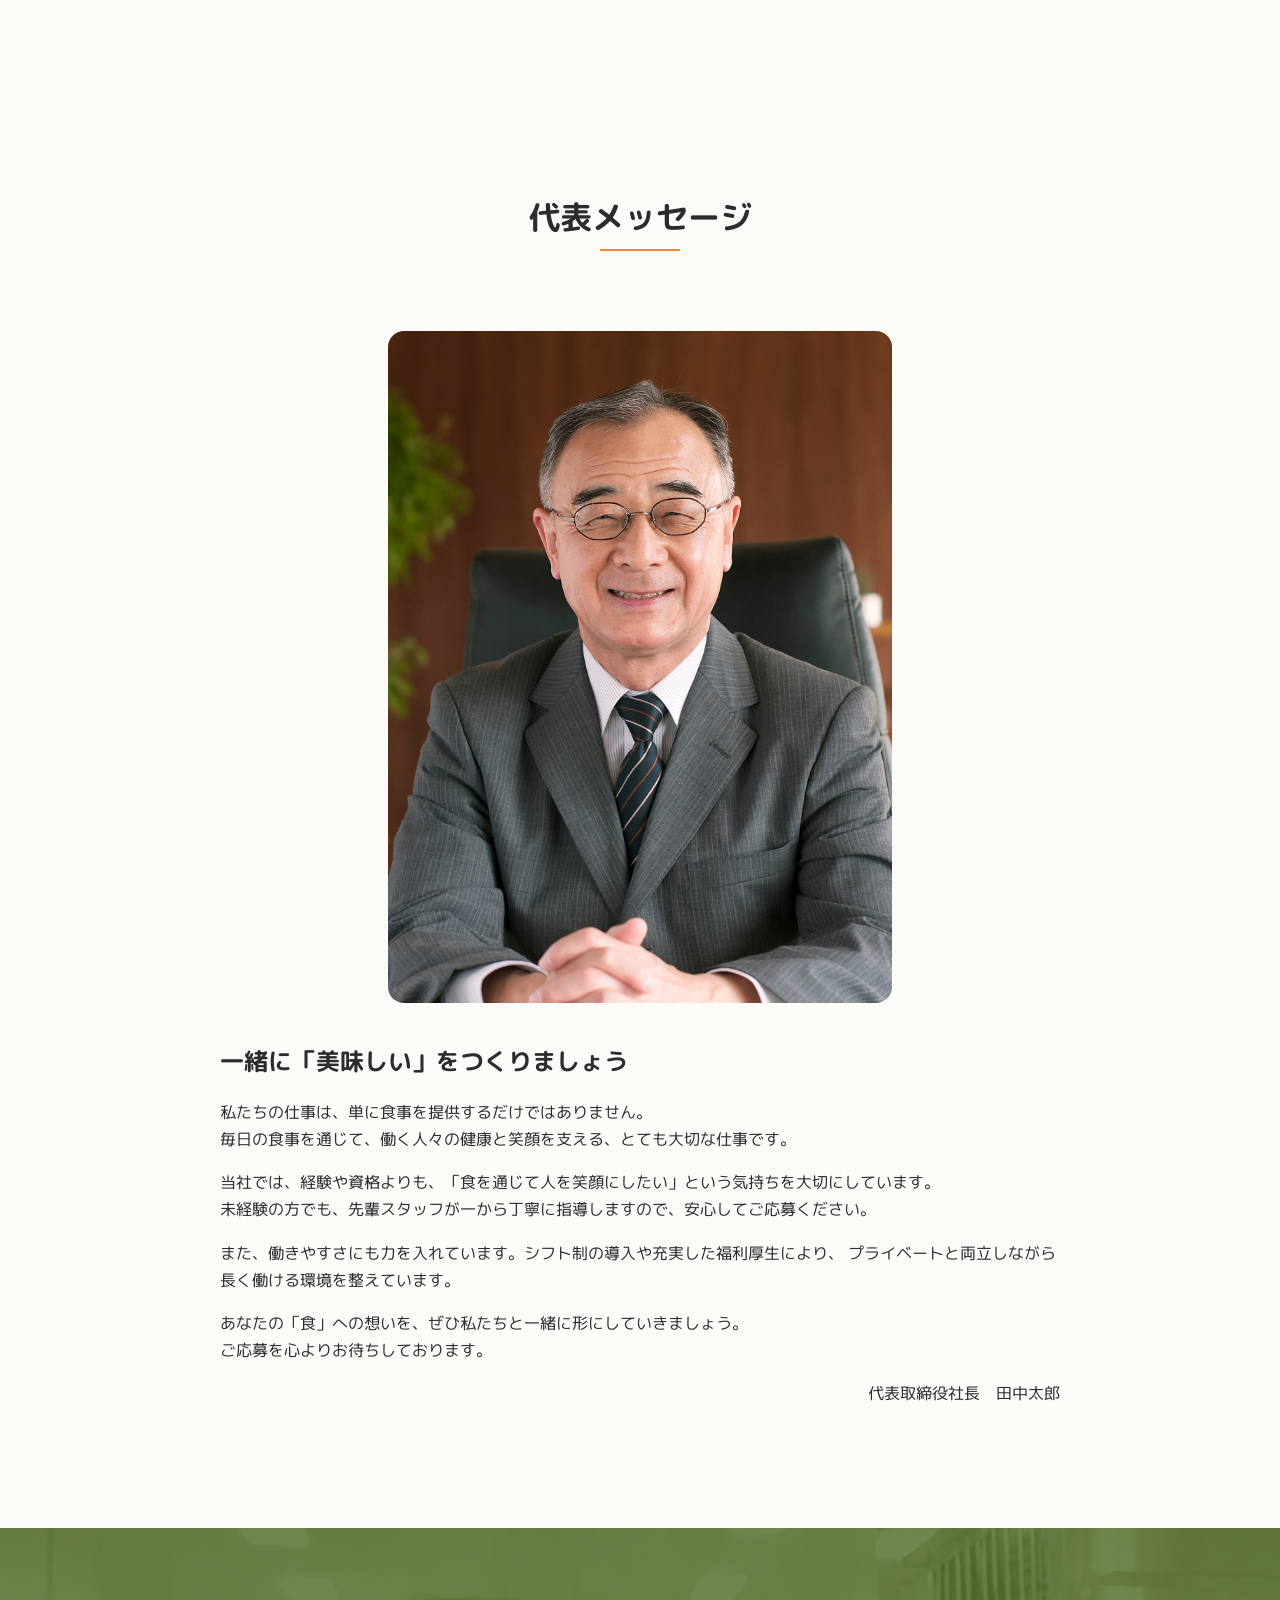
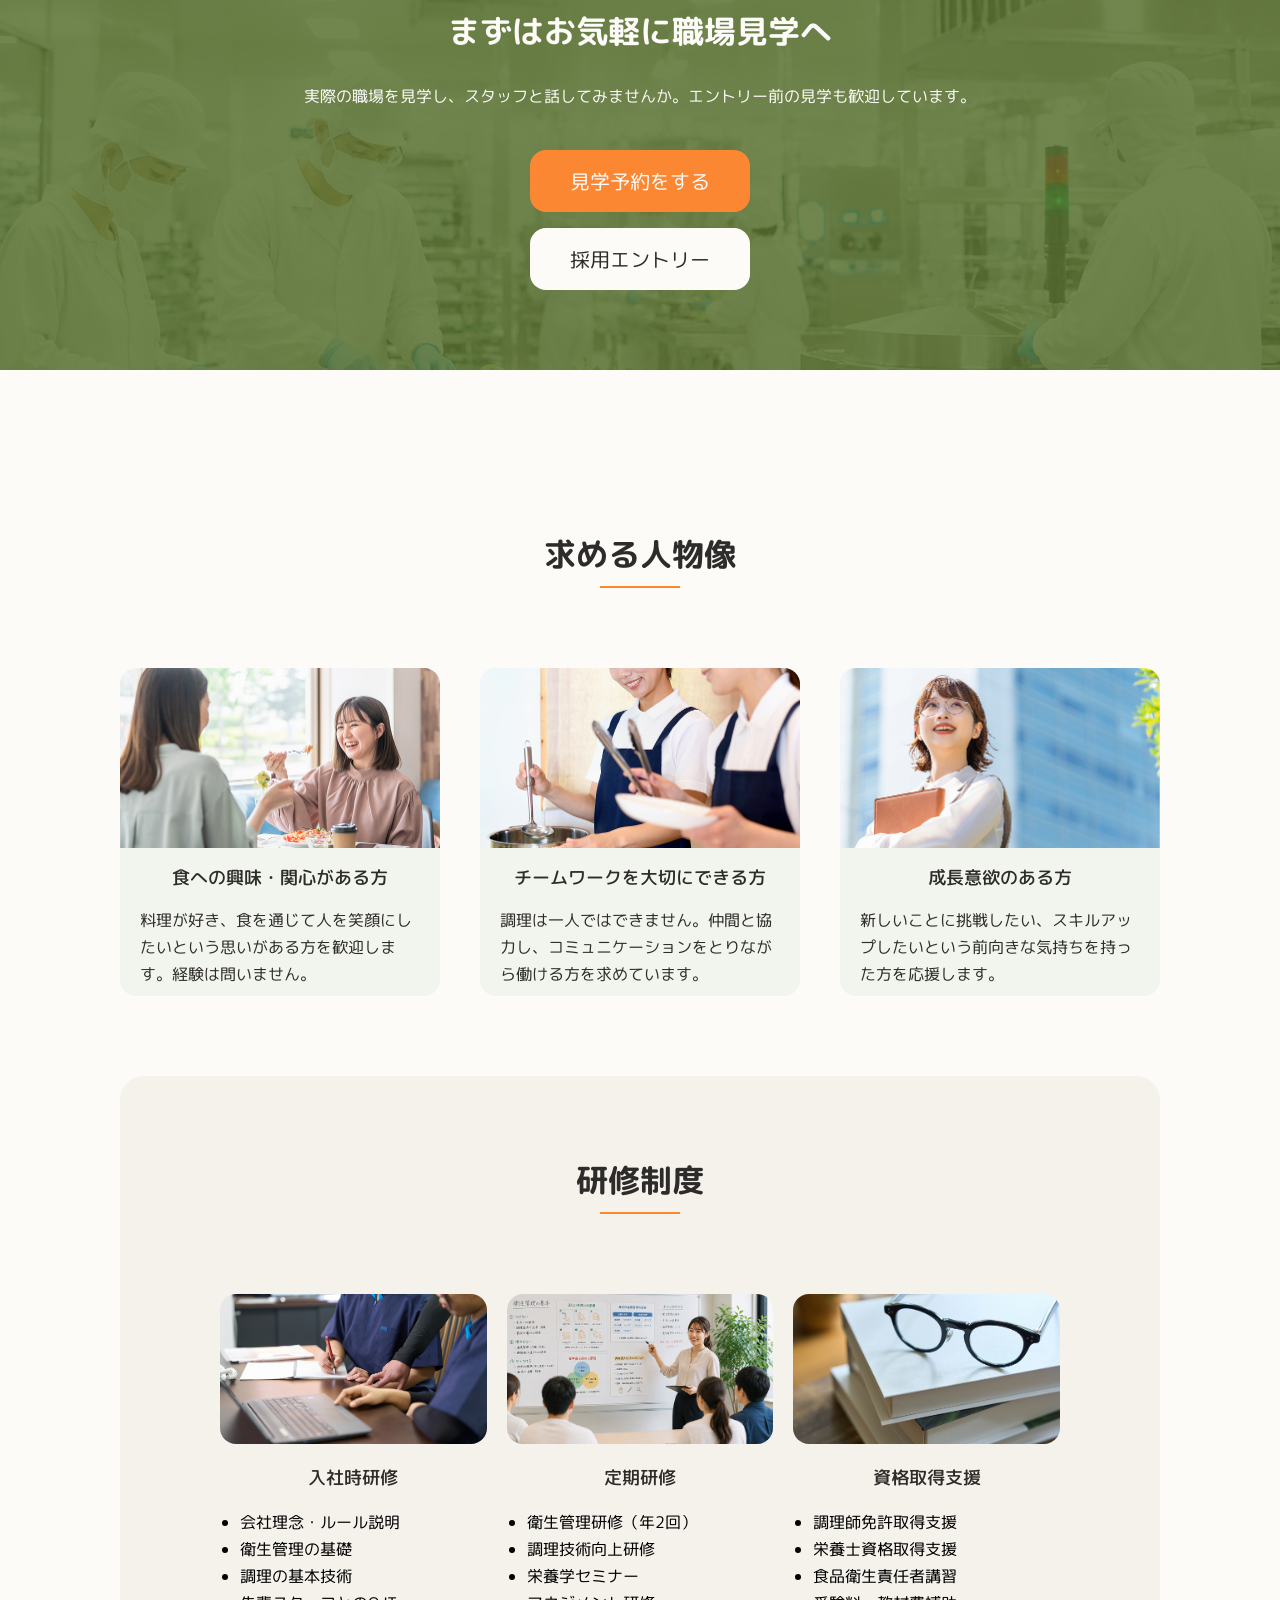
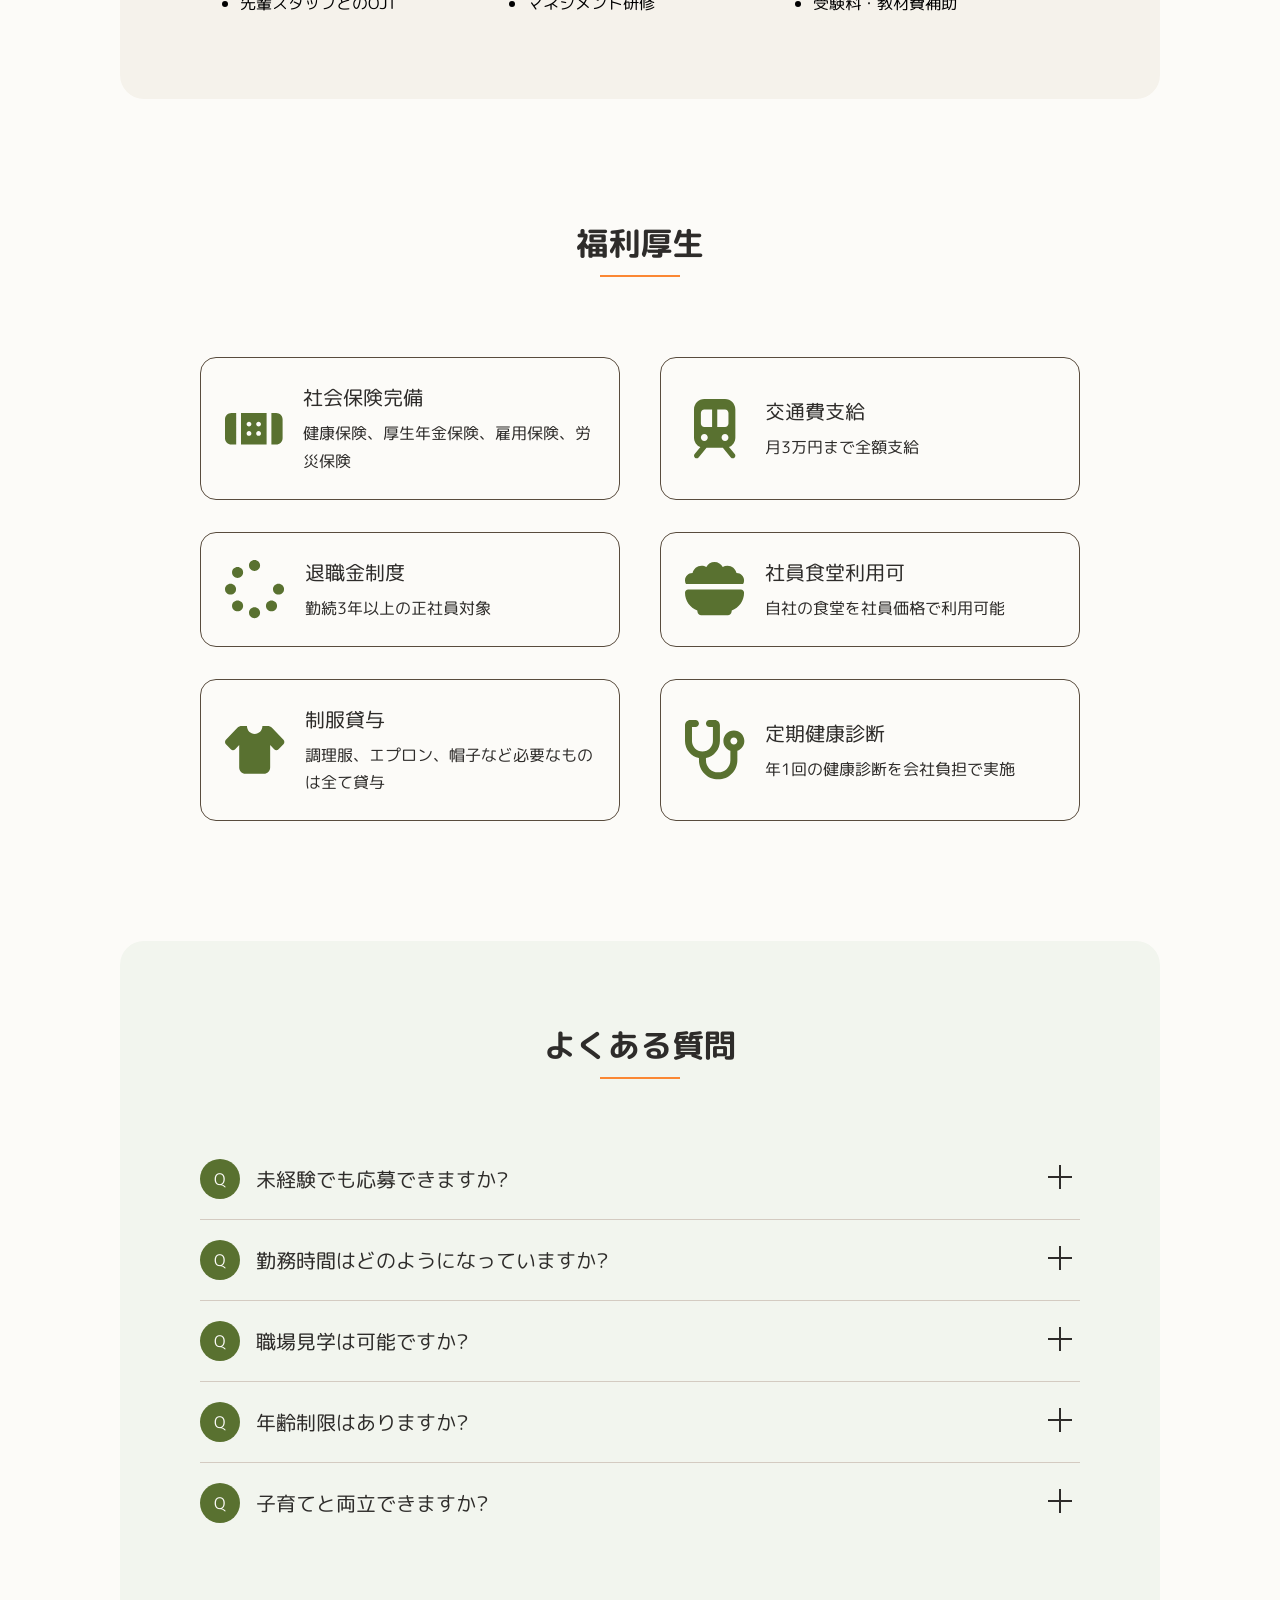
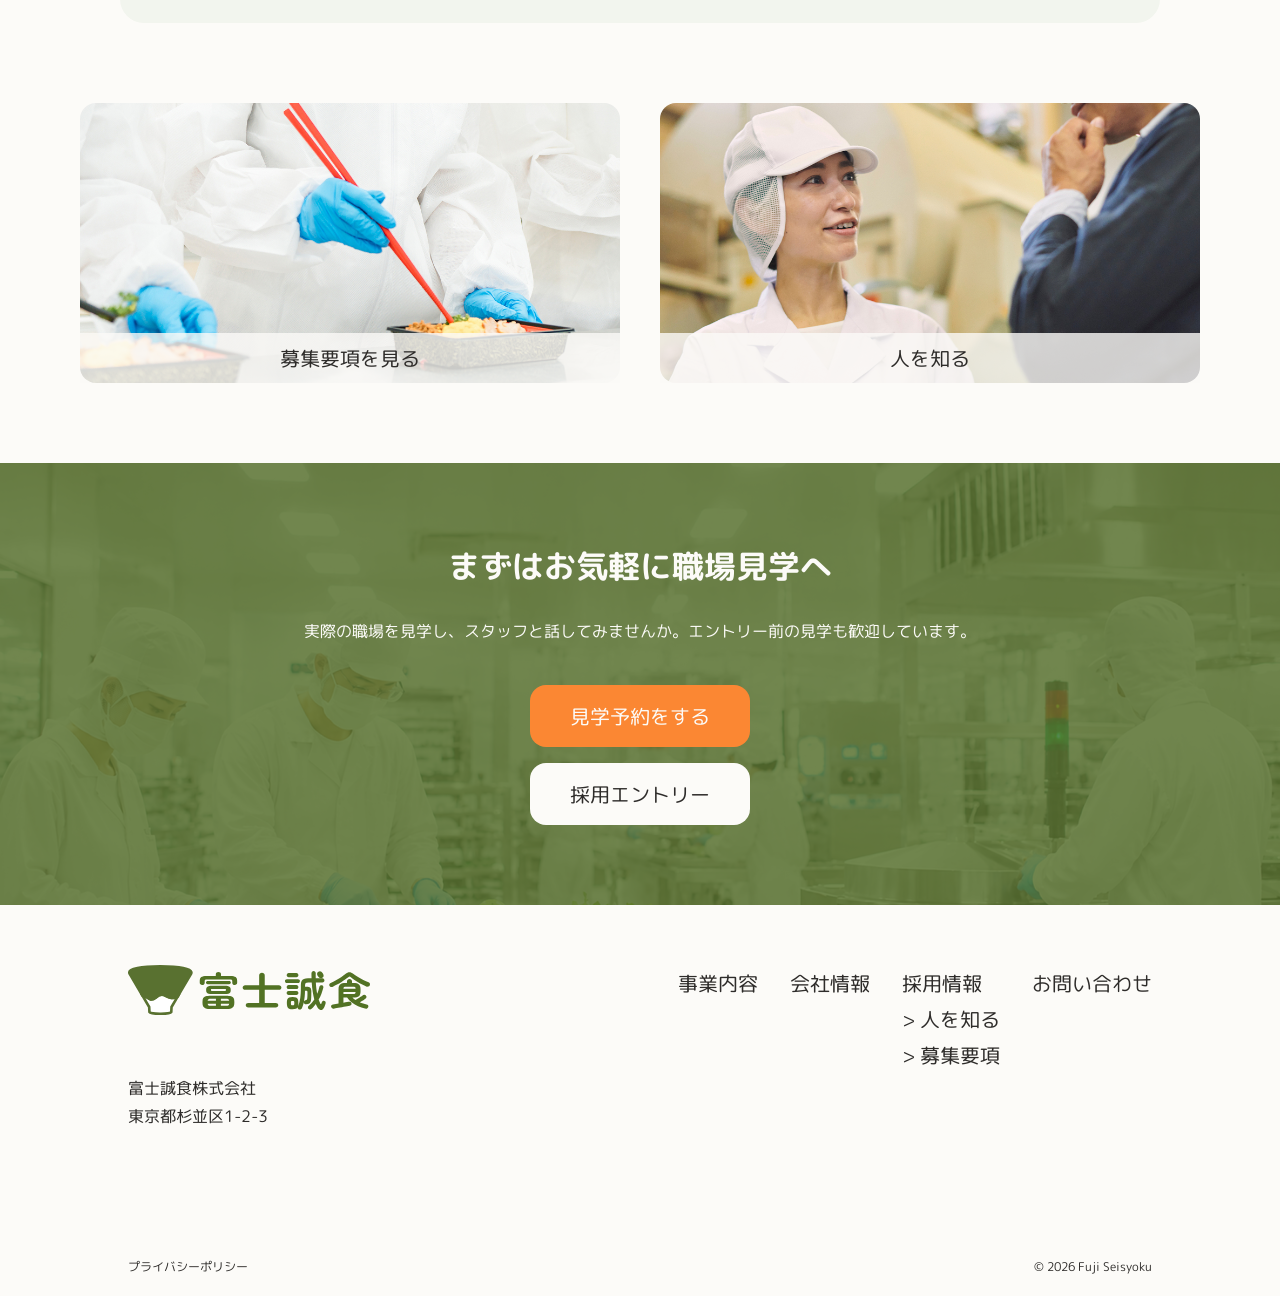
==== commit 7637995f: "微調整" ====
--- a/recruit/index.html
+++ b/recruit/index.html
@@ -12,6 +12,7 @@
 	<link rel="preconnect" href="https://fonts.gstatic.com" crossorigin>
 	<link href="https://fonts.googleapis.com/css2?family=M+PLUS+Rounded+1c:wght@400;500;700&display=swap"
 		rel="stylesheet">
+	<meta name="robots" content="noindex">
 
 </head>
 
@@ -69,7 +70,7 @@
 
 		<nav class="c-breadcrumb" aria-label="パンくず">
 			<ol class="c-breadcrumb__list">
-				<li><a href="../">TOP</a></li>
+				<li><a href="https://tokyo-designplex.jp/~26G_miyauchi/project/">TOP</a></li>
 				<span>></span>
 				<li>採用情報</li>
 			</ol>
--- a/css/style.css
+++ b/css/style.css
@@ -55,6 +55,10 @@
 
 img {
   display: block;
+}
+
+button {
+  font-family: "M PLUS Rounded 1c", sans-serif, YuGothic, "Yu Gothic", "游ゴシック体", "游ゴシック", "Hiragino Kaku Gothic ProN", "HiraKakuPro-W3", "メイリオ", Meiryo, Verdana, sans-serif;
 }
 
 .l-header {
@@ -892,6 +896,7 @@
   .p-top-card__img-right .p-top-card__image img {
     border-radius: 24px;
     border: 6px solid #597130;
+    width: 100%;
   }
 }
 
@@ -932,6 +937,7 @@
   .p-top-card__img-left .p-top-card__image img {
     border-radius: 24px;
     border: 6px solid #597130;
+    width: 100%;
   }
 }
 
@@ -1742,6 +1748,12 @@
 }
 
 @media (max-width: 768px) {
+  .p-company__table tr:last-child th {
+    border-bottom: 1px solid #597130;
+  }
+}
+
+@media (max-width: 768px) {
   .p-company__table th br {
     display: none;
   }
@@ -2021,6 +2033,7 @@
   display: flex;
   align-items: center;
   justify-content: space-between;
+  cursor: pointer;
 }
 
 .p-access__icon {
@@ -2248,6 +2261,7 @@
   padding: 40px 20px;
   border-collapse: collapse;
   width: 100%;
+  border-bottom: 1px solid #D4CBC1;
 }
 @media (max-width: 768px) {
   .p-tab__table {
@@ -2258,6 +2272,7 @@
 .p-tab__table td {
   border: 1px solid #D4CBC1;
   padding: 8px 16px;
+  border-bottom: 0;
 }
 .p-tab__table th {
   background-color: #F5F2EB;
@@ -2478,7 +2493,7 @@
 }
 .p-numbers__grid-item img {
   height: 70px;
-  margin: 20px 0 8px;
+  margin: 20px auto 8px;
 }
 .p-numbers__grid-item span {
   font-size: 4.8rem;
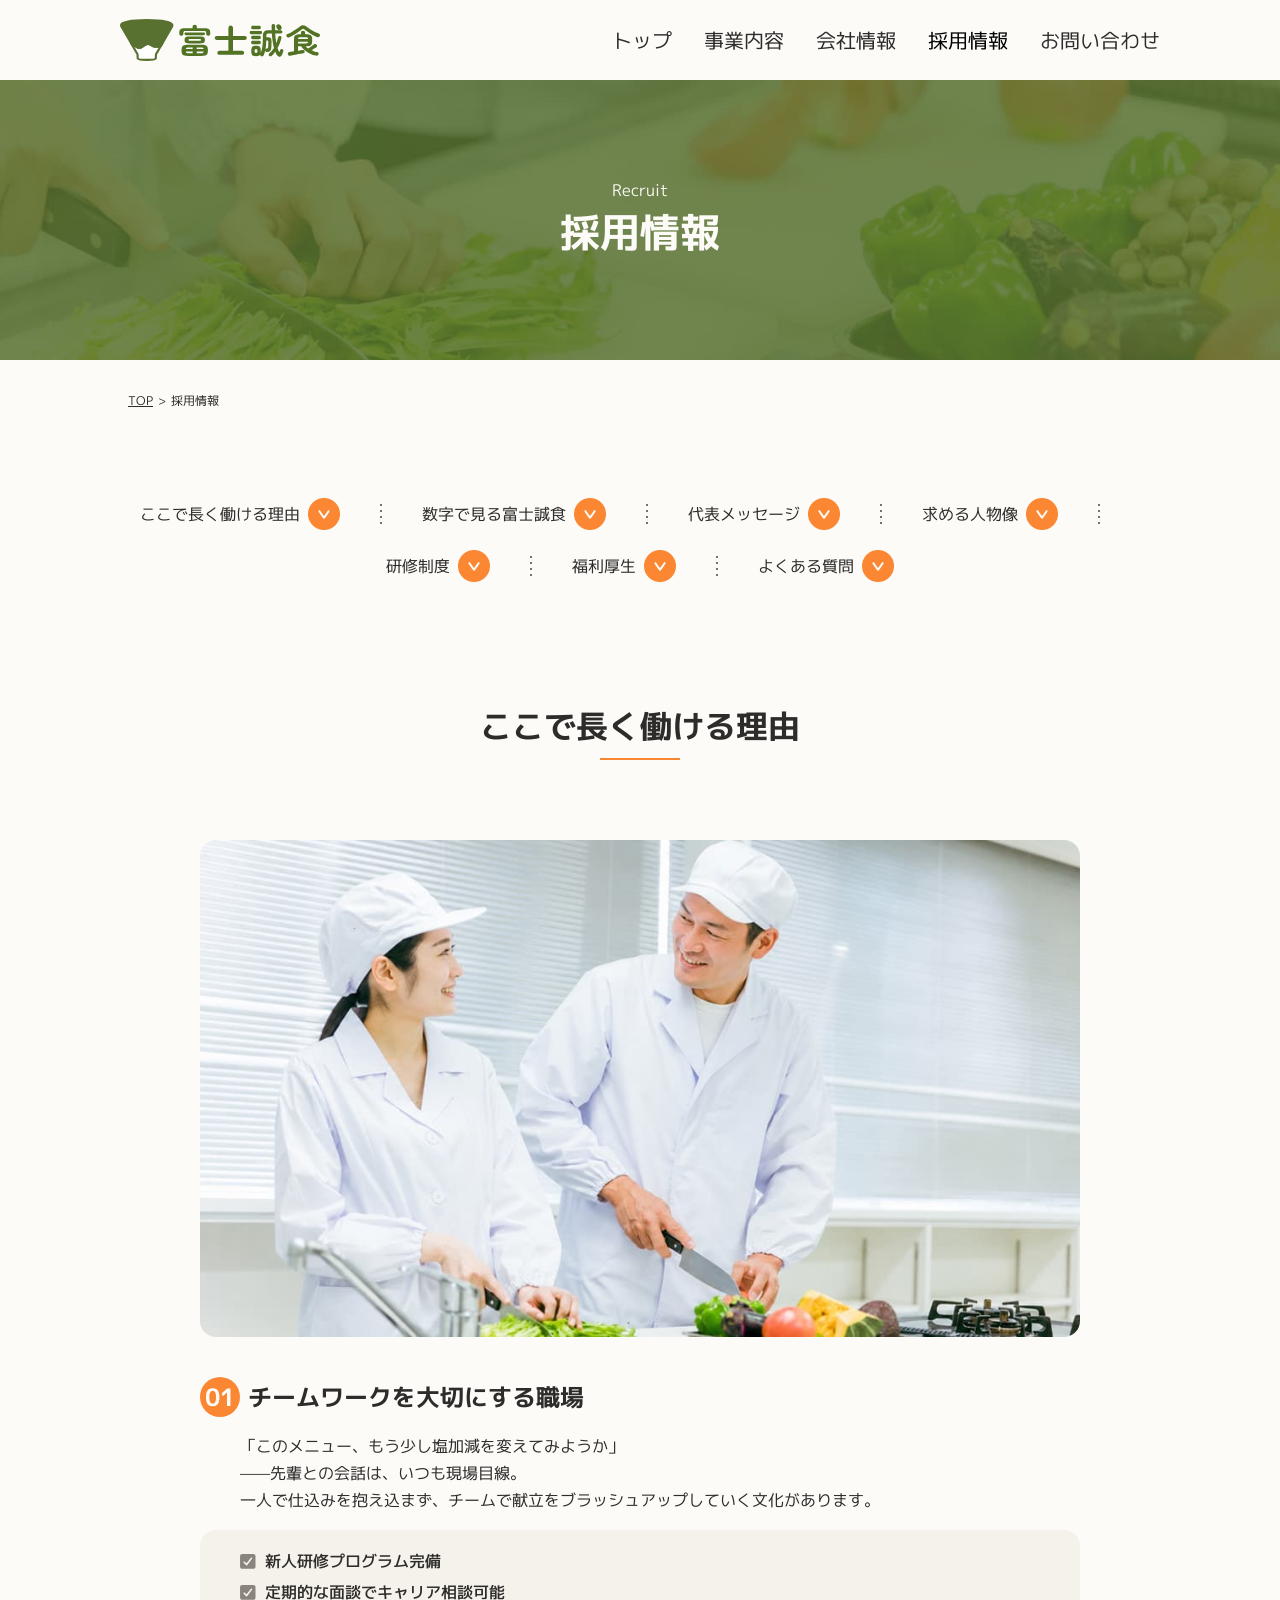
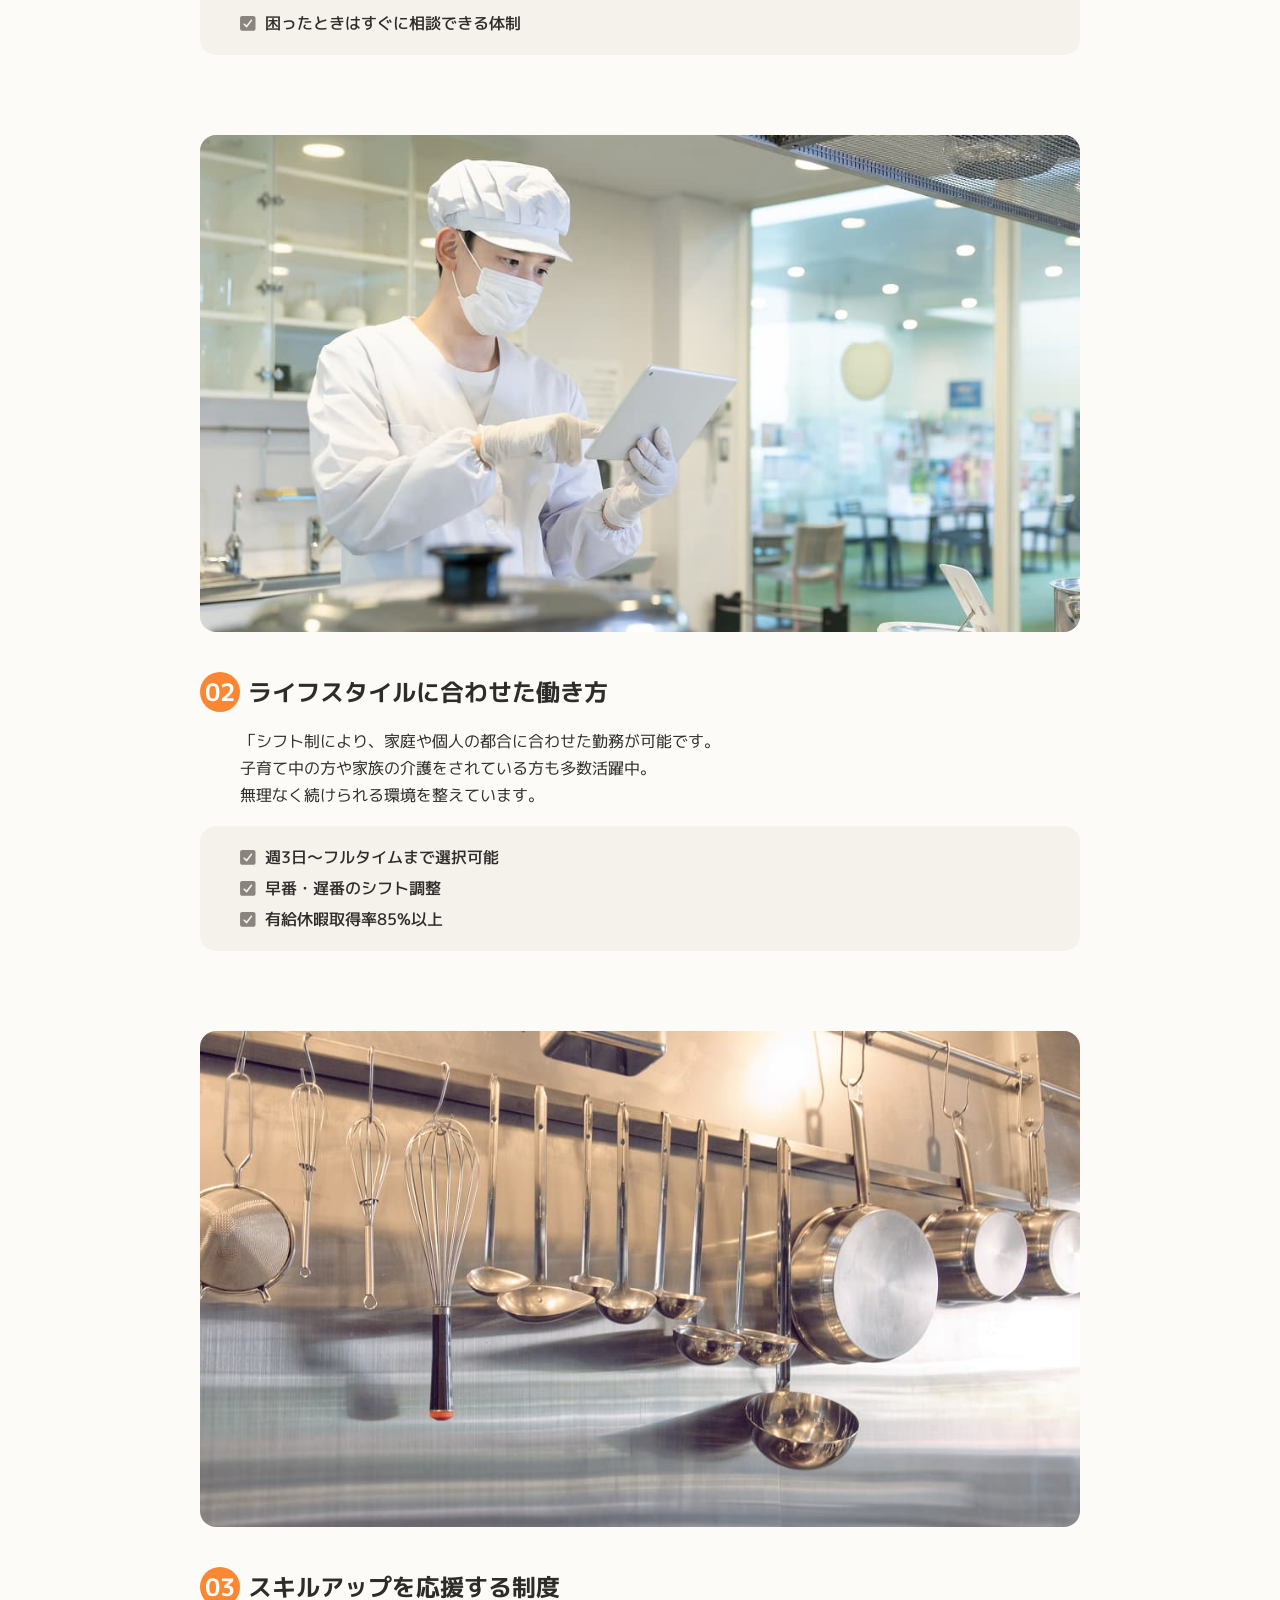
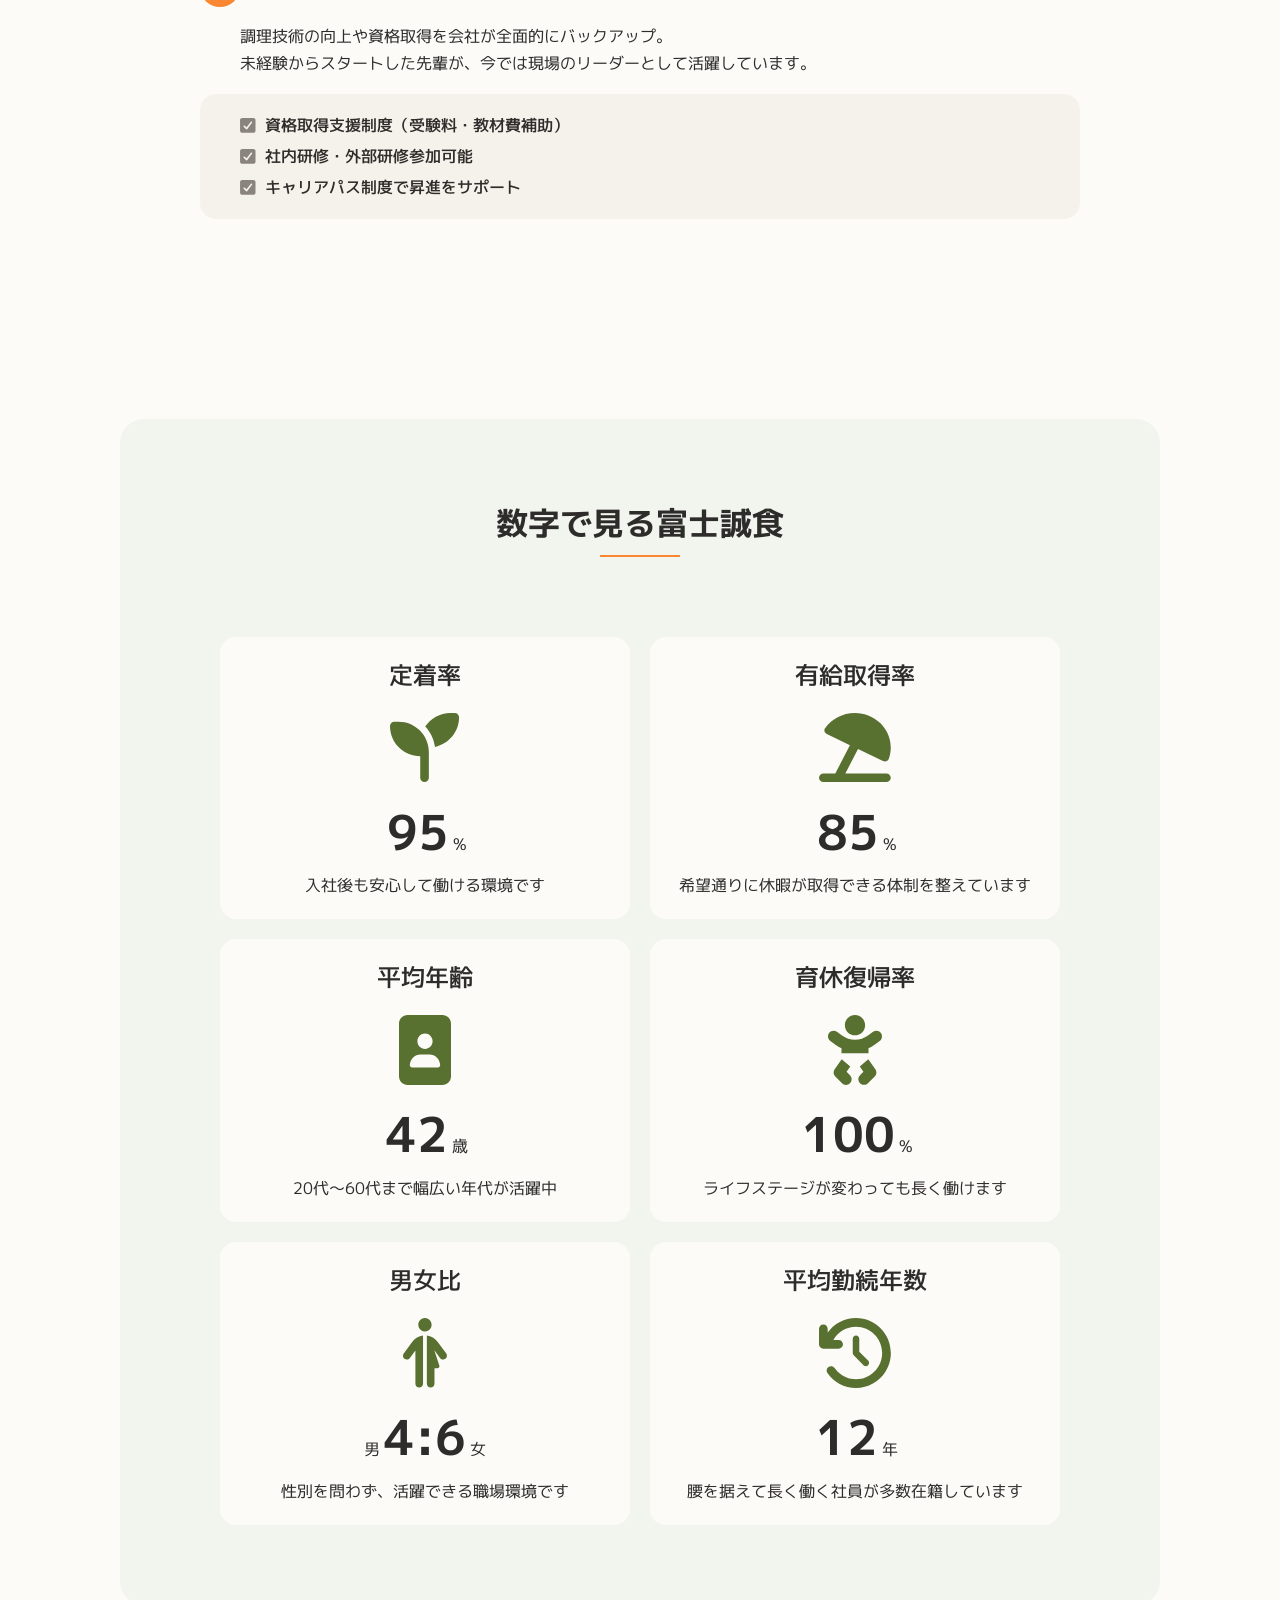
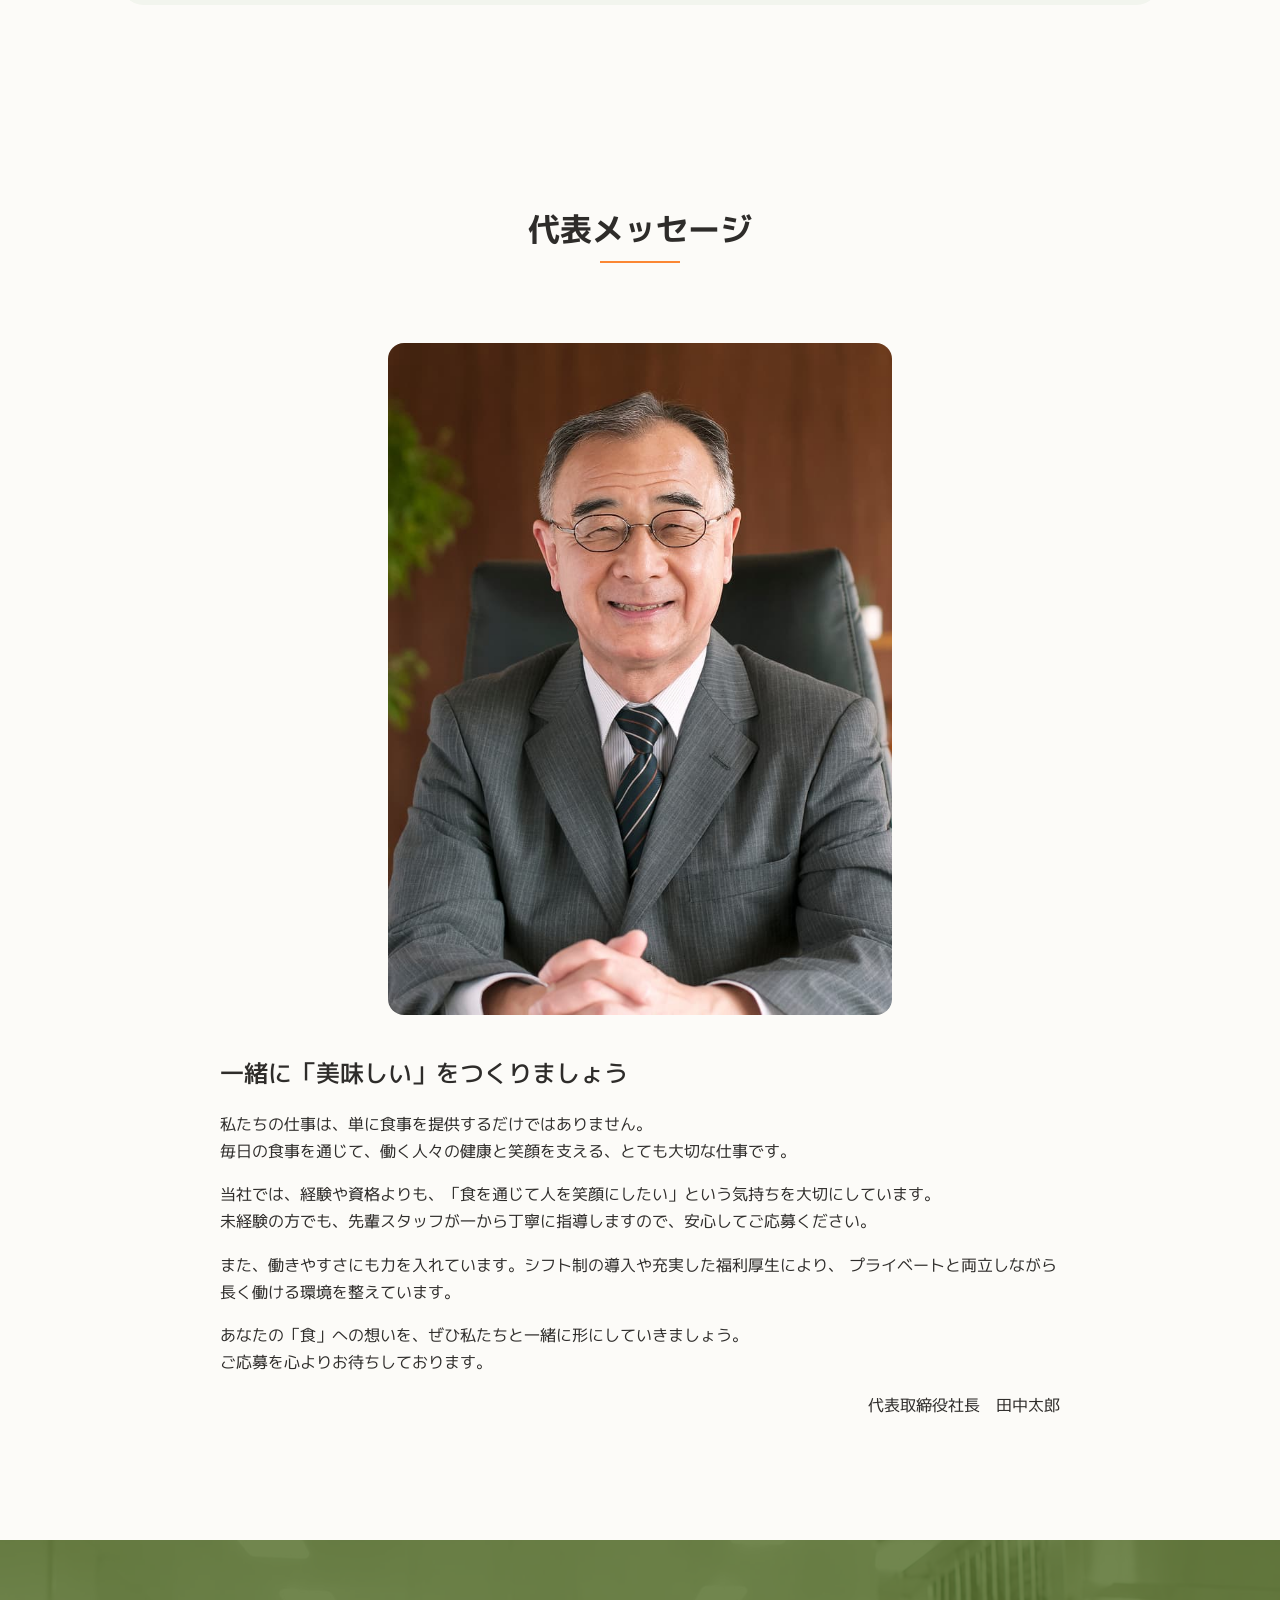
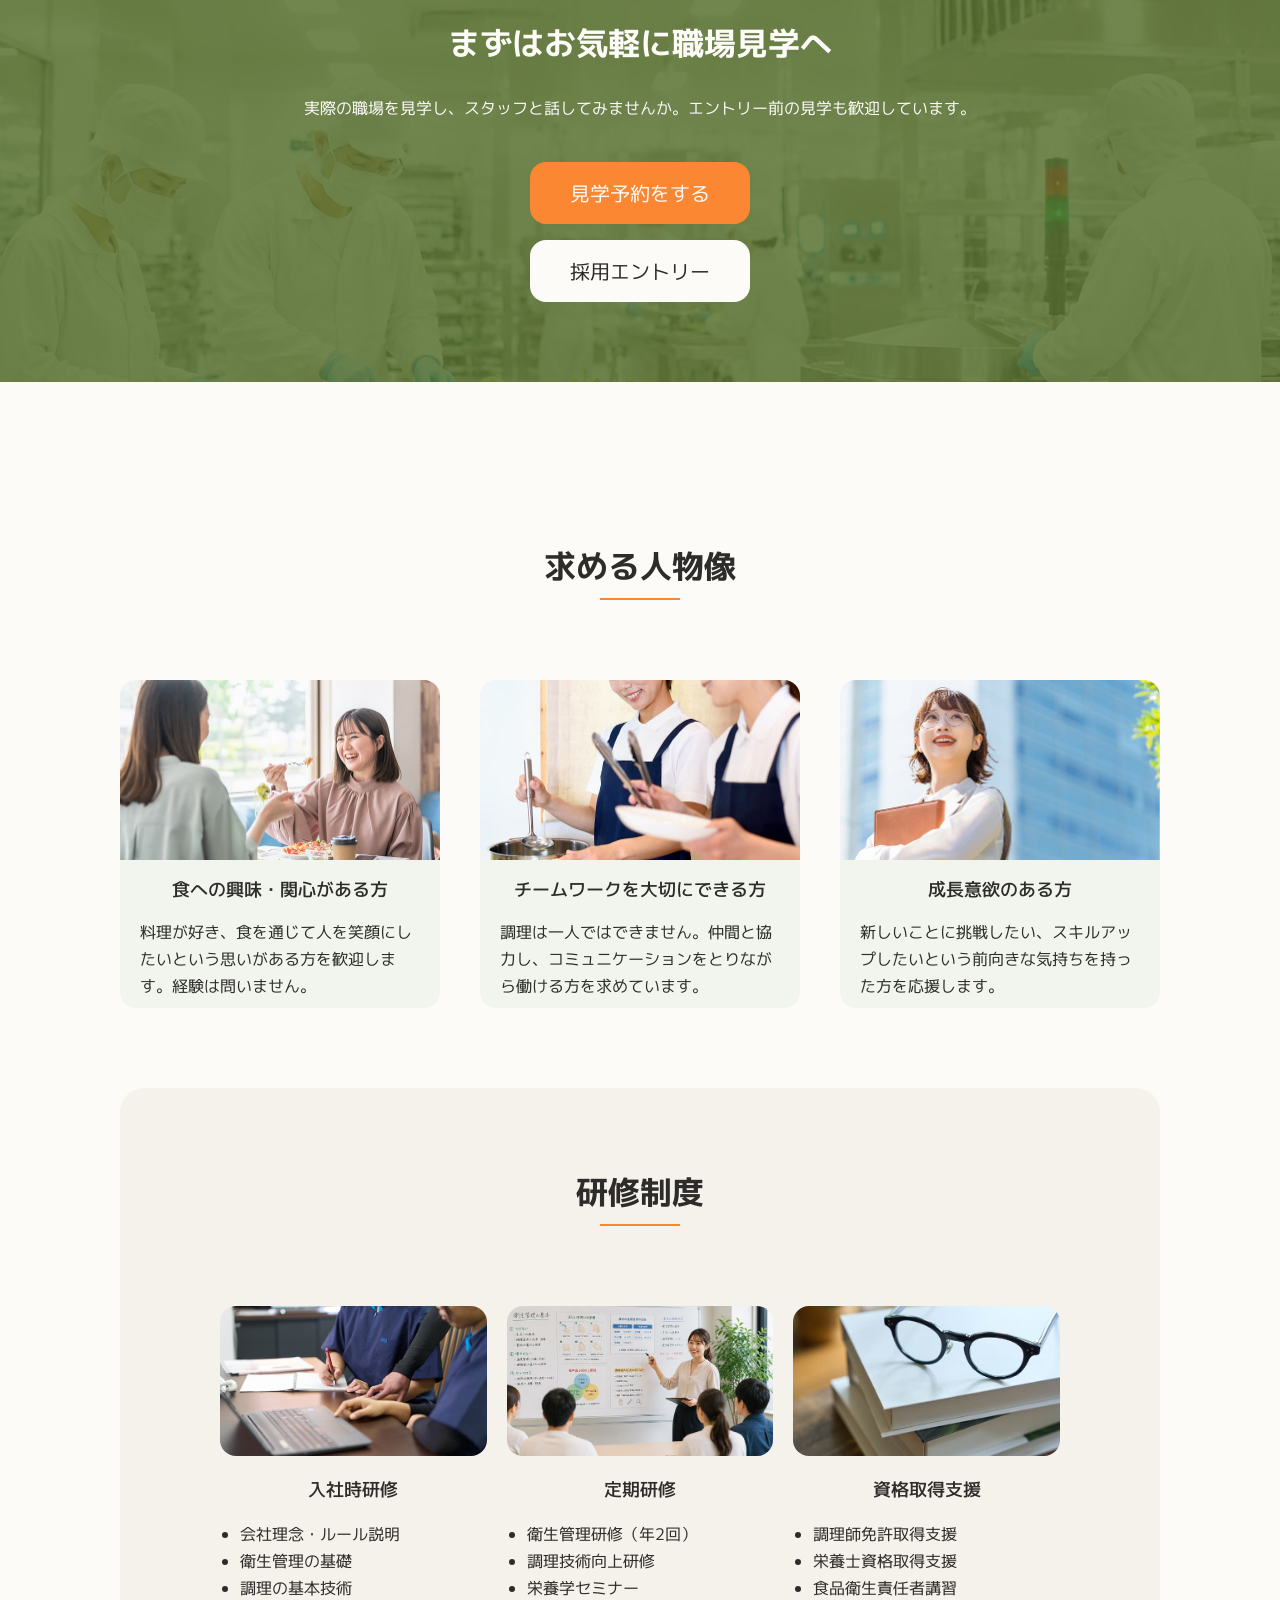
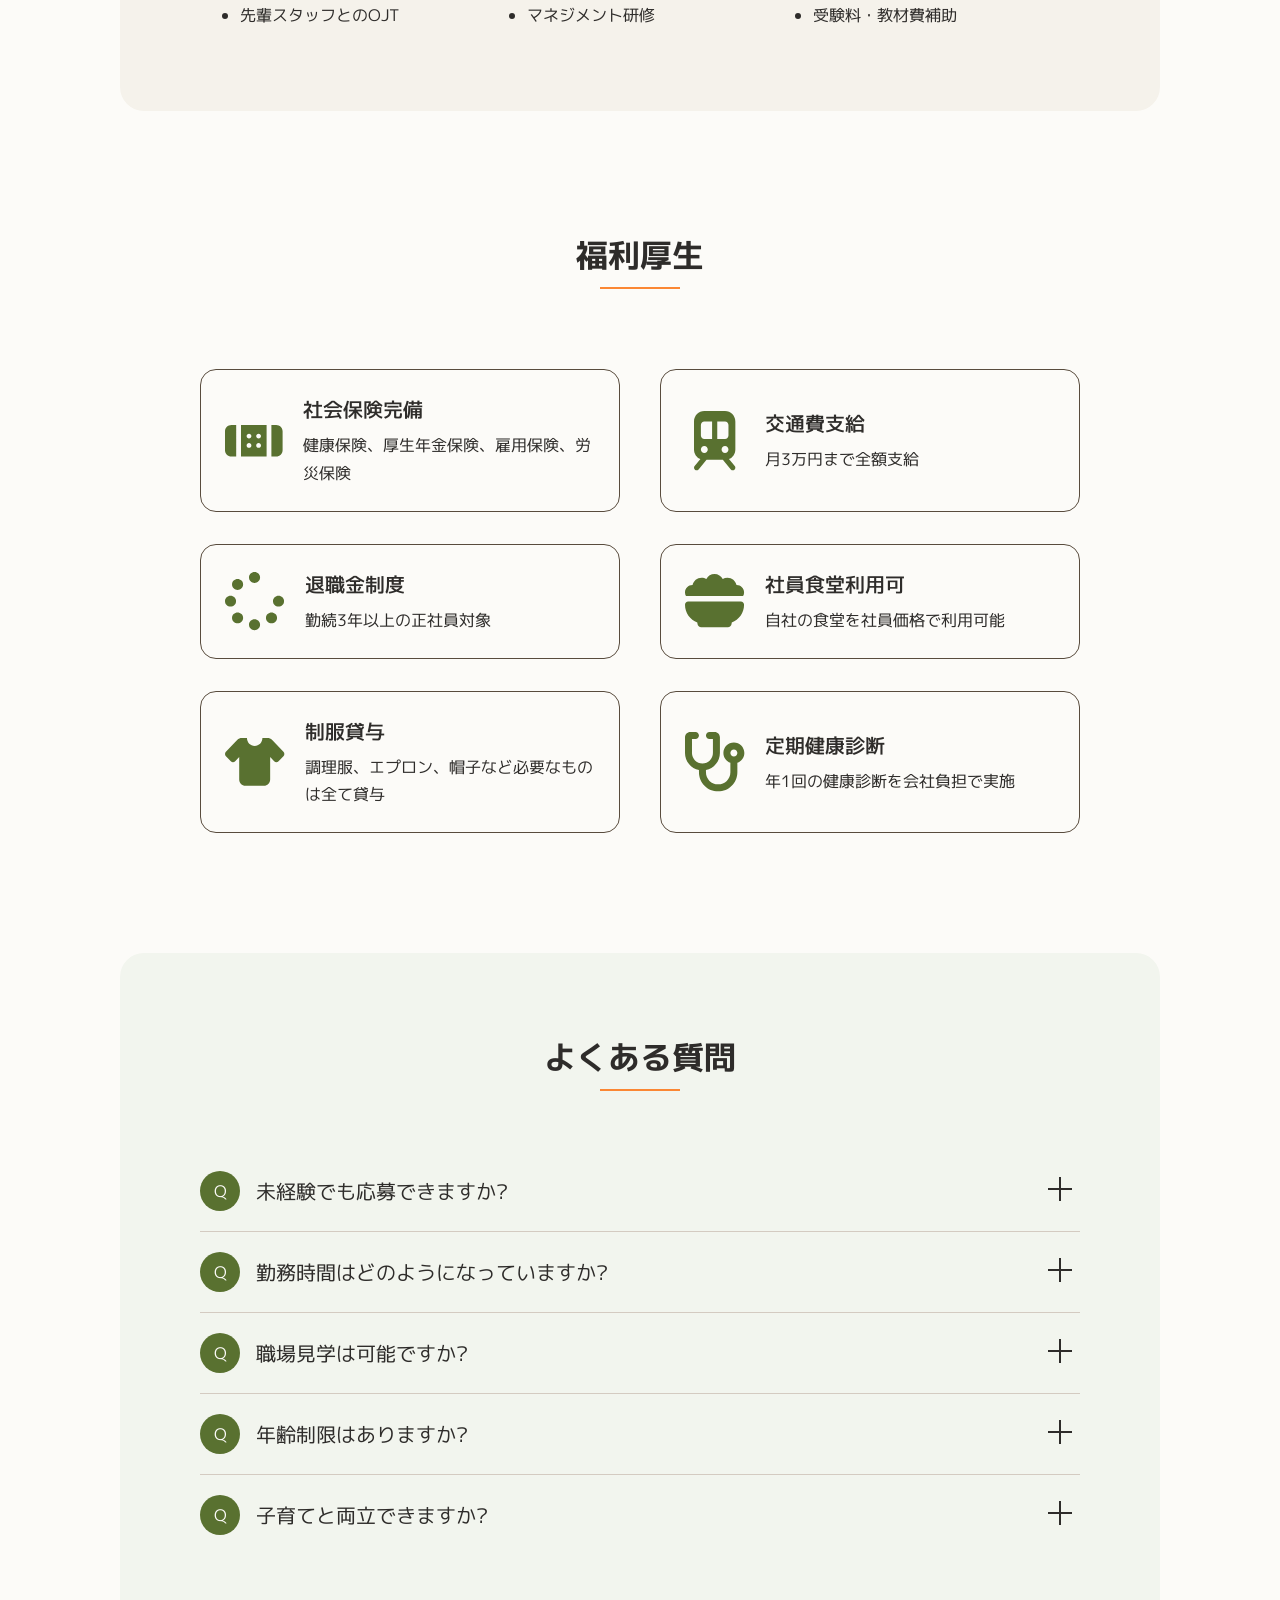
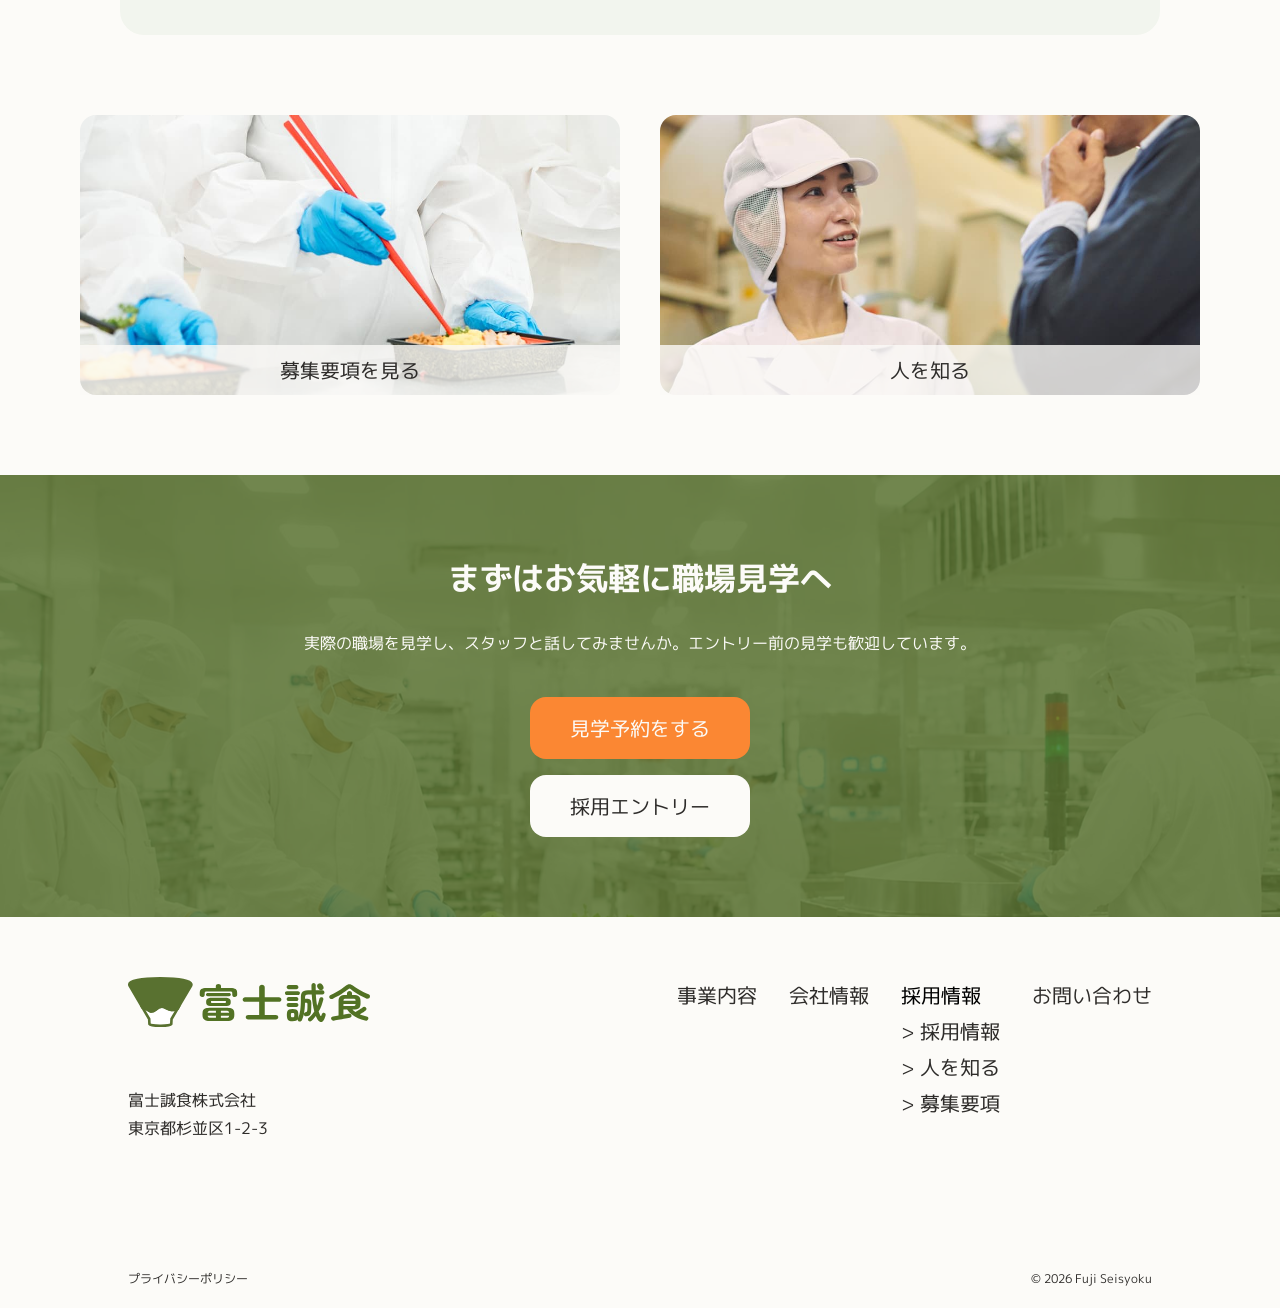
==== commit c4db837c: "フォント変更、画像圧縮など" ====
--- a/recruit/index.html
+++ b/recruit/index.html
@@ -10,8 +10,7 @@
 	<link rel="stylesheet" href="../css/style.css">
 	<link rel="preconnect" href="https://fonts.googleapis.com">
 	<link rel="preconnect" href="https://fonts.gstatic.com" crossorigin>
-	<link href="https://fonts.googleapis.com/css2?family=M+PLUS+Rounded+1c:wght@400;500;700&display=swap"
-		rel="stylesheet">
+	<link href="https://fonts.googleapis.com/css2?family=M+PLUS+1p&display=swap" rel="stylesheet">
 	<meta name="robots" content="noindex">
 
 </head>
@@ -35,8 +34,9 @@
 				<li><a href="https://tokyo-designplex.jp/~26G_miyauchi/project/">トップ</a></li>
 				<li><a href="../business.html">事業内容</a></li>
 				<li><a href="../company.html">会社情報</a></li>
-				<li><a href="../recruit/">採用情報</a>
+				<li>採用情報
 					<ul class="l-header__nav__sub js-gnav__sub">
+						<li><a href="../recruit/">採用情報</a></li>
 						<li><a href="../recruit/people/">人を知る</a></li>
 						<li><a href="../recruit/requirements/">募集要項</a></li>
 					</ul>
@@ -50,8 +50,9 @@
 				<li><a href="https://tokyo-designplex.jp/~26G_miyauchi/project/">トップ</a></li>
 				<li><a href="../business.html">事業内容</a></li>
 				<li><a href="../company.html">会社情報</a></li>
-				<li><a href="../recruit/">採用情報</a>
+				<li>採用情報
 					<ul class="l-header__drawer__sub">
+						<li><a href="../recruit/">> 採用情報</a></li>
 						<li><a href="../recruit/people/">> 人を知る</a></li>
 						<li><a href="../recruit/requirements/">> 募集要項</a></li>
 					</ul>
@@ -511,8 +512,9 @@
 				<ul>
 					<li><a href="../business.html">事業内容</a></li>
 					<li><a href="../company.html">会社情報</a></li>
-					<li><a href="../recruit/">採用情報</a>
+					<li>採用情報
 						<ul>
+							<li><a href="../recruit/">> 採用情報</a></li>
 							<li><a href="../recruit/people/">> 人を知る</a></li>
 							<li><a href="../recruit/requirements/">> 募集要項</a></li>
 						</ul>
--- a/css/style.css
+++ b/css/style.css
@@ -6,8 +6,17 @@
 
 body {
   margin: 0;
-  font-family: "M PLUS Rounded 1c", sans-serif, YuGothic, "Yu Gothic", "游ゴシック体", "游ゴシック", "Hiragino Kaku Gothic ProN", "HiraKakuPro-W3", "メイリオ", Meiryo, Verdana, sans-serif;
+  font-family: "M PLUS 1p", sans-serif;
   background-color: #FCFBF8;
+}
+
+main {
+  padding-top: 80px;
+}
+@media (max-width: 1024px) {
+  main {
+    padding-top: 0;
+  }
 }
 
 *,
@@ -58,7 +67,7 @@
 }
 
 button {
-  font-family: "M PLUS Rounded 1c", sans-serif, YuGothic, "Yu Gothic", "游ゴシック体", "游ゴシック", "Hiragino Kaku Gothic ProN", "HiraKakuPro-W3", "メイリオ", Meiryo, Verdana, sans-serif;
+  font-family: "M PLUS 1p", sans-serif;
 }
 
 .l-header {
@@ -69,11 +78,18 @@
   padding: 0 120px;
   align-items: center;
   justify-content: space-between;
+  position: fixed;
+  top: 0;
+  left: 0;
+  width: 100%;
+  z-index: 10000;
+  background-color: #FCFBF8;
 }
 @media (max-width: 1024px) {
   .l-header {
     height: 64px;
     padding-left: 16px;
+    position: static;
   }
 }
 
@@ -174,6 +190,7 @@
     right: 16px;
     top: 12px;
     z-index: 1000;
+    position: fixed;
   }
 }
 
@@ -228,7 +245,7 @@
     width: 100%;
     height: 100%;
     text-align: left;
-    padding: 10% 0 10% 20%;
+    padding: 10% 0 10% 80px;
     overflow: auto;
     transform: translate(100%, 0);
     transition: 0.3s;
@@ -444,6 +461,7 @@
   width: fit-content;
   transition: 0.3s;
   display: block;
+  white-space: nowrap;
 }
 
 .c-btn__orange {
@@ -850,12 +868,16 @@
 }
 
 .p-top-card__content h2 {
-  margin: 0;
+  margin: 0 0 28px 0;
   font-size: 3.2rem;
 }
-@media (max-width: 768px) {
+@media (max-width: 1024px) {
   .p-top-card__content h2 {
     margin-bottom: 20px;
+  }
+}
+@media (max-width: 768px) {
+  .p-top-card__content h2 {
     font-size: 2.4rem;
   }
 }
@@ -988,6 +1010,7 @@
 .p-cta {
   padding: 80px 110px;
   text-align: center;
+  flex: 1;
 }
 @media (max-width: 1024px) {
   .p-cta {
@@ -1423,6 +1446,7 @@
 }
 .p-flow__num-area span {
   font-size: 1.2rem;
+  color: #2E2C2A;
 }
 .p-flow__num-area p {
   font-size: 4rem;
@@ -1487,7 +1511,7 @@
   display: flex;
   align-items: center;
   justify-content: space-between;
-  padding: 20px;
+  padding: 20px 20px 20px 0;
 }
 
 .p-message {
@@ -1539,16 +1563,17 @@
 .p-message__txt-area__name {
   display: block;
   text-align: right;
+  color: #2E2C2A;
 }
 
 .p-message h3 {
   font-size: 2.4rem;
   padding-bottom: 20px;
+  font-weight: 500;
 }
 @media (max-width: 768px) {
   .p-message h3 {
-    font-size: 1.6rem;
-    text-align: center;
+    font-size: 2rem;
     padding-bottom: 16px;
   }
 }
@@ -1722,6 +1747,7 @@
 .p-company__table td {
   border-bottom: 1px solid #D4CBC1;
   font-weight: 400;
+  color: #2E2C2A;
 }
 @media (max-width: 768px) {
   .p-company__table td {
@@ -1733,7 +1759,7 @@
   text-align: left;
   vertical-align: top;
   border-bottom: 1px solid #597130;
-  width: 20%;
+  width: 25%;
   min-width: 160px;
   font-weight: 500;
 }
@@ -1801,7 +1827,7 @@
 @media (max-width: 768px) {
   .p-history__item {
     grid-template-columns: 1fr;
-    padding-left: 50px;
+    padding-left: 30px;
   }
 }
 
@@ -1823,6 +1849,11 @@
 
 .p-history__cont {
   padding-left: 8px;
+}
+@media (max-width: 768px) {
+  .p-history__cont {
+    padding-left: 0;
+  }
 }
 
 .p-history__item:first-child .p-history__year::after {
@@ -1844,7 +1875,7 @@
   content: "";
   position: absolute;
   left: 148px;
-  top: 50%;
+  top: 0;
   bottom: 0;
   width: 4px;
   height: 100%;
@@ -1854,6 +1885,11 @@
   .p-history__cont::before {
     display: none;
   }
+}
+
+.p-history__item:first-child .p-history__cont::before {
+  height: 50%;
+  top: 50%;
 }
 
 .p-history__cont::after {
@@ -1924,11 +1960,17 @@
   aspect-ratio: 16/9;
   -o-object-fit: cover;
      object-fit: cover;
+  transition: 0.3s;
 }
 @media (max-width: 768px) {
   .p-history__image-area img {
     border-radius: 8px;
   }
+}
+
+.p-history__image-area a:hover img {
+  transform: scale(1.05);
+  filter: brightness(0.75);
 }
 
 .p-access {
@@ -2138,6 +2180,7 @@
 .p-privacy__main-cont li {
   padding: 4px 0 8px;
   font-size: 1.6rem;
+  color: #2E2C2A;
 }
 
 .p-privacy__list {
@@ -2203,10 +2246,11 @@
   border: 1px solid #8A847E;
   font-size: 2rem;
   cursor: pointer;
+  transition: 0.3s;
 }
 @media (max-width: 768px) {
   .p-tab {
-    flex: unset;
+    flex: 1;
     padding: 8px 16px;
     font-size: 1.6rem;
   }
@@ -2231,7 +2275,7 @@
   display: flex;
   align-items: center;
   gap: 12px;
-  padding-bottom: 40px;
+  padding-bottom: 20px;
 }
 @media (max-width: 768px) {
   .p-tab-content_ttl {
@@ -2244,7 +2288,7 @@
 }
 @media (max-width: 768px) {
   .p-tab-content_ttl h2 {
-    font-size: 1.6rem;
+    font-size: 2rem;
   }
 }
 .p-tab-content_ttl img {
@@ -2273,15 +2317,22 @@
   border: 1px solid #D4CBC1;
   padding: 8px 16px;
   border-bottom: 0;
+  color: #2E2C2A;
 }
 .p-tab__table th {
   background-color: #F5F2EB;
   text-align: left;
-  min-width: 250px;
+  width: 250px;
+  font-weight: 500;
 }
 @media (max-width: 1024px) {
   .p-tab__table th {
-    min-width: 160px;
+    width: 160px;
+  }
+}
+@media (max-width: 768px) {
+  .p-tab__table th {
+    width: auto;
   }
 }
 
@@ -2313,6 +2364,10 @@
   display: block;
 }
 
+.p-tab:not(.is-active):hover {
+  filter: brightness(0.9);
+}
+
 .p-work-reason {
   padding: 0 200px;
 }
@@ -2376,12 +2431,17 @@
   background-color: #FB8733;
   border-radius: 50%;
   color: #FCFBF8;
-  padding: 8px;
+  display: inline-flex;
+  justify-content: center;
+  align-items: center;
+  width: 40px;
+  height: 40px;
   margin-right: 8px;
 }
 @media (max-width: 768px) {
   .p-work-reason__ttl span {
-    padding: 4px;
+    width: 28px;
+    height: 28px;
   }
 }
 
@@ -2450,6 +2510,11 @@
     padding: 40px;
   }
 }
+@media (max-width: 768px) {
+  .p-numbers {
+    padding: 24px;
+  }
+}
 .p-numbers .c-ttl {
   margin-top: 0;
 }
@@ -2490,6 +2555,7 @@
 }
 .p-numbers__grid-item h3 {
   font-size: 2.4rem;
+  font-weight: 500;
 }
 .p-numbers__grid-item img {
   height: 70px;
@@ -2498,6 +2564,7 @@
 .p-numbers__grid-item span {
   font-size: 4.8rem;
   font-weight: 700;
+  padding: 0 4px;
 }
 
 .p-candidate {
@@ -2607,6 +2674,7 @@
 .p-training__wrap li {
   font-size: 1.6rem;
   margin: 4px 0;
+  color: #2E2C2A;
 }
 
 .p-benefit {
@@ -2663,7 +2731,7 @@
 }
 .p-benefit__item h3 {
   font-size: 2rem;
-  font-weight: 400;
+  font-weight: 500;
   margin-bottom: 8px;
 }
 
@@ -2969,6 +3037,7 @@
 .p-interview__sub-cont td {
   font-size: 1.6rem;
   padding: 4px 0;
+  color: #2E2C2A;
 }
 .p-interview__sub-cont th {
   font-weight: 400;
@@ -3156,6 +3225,7 @@
 .p-interview__sub-cont__item h5 {
   font-size: 1.6rem;
   color: #FB8733;
+  font-weight: 500;
 }
 
 span.p-interview__check-icon {
@@ -3331,6 +3401,12 @@
   border-radius: 16px;
   -o-object-fit: cover;
      object-fit: cover;
+  transition: 0.3s;
+}
+
+.p-gallery__wrap a:hover img {
+  transform: scale(1.05);
+  filter: brightness(0.75);
 }
 
 .p-contact {
@@ -3372,6 +3448,7 @@
   align-items: flex-start;
   margin-bottom: 16px;
   padding: 0 40px;
+  color: #2E2C2A;
 }
 @media (max-width: 768px) {
   .p-contact__item {
